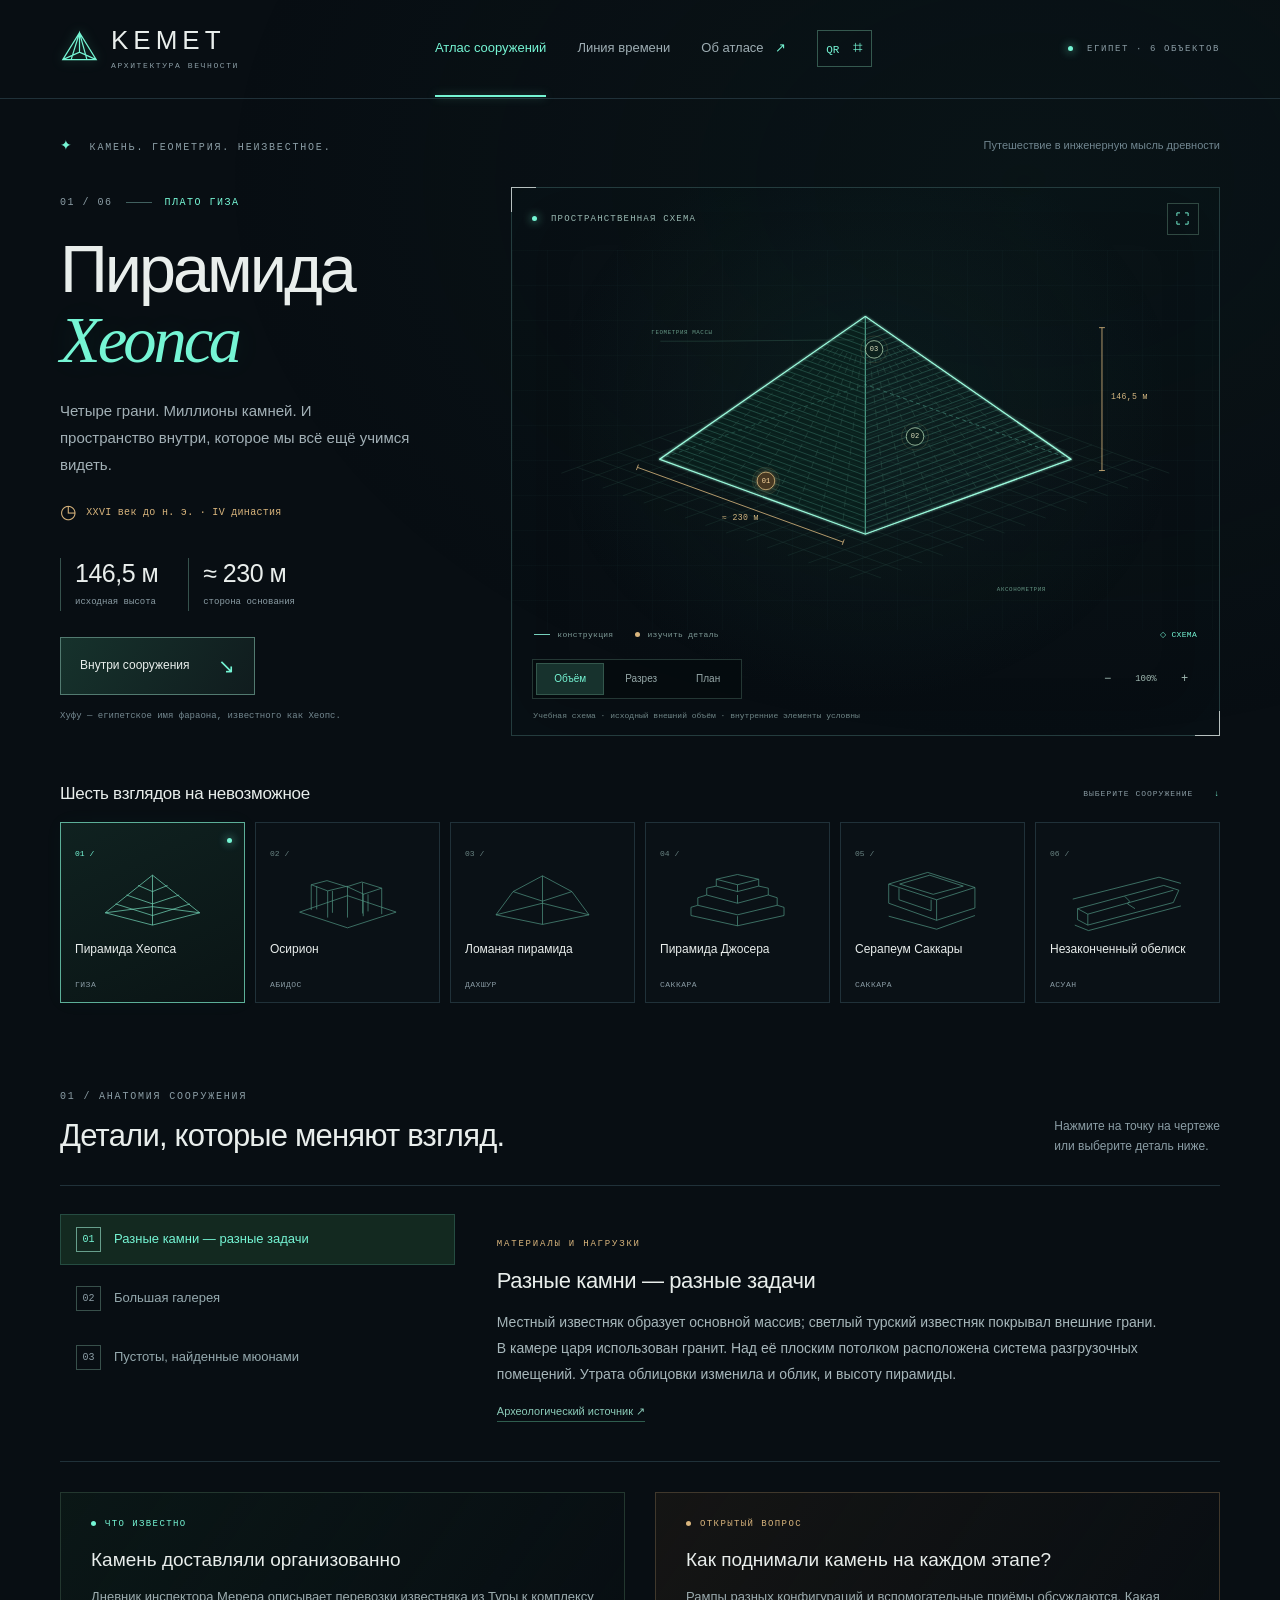
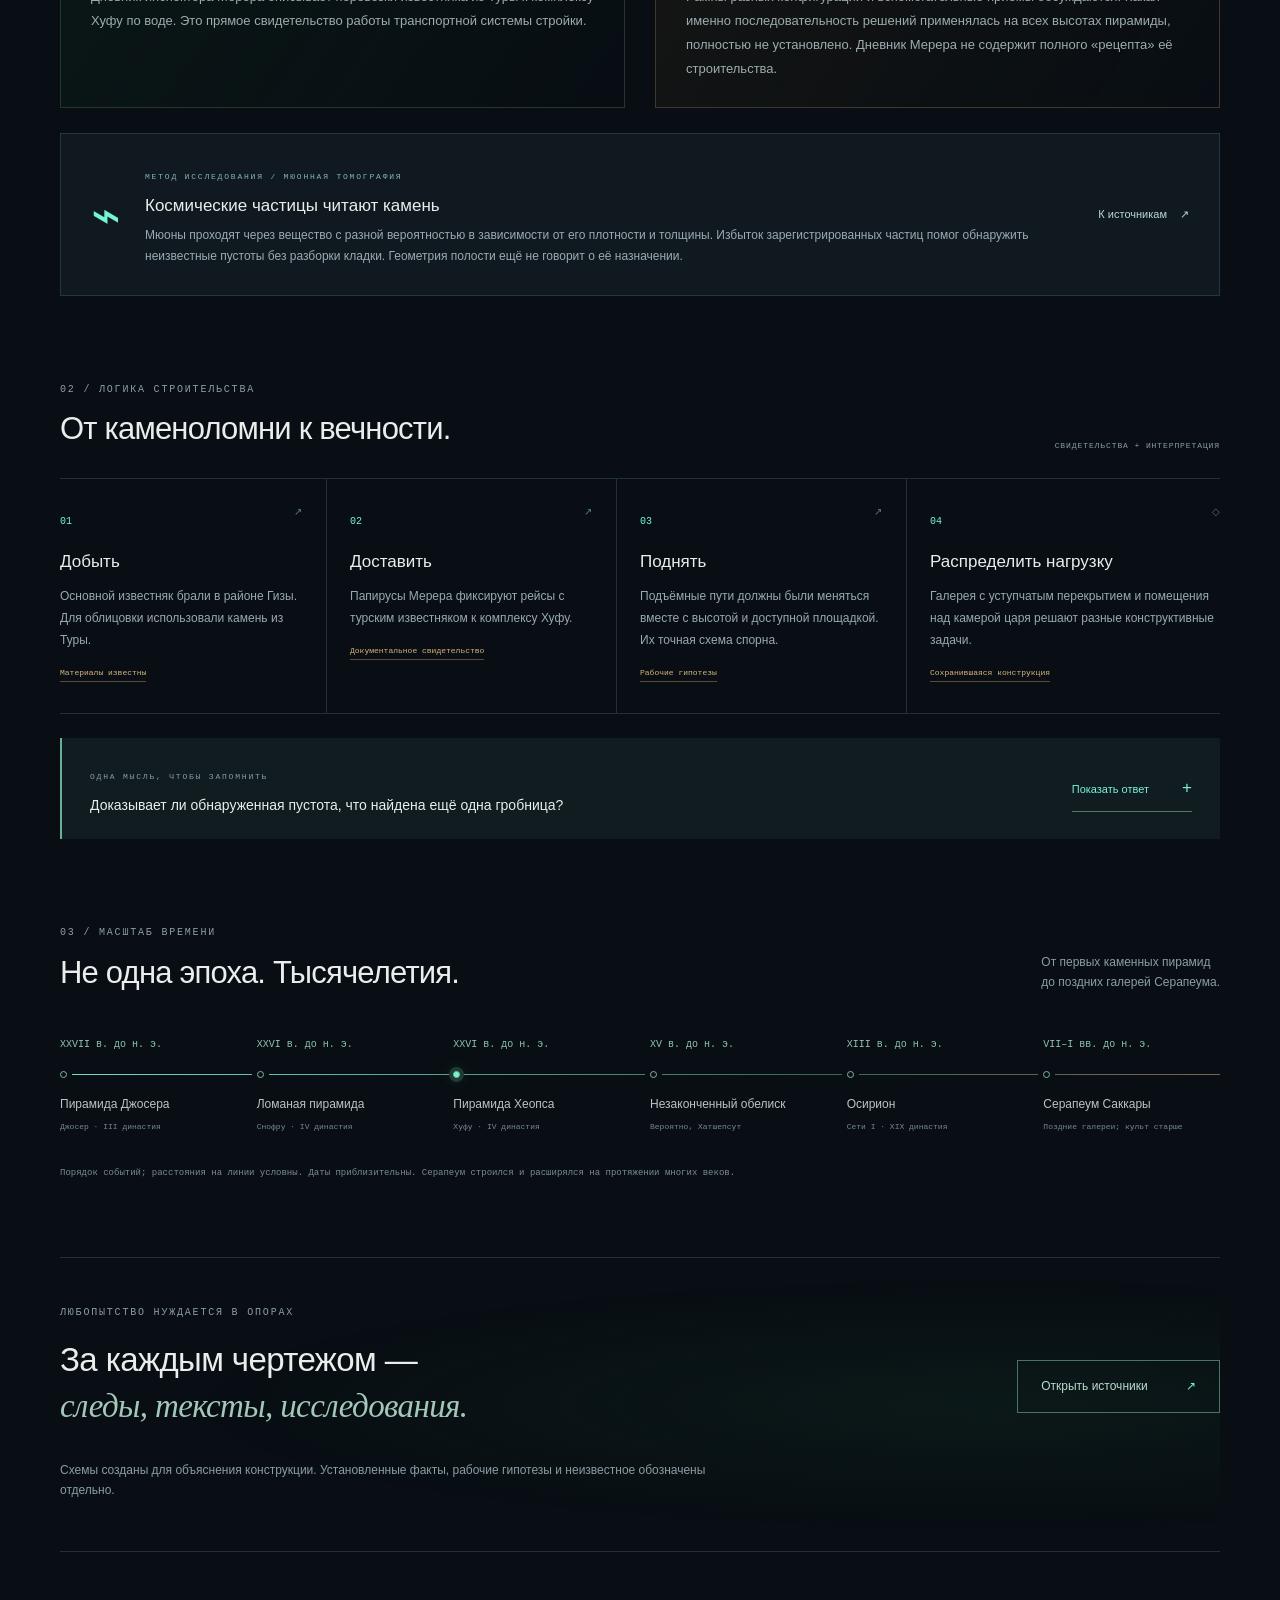
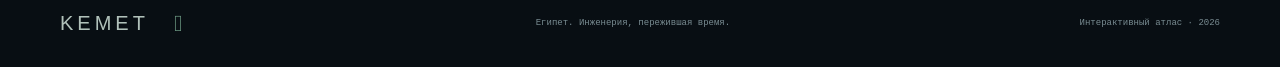
==== index.html @ 66ded692 "Build KEMET interactive Egyptian architecture atlas" ====
<!doctype html>
<html lang="ru">
<head>
  <meta charset="utf-8">
  <meta name="viewport" content="width=device-width, initial-scale=1">
  <meta name="theme-color" content="#080e13">
  <meta name="description" content="Интерактивный архитектурный атлас Древнего Египта. Шесть сооружений, авторские чертежи и археологические свидетельства.">
  <title>KEMET — Архитектура вечности</title>
  <style>@charset "UTF-8";
:root{color-scheme:dark;--bg:#080e13;--panel:#0d171d;--line:#203139;--muted:#8b9da5;--text:#e9eeec;--cyan:#75f5d4;--amber:#d9b57d;--mono:Menlo,Consolas,"Liberation Mono",monospace;--sans:-apple-system,BlinkMacSystemFont,"Segoe UI",Arial,sans-serif;--serif:Georgia,"Times New Roman",serif}
*{box-sizing:border-box}html{scroll-behavior:smooth;scroll-padding-top:100px}body{margin:0;background:var(--bg);color:var(--text);font-family:var(--sans);-webkit-font-smoothing:antialiased;font-size:16px;line-height:1.6}body::before{content:"";position:fixed;inset:0;pointer-events:none;z-index:-1;background:radial-gradient(ellipse at 80% 20%,#0e292637,transparent 55%)}button,a,input{-webkit-tap-highlight-color:transparent}button{font:inherit;color:inherit;cursor:pointer}a{color:inherit;text-decoration:none}button{border:0;background:none}button:focus-visible,a:focus-visible,[tabindex]:focus-visible{outline:2px solid var(--cyan);outline-offset:5px}button:disabled{opacity:.3;cursor:default}svg{display:block}::selection{background:#3e967b;color:#fff}[hidden]{display:none!important}.skip-link{position:fixed;top:-80px;left:20px;padding:12px;background:var(--cyan);color:#071612;z-index:60}.skip-link:focus{top:12px}.site-header{max-width:1560px;padding:27px 60px;margin:auto;display:flex;align-items:center;justify-content:space-between;gap:35px;border-bottom:1px solid var(--line)}.brand{display:flex;gap:12px;align-items:center}.brand svg{width:39px;height:39px;stroke:var(--cyan);stroke-width:1.3;fill:none;filter:drop-shadow(0 0 6px #6affbc40)}.brand>span{font-size:26px;font-weight:500;letter-spacing:5px;line-height:1.05}.brand small{display:block;font-family:var(--mono);font-size:8px;letter-spacing:1.6px;color:var(--muted);margin-top:8px;white-space:nowrap}.top-nav{display:flex;align-items:center;gap:31px;font-size:13px}.top-nav a,.top-nav button{white-space:nowrap;position:relative;padding:10px 0;color:#9eadb3}.top-nav .active{color:var(--cyan)}.top-nav .active:after{content:"";height:2px;background:var(--cyan);box-shadow:0 0 10px #7cf6d45c;position:absolute;bottom:-28px;left:0;right:0}.top-nav button span{margin-left:8px;color:var(--cyan)}.header-mark{font:9px var(--mono);letter-spacing:1.6px;color:var(--muted);white-space:nowrap}.header-mark i,.drawing-top i{display:inline-block;height:5px;width:5px;background:var(--cyan);border-radius:50%;box-shadow:0 0 10px #6dffd6;margin-right:7px;vertical-align:middle}main{max-width:1440px;margin:0 auto;padding:0 60px}.atlas-intro{display:flex;align-items:center;justify-content:space-between;padding-top:36px;margin-bottom:26px}.eyebrow{font:10px/1.6 var(--mono);letter-spacing:1.8px;color:var(--muted)}.tiny-star{color:var(--cyan);font-size:14px;margin-right:8px}.intro-note{font-size:11px;color:#70858f}.hero-grid{display:grid;grid-template-columns:minmax(330px,.84fr) minmax(0,1.38fr);gap:20px;align-items:center;min-height:540px}.hero-copy{padding:14px 0 16px}.location-line{display:flex;align-items:center;gap:13px;color:var(--cyan);font:10px var(--mono);letter-spacing:1.5px;text-transform:uppercase}.location-line>span:first-child{color:var(--muted)}.dash{width:26px;height:1px;background:#41605f}h1{font-size:clamp(48px,5.2vw,76px);font-weight:450;line-height:1.03;letter-spacing:-3px;margin:27px 0 22px}h1 em{display:block;font-family:var(--serif);font-weight:400;color:var(--cyan);line-height:1.07;text-shadow:0 0 30px #52ffbe17}h1 .long-title{font-size:.8em;letter-spacing:-2px}.hero-tagline{font-size:15px;color:#a2b0b6;max-width:350px;line-height:1.8;margin:0 0 19px}.era{display:flex;gap:9px;align-items:center;color:var(--amber);font:10px/1.7 var(--mono);letter-spacing:.3px}.era-icon{font-size:19px}.hero-facts{display:flex;gap:30px;margin:29px 0 26px}.hero-fact{border-left:1px solid #36524d;padding-left:14px;max-width:47%}.hero-fact strong{font-size:25px;line-height:1.25;font-weight:450;letter-spacing:-.5px;display:block}.hero-fact span{font:9px/1.7 var(--mono);color:var(--muted);display:block;margin-top:6px}.explore-button{display:inline-flex;align-items:center;gap:28px;border:1px solid #527a70;padding:12px 19px;font-size:12px;background:linear-gradient(120deg,#16322c,#101c1e);transition:.2s}.explore-button span{font-size:20px;color:var(--cyan)}.explore-button:hover{border-color:var(--cyan);box-shadow:0 0 25px #7bffd21b}.hero-footnote{font:9px/1.7 var(--mono);color:#748890;max-width:350px;margin:14px 0 0}.drawing-card{position:relative;min-width:0;background:radial-gradient(ellipse at 50% 42%,#17413b38,transparent 63%);border:1px solid #243c3e;box-shadow:inset 0 0 70px #0e393714;isolation:isolate}.drawing-card:before,.drawing-card:after{content:"";position:absolute;width:24px;height:24px;border-color:var(--cyan);opacity:.75;pointer-events:none}.drawing-card:before{top:-1px;left:-1px;border-top:1px solid;border-left:1px solid}.drawing-card:after{bottom:-1px;right:-1px;border-bottom:1px solid;border-right:1px solid}.drawing-top{display:flex;justify-content:space-between;align-items:center;padding:15px 20px;font:9px var(--mono);letter-spacing:1.2px;color:#99b9b2}.icon-button{display:grid;place-items:center;width:32px;height:32px;border:1px solid #304942;color:var(--cyan);line-height:1}.icon-button svg{width:15px;fill:none;stroke:currentColor;stroke-width:1.5}.icon-button:hover{background:#16342c}.drawing-stage{height:380px;position:relative;overflow:hidden;background-image:linear-gradient(#58b5ac06 1px,transparent 1px),linear-gradient(90deg,#58b5ac06 1px,transparent 1px);background-size:35px 35px}.drawing-stage svg{width:100%;height:100%;overflow:visible}.drawing-legend{display:flex;padding:0 22px;gap:22px;font:8px var(--mono);letter-spacing:.3px;color:#7e9a97;align-items:center}.drawing-legend>span{display:flex;gap:7px;align-items:center}.legend-line{width:16px;height:1px;background:#76d1bc}.legend-dot{width:5px;height:5px;background:var(--amber);border-radius:50%}.compass{margin-left:auto;color:var(--cyan)}.drawing-bottom{display:flex;justify-content:space-between;align-items:center;gap:15px;padding:20px 20px 10px}.view-switch{display:flex;gap:3px;padding:3px;background:#050b0ebf;border:1px solid #243734}.view-switch button{font-size:10px;padding:7px 17px;color:#97a9a9;white-space:nowrap;border:1px solid transparent}.view-switch .active{color:var(--cyan);background:#17322d;border-color:#33574c}.zoom-control{display:flex;align-items:center;gap:1px}.zoom-control button{font:12px var(--mono);color:#9fb8b1;min-width:29px;height:30px}.zoom-control #zoom-reset{font-size:9px;min-width:46px}.zoom-control button:hover{color:var(--cyan);background:#17312c}.drawing-disclaimer{font:8px/1.7 var(--mono);color:#6f8788;margin:0;padding:0 21px 13px}.drawing-card.is-expanded{position:fixed;inset:20px;z-index:40;background:var(--bg);display:flex;flex-direction:column;box-shadow:0 0 0 30px #020708ed}.is-expanded .drawing-stage{flex:1;height:auto;min-height:0}.is-expanded .drawing-bottom{max-width:750px;width:100%;align-self:center}.is-expanded .drawing-legend{max-width:750px;width:100%;align-self:center}.is-expanded .drawing-disclaimer{text-align:center;margin:8px}.is-expanded .drawing-stage svg{max-height:100%}.collection-heading{display:flex;align-items:center;justify-content:space-between;margin:40px 0 15px;gap:20px}.collection-heading h2{font-size:17px;letter-spacing:-.3px;font-weight:450;margin:0}.collection-heading>span{font:8px var(--mono);color:var(--muted);letter-spacing:1px;white-space:nowrap}.collection-heading>span span{color:var(--cyan);margin-left:15px}.monument-rail{display:grid;grid-template-columns:repeat(6,1fr);gap:10px}.monument-card{position:relative;text-align:left;border:1px solid var(--line);padding:15px 14px 13px;background:#0d161b8a;min-width:0;transition:border-color .25s,background .25s}.monument-card:hover{border-color:#558479;background:#122620}.monument-card.selected{border-color:#5caf98;background:linear-gradient(155deg,#17352e80,#0c1b1880);box-shadow:0 0 20px #47e4ad08}.monument-card.selected:after{content:"";position:absolute;right:12px;top:15px;width:5px;height:5px;border-radius:50%;background:var(--cyan);box-shadow:0 0 10px #7cffe5}.card-index{font:8px var(--mono);color:#6a8583}.monument-card.selected .card-index{color:var(--cyan)}.mini-diagram{width:100%;height:65px;margin:5px auto 7px;opacity:.66}.selected .mini-diagram{opacity:1}.card-name{font-size:12px;font-weight:500;display:block;white-space:normal;line-height:1.4;min-height:34px}.card-place{font:8px var(--mono);color:var(--muted);margin-top:5px;display:block;letter-spacing:.5px}.details-section,.construction-section,.timeline-section{padding-top:78px}.section-heading{display:flex;justify-content:space-between;align-items:flex-end;gap:30px;margin-bottom:28px}.section-heading h2{font-weight:450;font-size:31px;letter-spacing:-.8px;line-height:1.3;margin:10px 0 0}.section-heading>p{font-size:12px;color:var(--muted);line-height:1.7;margin:0}.anatomy-grid{display:grid;grid-template-columns:.7fr 1.3fr;gap:32px;border-top:1px solid var(--line);border-bottom:1px solid var(--line);padding:28px 0}.point-list{display:flex;flex-direction:column;gap:8px}.point-button{display:flex;align-items:center;gap:13px;text-align:left;border:1px solid transparent;padding:12px 15px;font-size:13px;color:#95a9ae;line-height:1.5}.point-button>span{font:10px var(--mono);color:var(--muted);border:1px solid #38504b;width:25px;height:25px;display:grid;place-items:center;flex-shrink:0}.point-button.active{color:var(--cyan);border-color:#254c41;background:#132920}.point-button.active>span{color:var(--cyan);border-color:#679e8c}.point-detail{padding:14px 25px 10px 10px;align-self:center}.point-detail .eyebrow{color:var(--amber);font-size:9px}.point-detail h3{font-size:22px;font-weight:450;margin:10px 0 12px;letter-spacing:-.4px}.point-detail p{font-size:14px;line-height:1.85;color:#a7b7bb;margin:0;max-width:660px}.point-detail .detail-source{display:inline-block;margin-top:15px;color:#8bcab8;font-size:11px;border-bottom:1px solid #2f5d4e}.evidence-grid{display:grid;grid-template-columns:1fr 1fr;gap:30px;padding-top:30px}.evidence{padding:26px 30px;border:1px solid #23372f;background:linear-gradient(125deg,#0d201a80,transparent)}.evidence.unresolved{border-color:#40382c;background:linear-gradient(125deg,#29201666,transparent)}.evidence-label{font:9px var(--mono);color:var(--cyan);letter-spacing:1.4px;display:flex;align-items:center;gap:9px}.evidence-label i{width:5px;height:5px;border-radius:50%;background:var(--cyan)}.unresolved .evidence-label{color:var(--amber)}.unresolved .evidence-label i{background:var(--amber)}.evidence h3{font-size:19px;font-weight:450;line-height:1.45;margin:17px 0 12px}.evidence p{font-size:13px;color:#9cacaf;line-height:1.85;margin:0}.research-strip{display:flex;align-items:center;gap:24px;background:#10191f;padding:27px 30px;margin-top:25px;border:1px solid #243640}.research-icon{color:var(--cyan);font:50px var(--serif);line-height:1}.research-strip>div{flex:1}.research-strip .eyebrow{font-size:8px;color:#83b5b8}.research-strip h3{font-size:17px;font-weight:450;line-height:1.5;margin:6px 0}.research-strip p{font-size:12px;color:#99abb1;line-height:1.8;margin:0}.text-button{font-size:11px;white-space:nowrap;color:#b7d8ce;padding:8px 0}.text-button span{margin-left:10px}.subtle-label{font:8px var(--mono);letter-spacing:.9px;color:var(--muted)}.process-grid{display:grid;grid-template-columns:repeat(4,1fr);border-top:1px solid var(--line);border-bottom:1px solid var(--line)}.process-step{padding:27px 24px 30px 0;margin-right:23px;border-right:1px solid var(--line);position:relative}.process-step:last-child{border:0;margin-right:0;padding-right:0}.process-num{font:10px var(--mono);color:var(--cyan)}.process-num:after{content:"↗";color:#547e73;float:right}.process-step:last-child .process-num:after{content:"◇"}.process-step h3{font-weight:450;font-size:17px;line-height:1.45;margin:19px 0 10px}.process-step p{font-size:12px;color:#97aaae;line-height:1.85;margin:0}.process-step small{display:inline-block;font:8px var(--mono);color:var(--amber);margin-top:17px;border-bottom:1px solid #594b38;padding-bottom:4px}.recall{display:flex;flex-wrap:wrap;align-items:center;justify-content:space-between;column-gap:30px;background:#101c1f;padding:23px 28px;margin-top:24px;border-left:2px solid #68af9b}.recall .eyebrow{font-size:8px}.recall p{font-size:14px;margin:7px 0 0}.recall button{font-size:11px;border-bottom:1px solid #4c7a6b;padding:9px 0;color:var(--cyan);white-space:nowrap}.recall button span{padding-left:30px;font-size:17px}.recall #recall-answer{width:100%;border-top:1px solid #284139;margin:20px 0 0;padding:20px 0 0;color:#abc8be;font-size:13px;line-height:1.8}.timeline-scroll{overflow-x:auto;padding:14px 0 5px;scrollbar-color:#316052 transparent;scrollbar-width:thin}.timeline{display:grid;grid-template-columns:repeat(6,1fr);min-width:880px;position:relative;gap:20px}.timeline:before{content:"";position:absolute;left:0;right:0;top:39px;height:1px;background:linear-gradient(90deg,#70e0c3,#35695a 65%,#796444)}.timeline-item{text-align:left;padding:0 0 15px;position:relative;min-width:0}.timeline-date{font:10px var(--mono);color:#90c3b4;display:block;line-height:20px}.timeline-node{position:relative;display:block;width:7px;height:7px;margin:16px 0 18px;border:1px solid #80b6a6;border-radius:50%;background:var(--bg);box-shadow:0 0 0 5px var(--bg)}.timeline-item.active .timeline-node{background:var(--cyan);box-shadow:0 0 0 4px #1f3c31,0 0 16px #80ffd660}.timeline-name{display:block;font-size:12px;line-height:1.4;color:#b9c4c4}.timeline-era{display:block;font:8px/1.7 var(--mono);color:#748a8b;margin-top:7px}.timeline-note{font:9px/1.9 var(--mono);color:#788d92;margin-top:12px;max-width:860px}.sources-section{margin:75px 0 58px;border-top:1px solid var(--line);border-bottom:1px solid var(--line);padding:39px 0;background:radial-gradient(ellipse at 80% 50%,#16362944,transparent 60%)}.sources-section>div{display:flex;align-items:center;justify-content:space-between;gap:30px}.sources-section h2{font-size:33px;line-height:1.4;letter-spacing:-.6px;font-weight:400;margin:14px 0 20px}.sources-section em{font-family:var(--serif);font-weight:400;color:#a3c7b9}.sources-section>p{font-size:12px;color:var(--muted);max-width:650px}.source-button{border:1px solid #497566;padding:16px 23px;font-size:12px;white-space:nowrap;color:#bbdccf}.source-button span{margin-left:35px;color:var(--cyan)}.source-button:hover{background:#1a3027}footer{max-width:1440px;padding:0 60px 30px;margin:auto;display:flex;justify-content:space-between;align-items:center;gap:25px;color:#788b91;font:9px var(--mono)}.footer-brand{font:20px var(--sans);color:#b1c1ba;letter-spacing:4px;display:flex;align-items:center;gap:25px}.footer-brand span{color:#69947f;font-size:23px}dialog{background:#101a20;color:var(--text);border:1px solid #3a5b50;padding:32px 35px;max-width:740px;width:calc(100% - 32px);max-height:85dvh;box-shadow:0 0 100px #050a0d80}dialog::backdrop{background:#03070be8;backdrop-filter:blur(8px)}.dialog-top{display:flex;justify-content:space-between;align-items:center;gap:20px}dialog h2{font-size:29px;font-weight:450;line-height:1.3;letter-spacing:-.5px;margin:21px 0}dialog>p{color:#a4b8bd;font-size:14px;line-height:1.85}.dialog-intro{font-size:13px}.source-group{border-top:1px solid #2d3f41;margin-top:25px;padding-top:18px}.source-group h3{font-size:18px;font-weight:450;margin:5px 0 14px}.source-link{display:block;border-left:1px solid #386354;padding:2px 0 2px 14px;margin:15px 0}.source-link strong{font-size:12px;line-height:1.7;color:var(--cyan);font-weight:450;display:block}.source-link span{font-size:11px;color:#90a5aa;display:block;margin-top:5px}.source-link:hover strong{text-decoration:underline}.dialog-footnote{font:10px/1.8 var(--mono);color:#7f999b;border-top:1px solid #293f3b;padding-top:20px;margin-top:28px}.toast{position:fixed;bottom:24px;left:50%;transform:translate(-50%,20px);opacity:0;background:#19382e;border:1px solid #629b83;padding:10px 22px;font-size:12px;pointer-events:none;transition:.2s;z-index:100}.toast.show{opacity:1;transform:translate(-50%,0)}
/* Drafting language */
.wire{fill:none;stroke:#6cd5bc;stroke-width:1.35;stroke-linejoin:round;stroke-linecap:round}.wire.soft{stroke:#387769;stroke-width:.8}.wire.dim{stroke:#30594e;stroke-width:.8}.wire.bright{stroke:#a1ffe1;stroke-width:1.8;filter:url(#glow)}.stone-fill{fill:#153a302b;stroke:#65c9ae;stroke-width:1.2}.stone-side{fill:#09271f85;stroke:#469580;stroke-width:1.1}.stone-top{fill:#265b4138;stroke:#7cdbb7;stroke-width:1.2}.amber-line{fill:none;stroke:#d7b67e;stroke-width:1.4}.amber-fill{fill:#c19b5230;stroke:#d5b57c;stroke-width:1.2}.hidden-line{stroke-dasharray:5 7;opacity:.6}.svg-label{fill:#8cbbab;font:13px var(--mono);letter-spacing:1.5px}.svg-small{fill:#669785;font:10px var(--mono);letter-spacing:1px}.svg-dim{fill:#d3b781;font:14px var(--mono);letter-spacing:.6px}.hotspot{cursor:pointer;outline:none}.hotspot .hotspot-hit{fill:transparent;stroke:none}.hotspot .hotspot-ring{fill:#0c201c;stroke:#b7d9b5;stroke-width:1.3}.hotspot text{fill:#dcdfbe;font:12px var(--mono);text-anchor:middle;dominant-baseline:central;pointer-events:none}.hotspot.active .hotspot-ring{stroke:#dbbb80;fill:#473923;filter:url(#gold-glow)}.hotspot.active text{fill:#ffdaa1}.hotspot:hover .hotspot-ring,.hotspot:focus-visible .hotspot-ring{stroke:#fff;stroke-width:2.3}.hotspot-halo{stroke:#c6b17540;fill:none;stroke-width:1;pointer-events:none}.diagram-content{transform-origin:500px 335px;transition:transform .25s ease}.drawing-enter{animation:drawing-in .45s ease}@keyframes drawing-in{from{opacity:.2}to{opacity:1}}
@media(min-width:1500px){.hero-grid{min-height:610px}.drawing-stage{height:425px}.hero-tagline{font-size:16px;max-width:375px}}
@media(max-width:1100px){.site-header{padding:25px 35px}.header-mark{display:none}main{padding:0 35px}.hero-grid{grid-template-columns:.82fr 1.1fr;gap:12px}h1{font-size:56px}.drawing-stage{height:360px}.hero-facts{gap:20px}.hero-fact strong{font-size:22px}.drawing-bottom{padding:18px 13px 9px;gap:7px}.view-switch button{padding:7px 12px}.monument-rail{gap:7px}.monument-card{padding:12px 10px}.card-name{font-size:11px}.mini-diagram{height:60px}.section-heading h2{font-size:27px}.process-step{margin-right:18px;padding-right:18px}footer{padding:0 35px 30px}.intro-note{font-size:10px}}
@media(max-width:820px){html{scroll-padding-top:35px}.site-header{padding:22px 25px;gap:20px}.brand>span{font-size:21px}.brand small{font-size:6px}.brand svg{width:32px}.top-nav{gap:20px;font-size:11px}.top-nav .active:after{bottom:-23px}main{padding:0 25px}.intro-note{display:none}.atlas-intro{padding-top:25px;margin-bottom:15px}.hero-grid{grid-template-columns:1fr 1.15fr;gap:18px}h1{font-size:44px;letter-spacing:-2px}.hero-tagline{font-size:13px;line-height:1.75}.location-line{font-size:8px;gap:9px;letter-spacing:1px}.hero-facts{gap:15px}.hero-fact{padding-left:10px}.hero-fact strong{font-size:20px}.hero-fact span{font-size:8px}.era{font-size:9px}.drawing-stage{height:330px}.drawing-top{padding:10px 13px;font-size:7px}.drawing-legend{padding:0 13px;font-size:7px;gap:10px}.drawing-bottom{flex-wrap:wrap;justify-content:center;padding-top:12px}.drawing-disclaimer{font-size:7px;padding:0 10px 11px;text-align:center}.hero-footnote{font-size:8px}.explore-button{padding:10px 13px;font-size:10px;gap:17px}.monument-rail{grid-template-columns:repeat(3,1fr);gap:10px}.monument-card{display:grid;grid-template-columns:57px 1fr;column-gap:10px;padding:13px}.card-index{grid-column:1/-1}.mini-diagram{grid-row:2/4;width:57px;height:52px;margin:3px 0}.card-name{font-size:12px;align-self:end;min-height:0;grid-column:2;grid-row:2}.card-place{grid-column:2;font-size:7px}.details-section,.construction-section,.timeline-section{padding-top:57px}.section-heading h2{font-size:25px}.section-heading>p{font-size:10px}.anatomy-grid{gap:15px;grid-template-columns:.9fr 1.2fr}.point-button{font-size:11px;padding:10px 8px}.point-detail{padding-right:0}.point-detail h3{font-size:19px}.point-detail p{font-size:12px}.evidence-grid{gap:15px}.evidence{padding:22px}.evidence h3{font-size:17px}.evidence p{font-size:12px}.research-strip{padding:22px;gap:17px;flex-wrap:wrap}.research-strip .text-button{margin-left:42px}.process-grid{grid-template-columns:1fr 1fr}.process-step:nth-child(2){border-right:0;margin-right:0}.process-step:nth-child(-n+2){border-bottom:1px solid var(--line)}.process-step{padding:22px 22px 22px 0;margin-right:22px}.recall{padding:23px}.recall p{font-size:13px;max-width:430px}.recall button{margin-top:8px}.sources-section h2{font-size:27px}.source-button{font-size:11px;padding:14px 17px}.source-button span{margin-left:15px}footer{padding:0 25px 25px;font-size:8px}.footer-brand{font-size:17px;gap:15px}}
@media(max-width:600px){body{font-size:15px}.site-header{padding:18px 20px;align-items:center}.brand{gap:8px}.brand svg{width:28px;height:34px}.brand>span{font-size:20px;letter-spacing:4px}.brand small{font-size:5.5px;letter-spacing:1px}.top-nav{gap:0}.top-nav>a{display:none}.top-nav button{font-size:11px}.top-nav button span{margin-left:4px}main{padding:0 20px}.atlas-intro{margin-bottom:11px;padding-top:23px}.eyebrow{font-size:8px;letter-spacing:1.3px}.hero-grid{display:flex;flex-direction:column;align-items:stretch;gap:23px;min-height:0}.hero-copy{padding:9px 0 0}.location-line{font-size:9px}.hero-copy h1{font-size:57px;line-height:1;letter-spacing:-2px;margin:20px 0 18px}.hero-copy h1 em{display:inline}.hero-copy h1 em:before{content:" ";white-space:pre}h1 .long-title{font-size:.85em}.hero-tagline{font-size:14px;max-width:440px;line-height:1.8;margin:0 0 14px}.era{font-size:10px}.hero-facts{margin:22px 0;gap:33px}.hero-fact strong{font-size:26px}.hero-fact span{font-size:9px}.explore-button{font-size:12px;padding:10px 15px;gap:40px}.hero-footnote{font-size:8px;max-width:none}.drawing-stage{height:310px}.drawing-top{font-size:8px;padding:12px 15px}.drawing-bottom{justify-content:space-between;padding:14px 12px 10px;gap:7px}.view-switch button{font-size:10px;padding:7px 15px}.zoom-control button{min-width:24px}.zoom-control #zoom-reset{min-width:39px}.drawing-legend{font-size:7px;padding:0 15px}.drawing-disclaimer{text-align:left;padding:0 15px 11px}.collection-heading{margin-top:31px;gap:10px}.collection-heading h2{font-size:16px;max-width:210px}.collection-heading>span{font-size:7px;letter-spacing:.4px;white-space:normal;max-width:110px;text-align:right;line-height:1.7}.collection-heading>span span{margin-left:5px}.monument-rail{grid-template-columns:repeat(2,1fr);gap:9px}.monument-card{grid-template-columns:48px 1fr;column-gap:9px;padding:11px}.mini-diagram{width:48px;height:47px}.card-name{font-size:11px}.card-place{font-size:7px}.section-heading{align-items:flex-start;margin-bottom:22px;gap:15px;flex-direction:column}.section-heading h2{font-size:27px;line-height:1.35;margin-top:8px}.section-heading>p{font-size:11px;max-width:330px}.section-heading>p br{display:none}.anatomy-grid{display:flex;flex-direction:column;padding:21px 0;gap:15px}.point-list{flex-direction:row;flex-wrap:wrap;gap:7px}.point-button{flex:1 1 100%;gap:10px;padding:10px;font-size:12px}.point-button>span{width:23px;height:23px}.point-detail{padding:8px 5px 5px}.point-detail h3{font-size:21px}.point-detail p{font-size:13px}.evidence-grid{grid-template-columns:1fr;padding-top:23px;gap:13px}.evidence{padding:24px}.evidence h3{font-size:20px}.evidence p{font-size:13px}.research-strip{padding:22px 20px;gap:15px;margin-top:20px}.research-icon{font-size:33px;align-self:flex-start}.research-strip h3{font-size:17px}.research-strip p{font-size:12px}.research-strip .text-button{margin-left:0;width:100%;text-align:left;padding-top:13px;border-top:1px solid var(--line)}.research-strip>div{min-width:calc(100% - 50px)}.process-step{margin-right:15px;padding-right:15px}.process-step h3{font-size:17px}.process-step p{font-size:12px}.process-step small{font-size:7px;line-height:1.8}.recall{padding:20px}.recall button{margin-top:14px}.recall p{font-size:14px}.timeline-note{font-size:8px}.timeline{min-width:830px}.sources-section{margin:55px 0 34px;padding:29px 0}.sources-section>div{align-items:flex-start;flex-direction:column;gap:0}.sources-section h2{font-size:27px;line-height:1.45;margin:17px 0 22px}.source-button{margin-bottom:13px}.sources-section>p{font-size:11px}footer{padding:0 20px 25px;flex-wrap:wrap;row-gap:16px}footer>span:nth-child(2){width:calc(100% - 145px);text-align:right;font-size:8px}footer>span:last-child{width:100%;text-align:left;font-size:8px}.drawing-card.is-expanded{inset:10px}.is-expanded .drawing-bottom{justify-content:center}.is-expanded .drawing-top{font-size:7px}dialog{padding:24px 22px}dialog h2{font-size:25px}dialog>p{font-size:13px}.dialog-footnote{font-size:9px}}
@media(max-width:350px){main{padding:0 15px}.site-header{padding:17px 15px}.hero-copy h1{font-size:49px}.hero-facts{gap:23px}.hero-fact strong{font-size:23px}.drawing-bottom{justify-content:center}.drawing-stage{height:270px}.card-name{font-size:10px}.monument-card{grid-template-columns:37px 1fr;column-gap:7px;padding:10px}.mini-diagram{width:37px}.collection-heading h2{font-size:15px}.point-button{font-size:11px}.process-step h3{font-size:15px}.sources-section h2{font-size:25px}}
#qr-dialog{max-width:440px;text-align:center}#qr-dialog .dialog-top{text-align:left}#qr-dialog h2{font-size:30px;line-height:1.4;margin:22px 0}.qr-art{background:#fff;padding:0;width:min(260px,100%);margin:0 auto 24px;box-shadow:0 0 40px #73f5b816}.qr-art svg{width:100%;height:auto}#qr-dialog>p{font-size:13px;max-width:300px;margin:0 auto 15px}.qr-url{display:block;color:var(--cyan);font:12px/1.6 var(--mono);overflow-wrap:anywhere;margin:18px 0 23px}#qr-button{border:1px solid #35594f;padding:4px 8px;color:var(--cyan);font-family:var(--mono);font-size:11px}#qr-button span{font-size:17px;margin-left:7px}#copy-link{font-size:11px;padding:12px 17px}#copy-link span{margin-left:15px}@media(max-width:600px){.top-nav{gap:14px}.top-nav #about-button{font-size:10px}.top-nav #qr-button{font-size:9px}.top-nav #qr-button span{font-size:14px;margin-left:3px}}@media(max-width:350px){.top-nav{gap:7px}.top-nav #about-button{font-size:9px}.brand>span{font-size:18px;letter-spacing:3px}.brand small{font-size:5px}}
@media(prefers-reduced-motion:reduce){html{scroll-behavior:auto}*,*:before,*:after{animation:none!important;transition:none!important}}
@media print{body{background:#fff;color:#111}.site-header,.top-nav,.drawing-bottom,.monument-rail,.source-button,.recall button,.sources-trigger,footer{display:none}main{padding:20px}.hero-grid{display:block}.drawing-card{break-inside:avoid}.hero-copy h1{color:#111}.hero-copy h1 em{color:#1d6b55}.details-section,.construction-section,.timeline-section{padding-top:30px}.point-detail p,.evidence p,.process-step p{color:#222}dialog{display:none}}
</style>
</head>
<body>
<a class="skip-link" href="#atlas">Перейти к атласу</a>
<header class="site-header">
  <a class="brand" href="#atlas" aria-label="KEMET — главная"><svg viewBox="0 0 42 40" aria-hidden="true"><path d="M3 32 21 3l18 29H3Zm9 0L21 3l8 29M3 32l18-8 18 8M21 24V3"/></svg><span>KEMET<small>АРХИТЕКТУРА ВЕЧНОСТИ</small></span></a>
  <nav class="top-nav" aria-label="Основная навигация"><a href="#atlas" class="active">Атлас сооружений</a><a href="#timeline">Линия времени</a><button type="button" id="about-button">Об атласе <span>↗</span></button><button type="button" id="qr-button" aria-label="Открыть QR-код приложения">QR <span>⌗</span></button></nav>
  <span class="header-mark"><i></i> ЕГИПЕТ · 6 ОБЪЕКТОВ</span>
</header>
<main>
  <section id="atlas" class="atlas" aria-label="Атлас сооружений">
    <div class="atlas-intro"><span class="eyebrow"><span class="tiny-star">✦</span> КАМЕНЬ. ГЕОМЕТРИЯ. НЕИЗВЕСТНОЕ.</span><span class="intro-note">Путешествие в инженерную мысль древности</span></div>
    <div class="hero-grid">
      <div class="hero-copy">
        <div class="location-line"><span id="object-number">01 / 06</span><span class="dash"></span><span id="object-location"></span></div>
        <h1 id="object-title"></h1>
        <p id="object-tagline" class="hero-tagline"></p>
        <div class="era"><span class="era-icon">◷</span><span id="object-era"></span></div>
        <div class="hero-facts" id="hero-facts"></div>
        <a href="#details" class="explore-button">Внутри сооружения <span>↘</span></a>
        <p class="hero-footnote" id="hero-footnote"></p>
      </div>
      <div class="drawing-card" id="drawing-card">
        <div class="drawing-top"><span><i></i> <span id="drawing-heading">ПРОСТРАНСТВЕННАЯ СХЕМА</span></span><button class="icon-button" id="expand-drawing" type="button" aria-label="Развернуть чертёж" title="Развернуть чертёж"><svg viewBox="0 0 24 24"><path d="M8 3H3v5m13-5h5v5M3 16v5h5m13-5v5h-5"/></svg></button></div>
        <div class="drawing-stage" id="drawing-stage"><svg id="main-drawing" viewBox="0 0 1000 650" role="group" aria-label="Архитектурная схема"></svg></div>
        <div class="drawing-legend"><span><i class="legend-line"></i> конструкция</span><span><i class="legend-dot"></i> изучить деталь</span><span class="compass">◇ СХЕМА</span></div>
        <div class="drawing-bottom"><div class="view-switch" role="group" aria-label="Вид чертежа"><button data-view="volume" class="active" aria-pressed="true">Объём</button><button data-view="section" aria-pressed="false">Разрез</button><button data-view="plan" aria-pressed="false">План</button></div><div class="zoom-control"><button id="zoom-out" type="button" aria-label="Уменьшить чертёж">−</button><button id="zoom-reset" type="button" aria-label="Сбросить масштаб">100%</button><button id="zoom-in" type="button" aria-label="Увеличить чертёж">+</button></div></div>
        <p class="drawing-disclaimer" id="drawing-disclaimer">Учебная схема · не обмерный чертёж</p>
      </div>
    </div>
    <div class="collection-heading"><h2>Шесть взглядов на невозможное</h2><span>ВЫБЕРИТЕ СООРУЖЕНИЕ <span>↓</span></span></div>
    <div class="monument-rail" id="monument-rail" role="group" aria-label="Выбор сооружения"></div>
  </section>
  <section id="details" class="details-section">
    <div class="section-heading"><div><span class="eyebrow">01 / АНАТОМИЯ СООРУЖЕНИЯ</span><h2>Детали, которые меняют взгляд.</h2></div><p>Нажмите на точку на чертеже<br>или выберите деталь ниже.</p></div>
    <div class="anatomy-grid"><div class="point-list" id="point-list" role="group" aria-label="Детали сооружения"></div><article class="point-detail" id="point-detail" aria-live="polite"></article></div>
    <div class="evidence-grid"><article class="evidence established"><span class="evidence-label"><i></i> ЧТО ИЗВЕСТНО</span><h3 id="known-title"></h3><p id="known-text"></p></article><article class="evidence unresolved"><span class="evidence-label"><i></i> ОТКРЫТЫЙ ВОПРОС</span><h3 id="unknown-title"></h3><p id="unknown-text"></p></article></div>
    <div class="research-strip"><span class="research-icon">⌁</span><div><span class="eyebrow" id="research-label"></span><h3 id="research-title"></h3><p id="research-text"></p></div><button class="text-button sources-trigger" type="button">К источникам <span>↗</span></button></div>
  </section>
  <section class="construction-section" id="construction"><div class="section-heading"><div><span class="eyebrow">02 / ЛОГИКА СТРОИТЕЛЬСТВА</span><h2 id="process-heading">От каменоломни к вечности.</h2></div><span class="subtle-label">СВИДЕТЕЛЬСТВА + ИНТЕРПРЕТАЦИЯ</span></div><div class="process-grid" id="process-grid"></div><div class="recall"><div><span class="eyebrow">ОДНА МЫСЛЬ, ЧТОБЫ ЗАПОМНИТЬ</span><p id="recall-question"></p></div><button id="recall-button" type="button" aria-expanded="false" aria-controls="recall-answer">Показать ответ <span>+</span></button><p id="recall-answer" hidden></p></div></section>
  <section class="timeline-section" id="timeline"><div class="section-heading"><div><span class="eyebrow">03 / МАСШТАБ ВРЕМЕНИ</span><h2>Не одна эпоха. Тысячелетия.</h2></div><p>От первых каменных пирамид<br>до поздних галерей Серапеума.</p></div><div class="timeline-scroll"><div class="timeline" id="timeline-items"></div></div><p class="timeline-note">Порядок событий; расстояния на линии условны. Даты приблизительны. Серапеум строился и расширялся на протяжении многих веков.</p></section>
  <section class="sources-section"><span class="eyebrow">ЛЮБОПЫТСТВО НУЖДАЕТСЯ В ОПОРАХ</span><div><h2>За каждым чертежом —<br><em>следы, тексты, исследования.</em></h2><button class="sources-trigger source-button" type="button">Открыть источники <span>↗</span></button></div><p>Схемы созданы для объяснения конструкции. Установленные факты, рабочие гипотезы и неизвестное обозначены отдельно.</p></section>
</main>
<footer><a class="footer-brand" href="#atlas">KEMET<span>𓂀</span></a><span>Египет. Инженерия, пережившая время.</span><span>Интерактивный атлас · 2026</span></footer>
<dialog id="sources-dialog" aria-labelledby="sources-title"><div class="dialog-top"><span class="eyebrow">БИБЛИОТЕКА АТЛАСА</span><button class="icon-button close-dialog" aria-label="Закрыть источники">✕</button></div><h2 id="sources-title">На чём основаны пояснения</h2><p class="dialog-intro">Официальные описания памятников, археологические материалы и научные публикации. Ссылки открываются в новой вкладке и требуют интернета.</p><div id="sources-list"></div><p class="dialog-footnote">Проверка источников: 9 октября 2026. Приблизительные размеры и датировки округлены. Иллюстрации авторские, схематические; пропорции отдельных внутренних элементов упрощены для читаемости.</p></dialog>
<dialog id="about-dialog" aria-labelledby="about-title"><div class="dialog-top"><span class="eyebrow">О ПРОЕКТЕ</span><button class="icon-button close-dialog" aria-label="Закрыть информацию">✕</button></div><h2 id="about-title">Архитектура вечности</h2><p>«Кемет» — древнеегипетское название страны, обычно переводимое как «чёрная земля». Этот атлас посвящён тому, как люди превращали камень в сооружения невероятного масштаба.</p><p>Выберите памятник, переключайте объём, разрез и план. Пронумерованные точки связывают чертёж с объяснением. Бирюзовый цвет выделяет конструкцию и подтверждённые данные, янтарный — вопросы и интерпретации.</p><p>Все иллюстрации — учебные схемы, а не точные реконструкции. Общепринятая датировка и назначение отделены от нерешённых инженерных вопросов.</p><p>Сохранённый HTML-файл работает офлайн. Внешние источники доступны при подключении к интернету.</p></dialog>
<dialog id="qr-dialog" aria-labelledby="qr-title"><div class="dialog-top"><span class="eyebrow">ВОЗЬМИТЕ АТЛАС С СОБОЙ</span><button class="icon-button close-dialog" aria-label="Закрыть QR-код">✕</button></div><h2 id="qr-title">Древний Египет.<br>В вашем телефоне.</h2><div class="qr-art"><svg xmlns="http://www.w3.org/2000/svg" viewBox="0 0 37 37" role="img" aria-label="QR-код: https://evgk724.github.io/kemet-atlas/" shape-rendering="crispEdges"><title>KEMET — https://evgk724.github.io/kemet-atlas/</title><rect width="37" height="37" fill="#ffffff"/><path d="M4 4h1v1h-1zM5 4h1v1h-1zM6 4h1v1h-1zM7 4h1v1h-1zM8 4h1v1h-1zM9 4h1v1h-1zM10 4h1v1h-1zM12 4h1v1h-1zM14 4h1v1h-1zM17 4h1v1h-1zM22 4h1v1h-1zM24 4h1v1h-1zM26 4h1v1h-1zM27 4h1v1h-1zM28 4h1v1h-1zM29 4h1v1h-1zM30 4h1v1h-1zM31 4h1v1h-1zM32 4h1v1h-1zM4 5h1v1h-1zM10 5h1v1h-1zM12 5h1v1h-1zM13 5h1v1h-1zM14 5h1v1h-1zM15 5h1v1h-1zM16 5h1v1h-1zM18 5h1v1h-1zM20 5h1v1h-1zM21 5h1v1h-1zM23 5h1v1h-1zM24 5h1v1h-1zM26 5h1v1h-1zM32 5h1v1h-1zM4 6h1v1h-1zM6 6h1v1h-1zM7 6h1v1h-1zM8 6h1v1h-1zM10 6h1v1h-1zM12 6h1v1h-1zM13 6h1v1h-1zM16 6h1v1h-1zM17 6h1v1h-1zM18 6h1v1h-1zM19 6h1v1h-1zM20 6h1v1h-1zM22 6h1v1h-1zM26 6h1v1h-1zM28 6h1v1h-1zM29 6h1v1h-1zM30 6h1v1h-1zM32 6h1v1h-1zM4 7h1v1h-1zM6 7h1v1h-1zM7 7h1v1h-1zM8 7h1v1h-1zM10 7h1v1h-1zM14 7h1v1h-1zM16 7h1v1h-1zM17 7h1v1h-1zM18 7h1v1h-1zM20 7h1v1h-1zM21 7h1v1h-1zM24 7h1v1h-1zM26 7h1v1h-1zM28 7h1v1h-1zM29 7h1v1h-1zM30 7h1v1h-1zM32 7h1v1h-1zM4 8h1v1h-1zM6 8h1v1h-1zM7 8h1v1h-1zM8 8h1v1h-1zM10 8h1v1h-1zM12 8h1v1h-1zM13 8h1v1h-1zM14 8h1v1h-1zM15 8h1v1h-1zM16 8h1v1h-1zM17 8h1v1h-1zM18 8h1v1h-1zM20 8h1v1h-1zM22 8h1v1h-1zM23 8h1v1h-1zM26 8h1v1h-1zM28 8h1v1h-1zM29 8h1v1h-1zM30 8h1v1h-1zM32 8h1v1h-1zM4 9h1v1h-1zM10 9h1v1h-1zM17 9h1v1h-1zM18 9h1v1h-1zM20 9h1v1h-1zM21 9h1v1h-1zM22 9h1v1h-1zM24 9h1v1h-1zM26 9h1v1h-1zM32 9h1v1h-1zM4 10h1v1h-1zM5 10h1v1h-1zM6 10h1v1h-1zM7 10h1v1h-1zM8 10h1v1h-1zM9 10h1v1h-1zM10 10h1v1h-1zM12 10h1v1h-1zM14 10h1v1h-1zM16 10h1v1h-1zM18 10h1v1h-1zM20 10h1v1h-1zM22 10h1v1h-1zM24 10h1v1h-1zM26 10h1v1h-1zM27 10h1v1h-1zM28 10h1v1h-1zM29 10h1v1h-1zM30 10h1v1h-1zM31 10h1v1h-1zM32 10h1v1h-1zM13 11h1v1h-1zM14 11h1v1h-1zM16 11h1v1h-1zM17 11h1v1h-1zM20 11h1v1h-1zM23 11h1v1h-1zM4 12h1v1h-1zM7 12h1v1h-1zM8 12h1v1h-1zM9 12h1v1h-1zM10 12h1v1h-1zM11 12h1v1h-1zM12 12h1v1h-1zM14 12h1v1h-1zM15 12h1v1h-1zM17 12h1v1h-1zM20 12h1v1h-1zM21 12h1v1h-1zM23 12h1v1h-1zM24 12h1v1h-1zM25 12h1v1h-1zM28 12h1v1h-1zM30 12h1v1h-1zM31 12h1v1h-1zM32 12h1v1h-1zM4 13h1v1h-1zM5 13h1v1h-1zM6 13h1v1h-1zM8 13h1v1h-1zM9 13h1v1h-1zM11 13h1v1h-1zM14 13h1v1h-1zM16 13h1v1h-1zM17 13h1v1h-1zM18 13h1v1h-1zM19 13h1v1h-1zM21 13h1v1h-1zM22 13h1v1h-1zM23 13h1v1h-1zM25 13h1v1h-1zM28 13h1v1h-1zM30 13h1v1h-1zM31 13h1v1h-1zM8 14h1v1h-1zM9 14h1v1h-1zM10 14h1v1h-1zM12 14h1v1h-1zM13 14h1v1h-1zM14 14h1v1h-1zM17 14h1v1h-1zM19 14h1v1h-1zM24 14h1v1h-1zM30 14h1v1h-1zM4 15h1v1h-1zM7 15h1v1h-1zM9 15h1v1h-1zM11 15h1v1h-1zM14 15h1v1h-1zM15 15h1v1h-1zM17 15h1v1h-1zM21 15h1v1h-1zM25 15h1v1h-1zM27 15h1v1h-1zM29 15h1v1h-1zM32 15h1v1h-1zM4 16h1v1h-1zM5 16h1v1h-1zM6 16h1v1h-1zM7 16h1v1h-1zM8 16h1v1h-1zM10 16h1v1h-1zM12 16h1v1h-1zM14 16h1v1h-1zM17 16h1v1h-1zM19 16h1v1h-1zM22 16h1v1h-1zM24 16h1v1h-1zM25 16h1v1h-1zM26 16h1v1h-1zM27 16h1v1h-1zM32 16h1v1h-1zM4 17h1v1h-1zM5 17h1v1h-1zM11 17h1v1h-1zM12 17h1v1h-1zM14 17h1v1h-1zM15 17h1v1h-1zM17 17h1v1h-1zM18 17h1v1h-1zM19 17h1v1h-1zM20 17h1v1h-1zM21 17h1v1h-1zM22 17h1v1h-1zM25 17h1v1h-1zM26 17h1v1h-1zM27 17h1v1h-1zM28 17h1v1h-1zM29 17h1v1h-1zM30 17h1v1h-1zM31 17h1v1h-1zM32 17h1v1h-1zM5 18h1v1h-1zM6 18h1v1h-1zM7 18h1v1h-1zM8 18h1v1h-1zM10 18h1v1h-1zM13 18h1v1h-1zM15 18h1v1h-1zM17 18h1v1h-1zM19 18h1v1h-1zM21 18h1v1h-1zM23 18h1v1h-1zM25 18h1v1h-1zM26 18h1v1h-1zM27 18h1v1h-1zM30 18h1v1h-1zM32 18h1v1h-1zM4 19h1v1h-1zM6 19h1v1h-1zM8 19h1v1h-1zM9 19h1v1h-1zM13 19h1v1h-1zM14 19h1v1h-1zM15 19h1v1h-1zM20 19h1v1h-1zM27 19h1v1h-1zM28 19h1v1h-1zM30 19h1v1h-1zM32 19h1v1h-1zM4 20h1v1h-1zM5 20h1v1h-1zM7 20h1v1h-1zM8 20h1v1h-1zM9 20h1v1h-1zM10 20h1v1h-1zM11 20h1v1h-1zM12 20h1v1h-1zM16 20h1v1h-1zM18 20h1v1h-1zM19 20h1v1h-1zM25 20h1v1h-1zM27 20h1v1h-1zM29 20h1v1h-1zM4 21h1v1h-1zM5 21h1v1h-1zM6 21h1v1h-1zM8 21h1v1h-1zM9 21h1v1h-1zM14 21h1v1h-1zM15 21h1v1h-1zM17 21h1v1h-1zM18 21h1v1h-1zM19 21h1v1h-1zM22 21h1v1h-1zM23 21h1v1h-1zM24 21h1v1h-1zM25 21h1v1h-1zM28 21h1v1h-1zM30 21h1v1h-1zM31 21h1v1h-1zM4 22h1v1h-1zM5 22h1v1h-1zM6 22h1v1h-1zM7 22h1v1h-1zM8 22h1v1h-1zM9 22h1v1h-1zM10 22h1v1h-1zM12 22h1v1h-1zM13 22h1v1h-1zM19 22h1v1h-1zM22 22h1v1h-1zM23 22h1v1h-1zM26 22h1v1h-1zM27 22h1v1h-1zM29 22h1v1h-1zM32 22h1v1h-1zM4 23h1v1h-1zM5 23h1v1h-1zM8 23h1v1h-1zM11 23h1v1h-1zM12 23h1v1h-1zM16 23h1v1h-1zM18 23h1v1h-1zM20 23h1v1h-1zM23 23h1v1h-1zM24 23h1v1h-1zM27 23h1v1h-1zM28 23h1v1h-1zM29 23h1v1h-1zM30 23h1v1h-1zM4 24h1v1h-1zM5 24h1v1h-1zM7 24h1v1h-1zM10 24h1v1h-1zM11 24h1v1h-1zM15 24h1v1h-1zM17 24h1v1h-1zM18 24h1v1h-1zM20 24h1v1h-1zM21 24h1v1h-1zM24 24h1v1h-1zM25 24h1v1h-1zM26 24h1v1h-1zM27 24h1v1h-1zM28 24h1v1h-1zM29 24h1v1h-1zM30 24h1v1h-1zM31 24h1v1h-1zM12 25h1v1h-1zM13 25h1v1h-1zM14 25h1v1h-1zM15 25h1v1h-1zM16 25h1v1h-1zM18 25h1v1h-1zM19 25h1v1h-1zM20 25h1v1h-1zM22 25h1v1h-1zM24 25h1v1h-1zM28 25h1v1h-1zM29 25h1v1h-1zM4 26h1v1h-1zM5 26h1v1h-1zM6 26h1v1h-1zM7 26h1v1h-1zM8 26h1v1h-1zM9 26h1v1h-1zM10 26h1v1h-1zM12 26h1v1h-1zM16 26h1v1h-1zM18 26h1v1h-1zM19 26h1v1h-1zM21 26h1v1h-1zM23 26h1v1h-1zM24 26h1v1h-1zM26 26h1v1h-1zM28 26h1v1h-1zM29 26h1v1h-1zM4 27h1v1h-1zM10 27h1v1h-1zM12 27h1v1h-1zM13 27h1v1h-1zM14 27h1v1h-1zM18 27h1v1h-1zM21 27h1v1h-1zM23 27h1v1h-1zM24 27h1v1h-1zM28 27h1v1h-1zM4 28h1v1h-1zM6 28h1v1h-1zM7 28h1v1h-1zM8 28h1v1h-1zM10 28h1v1h-1zM12 28h1v1h-1zM14 28h1v1h-1zM17 28h1v1h-1zM18 28h1v1h-1zM19 28h1v1h-1zM23 28h1v1h-1zM24 28h1v1h-1zM25 28h1v1h-1zM26 28h1v1h-1zM27 28h1v1h-1zM28 28h1v1h-1zM29 28h1v1h-1zM32 28h1v1h-1zM4 29h1v1h-1zM6 29h1v1h-1zM7 29h1v1h-1zM8 29h1v1h-1zM10 29h1v1h-1zM12 29h1v1h-1zM15 29h1v1h-1zM19 29h1v1h-1zM20 29h1v1h-1zM21 29h1v1h-1zM22 29h1v1h-1zM27 29h1v1h-1zM32 29h1v1h-1zM4 30h1v1h-1zM6 30h1v1h-1zM7 30h1v1h-1zM8 30h1v1h-1zM10 30h1v1h-1zM13 30h1v1h-1zM14 30h1v1h-1zM15 30h1v1h-1zM19 30h1v1h-1zM25 30h1v1h-1zM27 30h1v1h-1zM28 30h1v1h-1zM30 30h1v1h-1zM31 30h1v1h-1zM32 30h1v1h-1zM4 31h1v1h-1zM10 31h1v1h-1zM14 31h1v1h-1zM15 31h1v1h-1zM16 31h1v1h-1zM25 31h1v1h-1zM27 31h1v1h-1zM28 31h1v1h-1zM29 31h1v1h-1zM30 31h1v1h-1zM32 31h1v1h-1zM4 32h1v1h-1zM5 32h1v1h-1zM6 32h1v1h-1zM7 32h1v1h-1zM8 32h1v1h-1zM9 32h1v1h-1zM10 32h1v1h-1zM12 32h1v1h-1zM15 32h1v1h-1zM19 32h1v1h-1zM23 32h1v1h-1zM24 32h1v1h-1zM25 32h1v1h-1zM26 32h1v1h-1zM28 32h1v1h-1z" fill="#07130f"/></svg></div><p>Наведите камеру телефона на QR-код, чтобы открыть приложение.</p><a class="qr-url" href="https://evgk724.github.io/kemet-atlas/" target="_blank" rel="noopener noreferrer">evgk724.github.io/kemet-atlas ↗</a><button id="copy-link" class="source-button" type="button">Скопировать ссылку <span>↗</span></button></dialog>
<div id="toast" class="toast" role="status"></div>
<script>const MONUMENTS = [
  {
    "id": "khufu",
    "name": "Пирамида Хеопса",
    "subtitle": "Геометрия, логистика и пустоты внутри камня",
    "location": "Плато Гиза",
    "date": "XXVI век до н. э. · IV династия",
    "dateNote": "Министерство приводит правление Хуфу около 2589–2566 до н. э.; в других научных хронологиях годы отличаются. Не обозначать точный год постройки.",
    "highlights": [
      {
        "value": "146,5 м",
        "label": "исходная высота",
        "context": "Высота с утраченными верхушкой и облицовкой, не сегодняшняя высота памятника.",
        "source": "khufu-ministry"
      },
      {
        "value": "≈230 м",
        "label": "сторона основания",
        "context": "Округлённый размер стороны квадратного основания; не длина наклонного ребра.",
        "source": "scanpyramids-pack"
      },
      {
        "value": "3",
        "label": "известные основные камеры",
        "context": "Подземная камера, так называемая камера царицы и камера царя. Эти названия не доказывают назначение каждой комнаты.",
        "source": "khufu-ministry"
      }
    ],
    "engineering": [
      {
        "title": "Разные камни для разных задач",
        "text": "Основной массив сложен из местного известняка. Белый известняк для внешней облицовки доставляли из Туры по воде.",
        "source": "khufu-ministry"
      },
      {
        "title": "Коридор как конструкция",
        "text": "В Большой галерее ряды камня нависают друг над другом: ступенчатое перекрытие сужает пролёт кверху.",
        "source": "khufu-ministry"
      },
      {
        "title": "Стройка как система перевозок",
        "text": "Дневник инспектора Мерера описывает рейсы с турским известняком к комплексу Хуфу. Он раскрывает часть логистики, но не всю технологию возведения пирамиды.",
        "source": "merer-ifao"
      }
    ],
    "discoveries": [
      {
        "year": "2017",
        "title": "Big Void",
        "text": "Мюонная съёмка выявила большую область пониженной плотности над Большой галереей: длина не менее 30 м. Её существование подтвердили три технологии регистрации мюонов. Назначение и точная архитектурная форма не установлены.",
        "source": "bigvoid-2017"
      },
      {
        "year": "2023",
        "title": "Северный коридор",
        "text": "Отдельное пространство за шевронами северной грани: примерно 9 м в длину и около 2 × 2 м в поперечнике. Работа 2023 года уточнила геометрию ранее обнаруженной аномалии. Это не Big Void; функцию измерения сами по себе не объясняют.",
        "source": "northcorridor-2023"
      }
    ],
    "established": "Пирамида относится к царскому погребальному комплексу Хуфу. Известны внутренние помещения, материалы и документальные свидетельства водной доставки камня.",
    "unresolved": "Какие конфигурации подъёмных путей применялись на разных высотах и как именно использовались вновь обнаруженные пустоты? Единой подтверждённой последовательности всех строительных операций пока нет.",
    "diagram": {
      "preferred": "Осевой разрез с отдельным режимом наружной геометрии",
      "labels": [
        "Камера царя",
        "Камера царицы — условное название",
        "Большая галерея",
        "Подземная камера",
        "Северный коридор ≈9 м",
        "Big Void ≥30 м"
      ],
      "caveats": [
        "Big Void рисовать полупрозрачной областью с пунктирным краем, без конкретной двери или содержимого.",
        "Северный коридор располагать у северной грани за шевронами, отдельно от большой полости над галереей.",
        "Разгрузочные помещения над камерой царя — известная система, их нельзя подменять Big Void.",
        "Если показана строительная рампа, подписать конкретную гипотезу и дать переключатель; не выдавать за археологически установленную форму."
      ]
    },
    "sources": [
      {
        "id": "khufu-ministry",
        "title": "Министерство туризма и древностей Египта — The Great Pyramid",
        "url": "https://egymonuments.gov.eg/monuments/the-great-pyramid/",
        "supports": "Датировка, исходная высота, материалы, камеры, Большая галерея."
      },
      {
        "id": "merer-ifao",
        "title": "IFAO — Les papyrus de la mer Rouge I: Le journal de Merer",
        "url": "https://www.ifao.egnet.net/publications/catalogue/9782724707069/",
        "supports": "Публикация первичных папирусов и перевозка известняка из Туры."
      },
      {
        "id": "bigvoid-2017",
        "title": "Morishima et al., Nature, 2017 — Discovery of a big void",
        "url": "https://doi.org/10.1038/nature24647",
        "accessUrl": "https://arxiv.org/abs/1711.01576",
        "supports": "Big Void, не менее 30 м, три метода, неизвестная функция."
      },
      {
        "id": "northcorridor-2023",
        "title": "Procureur et al., Nature Communications, 2023 — North Face Corridor",
        "url": "https://doi.org/10.1038/s41467-023-36351-0",
        "supports": "Уточнение геометрии отдельного северного коридора ≈9 × 2 × 2 м."
      }
    ],
    "title": "Пирамида <em>Хеопса</em>",
    "short": "Хеопс",
    "place": "ГИЗА",
    "tagline": "Четыре грани. Миллионы камней. И пространство внутри, которое мы всё ещё учимся видеть.",
    "footnote": "Хуфу — египетское имя фараона, известного как Хеопс.",
    "facts": [
      [
        "146,5 м",
        "исходная высота"
      ],
      [
        "≈ 230 м",
        "сторона основания"
      ]
    ],
    "points": [
      {
        "title": "Разные камни — разные задачи",
        "kicker": "МАТЕРИАЛЫ И НАГРУЗКИ",
        "text": "Местный известняк образует основной массив; светлый турский известняк покрывал внешние грани. В камере царя использован гранит. Над её плоским потолком расположена система разгрузочных помещений. Утрата облицовки изменила и облик, и высоту пирамиды.",
        "source": 0
      },
      {
        "title": "Большая галерея",
        "kicker": "ГЕОМЕТРИЯ ПЕРЕКРЫТИЯ",
        "text": "Стены высокой наклонной галереи сходятся кверху уступами: каждый следующий ряд камня немного нависает над предыдущим. Так уменьшается пролёт между стенами. Галерея соединена с системой внутренних ходов; названия «камера царя» и «камера царицы» сами по себе не объясняют все функции помещений.",
        "source": 0
      },
      {
        "title": "Пустоты, найденные мюонами",
        "kicker": "ДВА РАЗНЫХ ОТКРЫТИЯ · 2017 / 2023",
        "text": "В 2017 году над Большой галереей выявили Big Void — область пониженной плотности длиной не менее 30 м. В 2023 году уточнили геометрию отдельного северного коридора: около 9 × 2 × 2 м. Функции обоих пространств остаются открытым вопросом. Пунктир на разрезе обозначает схематичную область Big Void, а не известную форму комнаты.",
        "source": 2
      }
    ],
    "knownTitle": "Камень доставляли организованно",
    "knownText": "Дневник инспектора Мерера описывает перевозки известняка из Туры к комплексу Хуфу по воде. Это прямое свидетельство работы транспортной системы стройки.",
    "unknownTitle": "Как поднимали камень на каждом этапе?",
    "unknownText": "Рампы разных конфигураций и вспомогательные приёмы обсуждаются. Какая именно последовательность решений применялась на всех высотах пирамиды, полностью не установлено. Дневник Мерера не содержит полного «рецепта» её строительства.",
    "researchLabel": "МЕТОД ИССЛЕДОВАНИЯ / МЮОННАЯ ТОМОГРАФИЯ",
    "researchTitle": "Космические частицы читают камень",
    "researchText": "Мюоны проходят через вещество с разной вероятностью в зависимости от его плотности и толщины. Избыток зарегистрированных частиц помог обнаружить неизвестные пустоты без разборки кладки. Геометрия полости ещё не говорит о её назначении.",
    "process": [
      [
        "Добыть",
        "Основной известняк брали в районе Гизы. Для облицовки использовали камень из Туры.",
        "Материалы известны"
      ],
      [
        "Доставить",
        "Папирусы Мерера фиксируют рейсы с турским известняком к комплексу Хуфу.",
        "Документальное свидетельство"
      ],
      [
        "Поднять",
        "Подъёмные пути должны были меняться вместе с высотой и доступной площадкой. Их точная схема спорна.",
        "Рабочие гипотезы"
      ],
      [
        "Распределить нагрузку",
        "Галерея с уступчатым перекрытием и помещения над камерой царя решают разные конструктивные задачи.",
        "Сохранившаяся конструкция"
      ]
    ],
    "recallQ": "Доказывает ли обнаруженная пустота, что найдена ещё одна гробница?",
    "recallA": "Нет. Измерение показывает область пониженной плотности и позволяет оценить её геометрию. Для вывода о назначении нужны дополнительные данные: доступ, архитектурный контекст, надписи или находки.",
    "time": "XXVI в. до н. э.",
    "timeEra": "Хуфу · IV династия",
    "timeOrder": 2,
    "disclaimer": "Учебная схема · исходный внешний объём · внутренние элементы условны"
  },
  {
    "id": "osireion",
    "name": "Осирион",
    "alternateName": "Осирейон / Оссиреон",
    "subtitle": "Каменный остров в подземном зале",
    "location": "Абидос, позади храма Сети I",
    "date": "Около XIII века до н. э. · XIX династия",
    "dateNote": "Основное строительство и оформление относят к Сети I; часть рельефов добавлена при Мернептахе. Это не установленный памятник додинастической эпохи.",
    "highlights": [
      {
        "value": "10",
        "label": "гранитных опор",
        "context": "Опоры центрального острова; не утверждать, что все десять — цельные монолиты.",
        "source": "osireion-report"
      },
      {
        "value": "3",
        "label": "основных вида камня",
        "context": "Гранит, песчаник и известняк в разных частях сооружения.",
        "source": "osireion-report"
      },
      {
        "value": "XIX",
        "label": "династия",
        "context": "Связь с комплексом Сети I; точные годы зависят от хронологии.",
        "source": "osireion-report"
      }
    ],
    "engineering": [
      {
        "title": "Строительство в котловане",
        "text": "Подземное сооружение возводили внутри заранее вырытого большого котлована.",
        "source": "osireion-report"
      },
      {
        "title": "Стоечно-балочный зал",
        "text": "Опоры несли гранитные архитравы и перекрытие над центральной платформой.",
        "source": "osireion-report"
      },
      {
        "title": "Камень и вода",
        "text": "Платформу окружает канал. Различия материалов связаны с нагрузкой, влажностью и возможностью вырезать рельефы.",
        "source": "osireion-report"
      }
    ],
    "established": "Планировка, канал и опоры документированы раскопками. Связь сооружения с Сети I опирается на археологический и эпиграфический контекст.",
    "unresolved": "Детали ритуального использования и исходного водного режима восстанавливаются неполно. Символический «остров творения» — интерпретация архитектуры.",
    "diagram": {
      "preferred": "План центрального зала и аксонометрия со снятой крышей",
      "labels": [
        "Центральная платформа",
        "Два ряда по пять опор",
        "Окружающий канал",
        "Архитравы",
        "Боковые помещения"
      ],
      "caveats": [
        "Реконструированное перекрытие показывать пунктиром либо отдельным слоем.",
        "Уровень воды рисовать условно: современное затопление не тождественно древнему режиму.",
        "Не рисовать подтверждённый канал к Нилу или насосную систему: это не установленная геометрия.",
        "У отчёта 1992 года проектный запад соответствует приблизительно истинному юго-западу; для упрощённой схемы не добавлять точную стрелку севера без геопривязки."
      ]
    },
    "sources": [
      {
        "id": "osireion-report",
        "title": "University Museum, University of Pennsylvania — Seti I / Osireion Project: season 1992",
        "url": "https://isida-project.org/jameswesterman/10499/1992_Report_002.pdf",
        "supports": "Первичный полевой отчёт; датировка, котлован, 10 опор, камни, канал, функции и гидрогеология. Архивная копия на стороннем сайте; авторы и учреждение проверены на титуле."
      },
      {
        "id": "osireion-ees",
        "title": "Egypt Exploration Society — The cemeteries and temples of Abydos",
        "url": "https://www.ees.ac.uk/resource/the-cemeteries-and-temples-of-abydos.html",
        "supports": "История раскопок и ссылка на базовый отчёт Frankfort 1933."
      },
      {
        "id": "osireion-frankfort",
        "title": "Frankfort, de Buck, Gunn — The Cenotaph of Seti I at Abydos, 1933",
        "url": "https://archive.org/details/MEEF39.1",
        "supports": "Базовая публикация раскопок. Библиографически проверена через EES; исходные планы во втором томе MEEF39.2."
      }
    ],
    "title": "<span class=\"long-title\">Каменный</span> <em>Осирион</em>",
    "short": "Осирион",
    "place": "АБИДОС",
    "tagline": "Массивные опоры, остров и окружающий его канал. Подземная архитектура на границе инженерии и ритуала.",
    "footnote": "Встречаются написания Осирейон и Оссиреон.",
    "facts": [
      [
        "10",
        "гранитных опор"
      ],
      [
        "XIX",
        "династия"
      ]
    ],
    "points": [
      {
        "title": "Два ряда гранитных опор",
        "kicker": "СТОЕЧНО-БАЛОЧНАЯ СИСТЕМА",
        "text": "На центральной платформе стоят два ряда по пять массивных гранитных опор. Они несли архитравы и перекрытие. Не все опоры выполнены из одного монолита. Сам масштаб камня впечатляет, но без обмеров нельзя приписывать каждой опоре одинаковую массу.",
        "source": 0
      },
      {
        "title": "Платформа и канал",
        "kicker": "АРХИТЕКТУРА ВОКРУГ ОСТРОВА",
        "text": "Центральную платформу окружает канал. Образ первозданного острова — археологическая интерпретация композиции. Начальный водный режим восстанавливается неполно: современную воду нельзя просто переносить в реконструкцию древнего сооружения. Уровень воды на схемах условный.",
        "source": 0
      },
      {
        "title": "Что скрывала крыша",
        "kicker": "РЕКОНСТРУКЦИЯ ПЕРЕКРЫТИЯ",
        "text": "В аксонометрии крыша снята, чтобы открыть конструкцию зала. Пунктир показывает условный принцип перекрытия, а не полностью сохранившийся верх. Планировка, материалы и надписи связывают сооружение с комплексом Сети I; позднее часть декора добавили при Мернептахе.",
        "source": 0
      }
    ],
    "knownTitle": "Сооружение связано с Сети I",
    "knownText": "Археологический и эпиграфический контекст относят Осирион к Новому царству. Раскопки документируют котлован, центральную платформу, канал и опоры.",
    "unknownTitle": "Как работала вода и проходил ритуал?",
    "unknownText": "Исходный водный режим и детали церемоний известны неполно. Символическое прочтение плана убедительно объясняет отдельные элементы, но не заменяет сведений об их реальном использовании.",
    "researchLabel": "КЛЮЧ К ПОНИМАНИЮ / КОНТЕКСТ РАСКОПОК",
    "researchTitle": "Массивная кладка сама по себе не датирует памятник",
    "researchText": "Датировка опирается на совокупность стратиграфии, надписей и связей с храмовым комплексом. Необычная техника и сходство с более ранними формами не доказывают додинастическое происхождение.",
    "process": [
      [
        "Вырыть котлован",
        "Подземный объём строили внутри большого открытого котлована.",
        "Полевые исследования"
      ],
      [
        "Собрать опоры",
        "Гранит, песчаник и известняк применяли в разных частях сооружения.",
        "Материалы известны"
      ],
      [
        "Перекрыть зал",
        "Стоечно-балочная система передавала нагрузку от перекрытия на опоры.",
        "Архитектурная схема"
      ],
      [
        "Оформить пространство",
        "Платформа, канал и тексты включены в погребально-ритуальный замысел.",
        "Функция интерпретируется"
      ]
    ],
    "recallQ": "Можно ли считать сегодняшнее затопление точной картиной древнего зала?",
    "recallA": "Нет. Современный уровень грунтовых вод и древний режим не тождественны. Существование канала установлено; его первоначальное заполнение и использование требуют отдельной реконструкции.",
    "time": "XIII в. до н. э.",
    "timeEra": "Сети I · XIX династия",
    "timeOrder": 4,
    "disclaimer": "Учебная схема · крыша реконструирована условно · вода не в масштабе"
  },
  {
    "id": "bent",
    "name": "Ломаная пирамида",
    "subtitle": "Решение, изменившее силуэт",
    "location": "Дахшур",
    "date": "XXVI век до н. э. · Снофру, IV династия",
    "dateNote": "Начало IV династии; приблизительный век. Хронологии правления Снофру расходятся.",
    "highlights": [
      {
        "value": "≈54° → ≈43°",
        "label": "изменение уклона",
        "context": "Угол грани к горизонтали: нижний и верхний участки, не угол наклонного ребра.",
        "source": "scanpyramids-pack"
      },
      {
        "value": "≈105 м",
        "label": "высота",
        "context": "Округлённое значение для сравнения; не точность современного обмера.",
        "source": "scanpyramids-pack"
      },
      {
        "value": "2",
        "label": "входа",
        "context": "На северной и западной сторонах; ведут к разным внутренним системам.",
        "source": "scanpyramids-pack"
      }
    ],
    "engineering": [
      {
        "title": "Пологая верхняя часть",
        "text": "Излом уменьшает наклон граней и объём верхнего массива. Геометрию можно сравнить с продолжением нижнего уклона.",
        "source": "scanpyramids-pack"
      },
      {
        "title": "Два пути внутрь",
        "text": "Входы с разных сторон связаны с камерами, расположенными на разных уровнях.",
        "source": "scanpyramids-pack"
      },
      {
        "title": "Причину нельзя прочитать по силуэту",
        "text": "Структурные трудности — одна из обсуждаемых причин смены уклона. Сам факт изменения известен лучше, чем мотив решения.",
        "source": "bent-ucl"
      }
    ],
    "established": "Изменение уклона и два входа — наблюдаемые особенности сооружения Снофру.",
    "unresolved": "Почему проект изменили: из-за строительных рисков, ритуального замысла или сочетания причин? Документ с объяснением не известен.",
    "diagram": {
      "preferred": "Профиль с дугами углов и пунктирным продолжением нижней грани",
      "labels": [
        "Нижняя грань ≈54°",
        "Верхняя грань ≈43°",
        "Изменение уклона",
        "Северный вход",
        "Западный вход"
      ],
      "caveats": [
        "Углы измеряются к горизонтали.",
        "Пунктирное продолжение до вершины — геометрическое сравнение, а не подтверждённый исходный проект.",
        "В одном плоском разрезе северный и западный коридоры нельзя изображать как лежащие в общей плоскости без оговорки."
      ]
    },
    "sources": [
      {
        "id": "scanpyramids-pack",
        "title": "ScanPyramids / Cairo University / HIP Institute — материалы проекта, 2015, с. 8",
        "url": "https://www.altaplana.be/_media/blog/2015-11-01/about_scanpyramids-en.pdf",
        "supports": "Первичный пресс-пакет проекта: высота, углы, два входа; копия на стороннем сайте."
      },
      {
        "id": "bent-ucl",
        "title": "UCL Digital Egypt — Dahshur, the Bent Pyramid",
        "url": "https://www.ucl.ac.uk/museums-static/digitalegypt/dahshur/bentpyramid.html",
        "supports": "Принадлежность Снофру; причины смены уклона не документированы; исторический план и библиография раскопок."
      },
      {
        "id": "bent-dai",
        "title": "German Archaeological Institute — Dahshur, fieldwork 2019",
        "url": "https://publications.dainst.org/journals/efb/article/view/2239",
        "supports": "Контекст археологического исследования некрополя и строительной инфраструктуры."
      }
    ],
    "title": "Ломаная <em>пирамида</em>",
    "short": "Ломаная",
    "place": "ДАХШУР",
    "tagline": "Пирамида, которая меняет угол на полпути к небу. Решение строителей сохранилось в самом силуэте.",
    "footnote": "Сооружение Снофру, отца Хуфу. Углы указаны к горизонтали.",
    "facts": [
      [
        "54° → 43°",
        "изменение уклона"
      ],
      [
        "2",
        "входа с разных сторон"
      ]
    ],
    "points": [
      {
        "title": "Излом — след изменения решения",
        "kicker": "ГЕОМЕТРИЯ ГРАНЕЙ",
        "text": "Нижняя часть поднимается под углом около 54° к горизонтали, верхняя — около 43°. Более пологая вершина уменьшает объём верхнего массива относительно продолжения нижнего уклона. Геометрия видна непосредственно, а мотив изменения проекта приходится восстанавливать.",
        "source": 1
      },
      {
        "title": "Две системы помещений",
        "kicker": "СЛОЖНОСТЬ ВНУТРИ",
        "text": "Северный и западный входы ведут к внутренним системам на разных уровнях. В нашем разрезе ходы разных направлений сведены в одну плоскость для объяснения; это не точный срез по одной оси.",
        "source": 0
      },
      {
        "title": "Облицовка и внешний контур",
        "kicker": "СОХРАНИВШАЯСЯ ПОВЕРХНОСТЬ",
        "text": "Значительная часть гладкой известняковой облицовки сохранилась. Благодаря ей проще увидеть, что первоначальный облик пирамиды был геометрически строгим, а привычная ступенчатая фактура других пирамид часто отражает утрату внешнего слоя.",
        "source": 1
      }
    ],
    "knownTitle": "Наклон действительно изменён",
    "knownText": "Излом граней и два входа — наблюдаемые особенности памятника. Это часть сохранившейся архитектуры Снофру, а не умозрительная модель.",
    "unknownTitle": "Почему строители изменили уклон?",
    "unknownText": "Обсуждают конструктивные трудности, изменение замысла и сочетание причин. Объясняющего решение строительного документа нет. Уверенность в форме выше, чем уверенность в мотивах.",
    "researchLabel": "ПОДХОД / СРАВНЕНИЕ КОНСТРУКЦИЙ",
    "researchTitle": "Архитектура оставляет следы выбора",
    "researchText": "Сравнение кладки, камер и формы с другими пирамидами Снофру помогает реконструировать развитие технологии. Но современный расчёт устойчивости сам по себе не доказывает историческую причину решения.",
    "process": [
      [
        "Начать круто",
        "Нижняя часть получила уклон грани около 54° к горизонтали.",
        "Наблюдаемая геометрия"
      ],
      [
        "Изменить угол",
        "Верхняя часть стала заметно более пологой — около 43°.",
        "Наблюдаемая геометрия"
      ],
      [
        "Соединить помещения",
        "Две внутренние системы делают простой осевой разрез недостаточным.",
        "Известная планировка"
      ],
      [
        "Восстановить мотив",
        "Конструктивные причины обсуждаются наряду с другими объяснениями.",
        "Открытый вопрос"
      ]
    ],
    "recallQ": "Что установлено надёжнее: смена угла или причина этой смены?",
    "recallA": "Смена угла. Её можно измерить на памятнике. Причину приходится выводить из косвенных свидетельств; это отдельный уровень уверенности.",
    "time": "XXVI в. до н. э.",
    "timeEra": "Снофру · IV династия",
    "timeOrder": 1,
    "disclaimer": "Учебная схема · внутренние ходы разных направлений совмещены"
  },
  {
    "id": "djoser",
    "name": "Пирамида Джосера",
    "subtitle": "Когда архитектура стала каменной",
    "location": "Саккара",
    "date": "XXVII век до н. э. · III династия",
    "dateNote": "Министерство приводит правление Нетчерихета (Джосера) около 2667–2648 до н. э.; в литературе встречаются другие хронологии.",
    "highlights": [
      {
        "value": "6",
        "label": "ступеней",
        "context": "Шесть уменьшающихся ярусов окончательной формы; это не шесть подтверждённых независимых построек.",
        "source": "djoser-ministry"
      },
      {
        "value": "≈60 м",
        "label": "высота",
        "context": "Округление для учебного сравнения; в справочниках встречаются значения около 60–62 м.",
        "source": "djoser-memphis"
      },
      {
        "value": "III",
        "label": "династия",
        "context": "Первый египетский пирамидальный царский комплекс такого масштаба.",
        "source": "djoser-ministry"
      }
    ],
    "engineering": [
      {
        "title": "От мастабы к ступеням",
        "text": "Первоначальная форма низкой прямоугольной гробницы была расширена до многоярусного памятника.",
        "source": "djoser-memphis"
      },
      {
        "title": "Камень повторяет лёгкие материалы",
        "text": "В комплексе каменная архитектура воспроизводит формы более ранних сооружений из недолговечных материалов.",
        "source": "djoser-gem"
      },
      {
        "title": "Две архитектуры",
        "text": "Над землёй — ступенчатый массив и ритуальные дворы; под ним — шахты, коридоры и погребальные помещения.",
        "source": "djoser-gem"
      }
    ],
    "established": "Шестиступенчатая пирамида принадлежит комплексу Джосера. Имхотеп традиционно связывается с её архитектурным замыслом.",
    "unresolved": "Как была организована точная последовательность расширений и подъёма камня? Назначение отдельных частей комплекса, например Южной гробницы, также интерпретируется.",
    "diagram": {
      "preferred": "Шесть ступеней с подсветкой этапов расширения и отдельной подземной схемой",
      "labels": [
        "Шесть ярусов",
        "Раннее ядро — схема",
        "Подземные помещения",
        "Ритуальный комплекс"
      ],
      "caveats": [
        "Анимация появления шести ступеней не должна называться точной последовательностью строительства.",
        "Подземная система намного сложнее учебного разреза; подписать, что показаны только основные элементы.",
        "Гидравлический подъёмник не показывать как установленную технологию.",
        "Не называть сооружение первым применением камня вообще: камень использовался и раньше."
      ]
    },
    "sources": [
      {
        "id": "djoser-ministry",
        "title": "Министерство туризма и древностей Египта — Step Pyramid Complex of Djoser",
        "url": "https://egymonuments.gov.eg/en/monuments/the-step-pyramid-complex-of-djoser",
        "supports": "Датировка, шесть ступеней, Имхотеп, Южная гробница и ритуальные дворы."
      },
      {
        "id": "djoser-memphis",
        "title": "University of Memphis, Institute of Egyptian Art and Archaeology — Saqqara",
        "url": "https://www.memphis.edu/egypt/resources/colortour/saqqara2.php",
        "supports": "Около 60 м, шесть ярусов, развитие мастабы, Имхотеп."
      },
      {
        "id": "djoser-gem",
        "title": "Global Egyptian Museum — Step Pyramid",
        "url": "https://www.globalegyptianmuseum.org/glossary.aspx?id=362",
        "supports": "Поэтапное расширение, подземные помещения, каменная имитация лёгких конструкций, частичная неопределённость функций."
      }
    ],
    "title": "Пирамида <em>Джосера</em>",
    "short": "Джосер",
    "place": "САККАРА",
    "tagline": "Шесть ступеней к новой архитектуре. Каменный эксперимент, с которого начинается история египетских пирамид.",
    "footnote": "Замысел комплекса традиционно связывают с Имхотепом.",
    "facts": [
      [
        "6",
        "ступеней"
      ],
      [
        "≈ 60 м",
        "высота"
      ]
    ],
    "points": [
      {
        "title": "От мастабы к пирамиде",
        "kicker": "РАСШИРЕНИЕ ЗАМЫСЛА",
        "text": "Первоначальное ядро имело форму мастабы — низкой прямоугольной гробницы. В ходе расширений возник шестиступенчатый массив. Шесть видимых ярусов нельзя автоматически считать шестью независимыми этапами строительства.",
        "source": 1
      },
      {
        "title": "Второе сооружение — под землёй",
        "kicker": "ШАХТЫ И ГАЛЕРЕИ",
        "text": "Под пирамидой находится сложная система шахт, коридоров и погребальных помещений. На чертеже показаны лишь главные элементы: центральный ствол и камера. Полная подземная сеть значительно сложнее этой учебной схемы.",
        "source": 2
      },
      {
        "title": "Рождение каменного комплекса",
        "kicker": "ПИРАМИДА И ЕЁ ОКРУЖЕНИЕ",
        "text": "Пирамида — часть большого царского ритуального комплекса с дворами, оградой и другими сооружениями. Каменная архитектура воспроизводит формы более ранних конструкций из недолговечных материалов. Это новый масштаб применения камня, а не первое использование камня человеком.",
        "source": 2
      }
    ],
    "knownTitle": "Шесть ступеней, целый ритуальный мир",
    "knownText": "Принадлежность комплекса Джосеру и шестиступенчатая форма хорошо установлены. За силуэтом стоят неоднократные расширения первоначального ядра.",
    "unknownTitle": "Как развивалась стройка шаг за шагом?",
    "unknownText": "Точная организация подъёма камня и последовательность всех операций восстанавливаются не полностью. Назначение некоторых частей комплекса, включая Южную гробницу, также обсуждается.",
    "researchLabel": "КЛЮЧ К ПОНИМАНИЮ / АРХИТЕКТУРНАЯ ЭВОЛЮЦИЯ",
    "researchTitle": "Камень помнит более ранние материалы",
    "researchText": "Столбы, стены и другие элементы комплекса передают в долговечном камне знакомые формы лёгкой архитектуры. Инновация заключается и в материале, и в объединении целого ритуального ландшафта.",
    "process": [
      [
        "Начать с мастабы",
        "Низкое ядро предшествовало окончательной ступенчатой форме.",
        "Археологическая реконструкция"
      ],
      [
        "Расширить объём",
        "Несколько изменений проекта увеличили площадь и высоту массива.",
        "Археологическая реконструкция"
      ],
      [
        "Создать подземелье",
        "Погребальные помещения и ходы образуют отдельную сложную систему.",
        "Сохранившаяся планировка"
      ],
      [
        "Объединить комплекс",
        "Пирамида работает вместе с дворами, храмами и оградой.",
        "Контекст памятника"
      ]
    ],
    "recallQ": "Почему шесть ступеней не равны шести точно известным этапам стройки?",
    "recallA": "Видимая форма — результат нескольких расширений и изменений. Археологические стадии определяют по кладке и взаимному положению частей, а не простым подсчётом ярусов.",
    "time": "XXVII в. до н. э.",
    "timeEra": "Джосер · III династия",
    "timeOrder": 0,
    "disclaimer": "Учебная схема · 6 ярусов · показана только часть подземной системы"
  },
  {
    "id": "serapeum",
    "name": "Серапеум Саккары",
    "subtitle": "Большие саркофаги в тесном подземелье",
    "location": "Саккара, некрополь Мемфиса",
    "date": "Новое царство — эпоха Птолемеев",
    "dateNote": "Комплекс использовался начиная со времени Аменхотепа III и расширялся в разные эпохи. Не приписывать все ныне видимые каменные саркофаги одной дате XIV века до н. э.",
    "highlights": [
      {
        "value": "Апис",
        "label": "священный бык",
        "context": "Погребальный комплекс быков Аписа, связанных с культом Птаха в Мемфисе.",
        "source": "serapeum-ministry"
      },
      {
        "value": "2",
        "label": "главные галереи",
        "context": "Упрощённое описание двух протяжённых подземных систем; весь памятник включает разные этапы и помещения.",
        "source": "serapeum-ministry"
      },
      {
        "value": "Стелы",
        "label": "исторические свидетельства",
        "context": "Надписи и посвящения из комплекса помогают связать погребения и царские правления.",
        "source": "serapeum-louvre"
      }
    ],
    "engineering": [
      {
        "title": "Галереи и боковые камеры",
        "text": "Подземный план организует путь движения и отдельные помещения для погребений.",
        "source": "serapeum-mariette"
      },
      {
        "title": "Каменный сосуд с крышкой",
        "text": "Саркофаг — полый каменный корпус и отдельная тяжёлая крышка. Массу следует оценивать для конкретного экземпляра, различая обе части.",
        "source": "serapeum-mariette"
      },
      {
        "title": "Маршрут важен не меньше веса",
        "text": "Для доставки нужно учитывать ширину прохода, повороты, уклон и место для установки. В интерактивной схеме это инженерный разбор, а не восстановленная во всех деталях древняя операция.",
        "source": "author-inference"
      }
    ],
    "established": "Погребальная функция комплекса связана с Аписом и подтверждается археологическими находками и надписями.",
    "unresolved": "Для каждого большого саркофага полная последовательность транспортировки и установки известна не одинаково хорошо. Форма и обработка камня сами по себе не доказывают применение неизвестных машин.",
    "diagram": {
      "preferred": "Фрагмент галереи с боковой камерой и отдельная аксонометрия саркофага",
      "labels": [
        "Галерея",
        "Погребальная камера",
        "Каменный корпус",
        "Отдельная крышка",
        "Предполагаемый путь перемещения"
      ],
      "caveats": [
        "Не указывать универсальные 70, 100 или 120 тонн без обмера и определения, учитывается ли крышка.",
        "Показать условный фрагмент, не выдавая симметричную сетку одинаковых камер за точный план всего комплекса.",
        "Салазки, рычаги или подсыпку маркировать как реконструкцию конкретной операции.",
        "Не подписывать саркофаги как 'резонаторы' или 'аккумуляторы': такая функция археологически не установлена."
      ]
    },
    "sources": [
      {
        "id": "serapeum-ministry",
        "title": "Министерство туризма и древностей Египта — Serapeum",
        "url": "https://egymonuments.gov.eg/monuments/serapeum",
        "supports": "Апис, две галереи, длительная история использования, мумии и саркофаги."
      },
      {
        "id": "serapeum-louvre",
        "title": "Louvre Collections — стела из Больших подземелий Серапеума",
        "url": "https://collections.louvre.fr/en/ark:/53355/cl010020350",
        "supports": "Первичный музейный объект: находка из галереи Серапеума, царская датировка и археологический контекст."
      },
      {
        "id": "serapeum-mariette",
        "title": "Mariette / Maspero — Le Sérapeum de Memphis, Atlas, 1882",
        "url": "https://digi.ub.uni-heidelberg.de/diglit/mariette1882atlas",
        "supports": "Первичная археологическая публикация и планы. Использовать для дальнейшей детализации схем; универсальная масса ящиков отсюда не извлекалась."
      }
    ],
    "title": "Подземный <em>Серапеум</em>",
    "short": "Серапеум",
    "place": "САККАРА",
    "tagline": "Массивные каменные саркофаги в глубине скалы. Здесь главный инженерный вопрос — не только вес, но и путь.",
    "footnote": "Комплекс расширялся столетиями; отдельные галереи и саркофаги разновременны.",
    "facts": [
      [
        "Апис",
        "священный бык"
      ],
      [
        "2",
        "главные галереи"
      ]
    ],
    "points": [
      {
        "title": "Корпус из одного блока",
        "kicker": "КАМЕНЬ, ИЗ КОТОРОГО УБРАЛИ ЛИШНЕЕ",
        "text": "Каменный саркофаг — это полый корпус с отдельной крышкой. Чтобы оценивать массу, нужны размеры конкретного экземпляра, объём полости и порода камня. Одно эффектное число не описывает все саркофаги Серапеума.",
        "source": 2
      },
      {
        "title": "Отдельная тяжёлая крышка",
        "kicker": "УСТАНОВКА В ОГРАНИЧЕННОМ ПРОСТРАНСТВЕ",
        "text": "Обработка корпуса и крышки — разные операции; их перемещение и соединение также требуют отдельных решений. В аксонометрии крышки приподняты для читаемости. Это способ показать устройство, а не реконструкция подъёмного механизма.",
        "source": 2
      },
      {
        "title": "Галерея задаёт условия",
        "kicker": "МАРШРУТ ВАЖЕН НЕ МЕНЬШЕ ВЕСА",
        "text": "Путь к боковой погребальной камере ограничен шириной проходов, поворотами и доступным местом. Наш план показывает принцип галерейного комплекса. Число и расположение помещений упрощены; предполагаемая линия движения служит инженерным объяснением.",
        "source": 2
      }
    ],
    "knownTitle": "Здесь хоронили быков Аписа",
    "knownText": "Погребальная функция подтверждается находками и надписями. Стелы из комплекса связывают культы, погребения и царские правления.",
    "unknownTitle": "Как установили каждый саркофаг?",
    "unknownText": "Сведения о последовательности доставки и установки для разных экземпляров неодинаковы. Размер и качество обработки ставят инженерные вопросы, но сами по себе не доказывают применение неизвестных машин.",
    "researchLabel": "МЕТОД / АРХЕОЛОГИЯ И ЭПИГРАФИКА",
    "researchTitle": "Надписи возвращают камню контекст",
    "researchText": "Первичные планы раскопок и музейные стелы позволяют обсуждать назначение комплекса на основе свидетельств. Саркофаги нельзя датировать одной общей датой: история памятника продолжается от Нового царства до Птолемеев.",
    "process": [
      [
        "Вырубить камеру",
        "Боковые помещения открываются в протяжённые подземные галереи.",
        "Сохранившаяся планировка"
      ],
      [
        "Обработать камень",
        "Для корпуса вынимают внутренний объём; крышку делают отдельно.",
        "Устройство саркофага"
      ],
      [
        "Доставить внутрь",
        "Ширина, уклон и повороты маршрута ограничивают возможные операции.",
        "Инженерный разбор"
      ],
      [
        "Установить и закрыть",
        "Каждое погребение относится к своему этапу истории комплекса.",
        "Контекст и надписи"
      ]
    ],
    "recallQ": "Почему нельзя указать одну точную массу для всех саркофагов?",
    "recallA": "Они различаются размерами, породой и толщиной стенок. Нужно уточнить, измеряется ли только корпус или корпус вместе с крышкой, и опираться на конкретный обмер.",
    "time": "VII–I вв. до н. э.",
    "timeEra": "Поздние галереи; культ старше",
    "timeOrder": 5,
    "disclaimer": "Условный фрагмент галереи · крышки приподняты · план не обмерный"
  },
  {
    "id": "obelisk",
    "name": "Незаконченный обелиск",
    "subtitle": "Монолит, который остался частью скалы",
    "location": "Гранитные каменоломни Асуана",
    "date": "XV век до н. э. · вероятно, время Хатшепсут",
    "dateNote": "Новое царство; заказ Хатшепсут — вероятная атрибуция, не установленная подпись заказчика на завершённом памятнике.",
    "highlights": [
      {
        "value": "≈42 м",
        "label": "проектная высота",
        "context": "Длина незавершённого монолита / предполагаемая высота после установки. Обелиск никогда не был поднят.",
        "source": "obelisk-ministry"
      },
      {
        "value": "≈1168 т",
        "label": "расчётная масса",
        "context": "Оценка Министерства для объекта, если бы его завершили. Это не масса реально перевезённого обелиска.",
        "source": "obelisk-ministry"
      },
      {
        "value": "Гранит",
        "label": "единая заготовка",
        "context": "Оставшийся в каменоломне незавершённый монолит.",
        "source": "obelisk-ministry"
      }
    ],
    "engineering": [
      {
        "title": "Сначала контур, затем отделение",
        "text": "Окружающие выработки позволяют увидеть извлечение заготовки непосредственно из массива породы.",
        "source": "obelisk-ngu"
      },
      {
        "title": "Ударная обработка",
        "text": "В каменоломнях найдены многочисленные долеритовые ударники. Следы угля, золы и обожжённого кирпича также указывают на роль нагрева на отдельных этапах добычи.",
        "source": "obelisk-ngu"
      },
      {
        "title": "Предел задаёт сам камень",
        "text": "Трещины и дефекты породы привели к прекращению работ. Неудачный проект сохранил следы процесса, исчезающие на готовом монументе.",
        "source": "obelisk-ministry"
      }
    ],
    "established": "Заготовка осталась в скале. Добыча гранита и следы обработки доступны непосредственному изучению; проект остановили из-за дефектов камня.",
    "unresolved": "Как распределялись разные приёмы обработки и трудозатраты? Опыт 2023 года измерял конкретную работу ударником; его скорость нельзя автоматически переносить на целую древнюю бригаду. Полный подъём именно этого обелиска — контрфактическая реконструкция.",
    "diagram": {
      "preferred": "План заготовки в каменоломне плюс поперечный разрез траншеи",
      "labels": [
        "Гранитный массив",
        "Заготовка обелиска",
        "Выработки по контуру",
        "Трещина",
        "Связь с материнской породой"
      ],
      "caveats": [
        "Обелиск лежит горизонтально; вертикальное изображение допустимо только с подписью 'если бы был завершён'.",
        "Не показывать, что его действительно транспортировали или установили.",
        "Рисунок трещины условный, если он не основан на обмерной схеме.",
        "Не утверждать, что доказано применение только долеритовых ударников или только нагрева."
      ]
    },
    "sources": [
      {
        "id": "obelisk-ministry",
        "title": "Министерство туризма и древностей Египта — The Unfinished Obelisk",
        "url": "https://egymonuments.gov.eg/monuments/the-unfinished-obelisk/",
        "supports": "Вероятная атрибуция Хатшепсут, трещины, около 42 м и расчётные 1168 т."
      },
      {
        "id": "obelisk-ngu",
        "title": "Kelany et al., Geological Survey of Norway, 2009 — Granite quarry survey in the Aswan region",
        "url": "https://static.ngu.no/upload/Publikasjoner/Special%20publication/SP12_s87-98.pdf",
        "supports": "Первичные обследования каменоломен, ударники, выработки, признаки применения огня."
      },
      {
        "id": "obelisk-experiment",
        "title": "The problems of the obelisk revisited, 2023",
        "url": "https://doi.org/10.1016/j.daach.2023.e00284",
        "supports": "Эксперимент с фотограмметрией: скорость конкретной ударной обработки, ограничения переноса результатов на древнюю стройку."
      }
    ],
    "title": "<span class=\"long-title\">Незаконченный</span> <em>обелиск</em>",
    "short": "Обелиск",
    "place": "АСУАН",
    "tagline": "Гигант, который так и не поднялся. Неудача каменотёсов сохранила редкий взгляд на сам процесс строительства.",
    "footnote": "Вероятно, заказ времени Хатшепсут. Монолит остался в каменоломне.",
    "facts": [
      [
        "≈ 42 м",
        "длина заготовки"
      ],
      [
        "≈ 1168 т",
        "расчётная масса при завершении"
      ]
    ],
    "points": [
      {
        "title": "Трещина меняет всё",
        "kicker": "ПРЕДЕЛЫ МАТЕРИАЛА",
        "text": "Работы прекратили из-за дефектов породы. Даже при огромных затратах труда камень нельзя считать однородным идеальным материалом. На нашем рисунке трещина обозначена условно, без претензии на точный обмер её конфигурации.",
        "source": 0
      },
      {
        "title": "Траншеи вокруг заготовки",
        "kicker": "СЛЕДЫ КАМЕНОЛОМНИ",
        "text": "Боковые выработки показывают, как заготовку выделяли из массива. В Асуанских каменоломнях найдены долеритовые ударники и свидетельства применения нагрева на отдельных этапах добычи. Разные техники могли сочетаться.",
        "source": 1
      },
      {
        "title": "Низ ещё связан со скалой",
        "kicker": "НЕЗАВЕРШЁННОЕ ОТДЕЛЕНИЕ",
        "text": "Обелиск не был полностью отделён, перевезён или установлен. Около 42 м — длина заготовки, а около 1168 т — оценка массы при завершении. Эти числа описывают незавершённый проект, а не документированный подъём такого груза.",
        "source": 0
      }
    ],
    "knownTitle": "Следы обработки остались на месте",
    "knownText": "Заготовка лежит в материнском граните. Окружающие выработки и дефекты камня позволяют изучать процесс, следы которого обычно исчезают на готовом памятнике.",
    "unknownTitle": "Как распределялись приёмы и труд?",
    "unknownText": "Эксперименты помогают оценивать отдельные операции ударной обработки. Переносить скорость одного опыта на всю древнюю бригаду или реконструировать подъём именно этого обелиска без допущений нельзя.",
    "researchLabel": "ЭКСПЕРИМЕНТАЛЬНАЯ АРХЕОЛОГИЯ / 2023",
    "researchTitle": "Измерять работу, а не угадывать трудозатраты",
    "researchText": "В исследовании обработки камня ударником применяли фотограмметрию, чтобы оценить снятый объём. Это измерение конкретной операции; полный древний технологический процесс остаётся более сложным.",
    "process": [
      [
        "Разметить контур",
        "Будущий монолит намечают непосредственно в гранитном массиве.",
        "Следы добычи"
      ],
      [
        "Углубить траншеи",
        "Ударная обработка формирует пространство вдоль заготовки.",
        "Следы и инструменты"
      ],
      [
        "Проверить камень",
        "Трещины ставят под угрозу целостность и дальнейшие операции.",
        "Сохранившиеся дефекты"
      ],
      [
        "Остановить проект",
        "Заготовка остаётся соединённой со скалой; транспортировки не было.",
        "Состояние памятника"
      ]
    ],
    "recallQ": "Был ли груз массой около 1168 тонн здесь действительно поднят?",
    "recallA": "Нет. Это расчётная масса обелиска при завершении. Заготовка осталась в каменоломне, не была полностью отделена и никогда не стояла вертикально.",
    "time": "XV в. до н. э.",
    "timeEra": "Вероятно, Хатшепсут",
    "timeOrder": 3,
    "disclaimer": "Учебная схема · обелиск лежит в скале · трещина показана условно"
  }
];
</script><script>const svgDefs = `<defs><filter id="glow" x="-30%" y="-30%" width="160%" height="160%"><feGaussianBlur stdDeviation="2" result="blur"/><feMerge><feMergeNode in="blur"/><feMergeNode in="SourceGraphic"/></feMerge></filter><filter id="gold-glow" x="-70%" y="-70%" width="240%" height="240%"><feGaussianBlur stdDeviation="5" result="blur"/><feMerge><feMergeNode in="blur"/><feMergeNode in="SourceGraphic"/></feMerge></filter><linearGradient id="pyramid-face" x1="0" y1="0" x2="1" y2="1"><stop stop-color="#36764a" stop-opacity=".18"/><stop offset="1" stop-color="#14342d" stop-opacity=".06"/></linearGradient><pattern id="cut-hatch" width="11" height="11" patternUnits="userSpaceOnUse" patternTransform="rotate(35)"><line x1="0" y1="0" x2="0" y2="11" stroke="#315a4a" stroke-width=".7"/></pattern><pattern id="water" width="35" height="15" patternUnits="userSpaceOnUse"><path d="M2 8q7-5 14 0t14 0" fill="none" stroke="#539ba9" stroke-width=".6"/></pattern></defs>`;
const pt=p=>p.map(n=>Number(n).toFixed(1)).join(',');
const poly=(ps,cls='wire',extra='')=>`<polygon points="${ps.map(pt).join(' ')}" class="${cls}" ${extra}/>`;
const path=(ps,cls='wire',extra='')=>`<polyline points="${ps.map(pt).join(' ')}" class="${cls}" ${extra}/>`;
const line=(a,b,cls='wire',extra='')=>`<line x1="${a[0]}" y1="${a[1]}" x2="${b[0]}" y2="${b[1]}" class="${cls}" ${extra}/>`;
const rect=(x,y,w,h,cls='stone-fill',extra='')=>`<rect x="${x}" y="${y}" width="${w}" height="${h}" class="${cls}" ${extra}/>`;
const txt=(x,y,s,cls='svg-label',extra='')=>`<text x="${x}" y="${y}" class="${cls}" ${extra}>${s}</text>`;
function dim(a,b,label,offset=[0,-13]){const dx=b[0]-a[0],dy=b[1]-a[1],len=Math.hypot(dx,dy);const nx=-dy/len*5,ny=dx/len*5;return line(a,b,'amber-line')+line([a[0]-nx,a[1]-ny],[a[0]+nx,a[1]+ny],'amber-line')+line([b[0]-nx,b[1]-ny],[b[0]+nx,b[1]+ny],'amber-line')+txt((a[0]+b[0])/2+offset[0],(a[1]+b[1])/2+offset[1],label,'svg-dim','text-anchor="middle"');}
const iso=(x,y,z=0)=>[500+(x-y)*.88,230+(x+y)*.32-z*.94];
function box(x,y,z,w,d,h,classes=['stone-side','stone-fill','stone-top']){let a=iso(x,y,z),b=iso(x+w,y,z),c=iso(x+w,y+d,z),e=iso(x,y+d,z),A=iso(x,y,z+h),B=iso(x+w,y,z+h),C=iso(x+w,y+d,z+h),E=iso(x,y+d,z+h);return poly([e,c,C,E],classes[0])+poly([b,c,C,B],classes[1])+poly([A,B,C,E],classes[2]);}
function floorGrid(){let s='';for(let v=-70;v<=520;v+=40){s+=line(iso(-70,v,-8),iso(520,v,-8),'wire dim');s+=line(iso(v,-70,-8),iso(v,520,-8),'wire dim');}return `<g opacity=".5">${s}</g>`;}
function pyramidVolume(kind){const h=kind==='bent'?243:kind==='djoser'?215:260;let s=floorGrid();if(kind==='djoser'){for(let i=0;i<6;i++){const m=i*27;s+=box(m,m,i*35,400-m*2,400-m*2,35);for(let j=1;j<4;j++){let z=i*35+j*8;s+=path([iso(m,400-m,z),iso(400-m,400-m,z),iso(400-m,m,z)],'wire soft');}}s+=dim(iso(430,20,0),iso(430,20,h),'≈ 60 м',[45,0]);return s;}
const apex=iso(200,200,h),l=iso(0,400),f=iso(400,400),r=iso(400,0),back=iso(0,0);s+=path([l,back,r],'wire hidden-line');
function slice(t,z){return [iso(200*(1-t),200+200*t,z),iso(200+200*t,200+200*t,z),iso(200+200*t,200*(1-t),z)];}
if(kind==='bent'){const k=.58,z=123,sl=slice(k,z);s+=poly([apex,sl[0],l,f,sl[1]],'stone-side');s+=poly([apex,sl[1],f,r,sl[2]],'stone-fill');s+=path([l,sl[0],apex,sl[2],r,f,l],'wire bright');s+=path([apex,sl[1],f],'wire');for(let z1=10;z1<243;z1+=9){let t=z1<123?1-(1-k)*z1/123:k*(1-(z1-123)/120);s+=path(slice(t,z1),'wire soft');}s+=path(sl,'amber-line');s+=txt(128,305,'54° → 43°','svg-dim');s+=line([232,309],sl[0],'amber-line hidden-line');s+=dim(iso(443,0,0),iso(443,0,h),'≈ 105 м',[42,0]);}
else{s+=poly([apex,l,f],'stone-side');s+=poly([apex,f,r],'stone-fill','fill="url(#pyramid-face)"');for(let z=7;z<h;z+=7){s+=path(slice(1-z/h,z),'wire soft');}for(let course=1;course<27;course+=2){let z=course*8,t=1-z/h,t2=1-(z+8)/h;for(let j=1;j<9;j++){let u=j/9;let x=200*(1-t)+400*t*u,x2=200*(1-t2)+400*t2*u;s+=line(iso(x,200+200*t,z),iso(x2,200+200*t2,z+8),'wire dim');let y=200*(1-t)+400*t*u,y2=200*(1-t2)+400*t2*u;s+=line(iso(200+200*t,y,z),iso(200+200*t2,y2,z+8),'wire dim');}}s+=path([l,apex,r,f,l],'wire bright');s+=line(apex,f,'wire bright');s+=dim(iso(460,0,0),iso(460,0,h),'146,5 м',[47,0]);s+=dim(iso(0,443,0),iso(400,443,0),'≈ 230 м',[0,26]);s+=txt(134,144,'ГЕОМЕТРИЯ МАССЫ','svg-small');s+=path([[150,156],[230,156],[apex[0]-20,apex[1]+40]],'wire dim');}
s+=txt(725,584,'АКСОНОМЕТРИЯ','svg-small');return s;}
function pyramidSection(kind){let s='';if(kind==='djoser'){const base=540;let shape=[[140,base],[140,484],[197,484],[197,428],[254,428],[254,372],[311,372],[311,316],[368,316],[368,260],[632,260],[632,316],[689,316],[689,372],[746,372],[746,428],[803,428],[803,484],[860,484],[860,base]];s+=poly(shape,'stone-fill');s+=poly(shape,'wire','fill="url(#cut-hatch)"');s+=line([100,base],[900,base],'wire bright');s+=rect(464,540,72,72,'amber-fill')+rect(493,435,14,105,'amber-fill');s+=path([[390,546],[390,584],[465,584]],'amber-line');s+=path([[536,584],[670,584],[670,553],[805,553]],'amber-line');s+=txt(80,105,'СТУПЕНЧАТАЯ ПИРАМИДА','svg-label')+txt(80,128,'ПОДЗЕМНАЯ ЧАСТЬ ПОКАЗАНА УСЛОВНО','svg-small');s+=dim([922,260],[922,540],'≈ 60 м',[-46,0]);return s;}
let a=[500,94],l=[110,526],r=[890,526];if(kind==='bent'){let outline=[[130,526],[280,283],[500,130],[720,283],[870,526]];s+=poly(outline,'stone-fill')+poly(outline,'wire','fill="url(#cut-hatch)"');s+=path([[255,325],[385,532],[460,532],[460,480],[490,457],[520,480],[520,532],[570,532],[610,491],[630,478],[650,491],[650,519],[742,383]],'amber-line','stroke-width="4"');s+=line([280,283],[720,283],'wire hidden-line');s+=txt(160,250,'СМЕНА УГЛА','svg-dim');s+=txt(640,590,'2 СИСТЕМЫ ПОМЕЩЕНИЙ','svg-small');s+=txt(80,90,'СОВМЕЩЁННАЯ СХЕМА','svg-label');s+=txt(80,113,'ХОДЫ РАЗНЫХ ОРИЕНТАЦИЙ СВЕДЕНЫ В ОДНУ ПЛОСКОСТЬ','svg-small');return s;}
s+=poly([a,l,r],'stone-fill');s+=poly([a,l,r],'wire','fill="url(#cut-hatch)"');for(let y=114;y<526;y+=13){let t=(y-94)/432;s+=line([500-390*t,y],[500+390*t,y],'wire dim');}
s+=rect(90,526,810,63,'stone-side');s+=line([90,526],[910,526],'wire bright');s+=path([[170,464],[463,574],[557,574]],'amber-line','stroke-width="5"');s+=path([[258,503],[374,450]],'amber-line','stroke-width="4"');s+=path([[374,450],[516,386],[574,386]],'amber-line','stroke-width="8"');s+=path([[374,450],[492,460]],'amber-line','stroke-width="4"');s+=rect(490,448,36,23,'amber-fill');s+=rect(574,382,65,27,'amber-fill');for(let i=0;i<5;i++){s+=rect(565,370-i*10,82,6,'stone-top');}s+=path([[556,322],[606,299],[657,322]],'wire bright');s+=rect(550,565,55,26,'amber-fill');s+=path([[575,395],[266,354]],'wire');s+=path([[638,395],[787,412]],'wire');s+=path([[491,456],[298,435]],'wire soft');s+=path([[526,456],[712,479]],'wire soft');
s+=poly([[389,383],[404,363],[518,314],[533,332]],'amber-fill','stroke-dasharray="5 5"');s+=rect(182,457,31,11,'amber-fill');s+=txt(100,83,'СЕВЕР — ЮГ','svg-label');s+=txt(100,107,'ВНУТРЕННИЕ ПУТИ УПРОЩЕНЫ','svg-small');s+=txt(644,241,'BIG VOID · ≥ 30 м','svg-dim');s+=path([[641,253],[581,253],[508,324]],'amber-line hidden-line');s+=txt(685,323,'РАЗГРУЗОЧНЫЕ КАМЕРЫ','svg-small');s+=path([[679,329],[637,352]],'wire soft');s+=txt(30,416,'КОРИДОР 2023','svg-small');s+=path([[126,425],[158,448],[190,461]],'wire soft');s+=txt(688,561,'МАТЕРИКОВАЯ СКАЛА','svg-small');s+=txt(100,621,'ПОЛОСТЬ: ЕЁ НАЛИЧИЕ УСТАНОВЛЕНО, НАЗНАЧЕНИЕ НЕИЗВЕСТНО','svg-small');return s;}
function pyramidPlan(kind){let s=rect(270,106,460,460,'stone-fill')+rect(286,122,428,428,'wire soft');if(kind==='djoser'){for(let i=1;i<=5;i++)s+=rect(270+i*29,106+i*29,460-i*58,460-i*58,'wire');s+=rect(474,310,52,52,'amber-fill');s+=path([[500,130],[500,310]],'amber-line hidden-line');s+=txt(765,185,'6 ЯРУСОВ','svg-dim');s+=line([734,190],[700,209],'amber-line');}
else{s+=path([[270,106],[730,566]],'wire soft')+path([[730,106],[270,566]],'wire soft');s+=rect(430,266,140,140,'wire hidden-line');s+=path([[532,106],[532,262],[528,324],[565,375]],'amber-line','stroke-width="3"');s+=rect(550,366,54,29,'amber-fill')+rect(500,318,43,27,'amber-fill');if(kind==='bent'){s+=rect(373,209,254,254,'amber-line');s+=path([[270,355],[443,355],[497,372]],'amber-line');}s+=dim([270,604],[730,604],kind==='bent'?'≈ 188 м':'≈ 230 м',[0,23]);}
s+=line([175,225],[175,145],'wire bright')+path([[165,160],[175,144],[185,160]],'wire bright')+txt(175,127,'N','svg-label','text-anchor="middle"');s+=txt(70,58,'ПЛАН / ПРОЕКЦИЯ','svg-label');s+=txt(70,82,kind==='djoser'?'ЯРУСЫ И ОСНОВНОЙ ПОДЗЕМНЫЙ СТВОЛ':'ХОДЫ РАЗНОЙ ВЫСОТЫ ПОКАЗАНЫ СОВМЕСТНО','svg-small');return s;}
function osireionVolume(){let s=floorGrid();s+=box(-30,0,-28,460,360,20);s+=box(0,0,0,400,28,100);s+=box(0,0,0,25,290,100);s+=box(360,0,0,25,290,35);s+=box(70,70,0,270,230,17);s+=poly([iso(30,30,1),iso(359,30,1),iso(359,322,1),iso(30,322,1)],'wire soft','fill="#29536b19"');for(let y of [75,170])for(let x=92;x<=300;x+=51){s+=box(x,y,17,32,42,105);}for(let y of [74,170])s+=box(88,y,122,250,46,21);s+=path([iso(90,68,173),iso(215,68,210),iso(340,68,173)],'wire hidden-line');s+=txt(88,125,'ОСИРИОН / ЦЕНТРАЛЬНЫЙ ЗАЛ','svg-label');s+=txt(88,151,'КРЫША УСЛОВНО СНЯТА','svg-small');s+=txt(685,492,'ГРАНИТНЫЕ ПИЛОНЫ','svg-small');s+=path([[676,481],[621,411],[600,382]],'wire soft');return s;}
function osireionPlan(){let s=rect(190,115,620,425,'stone-fill')+rect(220,145,560,365,'wire');s+=rect(242,169,516,317,'stone-side','fill="url(#water)"');s+=rect(296,220,408,214,'stone-top');for(let x=325;x<=645;x+=80){s+=rect(x,237,38,54,'amber-fill')+rect(x,362,38,54,'amber-fill');}for(let y=173;y<454;y+=65){s+=rect(167,y,55,35,'stone-fill')+rect(780,y,55,35,'stone-fill');}s+=rect(462,83,76,62,'stone-fill')+rect(462,510,76,69,'stone-fill');s+=path([[493,82],[493,33],[106,33],[106,343],[165,343]],'wire');s+=txt(63,610,'КАНАЛ ВОКРУГ ЦЕНТРАЛЬНОЙ ПЛАТФОРМЫ','svg-label');s+=txt(710,88,'10 ПИЛОНОВ','svg-dim');return s;}
function osireionSection(){let s=rect(85,530,830,60,'stone-side');s+=rect(120,262,60,268)+rect(820,262,60,268);s+=rect(239,480,520,50,'stone-top');s+=rect(180,518,59,37,'wire','fill="url(#water)"')+rect(759,518,61,37,'wire','fill="url(#water)"');s+=rect(300,305,87,175)+rect(613,305,87,175);s+=rect(282,272,123,33,'stone-top')+rect(595,272,123,33,'stone-top');s+=path([[150,262],[500,132],[850,262]],'wire hidden-line');s+=path([[150,284],[500,153],[850,284]],'wire hidden-line');s+=txt(92,81,'ПОПЕРЕЧНЫЙ РАЗРЕЗ / ПРИНЦИП','svg-label');s+=txt(92,106,'ВЕРХНЕЕ ПЕРЕКРЫТИЕ ПОКАЗАНО УСЛОВНО','svg-small');s+=txt(392,603,'ОСТРОВ И ОКРУЖАЮЩИЙ КАНАЛ','svg-small');return s;}
function serapeumVolume(){let s=floorGrid();s+=box(-25,-40,-20,460,420,18);s+=box(0,0,0,380,36,82);s+=box(0,0,0,38,300,82);for(let x of [55,220]){s+=box(x,100,0,130,120,15);s+=box(x+7,110,15,115,97,66);s+=poly([iso(x+18,122,83),iso(x+108,122,83),iso(x+108,195,83),iso(x+18,195,83)],'stone-side');s+=box(x+2,102,113,125,112,20);s+=path([iso(x+2,102,93),iso(x+2,102,112)],'amber-line hidden-line');}s+=txt(89,103,'ПОДЗЕМНЫЕ ГАЛЕРЕИ','svg-label');s+=txt(89,129,'КАМЕРЫ УСЛОВНО ОТКРЫТЫ. КРЫШКИ ПРИПОДНЯТЫ','svg-small');s+=txt(713,520,'КАМЕННЫЕ САРКОФАГИ','svg-small');return s;}
function serapeumPlan(){let s=rect(120,291,770,68,'stone-side');for(let x=190;x<820;x+=138){s+=rect(x,175,100,116);s+=rect(x+22,202,58,62,'amber-fill');s+=rect(x,359,100,116);s+=rect(x+22,386,58,62,'amber-fill');s+=rect(x+38,277,24,28,'stone-side');s+=rect(x+38,347,24,28,'stone-side');}s+=path([[110,324],[858,324]],'amber-line hidden-line');s+=txt(100,94,'ПРИНЦИП ГАЛЕРЕЙНОЙ ПЛАНИРОВКИ','svg-label');s+=txt(100,123,'ЧИСЛО И РАСПОЛОЖЕНИЕ КАМЕР УСЛОВНЫ','svg-small');s+=txt(325,546,'ОСЬ ДОСТАВКИ И БОКОВЫЕ КАМЕРЫ','svg-dim');return s;}
function serapeumSection(){let s=rect(120,154,760,400,'stone-side','fill="url(#cut-hatch)"');s+=path([[173,490],[173,299],[222,229],[778,229],[829,299],[829,490]],'wire bright');s+=rect(245,462,510,28,'stone-top');s+=poly([[296,447],[296,320],[352,320],[352,397],[648,397],[648,320],[704,320],[704,447]],'stone-fill');s+=rect(281,266,438,39,'amber-fill');s+=line([298,305],[298,320],'amber-line hidden-line');s+=txt(100,91,'МОНОЛИТНЫЙ КАМЕННЫЙ ЯЩИК','svg-label');s+=txt(100,118,'КРЫШКА ПОКАЗАНА ОТДЕЛЬНО ДЛЯ ЧИТАЕМОСТИ','svg-small');s+=txt(349,599,'ВЫСЕЧЕННАЯ В СКАЛЕ КАМЕРА','svg-small');return s;}
function obeliskVolume(){let s=floorGrid();s+=box(-70,0,-35,560,330,28);s+=box(-50,30,-8,475,36,22);s+=box(-50,170,-8,475,65,22);s+=box(-60,50,-8,45,140,30);s+=box(30,83,-6,327,74,57);s+=poly([iso(357,83,51),iso(410,120,43),iso(357,157,51)],'stone-top');s+=poly([iso(357,157,51),iso(410,120,43),iso(410,120,-6),iso(357,157,-6)],'stone-side');s+=path([iso(180,85,52),iso(205,103,52),iso(199,120,52),iso(231,141,52),iso(221,157,52)],'amber-line');s+=dim(iso(30,270,10),iso(411,270,10),'≈ 42 м',[0,28]);s+=txt(78,90,'НЕЗАКОНЧЕННЫЙ ОБЕЛИСК','svg-label');s+=txt(78,115,'ЛЕЖИТ В МАТЕРИНСКОЙ ПОРОДЕ','svg-small');return s;}
function obeliskPlan(){let s=rect(98,190,802,276,'stone-side','fill="url(#cut-hatch)"');s+=poly([[157,233],[776,249],[856,328],[776,407],[157,423]],'stone-top');s+=poly([[183,259],[769,278],[820,328],[769,378],[183,397]],'stone-fill');s+=path([[477,269],[493,294],[488,329],[510,358],[505,386]],'amber-line','stroke-width="2"');s+=dim([182,494],[820,494],'≈ 42 м',[0,25]);s+=txt(100,106,'ВИД СВЕРХУ / КАМЕНОЛОМНЯ АСУАНА','svg-label');s+=txt(100,135,'БОКОВЫЕ ТРАНШЕИ И ТРЕЩИНА ПОКАЗАНЫ СХЕМАТИЧНО','svg-small');return s;}
function obeliskSection(){let s=rect(100,185,800,362,'stone-side','fill="url(#cut-hatch)"');s+=poly([[110,265],[307,265],[307,425],[365,425],[365,275],[635,275],[635,425],[693,425],[693,265],[890,265],[890,548],[110,548]],'stone-fill');s+=rect(365,275,270,210,'stone-top');s+=line([365,485],[635,485],'amber-line hidden-line');s+=txt(101,85,'ПОПЕРЕЧНЫЙ РАЗРЕЗ / ПРИНЦИП','svg-label');s+=txt(101,113,'НИЖНЯЯ ПОВЕРХНОСТЬ НЕ ОТДЕЛЕНА ОТ СКАЛЫ','svg-small');s+=txt(373,598,'МАТЕРИНСКИЙ ГРАНИТ','svg-dim');s+=path([[500,582],[500,530]],'amber-line');return s;}
function drawMonument(id,view){if(['khufu','bent','djoser'].includes(id)){return view==='volume'?pyramidVolume(id):view==='section'?pyramidSection(id):pyramidPlan(id);}if(id==='osireion')return view==='volume'?osireionVolume():view==='section'?osireionSection():osireionPlan();if(id==='serapeum')return view==='volume'?serapeumVolume():view==='section'?serapeumSection():serapeumPlan();return view==='volume'?obeliskVolume():view==='section'?obeliskSection():obeliskPlan();}
const hotspotPositions={khufu:{volume:[[330,395],[585,319],[515,170]],section:[[605,396],[450,414],[474,346]],plan:[[585,380],[534,285],[510,220]]},osireion:{volume:[[566,286],[408,387],[431,182]],section:[[342,380],[213,527],[500,157]],plan:[[505,265],[268,332],[495,112]]},bent:{volume:[[397,302],[595,363],[419,434]],section:[[720,283],[503,516],[262,336]],plan:[[627,330],[574,380],[282,355]]},djoser:{volume:[[503,244],[507,428],[340,396]],section:[[640,328],[500,578],[500,454]],plan:[[632,234],[500,338],[500,192]]},serapeum:{volume:[[537,296],[405,355],[659,357]],section:[[489,419],[505,284],[209,247]],plan:[[380,234],[521,412],[729,328]]},obelisk:{volume:[[577,294],[592,400],[434,321]],section:[[500,345],[669,386],[500,490]],plan:[[499,327],[265,245],[796,351]]}};
function miniDiagram(id){let shape='';if(id==='khufu')shape='<path d="M13 64 82 9l69 55-69 18L13 64Zm69-55v73M13 64l69-9 69 9M28 51l54 17 55-17M44 38l38 13 39-13M61 24l21 9 22-9"/>';else if(id==='bent')shape='<path d="m14 67 25-34L82 10l43 23 25 34-68 14L14 67Zm68-57v71M39 33l43 14 43-14M14 67l68-17 68 17"/>';else if(id==='djoser')shape='<path d="m14 68 68 15 68-15V56l-10-3V42l-13-4V28l-14-3V15L82 8 51 15v10l-14 3v10l-13 4v11l-10 3v12Zm68 15V69m-58-16 58 14 58-14M37 38l45 12 45-12M51 25l31 8 31-8M51 15l31 8 31-8M82 23v10m0 17V38"/>';else if(id==='osireion')shape='<path d="m12 63 70 23 71-23-71-24-70 24Zm17-3V23l23-6 29 9 22-7 29 9v38M29 23l24 9v39M53 32l29-7v46m22-51v45m28-37-27 9v32M82 26l24 11M37 25v34m23-27v32m52-27v25"/>';else if(id==='serapeum')shape='<path d="m18 50 70 25 56-18v-30L75 5 18 22v28Zm0-28 70 23 56-18M88 45v30M33 28v17l47 16V45M34 22 83 37l44-12-49-16-44 13Zm-16 47 70 19 56-20"/>';else shape='<path d="m9 58 126-34 22 7-8 18L24 82 9 74V58Zm0 0 15 8 125-35M24 66v16M78 40l7 7-3 4 11 7M5 82l20 8 135-36M2 44 128 12l32 9"/>';return `<svg class="mini-diagram" viewBox="0 0 164 95" aria-hidden="true"><g fill="none" stroke="currentColor" stroke-width="1.05" stroke-linejoin="round" color="#73d7b8">${shape}</g></svg>`;}
</script><script>(() => {
  'use strict';
  const $=s=>document.querySelector(s), $$=s=>[...document.querySelectorAll(s)];
  const state={id:'khufu',view:'volume',point:0,zoom:1,expanded:false};
  const views={volume:'ПРОСТРАНСТВЕННАЯ СХЕМА',section:'АРХИТЕКТУРНЫЙ РАЗРЕЗ',plan:'ПЛАН И ПРОЕКЦИИ'};
  let previousFocus=null;
  const current=()=>MONUMENTS.find(m=>m.id===state.id);
  const setText=(id,t)=>{$(id).textContent=t;};
  function syncURL(){const url=new URL(location.href);url.searchParams.set('object',state.id);url.searchParams.set('view',state.view);try{history.replaceState(null,'',url);}catch{}}
  function draw(){const m=current();const spots=hotspotPositions[state.id][state.view].map((p,i)=>`<g class="hotspot ${state.point===i?'active':''}" data-point="${i}" role="button" tabindex="0" aria-label="${i+1}. ${m.points[i].title}" aria-pressed="${state.point===i}"><circle cx="${p[0]}" cy="${p[1]}" r="30" class="hotspot-hit"/><circle cx="${p[0]}" cy="${p[1]}" r="23" class="hotspot-halo"/><circle cx="${p[0]}" cy="${p[1]}" r="15" class="hotspot-ring"/><text x="${p[0]}" y="${p[1]}">${String(i+1).padStart(2,'0')}</text></g>`).join('');
    $('#main-drawing').innerHTML=`<title>${m.name}: ${views[state.view].toLowerCase()}</title><desc>${m.disclaimer}. Три интерактивные точки открывают пояснения под чертежом.</desc>${svgDefs}<g class="diagram-content" style="transform:scale(${state.zoom})">${drawMonument(state.id,state.view)}${spots}</g>`;
    $('#main-drawing').setAttribute('aria-label',`${m.name} — ${views[state.view].toLowerCase()}`);
    setText('#drawing-heading',views[state.view]);setText('#drawing-disclaimer',m.disclaimer);setText('#zoom-reset',`${Math.round(state.zoom*100)}%`);
    $('#zoom-out').disabled=state.zoom<=.8;$('#zoom-in').disabled=state.zoom>=1.6;
    $$('.view-switch button').forEach(b=>{const a=b.dataset.view===state.view;b.classList.toggle('active',a);b.setAttribute('aria-pressed',a);});
    $$('.hotspot').forEach(el=>{el.addEventListener('click',()=>selectPoint(+el.dataset.point,true));el.addEventListener('keydown',e=>{if(e.key==='Enter'||e.key===' '){e.preventDefault();selectPoint(+el.dataset.point,true);}});});
  }
  function selectPoint(n,fromDrawing=false){state.point=n;const m=current(),p=m.points[n];$$('.point-button').forEach((b,i)=>{b.classList.toggle('active',i===n);b.setAttribute('aria-pressed',i===n);});$$('.hotspot').forEach((b,i)=>{b.classList.toggle('active',i===n);b.setAttribute('aria-pressed',i===n);});
    $('#point-detail').innerHTML=`<span class="eyebrow">${p.kicker}</span><h3>${p.title}</h3><p>${p.text}</p><a class="detail-source" href="${m.sources[p.source].url}" target="_blank" rel="noopener noreferrer">Археологический источник ↗</a>`;
    if(fromDrawing){if(state.expanded)toggleExpand(false);$('#details').scrollIntoView({behavior:matchMedia('(prefers-reduced-motion: reduce)').matches?'instant':'smooth',block:'start'});}
  }
  function renderRail(){const rail=$('#monument-rail');rail.innerHTML=MONUMENTS.map((m,i)=>`<button class="monument-card ${m.id===state.id?'selected':''}" data-id="${m.id}" aria-label="${m.name}" aria-pressed="${m.id===state.id}"><span class="card-index">${String(i+1).padStart(2,'0')} /</span>${miniDiagram(m.id)}<span class="card-name">${m.name}</span><span class="card-place">${m.place}</span></button>`).join('');$$('.monument-card').forEach(b=>b.addEventListener('click',()=>selectMonument(b.dataset.id)));}
  function renderTimeline(){$('#timeline-items').innerHTML=[...MONUMENTS].sort((a,b)=>a.timeOrder-b.timeOrder).map(m=>`<button class="timeline-item ${m.id===state.id?'active':''}" data-id="${m.id}" aria-label="${m.name}: ${m.time}"><span class="timeline-date">${m.time}</span><span class="timeline-node"></span><span class="timeline-name">${m.name}</span><span class="timeline-era">${m.timeEra}</span></button>`).join('');$$('.timeline-item').forEach(b=>b.addEventListener('click',()=>selectMonument(b.dataset.id,true)));}
  function selectMonument(id,scroll=false){if(!MONUMENTS.some(m=>m.id===id))return;state.id=id;state.point=0;state.zoom=1;const m=current();
    setText('#object-number',`${String(MONUMENTS.indexOf(m)+1).padStart(2,'0')} / 06`);setText('#object-location',m.location);$('#object-title').innerHTML=m.title;setText('#object-tagline',m.tagline);setText('#object-era',m.date);setText('#hero-footnote',m.footnote);
    $('#hero-facts').innerHTML=m.facts.map(f=>`<div class="hero-fact"><strong>${f[0]}</strong><span>${f[1]}</span></div>`).join('');
    $('#point-list').innerHTML=m.points.map((p,i)=>`<button class="point-button ${i===0?'active':''}" data-point="${i}" aria-pressed="${i===0}"><span>${String(i+1).padStart(2,'0')}</span>${p.title}</button>`).join('');
    $$('.point-button').forEach(b=>b.addEventListener('click',()=>selectPoint(+b.dataset.point)));
    ['known-title','known-text','unknown-title','unknown-text','research-label','research-title','research-text'].forEach(key=>setText('#'+key,m[key.replace(/-([a-z])/g,(_,l)=>l.toUpperCase())]));
    $('#process-grid').innerHTML=m.process.map((p,i)=>`<article class="process-step"><span class="process-num">0${i+1}</span><h3>${p[0]}</h3><p>${p[1]}</p><small>${p[2]}</small></article>`).join('');
    setText('#recall-question',m.recallQ);setText('#recall-answer',m.recallA);$('#recall-answer').hidden=true;$('#recall-button').setAttribute('aria-expanded','false');$('#recall-button').innerHTML='Показать ответ <span>+</span>';
    draw();selectPoint(0);renderRail();renderTimeline();syncURL();document.title=`${m.name} · KEMET — Архитектура вечности`;
    if(scroll||matchMedia('(max-width: 600px)').matches){$('#atlas').scrollIntoView({behavior:matchMedia('(prefers-reduced-motion: reduce)').matches?'instant':'smooth'});}else{$('#main-drawing').classList.remove('drawing-enter');requestAnimationFrame(()=>$('#main-drawing').classList.add('drawing-enter'));}
  }
  function openDialog(dialog){if(state.expanded)toggleExpand(false);previousFocus=document.activeElement;dialog.showModal();document.body.style.overflow='hidden';}
  function closeDialog(dialog){dialog.close();document.body.style.overflow='';previousFocus?.focus();}
  function sources(){const ordered=[current(),...MONUMENTS.filter(m=>m.id!==state.id)];$('#sources-list').innerHTML=ordered.map(m=>`<section class="source-group"><h3>${m.name}</h3>${m.sources.map(s=>`<a class="source-link" href="${s.url}" target="_blank" rel="noopener noreferrer"><strong>${s.title} ↗</strong><span>${s.supports}</span></a>`).join('')}</section>`).join('');openDialog($('#sources-dialog'));}
  function toggleExpand(force){state.expanded=typeof force==='boolean'?force:!state.expanded;$('#drawing-card').classList.toggle('is-expanded',state.expanded);$('#expand-drawing').setAttribute('aria-label',state.expanded?'Свернуть чертёж':'Развернуть чертёж');$('#expand-drawing').setAttribute('aria-expanded',state.expanded);document.body.style.overflow=state.expanded?'hidden':'';if(state.expanded){previousFocus=document.activeElement;$('#drawing-card').setAttribute('role','dialog');$('#drawing-card').setAttribute('aria-modal','true');$('#drawing-card').setAttribute('aria-label','Развёрнутый чертёж');$('.site-header').inert=true;$$('main>section:not(.atlas),footer,.atlas-intro,.hero-copy,.collection-heading,.monument-rail').forEach(el=>el.inert=true);$('#expand-drawing').focus();}else{$('#drawing-card').removeAttribute('role');$('#drawing-card').removeAttribute('aria-modal');$('.site-header').inert=false;$$('main>section:not(.atlas),footer,.atlas-intro,.hero-copy,.collection-heading,.monument-rail').forEach(el=>el.inert=false);previousFocus?.focus();}}
  $$('.view-switch button').forEach(b=>b.addEventListener('click',()=>{state.view=b.dataset.view;state.zoom=1;draw();syncURL();}));
  $('#zoom-in').addEventListener('click',()=>{state.zoom=Math.min(1.6,+(state.zoom+.2).toFixed(1));draw();});$('#zoom-out').addEventListener('click',()=>{state.zoom=Math.max(.8,+(state.zoom-.2).toFixed(1));draw();});$('#zoom-reset').addEventListener('click',()=>{state.zoom=1;draw();});
  $('#expand-drawing').addEventListener('click',()=>toggleExpand());document.addEventListener('keydown',e=>{if(e.key==='Escape'&&state.expanded){toggleExpand(false);}if(e.key==='Tab'&&state.expanded){const focusable=[...$('#drawing-card').querySelectorAll('button:not(:disabled),[tabindex="0"]')],first=focusable[0],last=focusable.at(-1);if(e.shiftKey&&document.activeElement===first){e.preventDefault();last.focus();}else if(!e.shiftKey&&document.activeElement===last){e.preventDefault();first.focus();}}});
  $('#recall-button').addEventListener('click',()=>{const expanded=$('#recall-button').getAttribute('aria-expanded')==='true';$('#recall-button').setAttribute('aria-expanded',!expanded);$('#recall-answer').hidden=expanded;$('#recall-button').innerHTML=expanded?'Показать ответ <span>+</span>':'Скрыть ответ <span>−</span>';});
  $$('.sources-trigger').forEach(b=>b.addEventListener('click',sources));$('#about-button').addEventListener('click',()=>openDialog($('#about-dialog')));
  $$('dialog').forEach(dialog=>{dialog.querySelector('.close-dialog').addEventListener('click',()=>closeDialog(dialog));dialog.addEventListener('click',e=>{if(e.target===dialog){const r=dialog.getBoundingClientRect();if(e.clientX<r.left||e.clientX>r.right||e.clientY<r.top||e.clientY>r.bottom)closeDialog(dialog);}});dialog.addEventListener('cancel',()=>{document.body.style.overflow='';});});
  if($('#qr-button'))$('#qr-button').addEventListener('click',()=>openDialog($('#qr-dialog')));
  if($('#copy-link'))$('#copy-link').addEventListener('click',async()=>{try{await navigator.clipboard.writeText('https://evgk724.github.io/kemet-atlas/');$('#toast').textContent='Ссылка скопирована';}catch{$('#toast').textContent='Ссылка указана под QR-кодом';}$('#toast').classList.add('show');setTimeout(()=>$('#toast').classList.remove('show'),2500);});
  const params=new URLSearchParams(location.search);if(['volume','section','plan'].includes(params.get('view')))state.view=params.get('view');const initial=params.get('object');selectMonument(MONUMENTS.some(m=>m.id===initial)?initial:'khufu');
})();
</script>
</body>
</html>
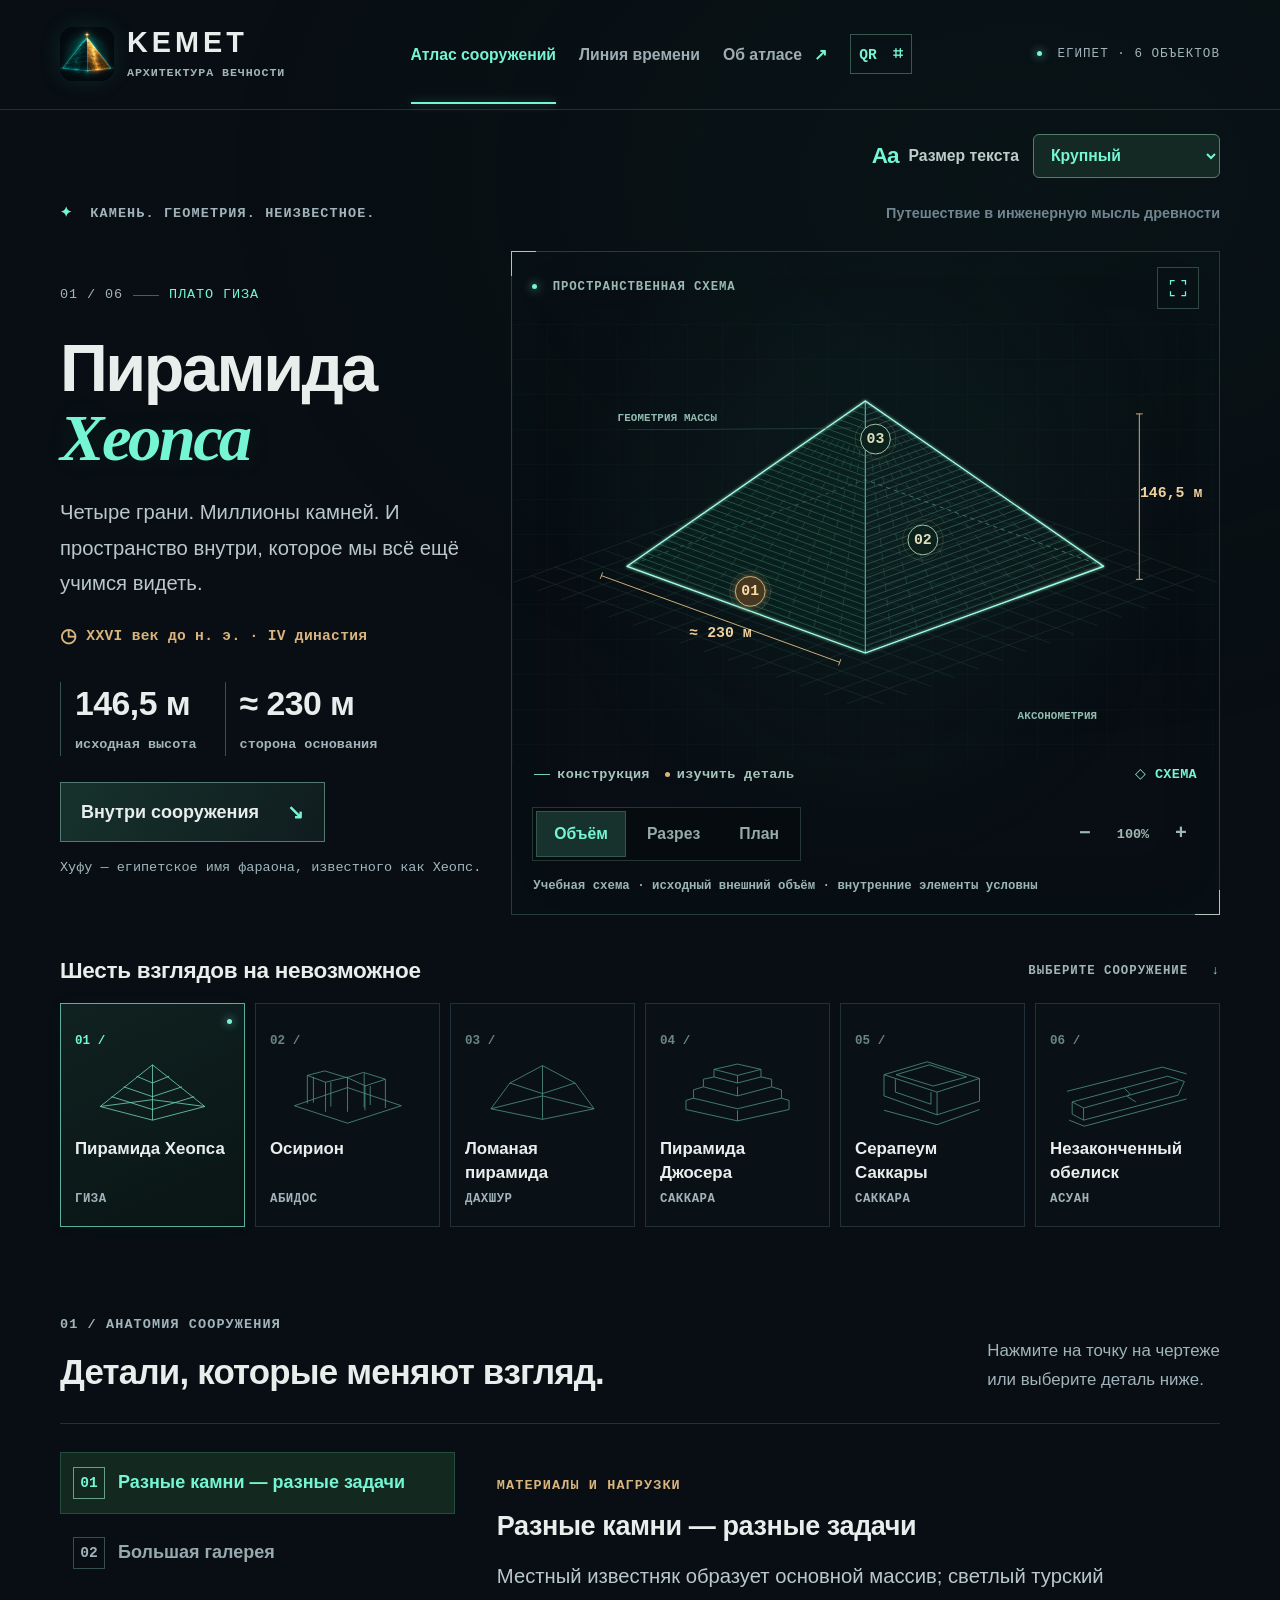
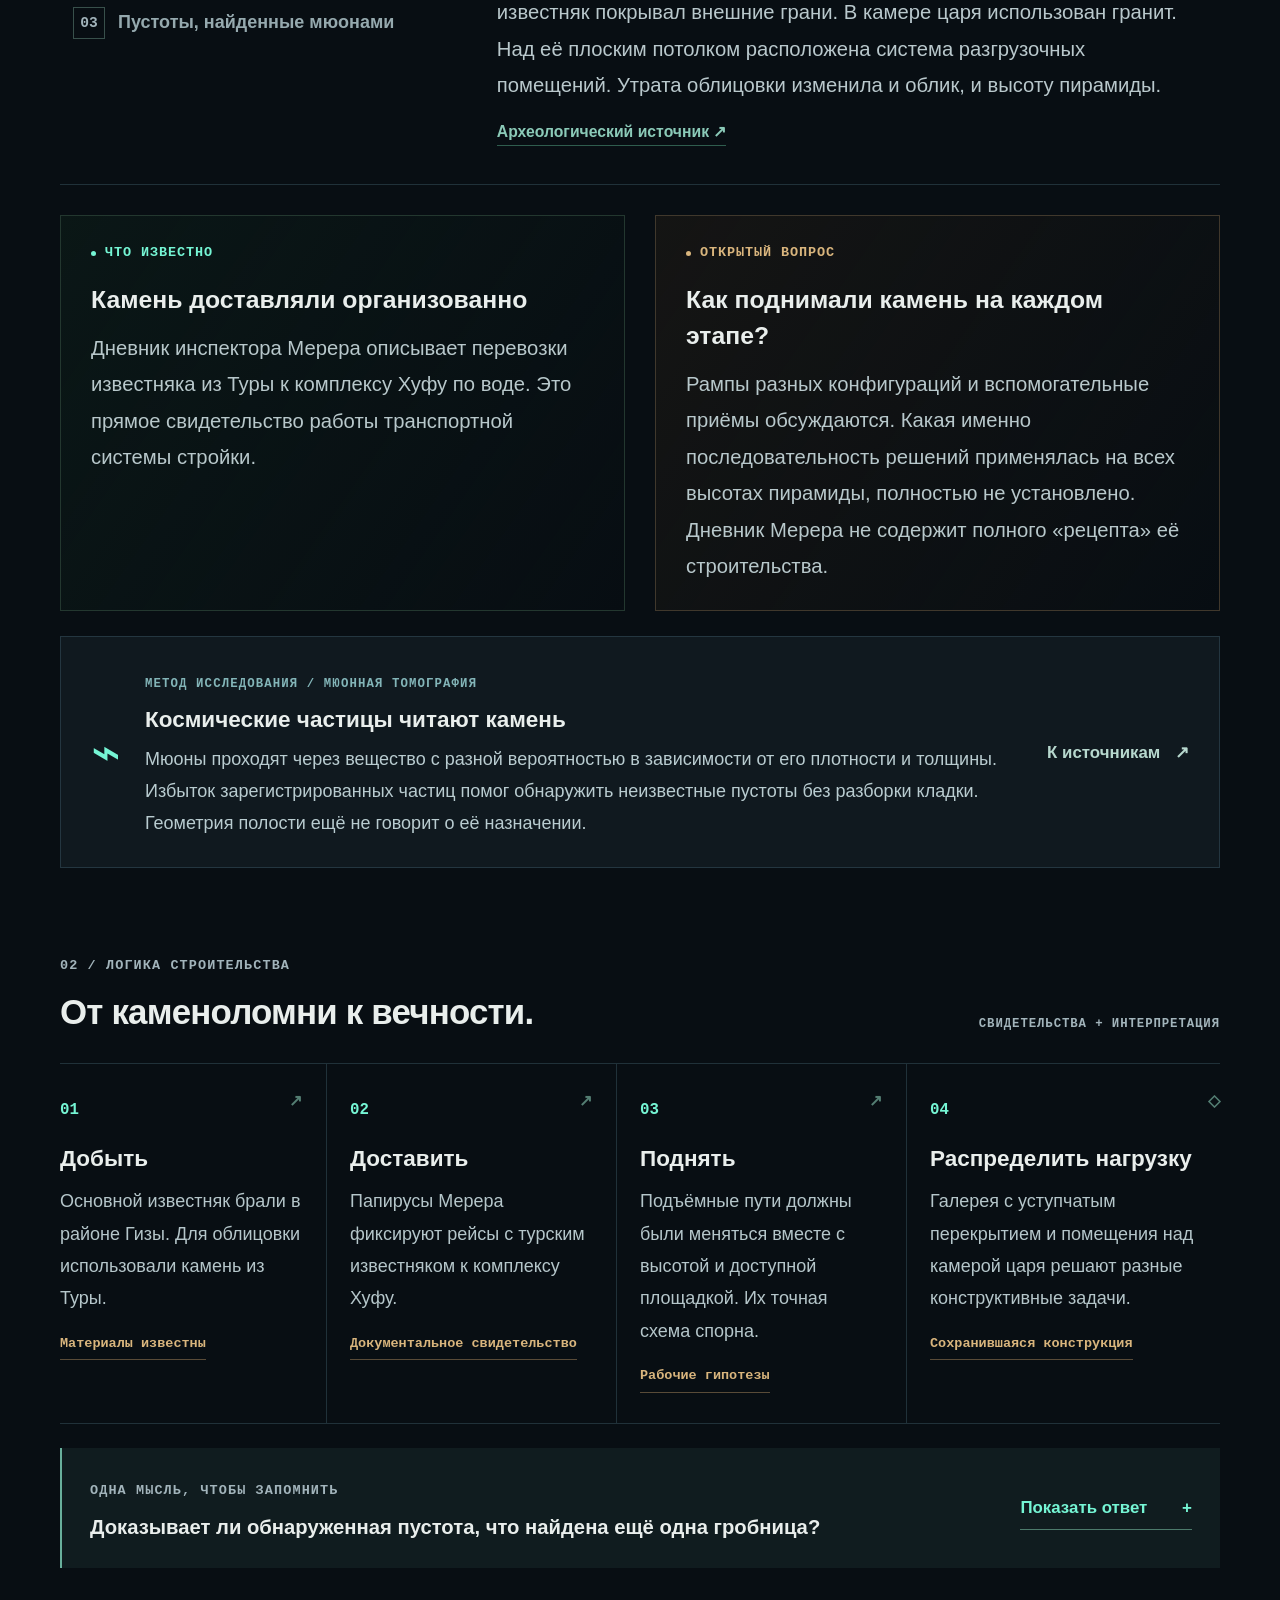
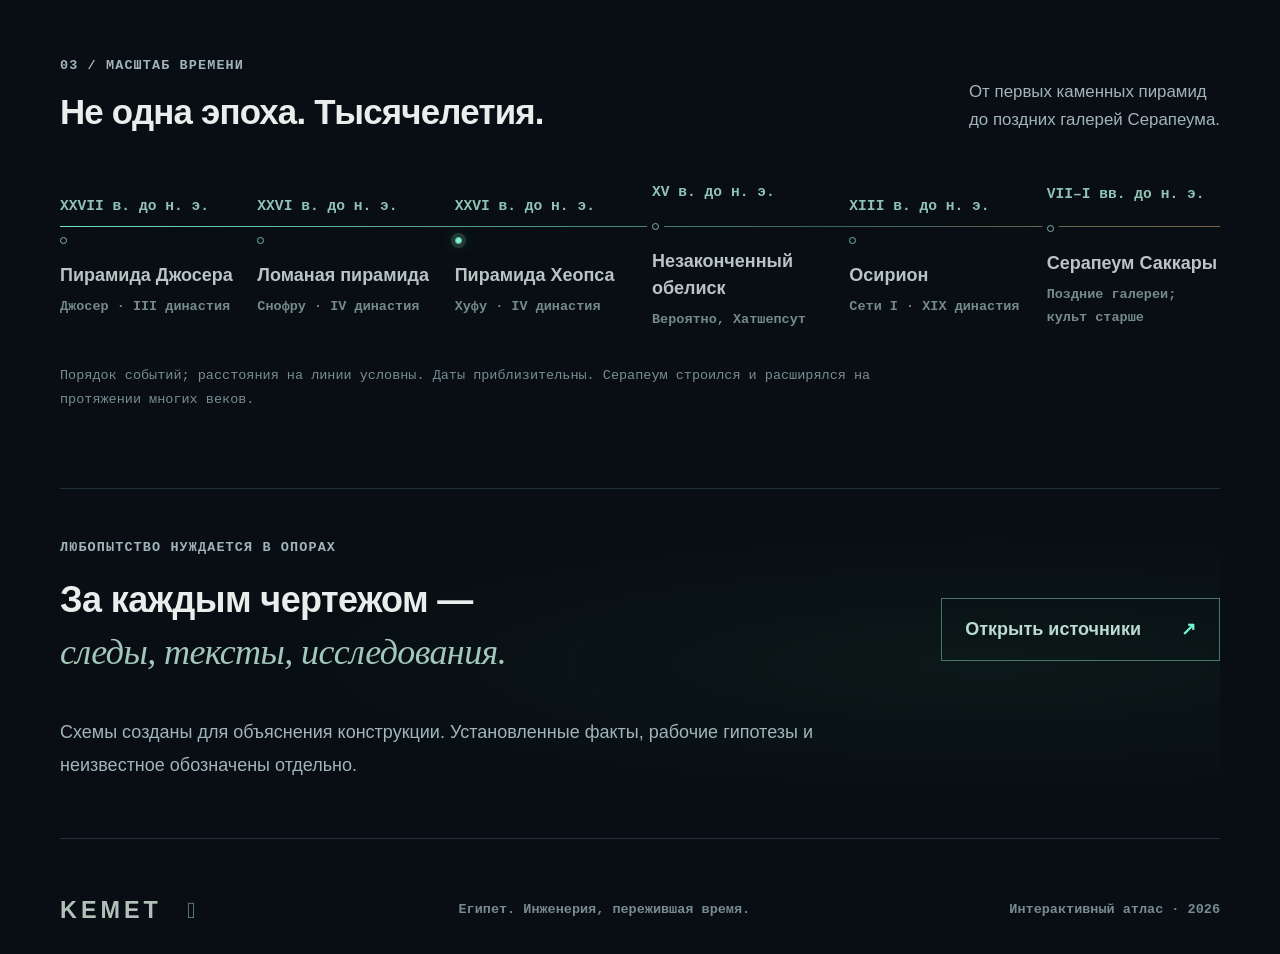
==== commit 248361a0: "Add original KEMET icon and adjustable readable typography for phones and tablets" ====
--- a/index.html
+++ b/index.html
@@ -4,8 +4,17 @@
   <meta charset="utf-8">
   <meta name="viewport" content="width=device-width, initial-scale=1">
   <meta name="theme-color" content="#080e13">
+  <meta name="application-name" content="KEMET">
+  <meta name="apple-mobile-web-app-title" content="KEMET">
+  <meta name="apple-mobile-web-app-capable" content="yes">
+  <meta name="mobile-web-app-capable" content="yes">
+  <link rel="icon" type="image/png" sizes="32x32" href="assets/favicon-32-v2.png">
+  <link rel="icon" type="image/png" sizes="192x192" href="assets/kemet-icon-192-v2.png">
+  <link rel="apple-touch-icon" sizes="180x180" href="assets/apple-touch-icon-v2.png">
+  <link rel="manifest" href="site.webmanifest?v=2">
   <meta name="description" content="Интерактивный архитектурный атлас Древнего Египта. Шесть сооружений, авторские чертежи и археологические свидетельства.">
   <title>KEMET — Архитектура вечности</title>
+  <script>document.documentElement.dataset.textSize='large';try{const s=localStorage.getItem('kemet-text-size');if(['normal','large','xlarge'].includes(s))document.documentElement.dataset.textSize=s;}catch{}</script>
   <style>@charset "UTF-8";
 :root{color-scheme:dark;--bg:#080e13;--panel:#0d171d;--line:#203139;--muted:#8b9da5;--text:#e9eeec;--cyan:#75f5d4;--amber:#d9b57d;--mono:Menlo,Consolas,"Liberation Mono",monospace;--sans:-apple-system,BlinkMacSystemFont,"Segoe UI",Arial,sans-serif;--serif:Georgia,"Times New Roman",serif}
 *{box-sizing:border-box}html{scroll-behavior:smooth;scroll-padding-top:100px}body{margin:0;background:var(--bg);color:var(--text);font-family:var(--sans);-webkit-font-smoothing:antialiased;font-size:16px;line-height:1.6}body::before{content:"";position:fixed;inset:0;pointer-events:none;z-index:-1;background:radial-gradient(ellipse at 80% 20%,#0e292637,transparent 55%)}button,a,input{-webkit-tap-highlight-color:transparent}button{font:inherit;color:inherit;cursor:pointer}a{color:inherit;text-decoration:none}button{border:0;background:none}button:focus-visible,a:focus-visible,[tabindex]:focus-visible{outline:2px solid var(--cyan);outline-offset:5px}button:disabled{opacity:.3;cursor:default}svg{display:block}::selection{background:#3e967b;color:#fff}[hidden]{display:none!important}.skip-link{position:fixed;top:-80px;left:20px;padding:12px;background:var(--cyan);color:#071612;z-index:60}.skip-link:focus{top:12px}.site-header{max-width:1560px;padding:27px 60px;margin:auto;display:flex;align-items:center;justify-content:space-between;gap:35px;border-bottom:1px solid var(--line)}.brand{display:flex;gap:12px;align-items:center}.brand svg{width:39px;height:39px;stroke:var(--cyan);stroke-width:1.3;fill:none;filter:drop-shadow(0 0 6px #6affbc40)}.brand>span{font-size:26px;font-weight:500;letter-spacing:5px;line-height:1.05}.brand small{display:block;font-family:var(--mono);font-size:8px;letter-spacing:1.6px;color:var(--muted);margin-top:8px;white-space:nowrap}.top-nav{display:flex;align-items:center;gap:31px;font-size:13px}.top-nav a,.top-nav button{white-space:nowrap;position:relative;padding:10px 0;color:#9eadb3}.top-nav .active{color:var(--cyan)}.top-nav .active:after{content:"";height:2px;background:var(--cyan);box-shadow:0 0 10px #7cf6d45c;position:absolute;bottom:-28px;left:0;right:0}.top-nav button span{margin-left:8px;color:var(--cyan)}.header-mark{font:9px var(--mono);letter-spacing:1.6px;color:var(--muted);white-space:nowrap}.header-mark i,.drawing-top i{display:inline-block;height:5px;width:5px;background:var(--cyan);border-radius:50%;box-shadow:0 0 10px #6dffd6;margin-right:7px;vertical-align:middle}main{max-width:1440px;margin:0 auto;padding:0 60px}.atlas-intro{display:flex;align-items:center;justify-content:space-between;padding-top:36px;margin-bottom:26px}.eyebrow{font:10px/1.6 var(--mono);letter-spacing:1.8px;color:var(--muted)}.tiny-star{color:var(--cyan);font-size:14px;margin-right:8px}.intro-note{font-size:11px;color:#70858f}.hero-grid{display:grid;grid-template-columns:minmax(330px,.84fr) minmax(0,1.38fr);gap:20px;align-items:center;min-height:540px}.hero-copy{padding:14px 0 16px}.location-line{display:flex;align-items:center;gap:13px;color:var(--cyan);font:10px var(--mono);letter-spacing:1.5px;text-transform:uppercase}.location-line>span:first-child{color:var(--muted)}.dash{width:26px;height:1px;background:#41605f}h1{font-size:clamp(48px,5.2vw,76px);font-weight:450;line-height:1.03;letter-spacing:-3px;margin:27px 0 22px}h1 em{display:block;font-family:var(--serif);font-weight:400;color:var(--cyan);line-height:1.07;text-shadow:0 0 30px #52ffbe17}h1 .long-title{font-size:.8em;letter-spacing:-2px}.hero-tagline{font-size:15px;color:#a2b0b6;max-width:350px;line-height:1.8;margin:0 0 19px}.era{display:flex;gap:9px;align-items:center;color:var(--amber);font:10px/1.7 var(--mono);letter-spacing:.3px}.era-icon{font-size:19px}.hero-facts{display:flex;gap:30px;margin:29px 0 26px}.hero-fact{border-left:1px solid #36524d;padding-left:14px;max-width:47%}.hero-fact strong{font-size:25px;line-height:1.25;font-weight:450;letter-spacing:-.5px;display:block}.hero-fact span{font:9px/1.7 var(--mono);color:var(--muted);display:block;margin-top:6px}.explore-button{display:inline-flex;align-items:center;gap:28px;border:1px solid #527a70;padding:12px 19px;font-size:12px;background:linear-gradient(120deg,#16322c,#101c1e);transition:.2s}.explore-button span{font-size:20px;color:var(--cyan)}.explore-button:hover{border-color:var(--cyan);box-shadow:0 0 25px #7bffd21b}.hero-footnote{font:9px/1.7 var(--mono);color:#748890;max-width:350px;margin:14px 0 0}.drawing-card{position:relative;min-width:0;background:radial-gradient(ellipse at 50% 42%,#17413b38,transparent 63%);border:1px solid #243c3e;box-shadow:inset 0 0 70px #0e393714;isolation:isolate}.drawing-card:before,.drawing-card:after{content:"";position:absolute;width:24px;height:24px;border-color:var(--cyan);opacity:.75;pointer-events:none}.drawing-card:before{top:-1px;left:-1px;border-top:1px solid;border-left:1px solid}.drawing-card:after{bottom:-1px;right:-1px;border-bottom:1px solid;border-right:1px solid}.drawing-top{display:flex;justify-content:space-between;align-items:center;padding:15px 20px;font:9px var(--mono);letter-spacing:1.2px;color:#99b9b2}.icon-button{display:grid;place-items:center;width:32px;height:32px;border:1px solid #304942;color:var(--cyan);line-height:1}.icon-button svg{width:15px;fill:none;stroke:currentColor;stroke-width:1.5}.icon-button:hover{background:#16342c}.drawing-stage{height:380px;position:relative;overflow:hidden;background-image:linear-gradient(#58b5ac06 1px,transparent 1px),linear-gradient(90deg,#58b5ac06 1px,transparent 1px);background-size:35px 35px}.drawing-stage svg{width:100%;height:100%;overflow:visible}.drawing-legend{display:flex;padding:0 22px;gap:22px;font:8px var(--mono);letter-spacing:.3px;color:#7e9a97;align-items:center}.drawing-legend>span{display:flex;gap:7px;align-items:center}.legend-line{width:16px;height:1px;background:#76d1bc}.legend-dot{width:5px;height:5px;background:var(--amber);border-radius:50%}.compass{margin-left:auto;color:var(--cyan)}.drawing-bottom{display:flex;justify-content:space-between;align-items:center;gap:15px;padding:20px 20px 10px}.view-switch{display:flex;gap:3px;padding:3px;background:#050b0ebf;border:1px solid #243734}.view-switch button{font-size:10px;padding:7px 17px;color:#97a9a9;white-space:nowrap;border:1px solid transparent}.view-switch .active{color:var(--cyan);background:#17322d;border-color:#33574c}.zoom-control{display:flex;align-items:center;gap:1px}.zoom-control button{font:12px var(--mono);color:#9fb8b1;min-width:29px;height:30px}.zoom-control #zoom-reset{font-size:9px;min-width:46px}.zoom-control button:hover{color:var(--cyan);background:#17312c}.drawing-disclaimer{font:8px/1.7 var(--mono);color:#6f8788;margin:0;padding:0 21px 13px}.drawing-card.is-expanded{position:fixed;inset:20px;z-index:40;background:var(--bg);display:flex;flex-direction:column;box-shadow:0 0 0 30px #020708ed}.is-expanded .drawing-stage{flex:1;height:auto;min-height:0}.is-expanded .drawing-bottom{max-width:750px;width:100%;align-self:center}.is-expanded .drawing-legend{max-width:750px;width:100%;align-self:center}.is-expanded .drawing-disclaimer{text-align:center;margin:8px}.is-expanded .drawing-stage svg{max-height:100%}.collection-heading{display:flex;align-items:center;justify-content:space-between;margin:40px 0 15px;gap:20px}.collection-heading h2{font-size:17px;letter-spacing:-.3px;font-weight:450;margin:0}.collection-heading>span{font:8px var(--mono);color:var(--muted);letter-spacing:1px;white-space:nowrap}.collection-heading>span span{color:var(--cyan);margin-left:15px}.monument-rail{display:grid;grid-template-columns:repeat(6,1fr);gap:10px}.monument-card{position:relative;text-align:left;border:1px solid var(--line);padding:15px 14px 13px;background:#0d161b8a;min-width:0;transition:border-color .25s,background .25s}.monument-card:hover{border-color:#558479;background:#122620}.monument-card.selected{border-color:#5caf98;background:linear-gradient(155deg,#17352e80,#0c1b1880);box-shadow:0 0 20px #47e4ad08}.monument-card.selected:after{content:"";position:absolute;right:12px;top:15px;width:5px;height:5px;border-radius:50%;background:var(--cyan);box-shadow:0 0 10px #7cffe5}.card-index{font:8px var(--mono);color:#6a8583}.monument-card.selected .card-index{color:var(--cyan)}.mini-diagram{width:100%;height:65px;margin:5px auto 7px;opacity:.66}.selected .mini-diagram{opacity:1}.card-name{font-size:12px;font-weight:500;display:block;white-space:normal;line-height:1.4;min-height:34px}.card-place{font:8px var(--mono);color:var(--muted);margin-top:5px;display:block;letter-spacing:.5px}.details-section,.construction-section,.timeline-section{padding-top:78px}.section-heading{display:flex;justify-content:space-between;align-items:flex-end;gap:30px;margin-bottom:28px}.section-heading h2{font-weight:450;font-size:31px;letter-spacing:-.8px;line-height:1.3;margin:10px 0 0}.section-heading>p{font-size:12px;color:var(--muted);line-height:1.7;margin:0}.anatomy-grid{display:grid;grid-template-columns:.7fr 1.3fr;gap:32px;border-top:1px solid var(--line);border-bottom:1px solid var(--line);padding:28px 0}.point-list{display:flex;flex-direction:column;gap:8px}.point-button{display:flex;align-items:center;gap:13px;text-align:left;border:1px solid transparent;padding:12px 15px;font-size:13px;color:#95a9ae;line-height:1.5}.point-button>span{font:10px var(--mono);color:var(--muted);border:1px solid #38504b;width:25px;height:25px;display:grid;place-items:center;flex-shrink:0}.point-button.active{color:var(--cyan);border-color:#254c41;background:#132920}.point-button.active>span{color:var(--cyan);border-color:#679e8c}.point-detail{padding:14px 25px 10px 10px;align-self:center}.point-detail .eyebrow{color:var(--amber);font-size:9px}.point-detail h3{font-size:22px;font-weight:450;margin:10px 0 12px;letter-spacing:-.4px}.point-detail p{font-size:14px;line-height:1.85;color:#a7b7bb;margin:0;max-width:660px}.point-detail .detail-source{display:inline-block;margin-top:15px;color:#8bcab8;font-size:11px;border-bottom:1px solid #2f5d4e}.evidence-grid{display:grid;grid-template-columns:1fr 1fr;gap:30px;padding-top:30px}.evidence{padding:26px 30px;border:1px solid #23372f;background:linear-gradient(125deg,#0d201a80,transparent)}.evidence.unresolved{border-color:#40382c;background:linear-gradient(125deg,#29201666,transparent)}.evidence-label{font:9px var(--mono);color:var(--cyan);letter-spacing:1.4px;display:flex;align-items:center;gap:9px}.evidence-label i{width:5px;height:5px;border-radius:50%;background:var(--cyan)}.unresolved .evidence-label{color:var(--amber)}.unresolved .evidence-label i{background:var(--amber)}.evidence h3{font-size:19px;font-weight:450;line-height:1.45;margin:17px 0 12px}.evidence p{font-size:13px;color:#9cacaf;line-height:1.85;margin:0}.research-strip{display:flex;align-items:center;gap:24px;background:#10191f;padding:27px 30px;margin-top:25px;border:1px solid #243640}.research-icon{color:var(--cyan);font:50px var(--serif);line-height:1}.research-strip>div{flex:1}.research-strip .eyebrow{font-size:8px;color:#83b5b8}.research-strip h3{font-size:17px;font-weight:450;line-height:1.5;margin:6px 0}.research-strip p{font-size:12px;color:#99abb1;line-height:1.8;margin:0}.text-button{font-size:11px;white-space:nowrap;color:#b7d8ce;padding:8px 0}.text-button span{margin-left:10px}.subtle-label{font:8px var(--mono);letter-spacing:.9px;color:var(--muted)}.process-grid{display:grid;grid-template-columns:repeat(4,1fr);border-top:1px solid var(--line);border-bottom:1px solid var(--line)}.process-step{padding:27px 24px 30px 0;margin-right:23px;border-right:1px solid var(--line);position:relative}.process-step:last-child{border:0;margin-right:0;padding-right:0}.process-num{font:10px var(--mono);color:var(--cyan)}.process-num:after{content:"↗";color:#547e73;float:right}.process-step:last-child .process-num:after{content:"◇"}.process-step h3{font-weight:450;font-size:17px;line-height:1.45;margin:19px 0 10px}.process-step p{font-size:12px;color:#97aaae;line-height:1.85;margin:0}.process-step small{display:inline-block;font:8px var(--mono);color:var(--amber);margin-top:17px;border-bottom:1px solid #594b38;padding-bottom:4px}.recall{display:flex;flex-wrap:wrap;align-items:center;justify-content:space-between;column-gap:30px;background:#101c1f;padding:23px 28px;margin-top:24px;border-left:2px solid #68af9b}.recall .eyebrow{font-size:8px}.recall p{font-size:14px;margin:7px 0 0}.recall button{font-size:11px;border-bottom:1px solid #4c7a6b;padding:9px 0;color:var(--cyan);white-space:nowrap}.recall button span{padding-left:30px;font-size:17px}.recall #recall-answer{width:100%;border-top:1px solid #284139;margin:20px 0 0;padding:20px 0 0;color:#abc8be;font-size:13px;line-height:1.8}.timeline-scroll{overflow-x:auto;padding:14px 0 5px;scrollbar-color:#316052 transparent;scrollbar-width:thin}.timeline{display:grid;grid-template-columns:repeat(6,1fr);min-width:880px;position:relative;gap:20px}.timeline:before{content:"";position:absolute;left:0;right:0;top:39px;height:1px;background:linear-gradient(90deg,#70e0c3,#35695a 65%,#796444)}.timeline-item{text-align:left;padding:0 0 15px;position:relative;min-width:0}.timeline-date{font:10px var(--mono);color:#90c3b4;display:block;line-height:20px}.timeline-node{position:relative;display:block;width:7px;height:7px;margin:16px 0 18px;border:1px solid #80b6a6;border-radius:50%;background:var(--bg);box-shadow:0 0 0 5px var(--bg)}.timeline-item.active .timeline-node{background:var(--cyan);box-shadow:0 0 0 4px #1f3c31,0 0 16px #80ffd660}.timeline-name{display:block;font-size:12px;line-height:1.4;color:#b9c4c4}.timeline-era{display:block;font:8px/1.7 var(--mono);color:#748a8b;margin-top:7px}.timeline-note{font:9px/1.9 var(--mono);color:#788d92;margin-top:12px;max-width:860px}.sources-section{margin:75px 0 58px;border-top:1px solid var(--line);border-bottom:1px solid var(--line);padding:39px 0;background:radial-gradient(ellipse at 80% 50%,#16362944,transparent 60%)}.sources-section>div{display:flex;align-items:center;justify-content:space-between;gap:30px}.sources-section h2{font-size:33px;line-height:1.4;letter-spacing:-.6px;font-weight:400;margin:14px 0 20px}.sources-section em{font-family:var(--serif);font-weight:400;color:#a3c7b9}.sources-section>p{font-size:12px;color:var(--muted);max-width:650px}.source-button{border:1px solid #497566;padding:16px 23px;font-size:12px;white-space:nowrap;color:#bbdccf}.source-button span{margin-left:35px;color:var(--cyan)}.source-button:hover{background:#1a3027}footer{max-width:1440px;padding:0 60px 30px;margin:auto;display:flex;justify-content:space-between;align-items:center;gap:25px;color:#788b91;font:9px var(--mono)}.footer-brand{font:20px var(--sans);color:#b1c1ba;letter-spacing:4px;display:flex;align-items:center;gap:25px}.footer-brand span{color:#69947f;font-size:23px}dialog{background:#101a20;color:var(--text);border:1px solid #3a5b50;padding:32px 35px;max-width:740px;width:calc(100% - 32px);max-height:85dvh;box-shadow:0 0 100px #050a0d80}dialog::backdrop{background:#03070be8;backdrop-filter:blur(8px)}.dialog-top{display:flex;justify-content:space-between;align-items:center;gap:20px}dialog h2{font-size:29px;font-weight:450;line-height:1.3;letter-spacing:-.5px;margin:21px 0}dialog>p{color:#a4b8bd;font-size:14px;line-height:1.85}.dialog-intro{font-size:13px}.source-group{border-top:1px solid #2d3f41;margin-top:25px;padding-top:18px}.source-group h3{font-size:18px;font-weight:450;margin:5px 0 14px}.source-link{display:block;border-left:1px solid #386354;padding:2px 0 2px 14px;margin:15px 0}.source-link strong{font-size:12px;line-height:1.7;color:var(--cyan);font-weight:450;display:block}.source-link span{font-size:11px;color:#90a5aa;display:block;margin-top:5px}.source-link:hover strong{text-decoration:underline}.dialog-footnote{font:10px/1.8 var(--mono);color:#7f999b;border-top:1px solid #293f3b;padding-top:20px;margin-top:28px}.toast{position:fixed;bottom:24px;left:50%;transform:translate(-50%,20px);opacity:0;background:#19382e;border:1px solid #629b83;padding:10px 22px;font-size:12px;pointer-events:none;transition:.2s;z-index:100}.toast.show{opacity:1;transform:translate(-50%,0)}
@@ -19,16 +28,117 @@
 #qr-dialog{max-width:440px;text-align:center}#qr-dialog .dialog-top{text-align:left}#qr-dialog h2{font-size:30px;line-height:1.4;margin:22px 0}.qr-art{background:#fff;padding:0;width:min(260px,100%);margin:0 auto 24px;box-shadow:0 0 40px #73f5b816}.qr-art svg{width:100%;height:auto}#qr-dialog>p{font-size:13px;max-width:300px;margin:0 auto 15px}.qr-url{display:block;color:var(--cyan);font:12px/1.6 var(--mono);overflow-wrap:anywhere;margin:18px 0 23px}#qr-button{border:1px solid #35594f;padding:4px 8px;color:var(--cyan);font-family:var(--mono);font-size:11px}#qr-button span{font-size:17px;margin-left:7px}#copy-link{font-size:11px;padding:12px 17px}#copy-link span{margin-left:15px}@media(max-width:600px){.top-nav{gap:14px}.top-nav #about-button{font-size:10px}.top-nav #qr-button{font-size:9px}.top-nav #qr-button span{font-size:14px;margin-left:3px}}@media(max-width:350px){.top-nav{gap:7px}.top-nav #about-button{font-size:9px}.brand>span{font-size:18px;letter-spacing:3px}.brand small{font-size:5px}}
 @media(prefers-reduced-motion:reduce){html{scroll-behavior:auto}*,*:before,*:after{animation:none!important;transition:none!important}}
 @media print{body{background:#fff;color:#111}.site-header,.top-nav,.drawing-bottom,.monument-rail,.source-button,.recall button,.sources-trigger,footer{display:none}main{padding:20px}.hero-grid{display:block}.drawing-card{break-inside:avoid}.hero-copy h1{color:#111}.hero-copy h1 em{color:#1d6b55}.details-section,.construction-section,.timeline-section{padding-top:30px}.point-detail p,.evidence p,.process-step p{color:#222}dialog{display:none}}
+
+/* Comfortable reading on phones and tablets. rem sizes follow the reader's choice. */
+html{font-size:16px;-webkit-text-size-adjust:100%;text-size-adjust:100%}
+html[data-text-size="large"]{font-size:18px}
+html[data-text-size="xlarge"]{font-size:20px}
+body{font-size:1.125rem;font-weight:500}
+:root{--muted:#a2b4bb}
+.reading-controls{display:flex;align-items:center;justify-content:flex-end;gap:14px;padding-top:24px}
+.reading-controls label{font-size:.875rem;font-weight:650;display:flex;align-items:center;gap:10px;color:#bdcec9}
+.reading-controls label b{font-size:1.25rem;color:var(--cyan);letter-spacing:-1px}
+.reading-controls select{font:600 .875rem/1.4 var(--sans);color:var(--cyan);background:#142923;border:1px solid #50806d;border-radius:6px;padding:10px 30px 10px 13px;min-height:44px;max-width:100%;cursor:pointer}
+.reading-controls select:focus-visible{outline:2px solid var(--cyan);outline-offset:4px}
+.atlas-intro{padding-top:24px}
+.brand{gap:13px}.brand .app-icon{width:54px;height:54px;border-radius:13px;flex-shrink:0;box-shadow:0 0 24px #56e3bf1c}
+.brand>span{font-size:1.6rem;font-weight:650;letter-spacing:4px}
+.brand small{font-size:.65rem;font-weight:600;letter-spacing:.9px;line-height:1.4}
+.top-nav{font-size:.875rem;gap:23px;font-weight:600}
+.top-nav button{font-weight:600}.header-mark{font-size:.7rem;letter-spacing:1px}
+.top-nav .active:after{bottom:-27px}
+.eyebrow{font-size:.75rem;line-height:1.65;letter-spacing:1.1px;font-weight:650}
+.intro-note{font-size:.8rem;font-weight:550}.location-line{font-size:.75rem;letter-spacing:.9px;line-height:1.65;flex-wrap:wrap;gap:10px}
+h1{font-weight:650;font-size:clamp(3rem,5.2vw,4.8rem);letter-spacing:-2.5px}h1 em{font-weight:600}
+.hero-tagline{font-size:1.125rem;font-weight:500;line-height:1.75;color:#bac7cc;max-width:450px}
+.era{font-size:.8125rem;font-weight:600;line-height:1.7}
+.hero-facts{gap:28px;flex-wrap:wrap}.hero-fact strong{font-size:1.875rem;font-weight:650;line-height:1.3;white-space:nowrap}
+.hero-fact span{font-size:.75rem;line-height:1.65;font-weight:550;margin-top:8px}
+.explore-button{font-size:1rem;font-weight:650;padding:13px 20px;min-height:50px}
+.hero-footnote{font-size:.75rem;line-height:1.75;font-weight:500;color:#a1b6bd;max-width:440px}
+.drawing-top{font-size:.6875rem;letter-spacing:.9px;gap:12px;line-height:1.6;font-weight:650}.drawing-top>span{flex:1}
+.icon-button{width:42px;height:42px;flex-shrink:0}.icon-button svg{width:20px}
+.drawing-stage{height:440px}.drawing-legend{font-size:.75rem;line-height:1.6;gap:15px;flex-wrap:wrap;font-weight:550;color:#a6c5ba}
+.drawing-bottom{flex-wrap:wrap;gap:12px;padding-top:22px}
+.view-switch button{font-size:.875rem;padding:9px 17px;font-weight:650;min-height:44px}
+.zoom-control button{font-size:1.1rem;min-width:36px;height:44px;font-weight:650}
+.zoom-control #zoom-reset{font-size:.75rem;min-width:58px}
+.drawing-disclaimer{font-size:.6875rem;line-height:1.75;font-weight:550;color:#9bb6b2;padding-top:5px;padding-bottom:17px}
+.drawing-notes{display:none}
+.is-expanded .drawing-top{font-size:.75rem;line-height:1.65}
+.collection-heading h2{font-size:1.25rem;font-weight:650;line-height:1.45}
+.collection-heading>span{font-size:.6875rem;line-height:1.65;font-weight:600;white-space:normal;text-align:right;max-width:250px}
+.monument-card{padding:17px 14px}.card-index{font-size:.7rem;font-weight:650}
+.mini-diagram{height:72px}.card-name{font-size:.9375rem;font-weight:650;line-height:1.4;min-height:2.8em}
+.card-place{font-size:.6875rem;font-weight:600;line-height:1.6;letter-spacing:.5px}
+.section-heading h2{font-size:1.9375rem;font-weight:650;line-height:1.35}
+.section-heading>p{font-size:.9375rem;font-weight:500;line-height:1.7}
+.point-button{font-size:1rem;line-height:1.55;font-weight:600;padding:14px 12px}
+.point-button>span{font-size:.8125rem;width:32px;height:32px;font-weight:650}
+.point-detail .eyebrow{font-size:.75rem;line-height:1.65}
+.point-detail h3{font-size:1.5rem;line-height:1.4;font-weight:650}
+.point-detail p{font-size:1.125rem;line-height:1.8;font-weight:500;color:#b9c8cc;max-width:740px}
+.point-detail .detail-source{font-size:.875rem;font-weight:600;line-height:1.65}
+.evidence-label{font-size:.75rem;line-height:1.7;font-weight:650;letter-spacing:.9px}
+.evidence h3{font-size:1.375rem;line-height:1.45;font-weight:650}
+.evidence p{font-size:1.125rem;font-weight:500;line-height:1.8;color:#b8c8cb}
+.research-strip .eyebrow{font-size:.6875rem;line-height:1.7}
+.research-strip h3{font-size:1.25rem;line-height:1.5;font-weight:650}
+.research-strip p{font-size:1rem;line-height:1.8;color:#b9ccd0;font-weight:500}
+.text-button{font-size:.9375rem;font-weight:650;line-height:1.6}
+.research-strip{flex-wrap:wrap}.research-strip>div{min-width:220px}
+.subtle-label{font-size:.6875rem;font-weight:600;line-height:1.7}
+.process-num{font-size:.875rem;font-weight:650}
+.process-step h3{font-size:1.25rem;line-height:1.45;font-weight:650}
+.process-step p{font-size:1rem;line-height:1.8;font-weight:500;color:#b5c6ca}
+.process-step small{font-size:.75rem;line-height:1.75;font-weight:550}
+.recall .eyebrow{font-size:.75rem}.recall p{font-size:1.125rem;line-height:1.7;font-weight:600}
+.recall button{font-size:.9375rem;font-weight:650;line-height:1.5;min-height:44px}
+.recall #recall-answer{font-size:1.125rem;line-height:1.8;font-weight:500}
+.timeline{min-width:1100px;gap:24px}.timeline:before{top:49px}
+.timeline-date{font-size:.8125rem;font-weight:600;line-height:30px}
+.timeline-name{font-size:1rem;font-weight:600;line-height:1.5}
+.timeline-era{font-size:.75rem;font-weight:550;line-height:1.7}
+.timeline-note{font-size:.75rem;font-weight:500;line-height:1.8}
+.sources-section h2{font-size:2rem;font-weight:600;line-height:1.45}.sources-section em{font-weight:500}
+.sources-section>p{font-size:1rem;font-weight:500;line-height:1.8;max-width:800px}
+.source-button{font-size:1rem;font-weight:650;line-height:1.6;white-space:normal}
+footer{font-size:.75rem;font-weight:550;line-height:1.7;flex-wrap:wrap}
+.footer-brand{font-size:1.3rem;font-weight:650}
+dialog{max-width:860px}dialog h2{font-size:1.875rem;font-weight:650;line-height:1.4}
+dialog>p{font-size:1.125rem;line-height:1.8;font-weight:500}
+.dialog-intro{font-size:1rem}.source-group h3{font-size:1.375rem;font-weight:650}
+.source-link strong{font-size:1rem;font-weight:650;line-height:1.7}.source-link span{font-size:.9375rem;font-weight:500;line-height:1.75}
+.dialog-footnote{font-size:.75rem;line-height:1.85;font-weight:500}
+.toast{font-size:1rem;font-weight:600;max-width:calc(100% - 32px);text-align:center}
+#qr-dialog{max-width:480px}#qr-dialog h2{font-size:1.75rem;font-weight:650}
+#qr-dialog>p{font-size:1rem;line-height:1.75}.qr-url{font-size:.875rem;font-weight:600}
+#qr-button{font-size:.8125rem;font-weight:650;min-height:40px}#copy-link{font-size:1rem;font-weight:650}
+.svg-label{font-size:20px;font-weight:650;letter-spacing:.5px;fill:#b6dbcc}
+.svg-small{font-size:16px;font-weight:550;letter-spacing:.2px;fill:#91bdb0}
+.svg-dim{font-size:22px;font-weight:650;letter-spacing:0;fill:#efd19d}
+.hotspot text{font-size:22px;font-weight:650}.hotspot .hotspot-ring{r:22px}.hotspot .hotspot-halo{r:30px}.hotspot .hotspot-hit{r:36px}
+@media(min-width:1500px){.drawing-stage{height:480px}}
+@media(max-width:1200px){.header-mark{display:none}.top-nav{gap:20px}.site-header{gap:24px}.hero-grid{grid-template-columns:minmax(310px,.85fr) minmax(0,1.15fr)}.drawing-stage{height:400px}.hero-facts{gap:20px}.drawing-bottom{padding:17px 14px 10px}.hero-fact strong{font-size:1.65rem}.monument-rail{grid-template-columns:repeat(3,1fr)}.monument-card{display:grid;grid-template-columns:75px 1fr;column-gap:13px}.mini-diagram{grid-row:2/4;width:75px;height:70px;margin:5px 0}.card-index{grid-column:1/-1}.card-name{grid-column:2;grid-row:2;min-height:0;align-self:end}.card-place{grid-column:2}.collection-heading>span{max-width:220px}.anatomy-grid{grid-template-columns:.85fr 1.15fr;gap:22px}.point-detail{padding-right:0}}
+@media(max-width:1000px){.site-header{flex-wrap:wrap;row-gap:18px}.top-nav{flex:1;justify-content:flex-end;gap:19px}.top-nav>a{display:none}.top-nav .active:after{display:none}.hero-grid{grid-template-columns:minmax(280px,.9fr) minmax(0,1.1fr)}.hero-facts{gap:20px}.hero-fact{max-width:100%}.hero-fact strong{font-size:1.55rem}.drawing-stage{height:340px}.drawing-top{font-size:.625rem}.compass{display:none}.drawing-legend{font-size:.6875rem}.drawing-bottom{justify-content:center}.hero-copy h1{font-size:clamp(2.8rem,5.7vw,4rem)}.process-grid{grid-template-columns:repeat(2,1fr)}.process-step:nth-child(2){border-right:0;margin-right:0}.process-step:nth-child(-n+2){border-bottom:1px solid var(--line)}.section-heading{flex-wrap:wrap}.section-heading>p{max-width:430px}.sources-section>div{flex-wrap:wrap}.source-button{flex-shrink:0}.drawing-notes{display:flex;flex-wrap:wrap;gap:8px 12px;padding:18px 16px 5px}.drawing-notes span{display:block;font-size:.75rem;font-weight:600;line-height:1.6;color:#b3ccc3}.drawing-notes span:not(:last-child):after{content:' ·';color:#5d9682;margin-left:10px}.drawing-stage .svg-small,.drawing-stage .svg-label,.drawing-stage .svg-dim{display:none}.hotspot text{font-size:32px}.hotspot .hotspot-ring{r:29px}.hotspot .hotspot-halo{r:37px}.hotspot .hotspot-hit{r:45px}}
+@media(max-width:820px){.hero-grid{grid-template-columns:1fr;gap:26px}.hero-copy{max-width:100%}.hero-copy h1{font-size:clamp(3rem,8vw,4.1rem);max-width:100%;overflow-wrap:normal}.hero-copy h1 em{display:inline}.hero-copy h1 em:before{content:' '}.hero-tagline{max-width:650px}.hero-facts{gap:40px}.hero-fact strong{font-size:1.875rem}.hero-fact{max-width:46%}.hero-footnote{max-width:650px}.drawing-stage{height:420px}.drawing-bottom{justify-content:space-between}.drawing-legend{font-size:.75rem}.drawing-top{font-size:.75rem}.anatomy-grid{grid-template-columns:1fr}.point-list{flex-direction:row;flex-wrap:wrap;gap:8px}.point-button{flex:1 1 100%;min-width:0}.point-detail{padding:8px 8px 12px}.evidence-grid{gap:20px}.evidence{padding:24px}.research-strip{padding:24px}.research-strip .text-button{margin-left:0}.recall p{max-width:100%}.recall button{margin-top:14px}.sources-section h2{font-size:1.875rem}.timeline{min-width:1200px}}
+@media(max-width:600px){.site-header{padding:18px 20px;gap:12px}.brand{gap:10px}.brand .app-icon{width:44px;height:44px;border-radius:11px}.brand>span{font-size:24px;letter-spacing:3px}.brand small{display:none}.top-nav{gap:12px;font-size:.8125rem;min-width:0}.top-nav #about-button{font-size:.8125rem}.top-nav #qr-button{font-size:.8125rem}.top-nav #qr-button span{font-size:1.0625rem}.reading-controls{justify-content:space-between;gap:10px;flex-wrap:wrap;padding-top:20px}.reading-controls label{font-size:.875rem}.reading-controls select{font-size:.8755rem;max-width:100%}.atlas-intro{padding-top:22px}.atlas-intro .eyebrow{font-size:.6875rem;letter-spacing:.6px}.location-line{font-size:.75rem;gap:8px}.location-line .dash{width:18px}.hero-copy h1{font-size:clamp(2.625rem,12.3vw,3.55rem);letter-spacing:-1.5px;line-height:1.1;max-width:100%}.hero-copy h1 .long-title{font-size:.8em;letter-spacing:-1.2px}.hero-tagline{font-size:1.125rem}.era{font-size:.75rem}.hero-facts{gap:25px;margin:24px 0}.hero-fact{padding-left:12px;max-width:calc(50% - 13px)}.hero-fact strong{font-size:1.625rem}.hero-fact span{font-size:.75rem}.hero-footnote{font-size:.75rem;line-height:1.8}.explore-button{font-size:1rem;padding:12px 16px;gap:24px}.drawing-stage{height:300px}.drawing-top{font-size:.625rem;letter-spacing:.5px;padding:13px}.drawing-legend{font-size:.75rem;padding:0 14px;gap:12px}.drawing-bottom{padding:15px 12px 10px;justify-content:center;gap:10px}.view-switch{flex:1;justify-content:center}.view-switch button{font-size:.875rem;padding:8px 13px;flex:1}.zoom-control button{height:40px}.drawing-disclaimer{font-size:.6875rem;padding:5px 15px 17px;line-height:1.8}.drawing-notes{padding:14px 15px 2px;gap:7px 9px}.drawing-notes span{font-size:.75rem}.hotspot text{font-size:39px}.hotspot .hotspot-ring{r:34px}.hotspot .hotspot-halo{r:43px}.hotspot .hotspot-hit{r:52px}.collection-heading{align-items:flex-start;flex-direction:column;gap:9px}.collection-heading h2{font-size:1.25rem;max-width:100%}.collection-heading>span{font-size:.6875rem;text-align:left;max-width:100%}.monument-rail{grid-template-columns:repeat(2,minmax(0,1fr));gap:12px}.monument-card{display:block;padding:14px 11px}.card-index{font-size:.7rem}.mini-diagram{width:90px;max-width:100%;height:63px;margin:7px auto 12px}.card-name{font-size:.875rem;line-height:1.45;min-height:2.9em;font-weight:650}.card-place{font-size:.6875rem;line-height:1.7;margin-top:8px}.section-heading h2{font-size:1.65rem;letter-spacing:-.7px}.section-heading>p{font-size:.9375rem}.section-heading .eyebrow{font-size:.75rem}.point-button{font-size:1rem;padding:13px 10px;gap:11px}.point-detail h3{font-size:1.45rem}.point-detail p{font-size:1.125rem}.point-detail .eyebrow{font-size:.6875rem}.point-detail .detail-source{font-size:.875rem}.evidence-grid{grid-template-columns:1fr}.evidence-label{font-size:.75rem}.evidence h3{font-size:1.375rem}.evidence p{font-size:1.125rem}.research-strip{gap:14px;padding:22px 19px}.research-strip>div{min-width:0;flex-basis:100%}.research-icon{display:none}.research-strip .eyebrow{font-size:.6875rem}.research-strip h3{font-size:1.25rem}.research-strip p{font-size:1rem}.research-strip .text-button{font-size:.9375rem}.process-grid{grid-template-columns:1fr}.process-step,.process-step:nth-child(2){border-right:0;border-bottom:1px solid var(--line);margin:0;padding:26px 0}.process-step:last-child{border-bottom:0}.process-step h3{font-size:1.3rem}.process-step p{font-size:1.125rem}.process-step small{font-size:.75rem}.recall{padding:24px 20px}.recall .eyebrow{font-size:.6875rem}.recall p{font-size:1.125rem}.recall button{font-size:.9375rem;white-space:normal}.recall #recall-answer{font-size:1.125rem}.timeline-note{font-size:.75rem;line-height:1.8}.sources-section h2{font-size:1.65rem;line-height:1.5}.sources-section>p{font-size:1rem}.source-button{font-size:1rem}.source-button span{margin-left:12px}footer{font-size:.75rem;gap:15px}footer>span:nth-child(2),footer>span:last-child{font-size:.75rem;width:100%;text-align:left}.footer-brand{font-size:1.2rem}dialog{padding:24px 21px}dialog h2{font-size:1.625rem}dialog>p{font-size:1.125rem}.dialog-footnote{font-size:.75rem}#qr-dialog h2{font-size:1.5rem}#qr-dialog>p{font-size:1rem}.qr-url{font-size:.75rem}#copy-link{font-size:.9375rem}.is-expanded{overflow:auto}.is-expanded .drawing-stage{min-height:240px;flex:1 0 240px}.is-expanded .drawing-notes{flex-shrink:0}.is-expanded .drawing-disclaimer{flex-shrink:0}}
+@media(max-width:370px){.site-header{padding:17px 15px}.brand .app-icon{width:40px;height:40px}.brand{gap:8px}.brand>span{font-size:22px;letter-spacing:2px}.top-nav{gap:9px}.top-nav #about-button{font-size:.75rem}.top-nav #qr-button{font-size:.75rem}.top-nav #about-button span{display:none}.hero-facts{gap:16px}.hero-fact{max-width:calc(50% - 8px);padding-left:9px}.hero-fact strong{font-size:1.4rem}.drawing-stage{height:270px}.card-name{font-size:.875rem}.monument-rail{gap:10px}.monument-card{padding:12px 10px}.drawing-legend{font-size:.6875rem}}
+@media(min-width:601px){html[data-text-size="xlarge"] .monument-rail{grid-template-columns:repeat(3,minmax(0,1fr))}html[data-text-size="xlarge"] .process-grid{grid-template-columns:repeat(2,1fr)}html[data-text-size="xlarge"] .process-step:nth-child(2){border-right:0;margin-right:0}html[data-text-size="xlarge"] .process-step:nth-child(-n+2){border-bottom:1px solid var(--line)}}
+@media(min-width:821px) and (max-width:1100px){html[data-text-size="xlarge"] .hero-grid{grid-template-columns:1fr}html[data-text-size="xlarge"] .hero-tagline{max-width:700px}html[data-text-size="xlarge"] .drawing-stage{height:480px}html[data-text-size="xlarge"] .anatomy-grid{grid-template-columns:1fr}html[data-text-size="xlarge"] .point-list{flex-direction:row;flex-wrap:wrap}}
+@media(max-width:370px){.monument-rail{grid-template-columns:1fr}.monument-card{display:grid;grid-template-columns:75px minmax(0,1fr);column-gap:14px;padding:14px}.monument-card .mini-diagram{grid-row:2/4;width:75px;height:62px;margin:5px 0}.card-index{grid-column:1/-1}.card-name{grid-column:2;grid-row:2;align-self:end;min-height:0}.card-place{grid-column:2;grid-row:3}.hero-fact{max-width:100%}.hero-copy h1{font-size:clamp(2.2rem,12.3vw,3rem)}}
+@media print{.reading-controls{display:none}}
 </style>
 </head>
 <body>
 <a class="skip-link" href="#atlas">Перейти к атласу</a>
 <header class="site-header">
-  <a class="brand" href="#atlas" aria-label="KEMET — главная"><svg viewBox="0 0 42 40" aria-hidden="true"><path d="M3 32 21 3l18 29H3Zm9 0L21 3l8 29M3 32l18-8 18 8M21 24V3"/></svg><span>KEMET<small>АРХИТЕКТУРА ВЕЧНОСТИ</small></span></a>
+  <a class="brand" href="#atlas" aria-label="KEMET — главная"><img class="app-icon" src="[data-uri]" width="54" height="54" alt=""><span>KEMET<small>АРХИТЕКТУРА ВЕЧНОСТИ</small></span></a>
   <nav class="top-nav" aria-label="Основная навигация"><a href="#atlas" class="active">Атлас сооружений</a><a href="#timeline">Линия времени</a><button type="button" id="about-button">Об атласе <span>↗</span></button><button type="button" id="qr-button" aria-label="Открыть QR-код приложения">QR <span>⌗</span></button></nav>
   <span class="header-mark"><i></i> ЕГИПЕТ · 6 ОБЪЕКТОВ</span>
 </header>
 <main>
+  <div class="reading-controls"><label for="text-size"><b aria-hidden="true">Aa</b> Размер текста</label><select id="text-size"><option value="normal">Обычный</option><option value="large" selected>Крупный</option><option value="xlarge">Очень крупный</option></select></div>
   <section id="atlas" class="atlas" aria-label="Атлас сооружений">
     <div class="atlas-intro"><span class="eyebrow"><span class="tiny-star">✦</span> КАМЕНЬ. ГЕОМЕТРИЯ. НЕИЗВЕСТНОЕ.</span><span class="intro-note">Путешествие в инженерную мысль древности</span></div>
     <div class="hero-grid">
@@ -44,6 +154,7 @@
       <div class="drawing-card" id="drawing-card">
         <div class="drawing-top"><span><i></i> <span id="drawing-heading">ПРОСТРАНСТВЕННАЯ СХЕМА</span></span><button class="icon-button" id="expand-drawing" type="button" aria-label="Развернуть чертёж" title="Развернуть чертёж"><svg viewBox="0 0 24 24"><path d="M8 3H3v5m13-5h5v5M3 16v5h5m13-5v5h-5"/></svg></button></div>
         <div class="drawing-stage" id="drawing-stage"><svg id="main-drawing" viewBox="0 0 1000 650" role="group" aria-label="Архитектурная схема"></svg></div>
+        <div class="drawing-notes" id="drawing-notes" aria-label="Подписи к чертежу"></div>
         <div class="drawing-legend"><span><i class="legend-line"></i> конструкция</span><span><i class="legend-dot"></i> изучить деталь</span><span class="compass">◇ СХЕМА</span></div>
         <div class="drawing-bottom"><div class="view-switch" role="group" aria-label="Вид чертежа"><button data-view="volume" class="active" aria-pressed="true">Объём</button><button data-view="section" aria-pressed="false">Разрез</button><button data-view="plan" aria-pressed="false">План</button></div><div class="zoom-control"><button id="zoom-out" type="button" aria-label="Уменьшить чертёж">−</button><button id="zoom-reset" type="button" aria-label="Сбросить масштаб">100%</button><button id="zoom-in" type="button" aria-label="Увеличить чертёж">+</button></div></div>
         <p class="drawing-disclaimer" id="drawing-disclaimer">Учебная схема · не обмерный чертёж</p>
@@ -1057,6 +1168,8 @@
   function draw(){const m=current();const spots=hotspotPositions[state.id][state.view].map((p,i)=>`<g class="hotspot ${state.point===i?'active':''}" data-point="${i}" role="button" tabindex="0" aria-label="${i+1}. ${m.points[i].title}" aria-pressed="${state.point===i}"><circle cx="${p[0]}" cy="${p[1]}" r="30" class="hotspot-hit"/><circle cx="${p[0]}" cy="${p[1]}" r="23" class="hotspot-halo"/><circle cx="${p[0]}" cy="${p[1]}" r="15" class="hotspot-ring"/><text x="${p[0]}" y="${p[1]}">${String(i+1).padStart(2,'0')}</text></g>`).join('');
     $('#main-drawing').innerHTML=`<title>${m.name}: ${views[state.view].toLowerCase()}</title><desc>${m.disclaimer}. Три интерактивные точки открывают пояснения под чертежом.</desc>${svgDefs}<g class="diagram-content" style="transform:scale(${state.zoom})">${drawMonument(state.id,state.view)}${spots}</g>`;
     $('#main-drawing').setAttribute('aria-label',`${m.name} — ${views[state.view].toLowerCase()}`);
+    const notes=[...$('#main-drawing').querySelectorAll('.svg-label,.svg-small,.svg-dim')].map(el=>el.textContent).filter(t=>t!=='N');
+    $('#drawing-notes').replaceChildren(...notes.map(t=>{const span=document.createElement('span');span.textContent=t;return span;}));
     setText('#drawing-heading',views[state.view]);setText('#drawing-disclaimer',m.disclaimer);setText('#zoom-reset',`${Math.round(state.zoom*100)}%`);
     $('#zoom-out').disabled=state.zoom<=.8;$('#zoom-in').disabled=state.zoom>=1.6;
     $$('.view-switch button').forEach(b=>{const a=b.dataset.view===state.view;b.classList.toggle('active',a);b.setAttribute('aria-pressed',a);});
@@ -1068,7 +1181,7 @@
   }
   function renderRail(){const rail=$('#monument-rail');rail.innerHTML=MONUMENTS.map((m,i)=>`<button class="monument-card ${m.id===state.id?'selected':''}" data-id="${m.id}" aria-label="${m.name}" aria-pressed="${m.id===state.id}"><span class="card-index">${String(i+1).padStart(2,'0')} /</span>${miniDiagram(m.id)}<span class="card-name">${m.name}</span><span class="card-place">${m.place}</span></button>`).join('');$$('.monument-card').forEach(b=>b.addEventListener('click',()=>selectMonument(b.dataset.id)));}
   function renderTimeline(){$('#timeline-items').innerHTML=[...MONUMENTS].sort((a,b)=>a.timeOrder-b.timeOrder).map(m=>`<button class="timeline-item ${m.id===state.id?'active':''}" data-id="${m.id}" aria-label="${m.name}: ${m.time}"><span class="timeline-date">${m.time}</span><span class="timeline-node"></span><span class="timeline-name">${m.name}</span><span class="timeline-era">${m.timeEra}</span></button>`).join('');$$('.timeline-item').forEach(b=>b.addEventListener('click',()=>selectMonument(b.dataset.id,true)));}
-  function selectMonument(id,scroll=false){if(!MONUMENTS.some(m=>m.id===id))return;state.id=id;state.point=0;state.zoom=1;const m=current();
+  function selectMonument(id,scroll=false,initial=false){if(!MONUMENTS.some(m=>m.id===id))return;state.id=id;state.point=0;state.zoom=1;const m=current();
     setText('#object-number',`${String(MONUMENTS.indexOf(m)+1).padStart(2,'0')} / 06`);setText('#object-location',m.location);$('#object-title').innerHTML=m.title;setText('#object-tagline',m.tagline);setText('#object-era',m.date);setText('#hero-footnote',m.footnote);
     $('#hero-facts').innerHTML=m.facts.map(f=>`<div class="hero-fact"><strong>${f[0]}</strong><span>${f[1]}</span></div>`).join('');
     $('#point-list').innerHTML=m.points.map((p,i)=>`<button class="point-button ${i===0?'active':''}" data-point="${i}" aria-pressed="${i===0}"><span>${String(i+1).padStart(2,'0')}</span>${p.title}</button>`).join('');
@@ -1077,7 +1190,7 @@
     $('#process-grid').innerHTML=m.process.map((p,i)=>`<article class="process-step"><span class="process-num">0${i+1}</span><h3>${p[0]}</h3><p>${p[1]}</p><small>${p[2]}</small></article>`).join('');
     setText('#recall-question',m.recallQ);setText('#recall-answer',m.recallA);$('#recall-answer').hidden=true;$('#recall-button').setAttribute('aria-expanded','false');$('#recall-button').innerHTML='Показать ответ <span>+</span>';
     draw();selectPoint(0);renderRail();renderTimeline();syncURL();document.title=`${m.name} · KEMET — Архитектура вечности`;
-    if(scroll||matchMedia('(max-width: 600px)').matches){$('#atlas').scrollIntoView({behavior:matchMedia('(prefers-reduced-motion: reduce)').matches?'instant':'smooth'});}else{$('#main-drawing').classList.remove('drawing-enter');requestAnimationFrame(()=>$('#main-drawing').classList.add('drawing-enter'));}
+    if(!initial&&(scroll||matchMedia('(max-width: 600px)').matches)){$('#atlas').scrollIntoView({behavior:matchMedia('(prefers-reduced-motion: reduce)').matches?'instant':'smooth'});}else{$('#main-drawing').classList.remove('drawing-enter');requestAnimationFrame(()=>$('#main-drawing').classList.add('drawing-enter'));}
   }
   function openDialog(dialog){if(state.expanded)toggleExpand(false);previousFocus=document.activeElement;dialog.showModal();document.body.style.overflow='hidden';}
   function closeDialog(dialog){dialog.close();document.body.style.overflow='';previousFocus?.focus();}
@@ -1091,7 +1204,9 @@
   $$('dialog').forEach(dialog=>{dialog.querySelector('.close-dialog').addEventListener('click',()=>closeDialog(dialog));dialog.addEventListener('click',e=>{if(e.target===dialog){const r=dialog.getBoundingClientRect();if(e.clientX<r.left||e.clientX>r.right||e.clientY<r.top||e.clientY>r.bottom)closeDialog(dialog);}});dialog.addEventListener('cancel',()=>{document.body.style.overflow='';});});
   if($('#qr-button'))$('#qr-button').addEventListener('click',()=>openDialog($('#qr-dialog')));
   if($('#copy-link'))$('#copy-link').addEventListener('click',async()=>{try{await navigator.clipboard.writeText('https://evgk724.github.io/kemet-atlas/');$('#toast').textContent='Ссылка скопирована';}catch{$('#toast').textContent='Ссылка указана под QR-кодом';}$('#toast').classList.add('show');setTimeout(()=>$('#toast').classList.remove('show'),2500);});
-  const params=new URLSearchParams(location.search);if(['volume','section','plan'].includes(params.get('view')))state.view=params.get('view');const initial=params.get('object');selectMonument(MONUMENTS.some(m=>m.id===initial)?initial:'khufu');
+  const sizeSelector=$('#text-size');sizeSelector.value=document.documentElement.dataset.textSize||'large';
+  sizeSelector.addEventListener('change',()=>{document.documentElement.dataset.textSize=sizeSelector.value;try{localStorage.setItem('kemet-text-size',sizeSelector.value);}catch{}});
+  const params=new URLSearchParams(location.search);if(['volume','section','plan'].includes(params.get('view')))state.view=params.get('view');const initial=params.get('object');selectMonument(MONUMENTS.some(m=>m.id===initial)?initial:'khufu',false,true);
 })();
 </script>
 </body>
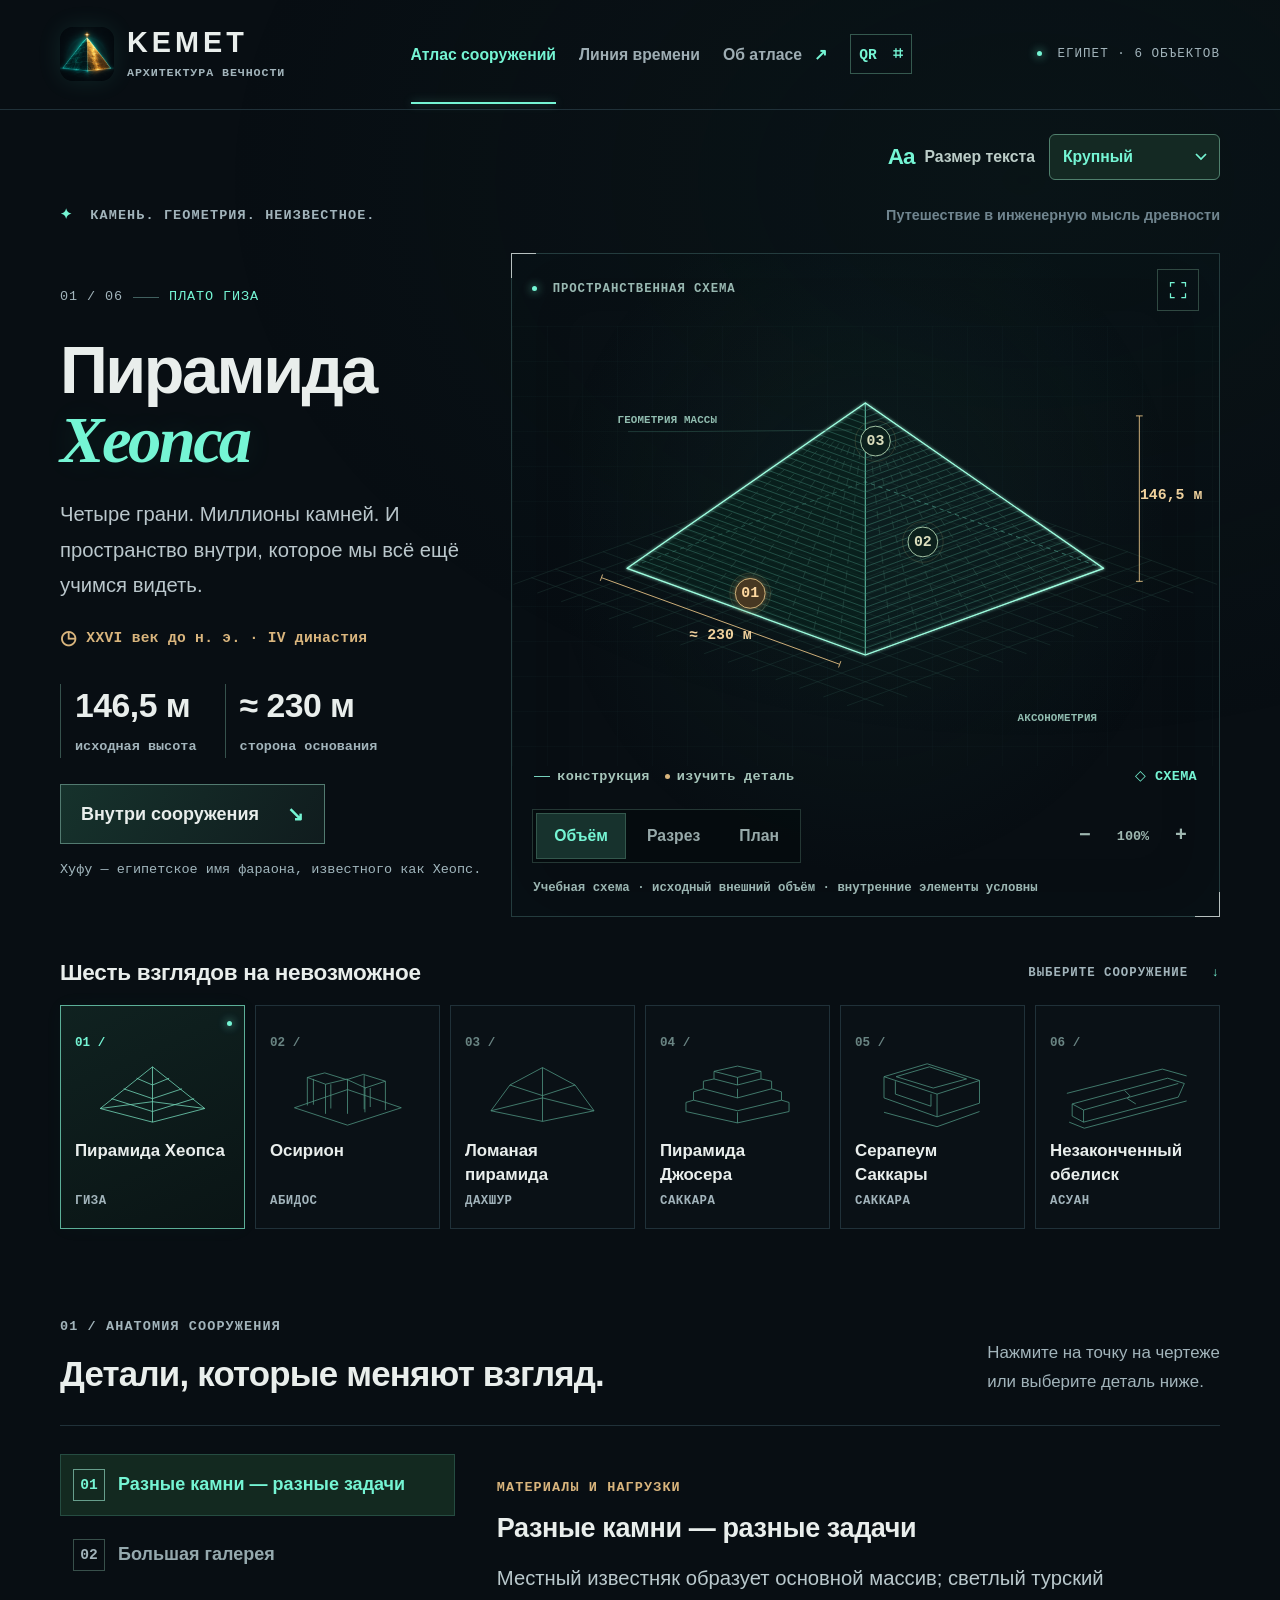
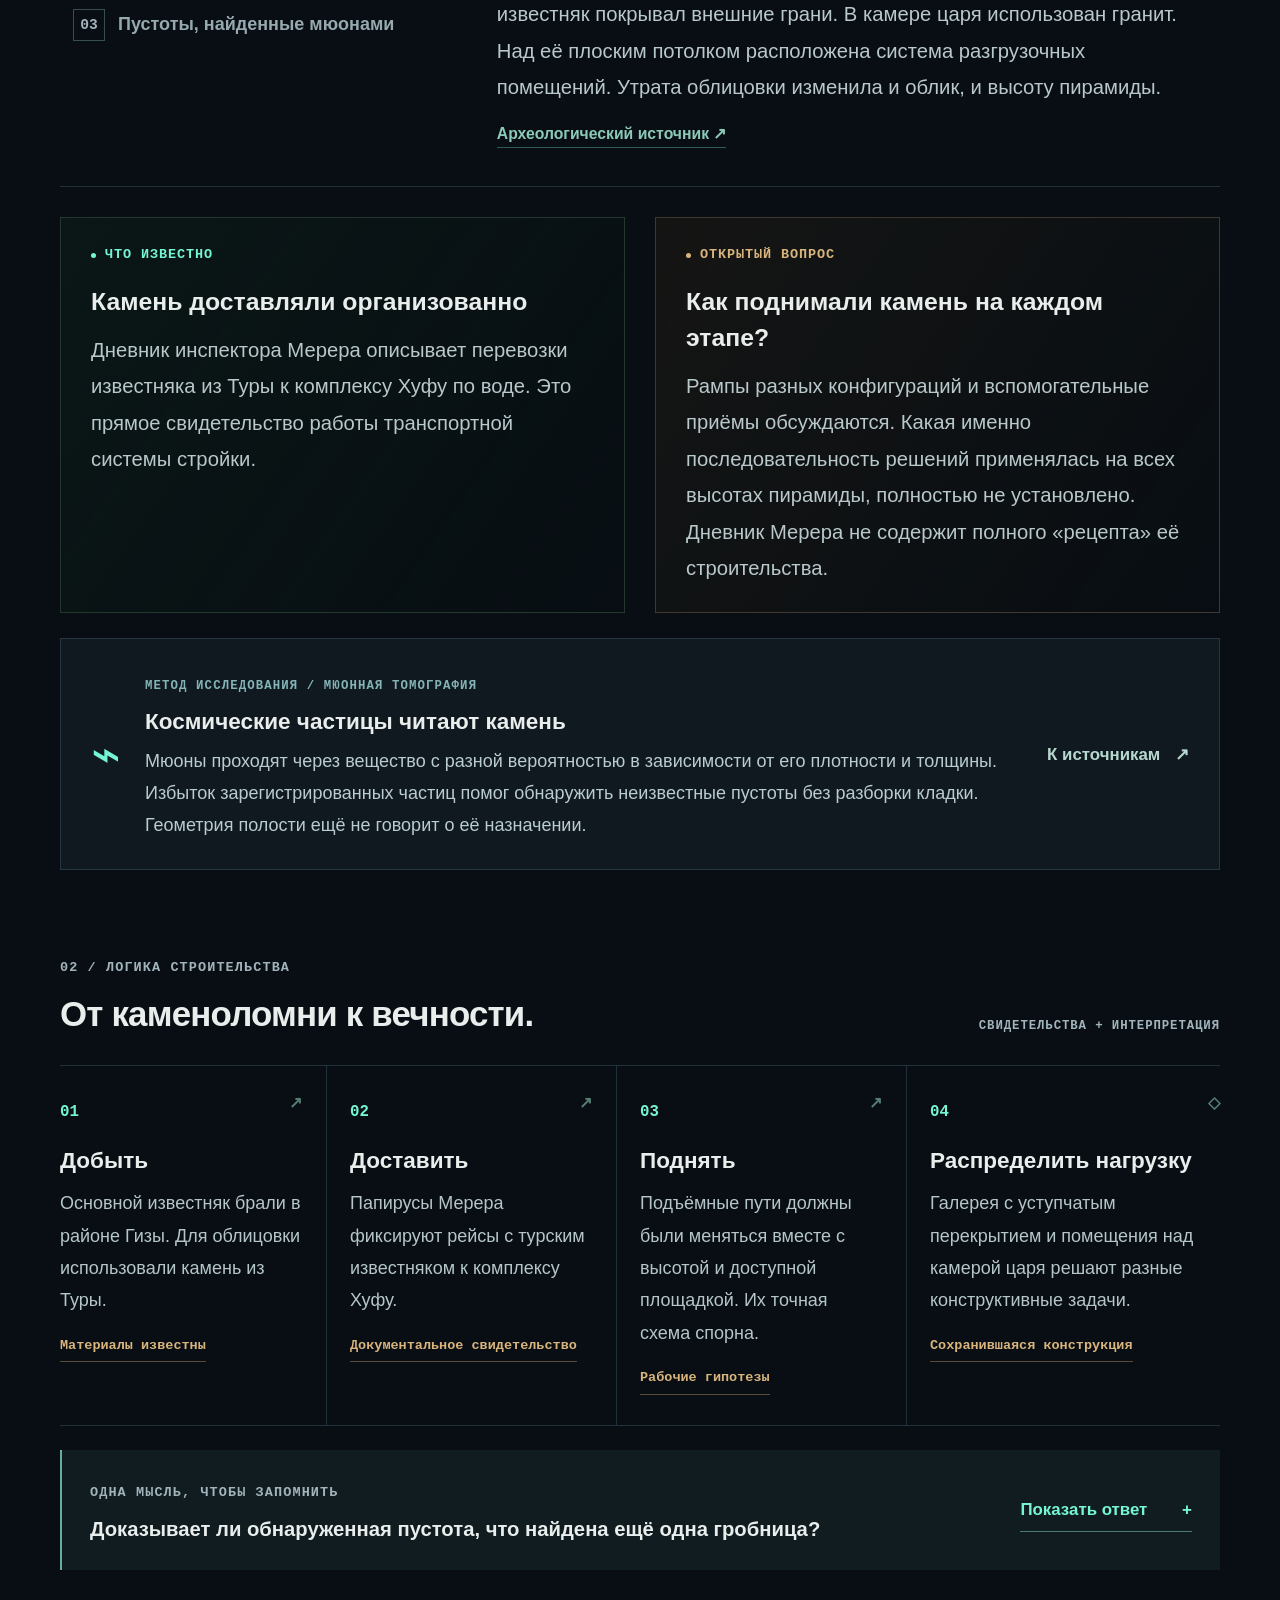
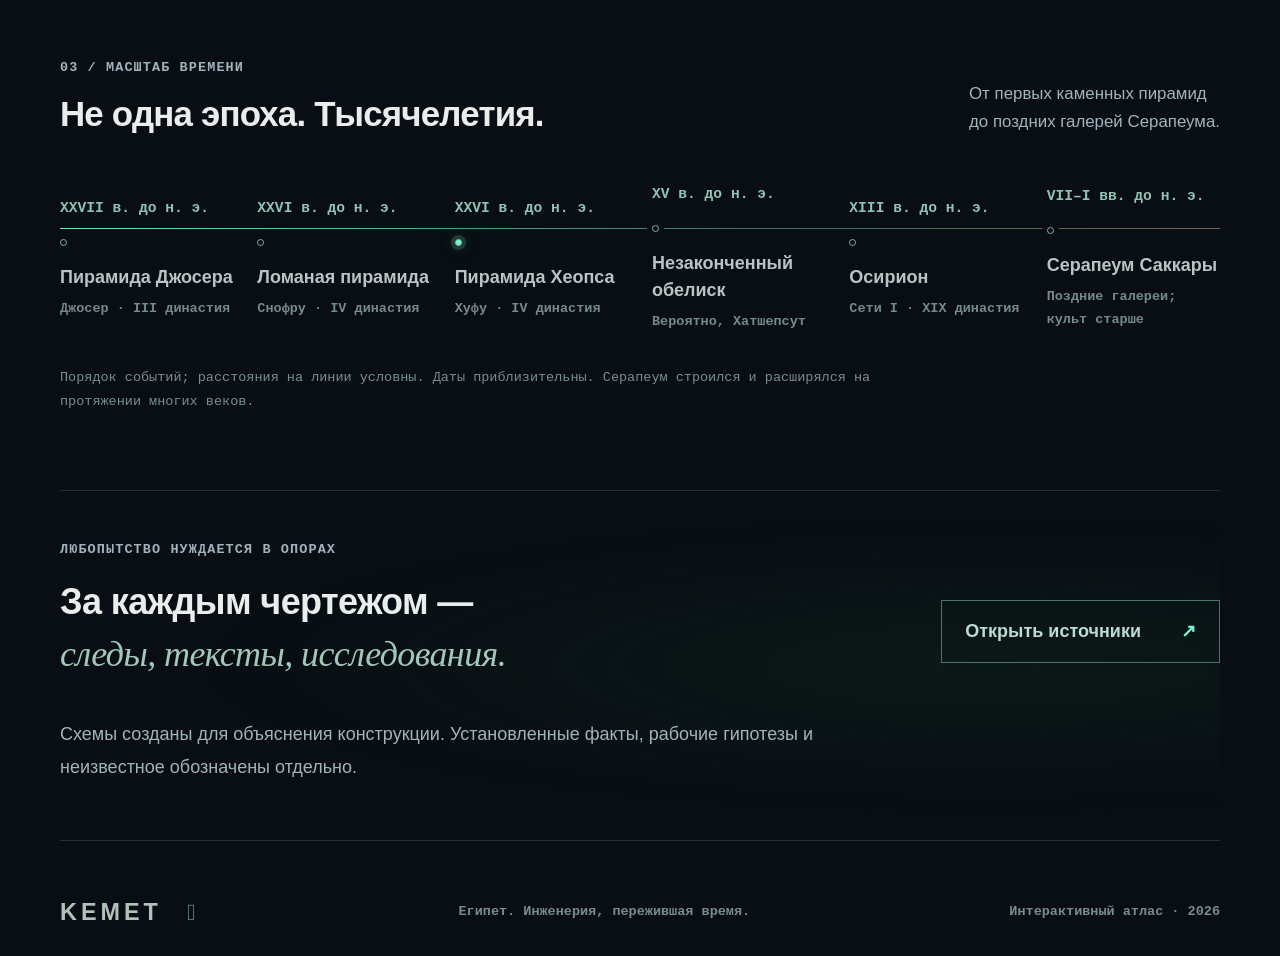
==== commit ed802af2: "Keep the text size selector comfortably sized in Safari" ====
--- a/index.html
+++ b/index.html
@@ -38,7 +38,7 @@
 .reading-controls{display:flex;align-items:center;justify-content:flex-end;gap:14px;padding-top:24px}
 .reading-controls label{font-size:.875rem;font-weight:650;display:flex;align-items:center;gap:10px;color:#bdcec9}
 .reading-controls label b{font-size:1.25rem;color:var(--cyan);letter-spacing:-1px}
-.reading-controls select{font:600 .875rem/1.4 var(--sans);color:var(--cyan);background:#142923;border:1px solid #50806d;border-radius:6px;padding:10px 30px 10px 13px;min-height:44px;max-width:100%;cursor:pointer}
+.reading-controls select{font:600 .875rem/1.4 var(--sans);color:var(--cyan);background:#142923;border:1px solid #50806d;border-radius:6px;padding:10px 34px 10px 13px;min-height:46px;max-width:100%;cursor:pointer;appearance:none;-webkit-appearance:none;background-image:url("data:image/svg+xml,%3Csvg xmlns='http://www.w3.org/2000/svg' width='12' height='8' viewBox='0 0 12 8'%3E%3Cpath d='m1 1 5 5 5-5' fill='none' stroke='%2375f5d4' stroke-width='1.7'/%3E%3C/svg%3E");background-repeat:no-repeat;background-position:right 12px center;background-size:12px 8px}
 .reading-controls select:focus-visible{outline:2px solid var(--cyan);outline-offset:4px}
 .atlas-intro{padding-top:24px}
 .brand{gap:13px}.brand .app-icon{width:54px;height:54px;border-radius:13px;flex-shrink:0;box-shadow:0 0 24px #56e3bf1c}
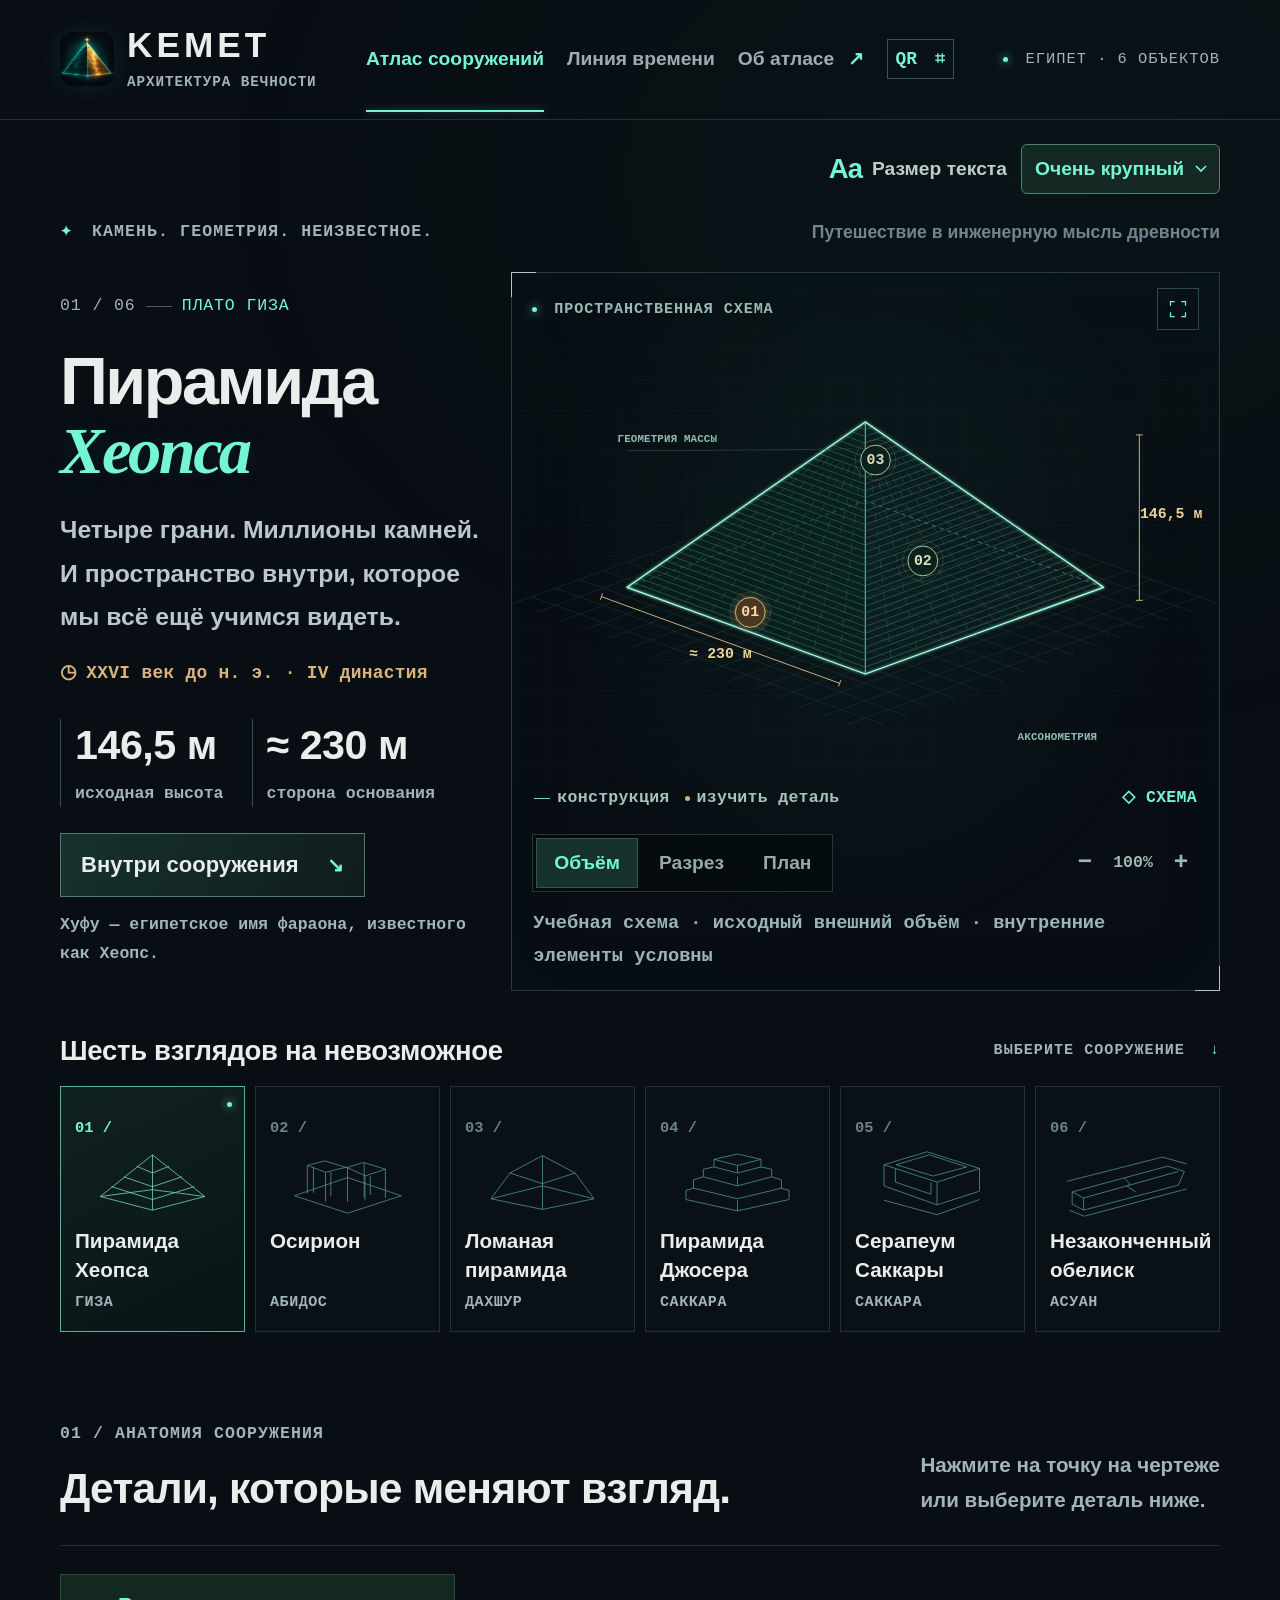
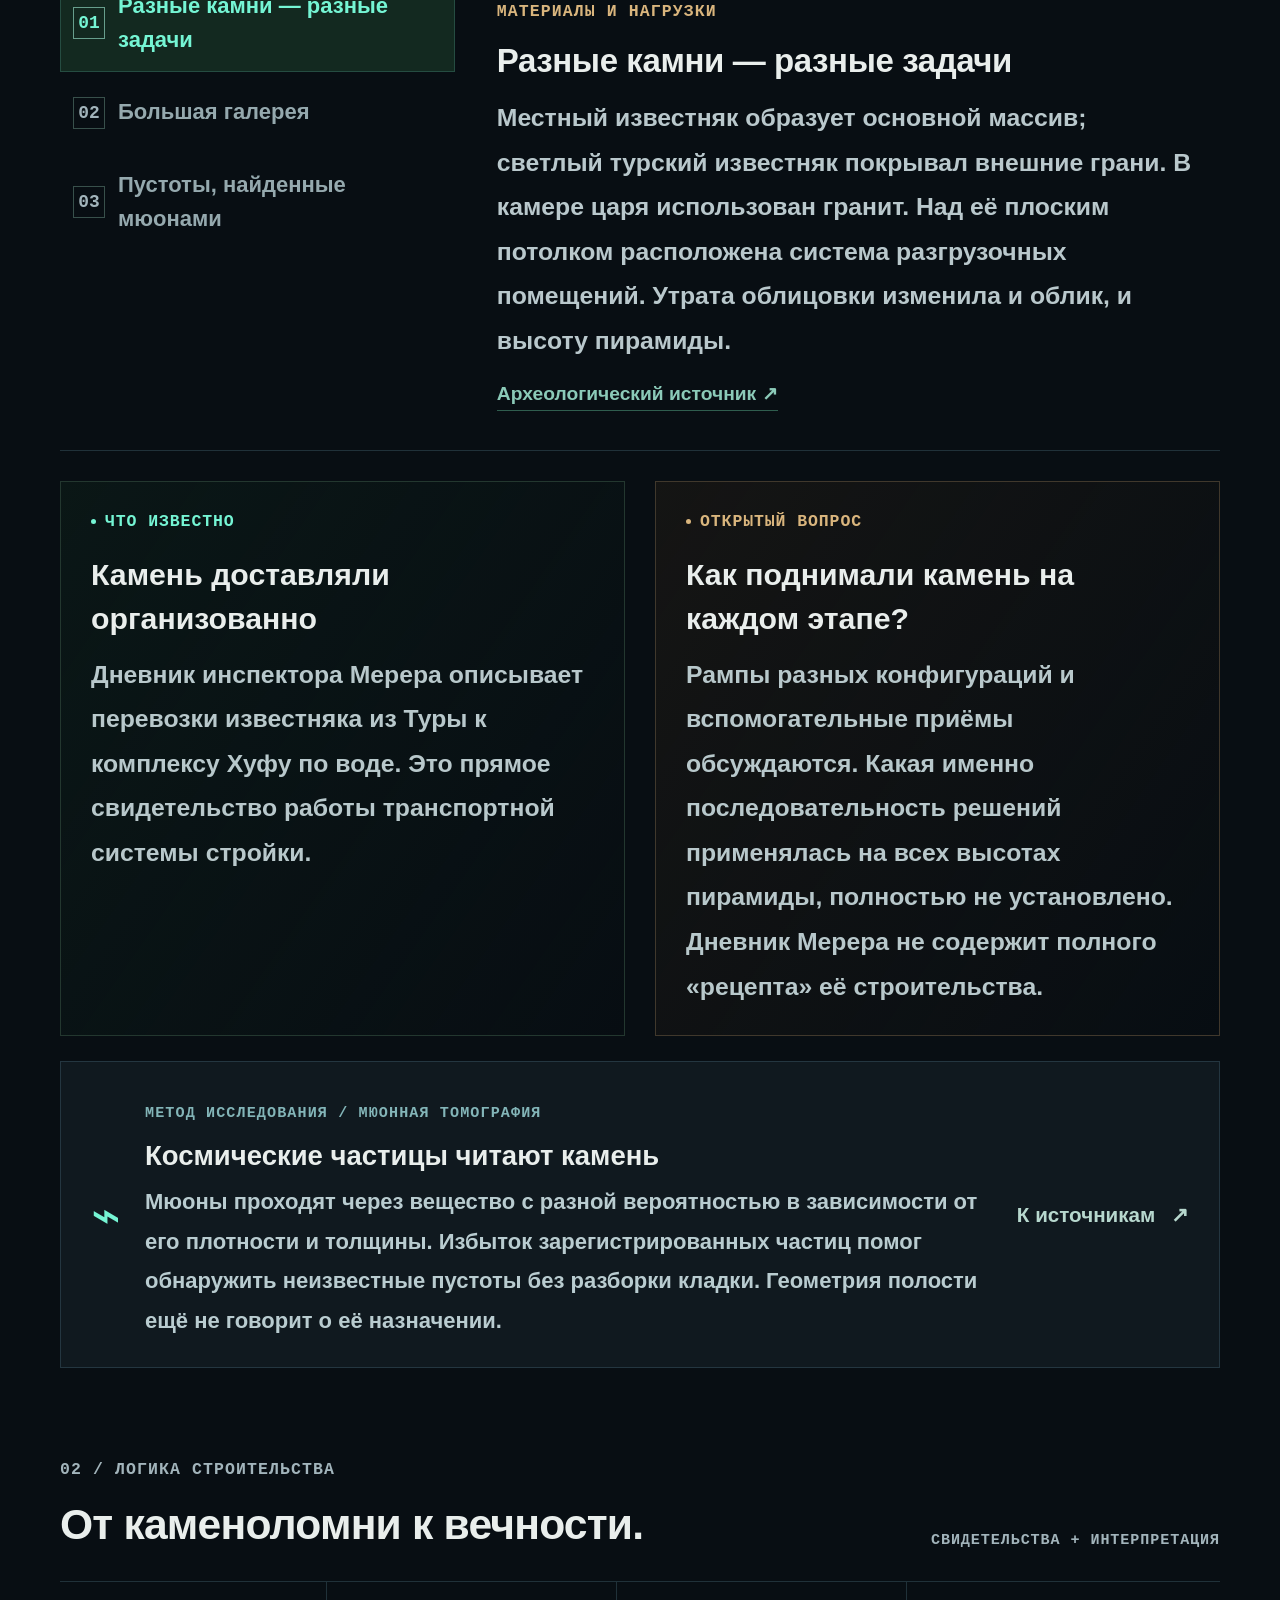
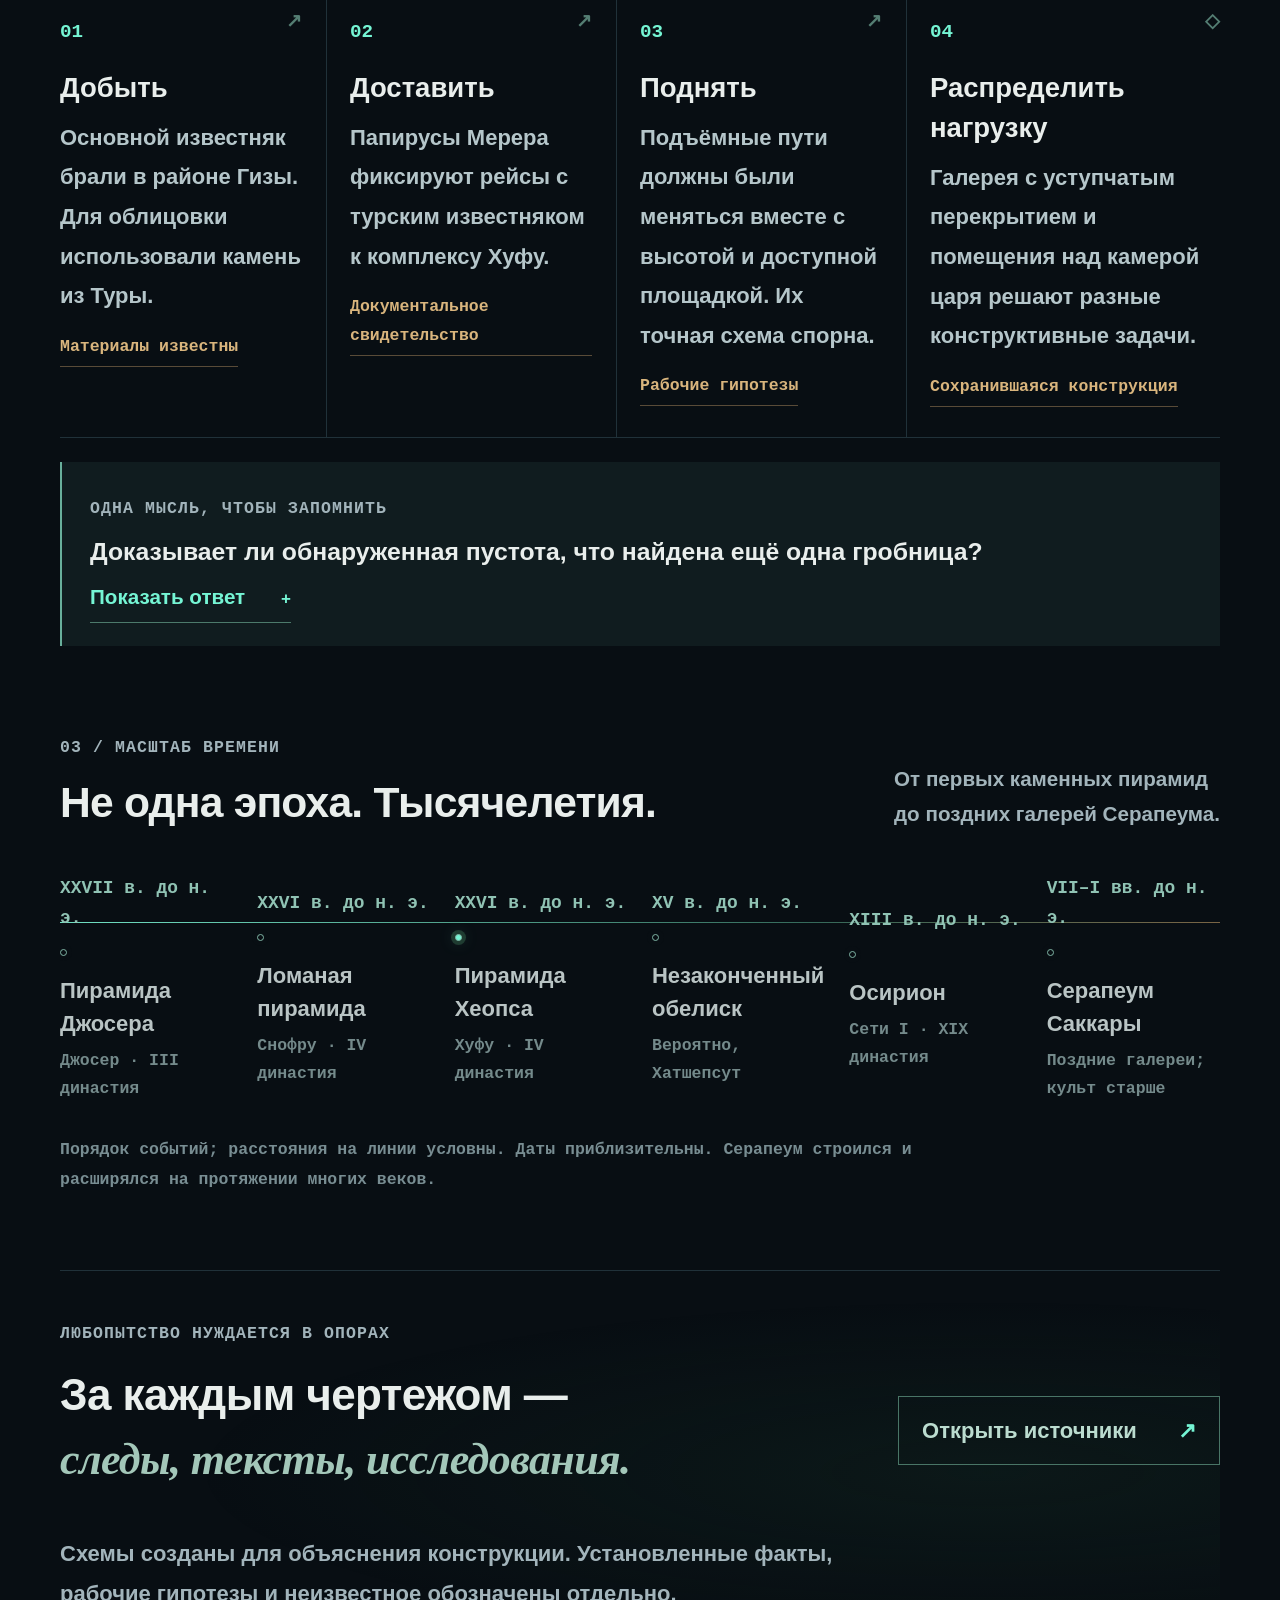
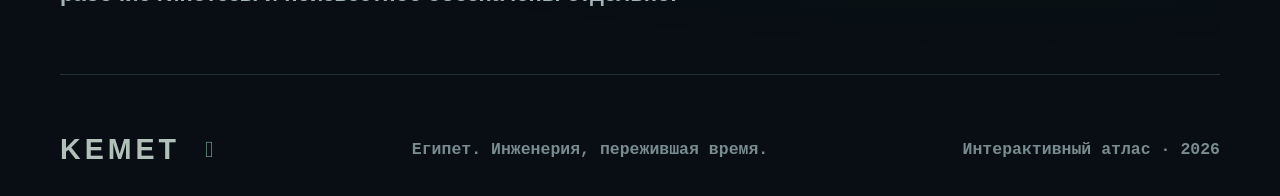
==== commit 8e3bbf49: "Add safe automatic updates and larger, heavier reading sizes" ====
--- a/index.html
+++ b/index.html
@@ -1,6 +1,7 @@
 <!doctype html>
 <html lang="ru">
 <head>
+  <meta name="atlas-app" content="kemet"><meta name="atlas-version" content="r-254d8e3eab4c4f8f185b"><meta name="atlas-built" content="2026-10-10T07:00:52+00:00">
   <meta charset="utf-8">
   <meta name="viewport" content="width=device-width, initial-scale=1">
   <meta name="theme-color" content="#080e13">
@@ -17,7 +18,7 @@
   <script>document.documentElement.dataset.textSize='large';try{const s=localStorage.getItem('kemet-text-size');if(['normal','large','xlarge'].includes(s))document.documentElement.dataset.textSize=s;}catch{}</script>
   <style>@charset "UTF-8";
 :root{color-scheme:dark;--bg:#080e13;--panel:#0d171d;--line:#203139;--muted:#8b9da5;--text:#e9eeec;--cyan:#75f5d4;--amber:#d9b57d;--mono:Menlo,Consolas,"Liberation Mono",monospace;--sans:-apple-system,BlinkMacSystemFont,"Segoe UI",Arial,sans-serif;--serif:Georgia,"Times New Roman",serif}
-*{box-sizing:border-box}html{scroll-behavior:smooth;scroll-padding-top:100px}body{margin:0;background:var(--bg);color:var(--text);font-family:var(--sans);-webkit-font-smoothing:antialiased;font-size:16px;line-height:1.6}body::before{content:"";position:fixed;inset:0;pointer-events:none;z-index:-1;background:radial-gradient(ellipse at 80% 20%,#0e292637,transparent 55%)}button,a,input{-webkit-tap-highlight-color:transparent}button{font:inherit;color:inherit;cursor:pointer}a{color:inherit;text-decoration:none}button{border:0;background:none}button:focus-visible,a:focus-visible,[tabindex]:focus-visible{outline:2px solid var(--cyan);outline-offset:5px}button:disabled{opacity:.3;cursor:default}svg{display:block}::selection{background:#3e967b;color:#fff}[hidden]{display:none!important}.skip-link{position:fixed;top:-80px;left:20px;padding:12px;background:var(--cyan);color:#071612;z-index:60}.skip-link:focus{top:12px}.site-header{max-width:1560px;padding:27px 60px;margin:auto;display:flex;align-items:center;justify-content:space-between;gap:35px;border-bottom:1px solid var(--line)}.brand{display:flex;gap:12px;align-items:center}.brand svg{width:39px;height:39px;stroke:var(--cyan);stroke-width:1.3;fill:none;filter:drop-shadow(0 0 6px #6affbc40)}.brand>span{font-size:26px;font-weight:500;letter-spacing:5px;line-height:1.05}.brand small{display:block;font-family:var(--mono);font-size:8px;letter-spacing:1.6px;color:var(--muted);margin-top:8px;white-space:nowrap}.top-nav{display:flex;align-items:center;gap:31px;font-size:13px}.top-nav a,.top-nav button{white-space:nowrap;position:relative;padding:10px 0;color:#9eadb3}.top-nav .active{color:var(--cyan)}.top-nav .active:after{content:"";height:2px;background:var(--cyan);box-shadow:0 0 10px #7cf6d45c;position:absolute;bottom:-28px;left:0;right:0}.top-nav button span{margin-left:8px;color:var(--cyan)}.header-mark{font:9px var(--mono);letter-spacing:1.6px;color:var(--muted);white-space:nowrap}.header-mark i,.drawing-top i{display:inline-block;height:5px;width:5px;background:var(--cyan);border-radius:50%;box-shadow:0 0 10px #6dffd6;margin-right:7px;vertical-align:middle}main{max-width:1440px;margin:0 auto;padding:0 60px}.atlas-intro{display:flex;align-items:center;justify-content:space-between;padding-top:36px;margin-bottom:26px}.eyebrow{font:10px/1.6 var(--mono);letter-spacing:1.8px;color:var(--muted)}.tiny-star{color:var(--cyan);font-size:14px;margin-right:8px}.intro-note{font-size:11px;color:#70858f}.hero-grid{display:grid;grid-template-columns:minmax(330px,.84fr) minmax(0,1.38fr);gap:20px;align-items:center;min-height:540px}.hero-copy{padding:14px 0 16px}.location-line{display:flex;align-items:center;gap:13px;color:var(--cyan);font:10px var(--mono);letter-spacing:1.5px;text-transform:uppercase}.location-line>span:first-child{color:var(--muted)}.dash{width:26px;height:1px;background:#41605f}h1{font-size:clamp(48px,5.2vw,76px);font-weight:450;line-height:1.03;letter-spacing:-3px;margin:27px 0 22px}h1 em{display:block;font-family:var(--serif);font-weight:400;color:var(--cyan);line-height:1.07;text-shadow:0 0 30px #52ffbe17}h1 .long-title{font-size:.8em;letter-spacing:-2px}.hero-tagline{font-size:15px;color:#a2b0b6;max-width:350px;line-height:1.8;margin:0 0 19px}.era{display:flex;gap:9px;align-items:center;color:var(--amber);font:10px/1.7 var(--mono);letter-spacing:.3px}.era-icon{font-size:19px}.hero-facts{display:flex;gap:30px;margin:29px 0 26px}.hero-fact{border-left:1px solid #36524d;padding-left:14px;max-width:47%}.hero-fact strong{font-size:25px;line-height:1.25;font-weight:450;letter-spacing:-.5px;display:block}.hero-fact span{font:9px/1.7 var(--mono);color:var(--muted);display:block;margin-top:6px}.explore-button{display:inline-flex;align-items:center;gap:28px;border:1px solid #527a70;padding:12px 19px;font-size:12px;background:linear-gradient(120deg,#16322c,#101c1e);transition:.2s}.explore-button span{font-size:20px;color:var(--cyan)}.explore-button:hover{border-color:var(--cyan);box-shadow:0 0 25px #7bffd21b}.hero-footnote{font:9px/1.7 var(--mono);color:#748890;max-width:350px;margin:14px 0 0}.drawing-card{position:relative;min-width:0;background:radial-gradient(ellipse at 50% 42%,#17413b38,transparent 63%);border:1px solid #243c3e;box-shadow:inset 0 0 70px #0e393714;isolation:isolate}.drawing-card:before,.drawing-card:after{content:"";position:absolute;width:24px;height:24px;border-color:var(--cyan);opacity:.75;pointer-events:none}.drawing-card:before{top:-1px;left:-1px;border-top:1px solid;border-left:1px solid}.drawing-card:after{bottom:-1px;right:-1px;border-bottom:1px solid;border-right:1px solid}.drawing-top{display:flex;justify-content:space-between;align-items:center;padding:15px 20px;font:9px var(--mono);letter-spacing:1.2px;color:#99b9b2}.icon-button{display:grid;place-items:center;width:32px;height:32px;border:1px solid #304942;color:var(--cyan);line-height:1}.icon-button svg{width:15px;fill:none;stroke:currentColor;stroke-width:1.5}.icon-button:hover{background:#16342c}.drawing-stage{height:380px;position:relative;overflow:hidden;background-image:linear-gradient(#58b5ac06 1px,transparent 1px),linear-gradient(90deg,#58b5ac06 1px,transparent 1px);background-size:35px 35px}.drawing-stage svg{width:100%;height:100%;overflow:visible}.drawing-legend{display:flex;padding:0 22px;gap:22px;font:8px var(--mono);letter-spacing:.3px;color:#7e9a97;align-items:center}.drawing-legend>span{display:flex;gap:7px;align-items:center}.legend-line{width:16px;height:1px;background:#76d1bc}.legend-dot{width:5px;height:5px;background:var(--amber);border-radius:50%}.compass{margin-left:auto;color:var(--cyan)}.drawing-bottom{display:flex;justify-content:space-between;align-items:center;gap:15px;padding:20px 20px 10px}.view-switch{display:flex;gap:3px;padding:3px;background:#050b0ebf;border:1px solid #243734}.view-switch button{font-size:10px;padding:7px 17px;color:#97a9a9;white-space:nowrap;border:1px solid transparent}.view-switch .active{color:var(--cyan);background:#17322d;border-color:#33574c}.zoom-control{display:flex;align-items:center;gap:1px}.zoom-control button{font:12px var(--mono);color:#9fb8b1;min-width:29px;height:30px}.zoom-control #zoom-reset{font-size:9px;min-width:46px}.zoom-control button:hover{color:var(--cyan);background:#17312c}.drawing-disclaimer{font:8px/1.7 var(--mono);color:#6f8788;margin:0;padding:0 21px 13px}.drawing-card.is-expanded{position:fixed;inset:20px;z-index:40;background:var(--bg);display:flex;flex-direction:column;box-shadow:0 0 0 30px #020708ed}.is-expanded .drawing-stage{flex:1;height:auto;min-height:0}.is-expanded .drawing-bottom{max-width:750px;width:100%;align-self:center}.is-expanded .drawing-legend{max-width:750px;width:100%;align-self:center}.is-expanded .drawing-disclaimer{text-align:center;margin:8px}.is-expanded .drawing-stage svg{max-height:100%}.collection-heading{display:flex;align-items:center;justify-content:space-between;margin:40px 0 15px;gap:20px}.collection-heading h2{font-size:17px;letter-spacing:-.3px;font-weight:450;margin:0}.collection-heading>span{font:8px var(--mono);color:var(--muted);letter-spacing:1px;white-space:nowrap}.collection-heading>span span{color:var(--cyan);margin-left:15px}.monument-rail{display:grid;grid-template-columns:repeat(6,1fr);gap:10px}.monument-card{position:relative;text-align:left;border:1px solid var(--line);padding:15px 14px 13px;background:#0d161b8a;min-width:0;transition:border-color .25s,background .25s}.monument-card:hover{border-color:#558479;background:#122620}.monument-card.selected{border-color:#5caf98;background:linear-gradient(155deg,#17352e80,#0c1b1880);box-shadow:0 0 20px #47e4ad08}.monument-card.selected:after{content:"";position:absolute;right:12px;top:15px;width:5px;height:5px;border-radius:50%;background:var(--cyan);box-shadow:0 0 10px #7cffe5}.card-index{font:8px var(--mono);color:#6a8583}.monument-card.selected .card-index{color:var(--cyan)}.mini-diagram{width:100%;height:65px;margin:5px auto 7px;opacity:.66}.selected .mini-diagram{opacity:1}.card-name{font-size:12px;font-weight:500;display:block;white-space:normal;line-height:1.4;min-height:34px}.card-place{font:8px var(--mono);color:var(--muted);margin-top:5px;display:block;letter-spacing:.5px}.details-section,.construction-section,.timeline-section{padding-top:78px}.section-heading{display:flex;justify-content:space-between;align-items:flex-end;gap:30px;margin-bottom:28px}.section-heading h2{font-weight:450;font-size:31px;letter-spacing:-.8px;line-height:1.3;margin:10px 0 0}.section-heading>p{font-size:12px;color:var(--muted);line-height:1.7;margin:0}.anatomy-grid{display:grid;grid-template-columns:.7fr 1.3fr;gap:32px;border-top:1px solid var(--line);border-bottom:1px solid var(--line);padding:28px 0}.point-list{display:flex;flex-direction:column;gap:8px}.point-button{display:flex;align-items:center;gap:13px;text-align:left;border:1px solid transparent;padding:12px 15px;font-size:13px;color:#95a9ae;line-height:1.5}.point-button>span{font:10px var(--mono);color:var(--muted);border:1px solid #38504b;width:25px;height:25px;display:grid;place-items:center;flex-shrink:0}.point-button.active{color:var(--cyan);border-color:#254c41;background:#132920}.point-button.active>span{color:var(--cyan);border-color:#679e8c}.point-detail{padding:14px 25px 10px 10px;align-self:center}.point-detail .eyebrow{color:var(--amber);font-size:9px}.point-detail h3{font-size:22px;font-weight:450;margin:10px 0 12px;letter-spacing:-.4px}.point-detail p{font-size:14px;line-height:1.85;color:#a7b7bb;margin:0;max-width:660px}.point-detail .detail-source{display:inline-block;margin-top:15px;color:#8bcab8;font-size:11px;border-bottom:1px solid #2f5d4e}.evidence-grid{display:grid;grid-template-columns:1fr 1fr;gap:30px;padding-top:30px}.evidence{padding:26px 30px;border:1px solid #23372f;background:linear-gradient(125deg,#0d201a80,transparent)}.evidence.unresolved{border-color:#40382c;background:linear-gradient(125deg,#29201666,transparent)}.evidence-label{font:9px var(--mono);color:var(--cyan);letter-spacing:1.4px;display:flex;align-items:center;gap:9px}.evidence-label i{width:5px;height:5px;border-radius:50%;background:var(--cyan)}.unresolved .evidence-label{color:var(--amber)}.unresolved .evidence-label i{background:var(--amber)}.evidence h3{font-size:19px;font-weight:450;line-height:1.45;margin:17px 0 12px}.evidence p{font-size:13px;color:#9cacaf;line-height:1.85;margin:0}.research-strip{display:flex;align-items:center;gap:24px;background:#10191f;padding:27px 30px;margin-top:25px;border:1px solid #243640}.research-icon{color:var(--cyan);font:50px var(--serif);line-height:1}.research-strip>div{flex:1}.research-strip .eyebrow{font-size:8px;color:#83b5b8}.research-strip h3{font-size:17px;font-weight:450;line-height:1.5;margin:6px 0}.research-strip p{font-size:12px;color:#99abb1;line-height:1.8;margin:0}.text-button{font-size:11px;white-space:nowrap;color:#b7d8ce;padding:8px 0}.text-button span{margin-left:10px}.subtle-label{font:8px var(--mono);letter-spacing:.9px;color:var(--muted)}.process-grid{display:grid;grid-template-columns:repeat(4,1fr);border-top:1px solid var(--line);border-bottom:1px solid var(--line)}.process-step{padding:27px 24px 30px 0;margin-right:23px;border-right:1px solid var(--line);position:relative}.process-step:last-child{border:0;margin-right:0;padding-right:0}.process-num{font:10px var(--mono);color:var(--cyan)}.process-num:after{content:"↗";color:#547e73;float:right}.process-step:last-child .process-num:after{content:"◇"}.process-step h3{font-weight:450;font-size:17px;line-height:1.45;margin:19px 0 10px}.process-step p{font-size:12px;color:#97aaae;line-height:1.85;margin:0}.process-step small{display:inline-block;font:8px var(--mono);color:var(--amber);margin-top:17px;border-bottom:1px solid #594b38;padding-bottom:4px}.recall{display:flex;flex-wrap:wrap;align-items:center;justify-content:space-between;column-gap:30px;background:#101c1f;padding:23px 28px;margin-top:24px;border-left:2px solid #68af9b}.recall .eyebrow{font-size:8px}.recall p{font-size:14px;margin:7px 0 0}.recall button{font-size:11px;border-bottom:1px solid #4c7a6b;padding:9px 0;color:var(--cyan);white-space:nowrap}.recall button span{padding-left:30px;font-size:17px}.recall #recall-answer{width:100%;border-top:1px solid #284139;margin:20px 0 0;padding:20px 0 0;color:#abc8be;font-size:13px;line-height:1.8}.timeline-scroll{overflow-x:auto;padding:14px 0 5px;scrollbar-color:#316052 transparent;scrollbar-width:thin}.timeline{display:grid;grid-template-columns:repeat(6,1fr);min-width:880px;position:relative;gap:20px}.timeline:before{content:"";position:absolute;left:0;right:0;top:39px;height:1px;background:linear-gradient(90deg,#70e0c3,#35695a 65%,#796444)}.timeline-item{text-align:left;padding:0 0 15px;position:relative;min-width:0}.timeline-date{font:10px var(--mono);color:#90c3b4;display:block;line-height:20px}.timeline-node{position:relative;display:block;width:7px;height:7px;margin:16px 0 18px;border:1px solid #80b6a6;border-radius:50%;background:var(--bg);box-shadow:0 0 0 5px var(--bg)}.timeline-item.active .timeline-node{background:var(--cyan);box-shadow:0 0 0 4px #1f3c31,0 0 16px #80ffd660}.timeline-name{display:block;font-size:12px;line-height:1.4;color:#b9c4c4}.timeline-era{display:block;font:8px/1.7 var(--mono);color:#748a8b;margin-top:7px}.timeline-note{font:9px/1.9 var(--mono);color:#788d92;margin-top:12px;max-width:860px}.sources-section{margin:75px 0 58px;border-top:1px solid var(--line);border-bottom:1px solid var(--line);padding:39px 0;background:radial-gradient(ellipse at 80% 50%,#16362944,transparent 60%)}.sources-section>div{display:flex;align-items:center;justify-content:space-between;gap:30px}.sources-section h2{font-size:33px;line-height:1.4;letter-spacing:-.6px;font-weight:400;margin:14px 0 20px}.sources-section em{font-family:var(--serif);font-weight:400;color:#a3c7b9}.sources-section>p{font-size:12px;color:var(--muted);max-width:650px}.source-button{border:1px solid #497566;padding:16px 23px;font-size:12px;white-space:nowrap;color:#bbdccf}.source-button span{margin-left:35px;color:var(--cyan)}.source-button:hover{background:#1a3027}footer{max-width:1440px;padding:0 60px 30px;margin:auto;display:flex;justify-content:space-between;align-items:center;gap:25px;color:#788b91;font:9px var(--mono)}.footer-brand{font:20px var(--sans);color:#b1c1ba;letter-spacing:4px;display:flex;align-items:center;gap:25px}.footer-brand span{color:#69947f;font-size:23px}dialog{background:#101a20;color:var(--text);border:1px solid #3a5b50;padding:32px 35px;max-width:740px;width:calc(100% - 32px);max-height:85dvh;box-shadow:0 0 100px #050a0d80}dialog::backdrop{background:#03070be8;backdrop-filter:blur(8px)}.dialog-top{display:flex;justify-content:space-between;align-items:center;gap:20px}dialog h2{font-size:29px;font-weight:450;line-height:1.3;letter-spacing:-.5px;margin:21px 0}dialog>p{color:#a4b8bd;font-size:14px;line-height:1.85}.dialog-intro{font-size:13px}.source-group{border-top:1px solid #2d3f41;margin-top:25px;padding-top:18px}.source-group h3{font-size:18px;font-weight:450;margin:5px 0 14px}.source-link{display:block;border-left:1px solid #386354;padding:2px 0 2px 14px;margin:15px 0}.source-link strong{font-size:12px;line-height:1.7;color:var(--cyan);font-weight:450;display:block}.source-link span{font-size:11px;color:#90a5aa;display:block;margin-top:5px}.source-link:hover strong{text-decoration:underline}.dialog-footnote{font:10px/1.8 var(--mono);color:#7f999b;border-top:1px solid #293f3b;padding-top:20px;margin-top:28px}.toast{position:fixed;bottom:24px;left:50%;transform:translate(-50%,20px);opacity:0;background:#19382e;border:1px solid #629b83;padding:10px 22px;font-size:12px;pointer-events:none;transition:.2s;z-index:100}.toast.show{opacity:1;transform:translate(-50%,0)}
+*{box-sizing:border-box}html{scroll-behavior:smooth;scroll-padding-top:100px}body{margin:0;background:var(--bg);color:var(--text);font-family:var(--sans);-webkit-font-smoothing:antialiased;font-size:16px;line-height:1.6}body::before{content:"";position:fixed;inset:0;pointer-events:none;z-index:-1;background:radial-gradient(ellipse at 80% 20%,#0e292637,transparent 55%)}button,a,input{-webkit-tap-highlight-color:transparent}button{font:inherit;color:inherit;cursor:pointer}a{color:inherit;text-decoration:none}button{border:0;background:none}button:focus-visible,a:focus-visible,[tabindex]:focus-visible{outline:2px solid var(--cyan);outline-offset:5px}button:disabled{opacity:.3;cursor:default}svg{display:block}::selection{background:#3e967b;color:#fff}[hidden]{display:none!important}.skip-link{position:fixed;top:-80px;left:20px;padding:12px;background:var(--cyan);color:#071612;z-index:60}.skip-link:focus{top:12px}.site-header{max-width:1560px;padding:27px 60px;margin:auto;display:flex;align-items:center;justify-content:space-between;gap:35px;border-bottom:1px solid var(--line)}.brand{display:flex;gap:12px;align-items:center}.brand svg{width:39px;height:39px;stroke:var(--cyan);stroke-width:1.3;fill:none;filter:drop-shadow(0 0 6px #6affbc40)}.brand>span{font-size:26px;font-weight:600;letter-spacing:5px;line-height:1.05}.brand small{display:block;font-family:var(--mono);font-size:8px;letter-spacing:1.6px;color:var(--muted);margin-top:8px;white-space:nowrap}.top-nav{display:flex;align-items:center;gap:31px;font-size:13px}.top-nav a,.top-nav button{white-space:nowrap;position:relative;padding:10px 0;color:#9eadb3}.top-nav .active{color:var(--cyan)}.top-nav .active:after{content:"";height:2px;background:var(--cyan);box-shadow:0 0 10px #7cf6d45c;position:absolute;bottom:-28px;left:0;right:0}.top-nav button span{margin-left:8px;color:var(--cyan)}.header-mark{font:9px var(--mono);letter-spacing:1.6px;color:var(--muted);white-space:nowrap}.header-mark i,.drawing-top i{display:inline-block;height:5px;width:5px;background:var(--cyan);border-radius:50%;box-shadow:0 0 10px #6dffd6;margin-right:7px;vertical-align:middle}main{max-width:1440px;margin:0 auto;padding:0 60px}.atlas-intro{display:flex;align-items:center;justify-content:space-between;padding-top:36px;margin-bottom:26px}.eyebrow{font:10px/1.6 var(--mono);letter-spacing:1.8px;color:var(--muted)}.tiny-star{color:var(--cyan);font-size:14px;margin-right:8px}.intro-note{font-size:11px;color:#70858f}.hero-grid{display:grid;grid-template-columns:minmax(330px,.84fr) minmax(0,1.38fr);gap:20px;align-items:center;min-height:540px}.hero-copy{padding:14px 0 16px}.location-line{display:flex;align-items:center;gap:13px;color:var(--cyan);font:10px var(--mono);letter-spacing:1.5px;text-transform:uppercase}.location-line>span:first-child{color:var(--muted)}.dash{width:26px;height:1px;background:#41605f}h1{font-size:clamp(48px,5.2vw,76px);font-weight:450;line-height:1.03;letter-spacing:-3px;margin:27px 0 22px}h1 em{display:block;font-family:var(--serif);font-weight:500;color:var(--cyan);line-height:1.07;text-shadow:0 0 30px #52ffbe17}h1 .long-title{font-size:.8em;letter-spacing:-2px}.hero-tagline{font-size:15px;color:#a2b0b6;max-width:350px;line-height:1.8;margin:0 0 19px}.era{display:flex;gap:9px;align-items:center;color:var(--amber);font:10px/1.7 var(--mono);letter-spacing:.3px}.era-icon{font-size:19px}.hero-facts{display:flex;gap:30px;margin:29px 0 26px}.hero-fact{border-left:1px solid #36524d;padding-left:14px;max-width:47%}.hero-fact strong{font-size:25px;line-height:1.25;font-weight:450;letter-spacing:-.5px;display:block}.hero-fact span{font:9px/1.7 var(--mono);color:var(--muted);display:block;margin-top:6px}.explore-button{display:inline-flex;align-items:center;gap:28px;border:1px solid #527a70;padding:12px 19px;font-size:12px;background:linear-gradient(120deg,#16322c,#101c1e);transition:.2s}.explore-button span{font-size:20px;color:var(--cyan)}.explore-button:hover{border-color:var(--cyan);box-shadow:0 0 25px #7bffd21b}.hero-footnote{font:9px/1.7 var(--mono);color:#748890;max-width:350px;margin:14px 0 0}.drawing-card{position:relative;min-width:0;background:radial-gradient(ellipse at 50% 42%,#17413b38,transparent 63%);border:1px solid #243c3e;box-shadow:inset 0 0 70px #0e393714;isolation:isolate}.drawing-card:before,.drawing-card:after{content:"";position:absolute;width:24px;height:24px;border-color:var(--cyan);opacity:.75;pointer-events:none}.drawing-card:before{top:-1px;left:-1px;border-top:1px solid;border-left:1px solid}.drawing-card:after{bottom:-1px;right:-1px;border-bottom:1px solid;border-right:1px solid}.drawing-top{display:flex;justify-content:space-between;align-items:center;padding:15px 20px;font:9px var(--mono);letter-spacing:1.2px;color:#99b9b2}.icon-button{display:grid;place-items:center;width:32px;height:32px;border:1px solid #304942;color:var(--cyan);line-height:1}.icon-button svg{width:15px;fill:none;stroke:currentColor;stroke-width:1.5}.icon-button:hover{background:#16342c}.drawing-stage{height:380px;position:relative;overflow:hidden;background-image:linear-gradient(#58b5ac06 1px,transparent 1px),linear-gradient(90deg,#58b5ac06 1px,transparent 1px);background-size:35px 35px}.drawing-stage svg{width:100%;height:100%;overflow:visible}.drawing-legend{display:flex;padding:0 22px;gap:22px;font:8px var(--mono);letter-spacing:.3px;color:#7e9a97;align-items:center}.drawing-legend>span{display:flex;gap:7px;align-items:center}.legend-line{width:16px;height:1px;background:#76d1bc}.legend-dot{width:5px;height:5px;background:var(--amber);border-radius:50%}.compass{margin-left:auto;color:var(--cyan)}.drawing-bottom{display:flex;justify-content:space-between;align-items:center;gap:15px;padding:20px 20px 10px}.view-switch{display:flex;gap:3px;padding:3px;background:#050b0ebf;border:1px solid #243734}.view-switch button{font-size:10px;padding:7px 17px;color:#97a9a9;white-space:nowrap;border:1px solid transparent}.view-switch .active{color:var(--cyan);background:#17322d;border-color:#33574c}.zoom-control{display:flex;align-items:center;gap:1px}.zoom-control button{font:12px var(--mono);color:#9fb8b1;min-width:29px;height:30px}.zoom-control #zoom-reset{font-size:9px;min-width:46px}.zoom-control button:hover{color:var(--cyan);background:#17312c}.drawing-disclaimer{font:8px/1.7 var(--mono);color:#6f8788;margin:0;padding:0 21px 13px}.drawing-card.is-expanded{position:fixed;inset:20px;z-index:40;background:var(--bg);display:flex;flex-direction:column;box-shadow:0 0 0 30px #020708ed}.is-expanded .drawing-stage{flex:1;height:auto;min-height:0}.is-expanded .drawing-bottom{max-width:750px;width:100%;align-self:center}.is-expanded .drawing-legend{max-width:750px;width:100%;align-self:center}.is-expanded .drawing-disclaimer{text-align:center;margin:8px}.is-expanded .drawing-stage svg{max-height:100%}.collection-heading{display:flex;align-items:center;justify-content:space-between;margin:40px 0 15px;gap:20px}.collection-heading h2{font-size:17px;letter-spacing:-.3px;font-weight:450;margin:0}.collection-heading>span{font:8px var(--mono);color:var(--muted);letter-spacing:1px;white-space:nowrap}.collection-heading>span span{color:var(--cyan);margin-left:15px}.monument-rail{display:grid;grid-template-columns:repeat(6,1fr);gap:10px}.monument-card{position:relative;text-align:left;border:1px solid var(--line);padding:15px 14px 13px;background:#0d161b8a;min-width:0;transition:border-color .25s,background .25s}.monument-card:hover{border-color:#558479;background:#122620}.monument-card.selected{border-color:#5caf98;background:linear-gradient(155deg,#17352e80,#0c1b1880);box-shadow:0 0 20px #47e4ad08}.monument-card.selected:after{content:"";position:absolute;right:12px;top:15px;width:5px;height:5px;border-radius:50%;background:var(--cyan);box-shadow:0 0 10px #7cffe5}.card-index{font:8px var(--mono);color:#6a8583}.monument-card.selected .card-index{color:var(--cyan)}.mini-diagram{width:100%;height:65px;margin:5px auto 7px;opacity:.66}.selected .mini-diagram{opacity:1}.card-name{font-size:12px;font-weight:600;display:block;white-space:normal;line-height:1.4;min-height:34px}.card-place{font:8px var(--mono);color:var(--muted);margin-top:5px;display:block;letter-spacing:.5px}.details-section,.construction-section,.timeline-section{padding-top:78px}.section-heading{display:flex;justify-content:space-between;align-items:flex-end;gap:30px;margin-bottom:28px}.section-heading h2{font-weight:450;font-size:31px;letter-spacing:-.8px;line-height:1.3;margin:10px 0 0}.section-heading>p{font-size:12px;color:var(--muted);line-height:1.7;margin:0}.anatomy-grid{display:grid;grid-template-columns:.7fr 1.3fr;gap:32px;border-top:1px solid var(--line);border-bottom:1px solid var(--line);padding:28px 0}.point-list{display:flex;flex-direction:column;gap:8px}.point-button{display:flex;align-items:center;gap:13px;text-align:left;border:1px solid transparent;padding:12px 15px;font-size:13px;color:#95a9ae;line-height:1.5}.point-button>span{font:10px var(--mono);color:var(--muted);border:1px solid #38504b;width:25px;height:25px;display:grid;place-items:center;flex-shrink:0}.point-button.active{color:var(--cyan);border-color:#254c41;background:#132920}.point-button.active>span{color:var(--cyan);border-color:#679e8c}.point-detail{padding:14px 25px 10px 10px;align-self:center}.point-detail .eyebrow{color:var(--amber);font-size:9px}.point-detail h3{font-size:22px;font-weight:450;margin:10px 0 12px;letter-spacing:-.4px}.point-detail p{font-size:14px;line-height:1.85;color:#a7b7bb;margin:0;max-width:660px}.point-detail .detail-source{display:inline-block;margin-top:15px;color:#8bcab8;font-size:11px;border-bottom:1px solid #2f5d4e}.evidence-grid{display:grid;grid-template-columns:1fr 1fr;gap:30px;padding-top:30px}.evidence{padding:26px 30px;border:1px solid #23372f;background:linear-gradient(125deg,#0d201a80,transparent)}.evidence.unresolved{border-color:#40382c;background:linear-gradient(125deg,#29201666,transparent)}.evidence-label{font:9px var(--mono);color:var(--cyan);letter-spacing:1.4px;display:flex;align-items:center;gap:9px}.evidence-label i{width:5px;height:5px;border-radius:50%;background:var(--cyan)}.unresolved .evidence-label{color:var(--amber)}.unresolved .evidence-label i{background:var(--amber)}.evidence h3{font-size:19px;font-weight:450;line-height:1.45;margin:17px 0 12px}.evidence p{font-size:13px;color:#9cacaf;line-height:1.85;margin:0}.research-strip{display:flex;align-items:center;gap:24px;background:#10191f;padding:27px 30px;margin-top:25px;border:1px solid #243640}.research-icon{color:var(--cyan);font:50px var(--serif);line-height:1}.research-strip>div{flex:1}.research-strip .eyebrow{font-size:8px;color:#83b5b8}.research-strip h3{font-size:17px;font-weight:450;line-height:1.5;margin:6px 0}.research-strip p{font-size:12px;color:#99abb1;line-height:1.8;margin:0}.text-button{font-size:11px;white-space:nowrap;color:#b7d8ce;padding:8px 0}.text-button span{margin-left:10px}.subtle-label{font:8px var(--mono);letter-spacing:.9px;color:var(--muted)}.process-grid{display:grid;grid-template-columns:repeat(4,1fr);border-top:1px solid var(--line);border-bottom:1px solid var(--line)}.process-step{padding:27px 24px 30px 0;margin-right:23px;border-right:1px solid var(--line);position:relative}.process-step:last-child{border:0;margin-right:0;padding-right:0}.process-num{font:10px var(--mono);color:var(--cyan)}.process-num:after{content:"↗";color:#547e73;float:right}.process-step:last-child .process-num:after{content:"◇"}.process-step h3{font-weight:450;font-size:17px;line-height:1.45;margin:19px 0 10px}.process-step p{font-size:12px;color:#97aaae;line-height:1.85;margin:0}.process-step small{display:inline-block;font:8px var(--mono);color:var(--amber);margin-top:17px;border-bottom:1px solid #594b38;padding-bottom:4px}.recall{display:flex;flex-wrap:wrap;align-items:center;justify-content:space-between;column-gap:30px;background:#101c1f;padding:23px 28px;margin-top:24px;border-left:2px solid #68af9b}.recall .eyebrow{font-size:8px}.recall p{font-size:14px;margin:7px 0 0}.recall button{font-size:11px;border-bottom:1px solid #4c7a6b;padding:9px 0;color:var(--cyan);white-space:nowrap}.recall button span{padding-left:30px;font-size:17px}.recall #recall-answer{width:100%;border-top:1px solid #284139;margin:20px 0 0;padding:20px 0 0;color:#abc8be;font-size:13px;line-height:1.8}.timeline-scroll{overflow-x:auto;padding:14px 0 5px;scrollbar-color:#316052 transparent;scrollbar-width:thin}.timeline{display:grid;grid-template-columns:repeat(6,1fr);min-width:880px;position:relative;gap:20px}.timeline:before{content:"";position:absolute;left:0;right:0;top:39px;height:1px;background:linear-gradient(90deg,#70e0c3,#35695a 65%,#796444)}.timeline-item{text-align:left;padding:0 0 15px;position:relative;min-width:0}.timeline-date{font:10px var(--mono);color:#90c3b4;display:block;line-height:20px}.timeline-node{position:relative;display:block;width:7px;height:7px;margin:16px 0 18px;border:1px solid #80b6a6;border-radius:50%;background:var(--bg);box-shadow:0 0 0 5px var(--bg)}.timeline-item.active .timeline-node{background:var(--cyan);box-shadow:0 0 0 4px #1f3c31,0 0 16px #80ffd660}.timeline-name{display:block;font-size:12px;line-height:1.4;color:#b9c4c4}.timeline-era{display:block;font:8px/1.7 var(--mono);color:#748a8b;margin-top:7px}.timeline-note{font:9px/1.9 var(--mono);color:#788d92;margin-top:12px;max-width:860px}.sources-section{margin:75px 0 58px;border-top:1px solid var(--line);border-bottom:1px solid var(--line);padding:39px 0;background:radial-gradient(ellipse at 80% 50%,#16362944,transparent 60%)}.sources-section>div{display:flex;align-items:center;justify-content:space-between;gap:30px}.sources-section h2{font-size:33px;line-height:1.4;letter-spacing:-.6px;font-weight:500;margin:14px 0 20px}.sources-section em{font-family:var(--serif);font-weight:500;color:#a3c7b9}.sources-section>p{font-size:12px;color:var(--muted);max-width:650px}.source-button{border:1px solid #497566;padding:16px 23px;font-size:12px;white-space:nowrap;color:#bbdccf}.source-button span{margin-left:35px;color:var(--cyan)}.source-button:hover{background:#1a3027}footer{max-width:1440px;padding:0 60px 30px;margin:auto;display:flex;justify-content:space-between;align-items:center;gap:25px;color:#788b91;font:9px var(--mono)}.footer-brand{font:20px var(--sans);color:#b1c1ba;letter-spacing:4px;display:flex;align-items:center;gap:25px}.footer-brand span{color:#69947f;font-size:23px}dialog{background:#101a20;color:var(--text);border:1px solid #3a5b50;padding:32px 35px;max-width:740px;width:calc(100% - 32px);max-height:85dvh;box-shadow:0 0 100px #050a0d80}dialog::backdrop{background:#03070be8;backdrop-filter:blur(8px)}.dialog-top{display:flex;justify-content:space-between;align-items:center;gap:20px}dialog h2{font-size:29px;font-weight:450;line-height:1.3;letter-spacing:-.5px;margin:21px 0}dialog>p{color:#a4b8bd;font-size:14px;line-height:1.85}.dialog-intro{font-size:13px}.source-group{border-top:1px solid #2d3f41;margin-top:25px;padding-top:18px}.source-group h3{font-size:18px;font-weight:450;margin:5px 0 14px}.source-link{display:block;border-left:1px solid #386354;padding:2px 0 2px 14px;margin:15px 0}.source-link strong{font-size:12px;line-height:1.7;color:var(--cyan);font-weight:450;display:block}.source-link span{font-size:11px;color:#90a5aa;display:block;margin-top:5px}.source-link:hover strong{text-decoration:underline}.dialog-footnote{font:10px/1.8 var(--mono);color:#7f999b;border-top:1px solid #293f3b;padding-top:20px;margin-top:28px}.toast{position:fixed;bottom:24px;left:50%;transform:translate(-50%,20px);opacity:0;background:#19382e;border:1px solid #629b83;padding:10px 22px;font-size:12px;pointer-events:none;transition:.2s;z-index:100}.toast.show{opacity:1;transform:translate(-50%,0)}
 /* Drafting language */
 .wire{fill:none;stroke:#6cd5bc;stroke-width:1.35;stroke-linejoin:round;stroke-linecap:round}.wire.soft{stroke:#387769;stroke-width:.8}.wire.dim{stroke:#30594e;stroke-width:.8}.wire.bright{stroke:#a1ffe1;stroke-width:1.8;filter:url(#glow)}.stone-fill{fill:#153a302b;stroke:#65c9ae;stroke-width:1.2}.stone-side{fill:#09271f85;stroke:#469580;stroke-width:1.1}.stone-top{fill:#265b4138;stroke:#7cdbb7;stroke-width:1.2}.amber-line{fill:none;stroke:#d7b67e;stroke-width:1.4}.amber-fill{fill:#c19b5230;stroke:#d5b57c;stroke-width:1.2}.hidden-line{stroke-dasharray:5 7;opacity:.6}.svg-label{fill:#8cbbab;font:13px var(--mono);letter-spacing:1.5px}.svg-small{fill:#669785;font:10px var(--mono);letter-spacing:1px}.svg-dim{fill:#d3b781;font:14px var(--mono);letter-spacing:.6px}.hotspot{cursor:pointer;outline:none}.hotspot .hotspot-hit{fill:transparent;stroke:none}.hotspot .hotspot-ring{fill:#0c201c;stroke:#b7d9b5;stroke-width:1.3}.hotspot text{fill:#dcdfbe;font:12px var(--mono);text-anchor:middle;dominant-baseline:central;pointer-events:none}.hotspot.active .hotspot-ring{stroke:#dbbb80;fill:#473923;filter:url(#gold-glow)}.hotspot.active text{fill:#ffdaa1}.hotspot:hover .hotspot-ring,.hotspot:focus-visible .hotspot-ring{stroke:#fff;stroke-width:2.3}.hotspot-halo{stroke:#c6b17540;fill:none;stroke-width:1;pointer-events:none}.diagram-content{transform-origin:500px 335px;transition:transform .25s ease}.drawing-enter{animation:drawing-in .45s ease}@keyframes drawing-in{from{opacity:.2}to{opacity:1}}
 @media(min-width:1500px){.hero-grid{min-height:610px}.drawing-stage{height:425px}.hero-tagline{font-size:16px;max-width:375px}}
@@ -33,101 +34,133 @@
 html{font-size:16px;-webkit-text-size-adjust:100%;text-size-adjust:100%}
 html[data-text-size="large"]{font-size:18px}
 html[data-text-size="xlarge"]{font-size:20px}
-body{font-size:1.125rem;font-weight:500}
+body{font-size:1.125rem;font-weight:600}
 :root{--muted:#a2b4bb}
 .reading-controls{display:flex;align-items:center;justify-content:flex-end;gap:14px;padding-top:24px}
-.reading-controls label{font-size:.875rem;font-weight:650;display:flex;align-items:center;gap:10px;color:#bdcec9}
+.reading-controls label{font-size:.875rem;font-weight:750;display:flex;align-items:center;gap:10px;color:#bdcec9}
 .reading-controls label b{font-size:1.25rem;color:var(--cyan);letter-spacing:-1px}
-.reading-controls select{font:600 .875rem/1.4 var(--sans);color:var(--cyan);background:#142923;border:1px solid #50806d;border-radius:6px;padding:10px 34px 10px 13px;min-height:46px;max-width:100%;cursor:pointer;appearance:none;-webkit-appearance:none;background-image:url("data:image/svg+xml,%3Csvg xmlns='http://www.w3.org/2000/svg' width='12' height='8' viewBox='0 0 12 8'%3E%3Cpath d='m1 1 5 5 5-5' fill='none' stroke='%2375f5d4' stroke-width='1.7'/%3E%3C/svg%3E");background-repeat:no-repeat;background-position:right 12px center;background-size:12px 8px}
+.reading-controls select{font:700 .875rem/1.4 var(--sans);color:var(--cyan);background:#142923;border:1px solid #50806d;border-radius:6px;padding:10px 34px 10px 13px;min-height:46px;max-width:100%;cursor:pointer;appearance:none;-webkit-appearance:none;background-image:url("data:image/svg+xml,%3Csvg xmlns='http://www.w3.org/2000/svg' width='12' height='8' viewBox='0 0 12 8'%3E%3Cpath d='m1 1 5 5 5-5' fill='none' stroke='%2375f5d4' stroke-width='1.7'/%3E%3C/svg%3E");background-repeat:no-repeat;background-position:right 12px center;background-size:12px 8px}
 .reading-controls select:focus-visible{outline:2px solid var(--cyan);outline-offset:4px}
 .atlas-intro{padding-top:24px}
 .brand{gap:13px}.brand .app-icon{width:54px;height:54px;border-radius:13px;flex-shrink:0;box-shadow:0 0 24px #56e3bf1c}
-.brand>span{font-size:1.6rem;font-weight:650;letter-spacing:4px}
-.brand small{font-size:.65rem;font-weight:600;letter-spacing:.9px;line-height:1.4}
-.top-nav{font-size:.875rem;gap:23px;font-weight:600}
-.top-nav button{font-weight:600}.header-mark{font-size:.7rem;letter-spacing:1px}
+.brand>span{font-size:1.6rem;font-weight:750;letter-spacing:4px}
+.brand small{font-size:.65rem;font-weight:700;letter-spacing:.9px;line-height:1.4}
+.top-nav{font-size:.875rem;gap:23px;font-weight:700}
+.top-nav button{font-weight:700}.header-mark{font-size:.7rem;letter-spacing:1px}
 .top-nav .active:after{bottom:-27px}
-.eyebrow{font-size:.75rem;line-height:1.65;letter-spacing:1.1px;font-weight:650}
-.intro-note{font-size:.8rem;font-weight:550}.location-line{font-size:.75rem;letter-spacing:.9px;line-height:1.65;flex-wrap:wrap;gap:10px}
-h1{font-weight:650;font-size:clamp(3rem,5.2vw,4.8rem);letter-spacing:-2.5px}h1 em{font-weight:600}
-.hero-tagline{font-size:1.125rem;font-weight:500;line-height:1.75;color:#bac7cc;max-width:450px}
-.era{font-size:.8125rem;font-weight:600;line-height:1.7}
-.hero-facts{gap:28px;flex-wrap:wrap}.hero-fact strong{font-size:1.875rem;font-weight:650;line-height:1.3;white-space:nowrap}
-.hero-fact span{font-size:.75rem;line-height:1.65;font-weight:550;margin-top:8px}
-.explore-button{font-size:1rem;font-weight:650;padding:13px 20px;min-height:50px}
-.hero-footnote{font-size:.75rem;line-height:1.75;font-weight:500;color:#a1b6bd;max-width:440px}
-.drawing-top{font-size:.6875rem;letter-spacing:.9px;gap:12px;line-height:1.6;font-weight:650}.drawing-top>span{flex:1}
+.eyebrow{font-size:.75rem;line-height:1.65;letter-spacing:1.1px;font-weight:750}
+.intro-note{font-size:.8rem;font-weight:650}.location-line{font-size:.75rem;letter-spacing:.9px;line-height:1.65;flex-wrap:wrap;gap:10px}
+h1{font-weight:750;font-size:clamp(3rem,5.2vw,4.8rem);letter-spacing:-2.5px}h1 em{font-weight:700}
+.hero-tagline{font-size:1.125rem;font-weight:600;line-height:1.75;color:#bac7cc;max-width:450px}
+.era{font-size:.8125rem;font-weight:700;line-height:1.7}
+.hero-facts{gap:28px;flex-wrap:wrap}.hero-fact strong{font-size:1.875rem;font-weight:750;line-height:1.3;white-space:nowrap}
+.hero-fact span{font-size:.75rem;line-height:1.65;font-weight:650;margin-top:8px}
+.explore-button{font-size:1rem;font-weight:750;padding:13px 20px;min-height:50px}
+.hero-footnote{font-size:.75rem;line-height:1.75;font-weight:600;color:#a1b6bd;max-width:440px}
+.drawing-top{font-size:.6875rem;letter-spacing:.9px;gap:12px;line-height:1.6;font-weight:750}.drawing-top>span{flex:1}
 .icon-button{width:42px;height:42px;flex-shrink:0}.icon-button svg{width:20px}
-.drawing-stage{height:440px}.drawing-legend{font-size:.75rem;line-height:1.6;gap:15px;flex-wrap:wrap;font-weight:550;color:#a6c5ba}
+.drawing-stage{height:440px}.drawing-legend{font-size:.75rem;line-height:1.6;gap:15px;flex-wrap:wrap;font-weight:650;color:#a6c5ba}
 .drawing-bottom{flex-wrap:wrap;gap:12px;padding-top:22px}
-.view-switch button{font-size:.875rem;padding:9px 17px;font-weight:650;min-height:44px}
-.zoom-control button{font-size:1.1rem;min-width:36px;height:44px;font-weight:650}
+.view-switch button{font-size:.875rem;padding:9px 17px;font-weight:750;min-height:44px}
+.zoom-control button{font-size:1.1rem;min-width:36px;height:44px;font-weight:750}
 .zoom-control #zoom-reset{font-size:.75rem;min-width:58px}
-.drawing-disclaimer{font-size:.6875rem;line-height:1.75;font-weight:550;color:#9bb6b2;padding-top:5px;padding-bottom:17px}
+.drawing-disclaimer{font-size:.6875rem;line-height:1.75;font-weight:650;color:#9bb6b2;padding-top:5px;padding-bottom:17px}
 .drawing-notes{display:none}
 .is-expanded .drawing-top{font-size:.75rem;line-height:1.65}
-.collection-heading h2{font-size:1.25rem;font-weight:650;line-height:1.45}
-.collection-heading>span{font-size:.6875rem;line-height:1.65;font-weight:600;white-space:normal;text-align:right;max-width:250px}
-.monument-card{padding:17px 14px}.card-index{font-size:.7rem;font-weight:650}
-.mini-diagram{height:72px}.card-name{font-size:.9375rem;font-weight:650;line-height:1.4;min-height:2.8em}
-.card-place{font-size:.6875rem;font-weight:600;line-height:1.6;letter-spacing:.5px}
-.section-heading h2{font-size:1.9375rem;font-weight:650;line-height:1.35}
-.section-heading>p{font-size:.9375rem;font-weight:500;line-height:1.7}
-.point-button{font-size:1rem;line-height:1.55;font-weight:600;padding:14px 12px}
-.point-button>span{font-size:.8125rem;width:32px;height:32px;font-weight:650}
+.collection-heading h2{font-size:1.25rem;font-weight:750;line-height:1.45}
+.collection-heading>span{font-size:.6875rem;line-height:1.65;font-weight:700;white-space:normal;text-align:right;max-width:250px}
+.monument-card{padding:17px 14px}.card-index{font-size:.7rem;font-weight:750}
+.mini-diagram{height:72px}.card-name{font-size:.9375rem;font-weight:750;line-height:1.4;min-height:2.8em}
+.card-place{font-size:.6875rem;font-weight:700;line-height:1.6;letter-spacing:.5px}
+.section-heading h2{font-size:1.9375rem;font-weight:750;line-height:1.35}
+.section-heading>p{font-size:.9375rem;font-weight:600;line-height:1.7}
+.point-button{font-size:1rem;line-height:1.55;font-weight:700;padding:14px 12px}
+.point-button>span{font-size:.8125rem;width:32px;height:32px;font-weight:750}
 .point-detail .eyebrow{font-size:.75rem;line-height:1.65}
-.point-detail h3{font-size:1.5rem;line-height:1.4;font-weight:650}
-.point-detail p{font-size:1.125rem;line-height:1.8;font-weight:500;color:#b9c8cc;max-width:740px}
-.point-detail .detail-source{font-size:.875rem;font-weight:600;line-height:1.65}
-.evidence-label{font-size:.75rem;line-height:1.7;font-weight:650;letter-spacing:.9px}
-.evidence h3{font-size:1.375rem;line-height:1.45;font-weight:650}
-.evidence p{font-size:1.125rem;font-weight:500;line-height:1.8;color:#b8c8cb}
+.point-detail h3{font-size:1.5rem;line-height:1.4;font-weight:750}
+.point-detail p{font-size:1.125rem;line-height:1.8;font-weight:600;color:#b9c8cc;max-width:740px}
+.point-detail .detail-source{font-size:.875rem;font-weight:700;line-height:1.65}
+.evidence-label{font-size:.75rem;line-height:1.7;font-weight:750;letter-spacing:.9px}
+.evidence h3{font-size:1.375rem;line-height:1.45;font-weight:750}
+.evidence p{font-size:1.125rem;font-weight:600;line-height:1.8;color:#b8c8cb}
 .research-strip .eyebrow{font-size:.6875rem;line-height:1.7}
-.research-strip h3{font-size:1.25rem;line-height:1.5;font-weight:650}
-.research-strip p{font-size:1rem;line-height:1.8;color:#b9ccd0;font-weight:500}
-.text-button{font-size:.9375rem;font-weight:650;line-height:1.6}
+.research-strip h3{font-size:1.25rem;line-height:1.5;font-weight:750}
+.research-strip p{font-size:1rem;line-height:1.8;color:#b9ccd0;font-weight:600}
+.text-button{font-size:.9375rem;font-weight:750;line-height:1.6}
 .research-strip{flex-wrap:wrap}.research-strip>div{min-width:220px}
-.subtle-label{font-size:.6875rem;font-weight:600;line-height:1.7}
-.process-num{font-size:.875rem;font-weight:650}
-.process-step h3{font-size:1.25rem;line-height:1.45;font-weight:650}
-.process-step p{font-size:1rem;line-height:1.8;font-weight:500;color:#b5c6ca}
-.process-step small{font-size:.75rem;line-height:1.75;font-weight:550}
-.recall .eyebrow{font-size:.75rem}.recall p{font-size:1.125rem;line-height:1.7;font-weight:600}
-.recall button{font-size:.9375rem;font-weight:650;line-height:1.5;min-height:44px}
-.recall #recall-answer{font-size:1.125rem;line-height:1.8;font-weight:500}
+.subtle-label{font-size:.6875rem;font-weight:700;line-height:1.7}
+.process-num{font-size:.875rem;font-weight:750}
+.process-step h3{font-size:1.25rem;line-height:1.45;font-weight:750}
+.process-step p{font-size:1rem;line-height:1.8;font-weight:600;color:#b5c6ca}
+.process-step small{font-size:.75rem;line-height:1.75;font-weight:650}
+.recall .eyebrow{font-size:.75rem}.recall p{font-size:1.125rem;line-height:1.7;font-weight:700}
+.recall button{font-size:.9375rem;font-weight:750;line-height:1.5;min-height:44px}
+.recall #recall-answer{font-size:1.125rem;line-height:1.8;font-weight:600}
 .timeline{min-width:1100px;gap:24px}.timeline:before{top:49px}
-.timeline-date{font-size:.8125rem;font-weight:600;line-height:30px}
-.timeline-name{font-size:1rem;font-weight:600;line-height:1.5}
-.timeline-era{font-size:.75rem;font-weight:550;line-height:1.7}
-.timeline-note{font-size:.75rem;font-weight:500;line-height:1.8}
-.sources-section h2{font-size:2rem;font-weight:600;line-height:1.45}.sources-section em{font-weight:500}
-.sources-section>p{font-size:1rem;font-weight:500;line-height:1.8;max-width:800px}
-.source-button{font-size:1rem;font-weight:650;line-height:1.6;white-space:normal}
-footer{font-size:.75rem;font-weight:550;line-height:1.7;flex-wrap:wrap}
-.footer-brand{font-size:1.3rem;font-weight:650}
-dialog{max-width:860px}dialog h2{font-size:1.875rem;font-weight:650;line-height:1.4}
-dialog>p{font-size:1.125rem;line-height:1.8;font-weight:500}
-.dialog-intro{font-size:1rem}.source-group h3{font-size:1.375rem;font-weight:650}
-.source-link strong{font-size:1rem;font-weight:650;line-height:1.7}.source-link span{font-size:.9375rem;font-weight:500;line-height:1.75}
-.dialog-footnote{font-size:.75rem;line-height:1.85;font-weight:500}
-.toast{font-size:1rem;font-weight:600;max-width:calc(100% - 32px);text-align:center}
-#qr-dialog{max-width:480px}#qr-dialog h2{font-size:1.75rem;font-weight:650}
-#qr-dialog>p{font-size:1rem;line-height:1.75}.qr-url{font-size:.875rem;font-weight:600}
-#qr-button{font-size:.8125rem;font-weight:650;min-height:40px}#copy-link{font-size:1rem;font-weight:650}
-.svg-label{font-size:20px;font-weight:650;letter-spacing:.5px;fill:#b6dbcc}
-.svg-small{font-size:16px;font-weight:550;letter-spacing:.2px;fill:#91bdb0}
-.svg-dim{font-size:22px;font-weight:650;letter-spacing:0;fill:#efd19d}
-.hotspot text{font-size:22px;font-weight:650}.hotspot .hotspot-ring{r:22px}.hotspot .hotspot-halo{r:30px}.hotspot .hotspot-hit{r:36px}
+.timeline-date{font-size:.8125rem;font-weight:700;line-height:30px}
+.timeline-name{font-size:1rem;font-weight:700;line-height:1.5}
+.timeline-era{font-size:.75rem;font-weight:650;line-height:1.7}
+.timeline-note{font-size:.75rem;font-weight:600;line-height:1.8}
+.sources-section h2{font-size:2rem;font-weight:700;line-height:1.45}.sources-section em{font-weight:600}
+.sources-section>p{font-size:1rem;font-weight:600;line-height:1.8;max-width:800px}
+.source-button{font-size:1rem;font-weight:750;line-height:1.6;white-space:normal}
+footer{font-size:.75rem;font-weight:650;line-height:1.7;flex-wrap:wrap}
+.footer-brand{font-size:1.3rem;font-weight:750}
+dialog{max-width:860px}dialog h2{font-size:1.875rem;font-weight:750;line-height:1.4}
+dialog>p{font-size:1.125rem;line-height:1.8;font-weight:600}
+.dialog-intro{font-size:1rem}.source-group h3{font-size:1.375rem;font-weight:750}
+.source-link strong{font-size:1rem;font-weight:750;line-height:1.7}.source-link span{font-size:.9375rem;font-weight:600;line-height:1.75}
+.dialog-footnote{font-size:.75rem;line-height:1.85;font-weight:600}
+.toast{font-size:1rem;font-weight:700;max-width:calc(100% - 32px);text-align:center}
+#qr-dialog{max-width:480px}#qr-dialog h2{font-size:1.75rem;font-weight:750}
+#qr-dialog>p{font-size:1rem;line-height:1.75}.qr-url{font-size:.875rem;font-weight:700}
+#qr-button{font-size:.8125rem;font-weight:750;min-height:40px}#copy-link{font-size:1rem;font-weight:750}
+.svg-label{font-size:20px;font-weight:750;letter-spacing:.5px;fill:#b6dbcc}
+.svg-small{font-size:16px;font-weight:650;letter-spacing:.2px;fill:#91bdb0}
+.svg-dim{font-size:22px;font-weight:750;letter-spacing:0;fill:#efd19d}
+.hotspot text{font-size:22px;font-weight:750}.hotspot .hotspot-ring{r:22px}.hotspot .hotspot-halo{r:30px}.hotspot .hotspot-hit{r:36px}
 @media(min-width:1500px){.drawing-stage{height:480px}}
 @media(max-width:1200px){.header-mark{display:none}.top-nav{gap:20px}.site-header{gap:24px}.hero-grid{grid-template-columns:minmax(310px,.85fr) minmax(0,1.15fr)}.drawing-stage{height:400px}.hero-facts{gap:20px}.drawing-bottom{padding:17px 14px 10px}.hero-fact strong{font-size:1.65rem}.monument-rail{grid-template-columns:repeat(3,1fr)}.monument-card{display:grid;grid-template-columns:75px 1fr;column-gap:13px}.mini-diagram{grid-row:2/4;width:75px;height:70px;margin:5px 0}.card-index{grid-column:1/-1}.card-name{grid-column:2;grid-row:2;min-height:0;align-self:end}.card-place{grid-column:2}.collection-heading>span{max-width:220px}.anatomy-grid{grid-template-columns:.85fr 1.15fr;gap:22px}.point-detail{padding-right:0}}
-@media(max-width:1000px){.site-header{flex-wrap:wrap;row-gap:18px}.top-nav{flex:1;justify-content:flex-end;gap:19px}.top-nav>a{display:none}.top-nav .active:after{display:none}.hero-grid{grid-template-columns:minmax(280px,.9fr) minmax(0,1.1fr)}.hero-facts{gap:20px}.hero-fact{max-width:100%}.hero-fact strong{font-size:1.55rem}.drawing-stage{height:340px}.drawing-top{font-size:.625rem}.compass{display:none}.drawing-legend{font-size:.6875rem}.drawing-bottom{justify-content:center}.hero-copy h1{font-size:clamp(2.8rem,5.7vw,4rem)}.process-grid{grid-template-columns:repeat(2,1fr)}.process-step:nth-child(2){border-right:0;margin-right:0}.process-step:nth-child(-n+2){border-bottom:1px solid var(--line)}.section-heading{flex-wrap:wrap}.section-heading>p{max-width:430px}.sources-section>div{flex-wrap:wrap}.source-button{flex-shrink:0}.drawing-notes{display:flex;flex-wrap:wrap;gap:8px 12px;padding:18px 16px 5px}.drawing-notes span{display:block;font-size:.75rem;font-weight:600;line-height:1.6;color:#b3ccc3}.drawing-notes span:not(:last-child):after{content:' ·';color:#5d9682;margin-left:10px}.drawing-stage .svg-small,.drawing-stage .svg-label,.drawing-stage .svg-dim{display:none}.hotspot text{font-size:32px}.hotspot .hotspot-ring{r:29px}.hotspot .hotspot-halo{r:37px}.hotspot .hotspot-hit{r:45px}}
+@media(max-width:1000px){.site-header{flex-wrap:wrap;row-gap:18px}.top-nav{flex:1;justify-content:flex-end;gap:19px}.top-nav>a{display:none}.top-nav .active:after{display:none}.hero-grid{grid-template-columns:minmax(280px,.9fr) minmax(0,1.1fr)}.hero-facts{gap:20px}.hero-fact{max-width:100%}.hero-fact strong{font-size:1.55rem}.drawing-stage{height:340px}.drawing-top{font-size:.625rem}.compass{display:none}.drawing-legend{font-size:.6875rem}.drawing-bottom{justify-content:center}.hero-copy h1{font-size:clamp(2.8rem,5.7vw,4rem)}.process-grid{grid-template-columns:repeat(2,1fr)}.process-step:nth-child(2){border-right:0;margin-right:0}.process-step:nth-child(-n+2){border-bottom:1px solid var(--line)}.section-heading{flex-wrap:wrap}.section-heading>p{max-width:430px}.sources-section>div{flex-wrap:wrap}.source-button{flex-shrink:0}.drawing-notes{display:flex;flex-wrap:wrap;gap:8px 12px;padding:18px 16px 5px}.drawing-notes span{display:block;font-size:.75rem;font-weight:700;line-height:1.6;color:#b3ccc3}.drawing-notes span:not(:last-child):after{content:' ·';color:#5d9682;margin-left:10px}.drawing-stage .svg-small,.drawing-stage .svg-label,.drawing-stage .svg-dim{display:none}.hotspot text{font-size:32px}.hotspot .hotspot-ring{r:29px}.hotspot .hotspot-halo{r:37px}.hotspot .hotspot-hit{r:45px}}
 @media(max-width:820px){.hero-grid{grid-template-columns:1fr;gap:26px}.hero-copy{max-width:100%}.hero-copy h1{font-size:clamp(3rem,8vw,4.1rem);max-width:100%;overflow-wrap:normal}.hero-copy h1 em{display:inline}.hero-copy h1 em:before{content:' '}.hero-tagline{max-width:650px}.hero-facts{gap:40px}.hero-fact strong{font-size:1.875rem}.hero-fact{max-width:46%}.hero-footnote{max-width:650px}.drawing-stage{height:420px}.drawing-bottom{justify-content:space-between}.drawing-legend{font-size:.75rem}.drawing-top{font-size:.75rem}.anatomy-grid{grid-template-columns:1fr}.point-list{flex-direction:row;flex-wrap:wrap;gap:8px}.point-button{flex:1 1 100%;min-width:0}.point-detail{padding:8px 8px 12px}.evidence-grid{gap:20px}.evidence{padding:24px}.research-strip{padding:24px}.research-strip .text-button{margin-left:0}.recall p{max-width:100%}.recall button{margin-top:14px}.sources-section h2{font-size:1.875rem}.timeline{min-width:1200px}}
-@media(max-width:600px){.site-header{padding:18px 20px;gap:12px}.brand{gap:10px}.brand .app-icon{width:44px;height:44px;border-radius:11px}.brand>span{font-size:24px;letter-spacing:3px}.brand small{display:none}.top-nav{gap:12px;font-size:.8125rem;min-width:0}.top-nav #about-button{font-size:.8125rem}.top-nav #qr-button{font-size:.8125rem}.top-nav #qr-button span{font-size:1.0625rem}.reading-controls{justify-content:space-between;gap:10px;flex-wrap:wrap;padding-top:20px}.reading-controls label{font-size:.875rem}.reading-controls select{font-size:.8755rem;max-width:100%}.atlas-intro{padding-top:22px}.atlas-intro .eyebrow{font-size:.6875rem;letter-spacing:.6px}.location-line{font-size:.75rem;gap:8px}.location-line .dash{width:18px}.hero-copy h1{font-size:clamp(2.625rem,12.3vw,3.55rem);letter-spacing:-1.5px;line-height:1.1;max-width:100%}.hero-copy h1 .long-title{font-size:.8em;letter-spacing:-1.2px}.hero-tagline{font-size:1.125rem}.era{font-size:.75rem}.hero-facts{gap:25px;margin:24px 0}.hero-fact{padding-left:12px;max-width:calc(50% - 13px)}.hero-fact strong{font-size:1.625rem}.hero-fact span{font-size:.75rem}.hero-footnote{font-size:.75rem;line-height:1.8}.explore-button{font-size:1rem;padding:12px 16px;gap:24px}.drawing-stage{height:300px}.drawing-top{font-size:.625rem;letter-spacing:.5px;padding:13px}.drawing-legend{font-size:.75rem;padding:0 14px;gap:12px}.drawing-bottom{padding:15px 12px 10px;justify-content:center;gap:10px}.view-switch{flex:1;justify-content:center}.view-switch button{font-size:.875rem;padding:8px 13px;flex:1}.zoom-control button{height:40px}.drawing-disclaimer{font-size:.6875rem;padding:5px 15px 17px;line-height:1.8}.drawing-notes{padding:14px 15px 2px;gap:7px 9px}.drawing-notes span{font-size:.75rem}.hotspot text{font-size:39px}.hotspot .hotspot-ring{r:34px}.hotspot .hotspot-halo{r:43px}.hotspot .hotspot-hit{r:52px}.collection-heading{align-items:flex-start;flex-direction:column;gap:9px}.collection-heading h2{font-size:1.25rem;max-width:100%}.collection-heading>span{font-size:.6875rem;text-align:left;max-width:100%}.monument-rail{grid-template-columns:repeat(2,minmax(0,1fr));gap:12px}.monument-card{display:block;padding:14px 11px}.card-index{font-size:.7rem}.mini-diagram{width:90px;max-width:100%;height:63px;margin:7px auto 12px}.card-name{font-size:.875rem;line-height:1.45;min-height:2.9em;font-weight:650}.card-place{font-size:.6875rem;line-height:1.7;margin-top:8px}.section-heading h2{font-size:1.65rem;letter-spacing:-.7px}.section-heading>p{font-size:.9375rem}.section-heading .eyebrow{font-size:.75rem}.point-button{font-size:1rem;padding:13px 10px;gap:11px}.point-detail h3{font-size:1.45rem}.point-detail p{font-size:1.125rem}.point-detail .eyebrow{font-size:.6875rem}.point-detail .detail-source{font-size:.875rem}.evidence-grid{grid-template-columns:1fr}.evidence-label{font-size:.75rem}.evidence h3{font-size:1.375rem}.evidence p{font-size:1.125rem}.research-strip{gap:14px;padding:22px 19px}.research-strip>div{min-width:0;flex-basis:100%}.research-icon{display:none}.research-strip .eyebrow{font-size:.6875rem}.research-strip h3{font-size:1.25rem}.research-strip p{font-size:1rem}.research-strip .text-button{font-size:.9375rem}.process-grid{grid-template-columns:1fr}.process-step,.process-step:nth-child(2){border-right:0;border-bottom:1px solid var(--line);margin:0;padding:26px 0}.process-step:last-child{border-bottom:0}.process-step h3{font-size:1.3rem}.process-step p{font-size:1.125rem}.process-step small{font-size:.75rem}.recall{padding:24px 20px}.recall .eyebrow{font-size:.6875rem}.recall p{font-size:1.125rem}.recall button{font-size:.9375rem;white-space:normal}.recall #recall-answer{font-size:1.125rem}.timeline-note{font-size:.75rem;line-height:1.8}.sources-section h2{font-size:1.65rem;line-height:1.5}.sources-section>p{font-size:1rem}.source-button{font-size:1rem}.source-button span{margin-left:12px}footer{font-size:.75rem;gap:15px}footer>span:nth-child(2),footer>span:last-child{font-size:.75rem;width:100%;text-align:left}.footer-brand{font-size:1.2rem}dialog{padding:24px 21px}dialog h2{font-size:1.625rem}dialog>p{font-size:1.125rem}.dialog-footnote{font-size:.75rem}#qr-dialog h2{font-size:1.5rem}#qr-dialog>p{font-size:1rem}.qr-url{font-size:.75rem}#copy-link{font-size:.9375rem}.is-expanded{overflow:auto}.is-expanded .drawing-stage{min-height:240px;flex:1 0 240px}.is-expanded .drawing-notes{flex-shrink:0}.is-expanded .drawing-disclaimer{flex-shrink:0}}
+@media(max-width:600px){.site-header{padding:18px 20px;gap:12px}.brand{gap:10px}.brand .app-icon{width:44px;height:44px;border-radius:11px}.brand>span{font-size:24px;letter-spacing:3px}.brand small{display:none}.top-nav{gap:12px;font-size:.8125rem;min-width:0}.top-nav #about-button{font-size:.8125rem}.top-nav #qr-button{font-size:.8125rem}.top-nav #qr-button span{font-size:1.0625rem}.reading-controls{justify-content:space-between;gap:10px;flex-wrap:wrap;padding-top:20px}.reading-controls label{font-size:.875rem}.reading-controls select{font-size:.8755rem;max-width:100%}.atlas-intro{padding-top:22px}.atlas-intro .eyebrow{font-size:.6875rem;letter-spacing:.6px}.location-line{font-size:.75rem;gap:8px}.location-line .dash{width:18px}.hero-copy h1{font-size:clamp(2.625rem,12.3vw,3.55rem);letter-spacing:-1.5px;line-height:1.1;max-width:100%}.hero-copy h1 .long-title{font-size:.8em;letter-spacing:-1.2px}.hero-tagline{font-size:1.125rem}.era{font-size:.75rem}.hero-facts{gap:25px;margin:24px 0}.hero-fact{padding-left:12px;max-width:calc(50% - 13px)}.hero-fact strong{font-size:1.625rem}.hero-fact span{font-size:.75rem}.hero-footnote{font-size:.75rem;line-height:1.8}.explore-button{font-size:1rem;padding:12px 16px;gap:24px}.drawing-stage{height:300px}.drawing-top{font-size:.625rem;letter-spacing:.5px;padding:13px}.drawing-legend{font-size:.75rem;padding:0 14px;gap:12px}.drawing-bottom{padding:15px 12px 10px;justify-content:center;gap:10px}.view-switch{flex:1;justify-content:center}.view-switch button{font-size:.875rem;padding:8px 13px;flex:1}.zoom-control button{height:40px}.drawing-disclaimer{font-size:.6875rem;padding:5px 15px 17px;line-height:1.8}.drawing-notes{padding:14px 15px 2px;gap:7px 9px}.drawing-notes span{font-size:.75rem}.hotspot text{font-size:39px}.hotspot .hotspot-ring{r:34px}.hotspot .hotspot-halo{r:43px}.hotspot .hotspot-hit{r:52px}.collection-heading{align-items:flex-start;flex-direction:column;gap:9px}.collection-heading h2{font-size:1.25rem;max-width:100%}.collection-heading>span{font-size:.6875rem;text-align:left;max-width:100%}.monument-rail{grid-template-columns:repeat(2,minmax(0,1fr));gap:12px}.monument-card{display:block;padding:14px 11px}.card-index{font-size:.7rem}.mini-diagram{width:90px;max-width:100%;height:63px;margin:7px auto 12px}.card-name{font-size:.875rem;line-height:1.45;min-height:2.9em;font-weight:750}.card-place{font-size:.6875rem;line-height:1.7;margin-top:8px}.section-heading h2{font-size:1.65rem;letter-spacing:-.7px}.section-heading>p{font-size:.9375rem}.section-heading .eyebrow{font-size:.75rem}.point-button{font-size:1rem;padding:13px 10px;gap:11px}.point-detail h3{font-size:1.45rem}.point-detail p{font-size:1.125rem}.point-detail .eyebrow{font-size:.6875rem}.point-detail .detail-source{font-size:.875rem}.evidence-grid{grid-template-columns:1fr}.evidence-label{font-size:.75rem}.evidence h3{font-size:1.375rem}.evidence p{font-size:1.125rem}.research-strip{gap:14px;padding:22px 19px}.research-strip>div{min-width:0;flex-basis:100%}.research-icon{display:none}.research-strip .eyebrow{font-size:.6875rem}.research-strip h3{font-size:1.25rem}.research-strip p{font-size:1rem}.research-strip .text-button{font-size:.9375rem}.process-grid{grid-template-columns:1fr}.process-step,.process-step:nth-child(2){border-right:0;border-bottom:1px solid var(--line);margin:0;padding:26px 0}.process-step:last-child{border-bottom:0}.process-step h3{font-size:1.3rem}.process-step p{font-size:1.125rem}.process-step small{font-size:.75rem}.recall{padding:24px 20px}.recall .eyebrow{font-size:.6875rem}.recall p{font-size:1.125rem}.recall button{font-size:.9375rem;white-space:normal}.recall #recall-answer{font-size:1.125rem}.timeline-note{font-size:.75rem;line-height:1.8}.sources-section h2{font-size:1.65rem;line-height:1.5}.sources-section>p{font-size:1rem}.source-button{font-size:1rem}.source-button span{margin-left:12px}footer{font-size:.75rem;gap:15px}footer>span:nth-child(2),footer>span:last-child{font-size:.75rem;width:100%;text-align:left}.footer-brand{font-size:1.2rem}dialog{padding:24px 21px}dialog h2{font-size:1.625rem}dialog>p{font-size:1.125rem}.dialog-footnote{font-size:.75rem}#qr-dialog h2{font-size:1.5rem}#qr-dialog>p{font-size:1rem}.qr-url{font-size:.75rem}#copy-link{font-size:.9375rem}.is-expanded{overflow:auto}.is-expanded .drawing-stage{min-height:240px;flex:1 0 240px}.is-expanded .drawing-notes{flex-shrink:0}.is-expanded .drawing-disclaimer{flex-shrink:0}}
 @media(max-width:370px){.site-header{padding:17px 15px}.brand .app-icon{width:40px;height:40px}.brand{gap:8px}.brand>span{font-size:22px;letter-spacing:2px}.top-nav{gap:9px}.top-nav #about-button{font-size:.75rem}.top-nav #qr-button{font-size:.75rem}.top-nav #about-button span{display:none}.hero-facts{gap:16px}.hero-fact{max-width:calc(50% - 8px);padding-left:9px}.hero-fact strong{font-size:1.4rem}.drawing-stage{height:270px}.card-name{font-size:.875rem}.monument-rail{gap:10px}.monument-card{padding:12px 10px}.drawing-legend{font-size:.6875rem}}
 @media(min-width:601px){html[data-text-size="xlarge"] .monument-rail{grid-template-columns:repeat(3,minmax(0,1fr))}html[data-text-size="xlarge"] .process-grid{grid-template-columns:repeat(2,1fr)}html[data-text-size="xlarge"] .process-step:nth-child(2){border-right:0;margin-right:0}html[data-text-size="xlarge"] .process-step:nth-child(-n+2){border-bottom:1px solid var(--line)}}
 @media(min-width:821px) and (max-width:1100px){html[data-text-size="xlarge"] .hero-grid{grid-template-columns:1fr}html[data-text-size="xlarge"] .hero-tagline{max-width:700px}html[data-text-size="xlarge"] .drawing-stage{height:480px}html[data-text-size="xlarge"] .anatomy-grid{grid-template-columns:1fr}html[data-text-size="xlarge"] .point-list{flex-direction:row;flex-wrap:wrap}}
 @media(max-width:370px){.monument-rail{grid-template-columns:1fr}.monument-card{display:grid;grid-template-columns:75px minmax(0,1fr);column-gap:14px;padding:14px}.monument-card .mini-diagram{grid-row:2/4;width:75px;height:62px;margin:5px 0}.card-index{grid-column:1/-1}.card-name{grid-column:2;grid-row:2;align-self:end;min-height:0}.card-place{grid-column:2;grid-row:3}.hero-fact{max-width:100%}.hero-copy h1{font-size:clamp(2.2rem,12.3vw,3rem)}}
 @media print{.reading-controls{display:none}}
+
+/* Larger reading choices; keep the saved keys and user's selected level. */
+@media(min-width:601px) and (max-width:1000px){.monument-rail,html[data-text-size="xlarge"] .monument-rail{grid-template-columns:repeat(2,minmax(0,1fr))}}
+#object-title{hyphens:auto}
+@media(max-width:370px){.hero-copy #object-title{font-size:2rem}.hero-copy #object-title .long-title{font-size:.76em}}
+html,html[data-text-size="normal"]{font-size:20px}
+html[data-text-size="large"]{font-size:22px}
+html[data-text-size="xlarge"]{font-size:24px}
+body{font-size:1.125rem;font-weight:600}
+button,select,input{font-weight:700}
+h1,h2,h3,strong{font-weight:750}
+.reading-controls select{min-height:50px}.reading-controls{flex-wrap:wrap}
+.range-filters{flex-wrap:wrap}.range-filters button,.view-tabs button{min-height:46px}
+.hero,.hero-grid,.hero-copy,.flashcard,.review-setup,.source-group,.source-link,.section-heading>div{min-width:0}
+body p{hyphens:auto}
+.flashcard #card-answer.long-answer{font-size:1.125rem;line-height:1.7}
+.viewer-note,.drawing-disclaimer,.collection-note{font-size:.85rem;line-height:1.75}
+.diagram-key,.drawing-notes span{font-size:.875rem;line-height:1.6;font-weight:650}
+.wonder-card-name,.peak-card-name,.card-name{font-weight:750}
+.hero-stats>div{max-width:100%}.hero-stats strong{white-space:normal}
+@media(max-width:1100px){.collection-toolbar,.site-header{flex-wrap:wrap}.hero,.hero-grid{grid-template-columns:1fr}.hero-summary,.hero-tagline{max-width:850px}.evidence-grid{grid-template-columns:1fr}.hero-stats strong{font-size:1.5rem}}
+@media(max-width:760px){.rating-buttons{grid-template-columns:1fr}.rating-buttons button{display:flex;justify-content:space-between;align-items:center;gap:15px;text-align:left;padding:15px 18px}.rating-buttons strong{font-size:1rem}.rating-buttons span{font-size:.8rem;margin:0}.site-header .main-nav{flex-basis:100%}.hero h1.long-title{font-size:clamp(1.7rem,8.4vw,2.7rem)}.section-heading h2{font-size:1.6rem}.flashcard{padding:27px 20px}.flashcard h2{font-size:1.25rem}.flashcard #card-answer{font-size:1.45rem}.flashcard #card-answer.long-answer{font-size:1.125rem}.review-setup{padding:24px 20px}.pair-panel{padding:24px 20px}}
+@media(max-width:500px){.reading-controls select{max-width:100%}.range-filters{gap:9px}.range-filters button{font-size:.8rem}.view-tabs button{font-size:.95rem}.hero h1:not(.long-title){font-size:clamp(1.85rem,10vw,2.6rem)}.hero-stats{gap:22px}.hero-stats strong{font-size:1.3rem}.hero .wonder-english,.hero .peak-alt{font-size:.75rem}.diagram-key{padding:0 12px}.diagram-key li{padding:6px 8px}.learn-heading h1{font-size:2rem}.main-nav button{padding:12px 0}.flashcard #card-question{hyphens:auto}.flashcard #card-answer{hyphens:auto}}
+@media(max-width:370px){.wonder-grid,.peak-grid{grid-template-columns:1fr!important}.hero h1.long-title{font-size:1.55rem}.main-nav{gap:8px}.main-nav button{font-size:.8rem}.nav-count{margin-left:4px;min-width:20px}.reading-controls{gap:12px}.hero .hero-stats{gap:18px}.hero-stats strong{font-size:1.2rem}.viewer-top{padding:12px 10px}.flashcard,.memory-anchor,.historical-context,.evidence-card,.engineering-panel{padding-left:18px;padding-right:18px}}
+
+h1,h2,h3{hyphens:auto}
+
+@media(max-width:370px){.view-tabs button{font-size:.875rem;padding-left:3px;padding-right:3px}}
+
+@media(max-width:370px){.view-switch button{padding-left:10px;padding-right:10px}}
+
+.app-updates{margin:28px 0 4px;padding:24px 0 0;border-top:1px solid var(--border,var(--line,#385248));min-width:0}.app-updates h3{font-size:1.2rem;font-weight:750;line-height:1.5;margin:0 0 16px}.update-toggle{display:flex;align-items:center;gap:13px;min-height:48px;font-size:1rem;font-weight:700;cursor:pointer}.update-toggle input{width:25px;height:25px;flex:none;accent-color:var(--cyan,#67f2cd);margin:0}.app-updates .update-status{font-size:1rem;line-height:1.7;font-weight:650;margin:16px 0;color:var(--text,#e7eef2)}.app-updates .update-help{font-size:.85rem;line-height:1.7;color:var(--muted,#b0c6bd);margin:0 0 18px}.update-actions{display:flex;gap:12px;flex-wrap:wrap}.update-actions button{font-size:.9rem;min-height:48px;padding:12px 16px;white-space:normal}.update-version{display:block;font-size:.75rem;color:var(--muted,#b0c6bd);margin-top:16px}.update-banner{position:fixed;left:max(15px,env(safe-area-inset-left));right:max(15px,env(safe-area-inset-right));bottom:max(15px,env(safe-area-inset-bottom));margin:0 auto;max-width:860px;padding:20px 23px;z-index:110;background:#102922;border:1px solid #67aa95;box-shadow:0 10px 60px #0009;display:flex;gap:22px;align-items:center;color:#e9fff3}.update-banner p{font-size:.85rem;font-weight:650;line-height:1.6;margin:0;flex:1;min-width:0}.update-banner>div{display:flex;gap:10px;flex-wrap:wrap;flex-shrink:0}.update-banner button{font-size:.85rem;line-height:1.5;font-weight:700;padding:10px 13px;border:1px solid #77bea6;min-height:46px;color:#d2ffeb}.update-banner button:disabled{opacity:.5;cursor:default}.update-banner[hidden]{display:none!important}@media(max-width:700px){.update-banner{flex-direction:column;align-items:stretch;gap:15px;padding:17px 19px}.update-banner>div{justify-content:flex-end}.update-banner p{font-size:.875rem}.update-actions{flex-direction:column}.update-actions button{width:100%;justify-content:center}}
 </style>
 </head>
 <body>
@@ -138,7 +171,7 @@
   <span class="header-mark"><i></i> ЕГИПЕТ · 6 ОБЪЕКТОВ</span>
 </header>
 <main>
-  <div class="reading-controls"><label for="text-size"><b aria-hidden="true">Aa</b> Размер текста</label><select id="text-size"><option value="normal">Обычный</option><option value="large" selected>Крупный</option><option value="xlarge">Очень крупный</option></select></div>
+  <div class="reading-controls"><label for="text-size"><b aria-hidden="true">Aa</b> Размер текста</label><select id="text-size"><option value="normal">Крупный</option><option value="large" selected>Очень крупный</option><option value="xlarge">Максимальный</option></select></div>
   <section id="atlas" class="atlas" aria-label="Атлас сооружений">
     <div class="atlas-intro"><span class="eyebrow"><span class="tiny-star">✦</span> КАМЕНЬ. ГЕОМЕТРИЯ. НЕИЗВЕСТНОЕ.</span><span class="intro-note">Путешествие в инженерную мысль древности</span></div>
     <div class="hero-grid">
@@ -1209,5 +1242,123 @@
   const params=new URLSearchParams(location.search);if(['volume','section','plan'].includes(params.get('view')))state.view=params.get('view');const initial=params.get('object');selectMonument(MONUMENTS.some(m=>m.id===initial)?initial:'khufu',false,true);
 })();
 </script>
+<script>/* Shared static-atlas updater. Each app owns its preference and handoff keys. */
+(() => {
+ 'use strict';
+ const meta=name=>document.querySelector(`meta[name="${name}"]`)?.content;
+ const app=meta('atlas-app'),current=meta('atlas-version'),built=meta('atlas-built');
+ if(!app||!current)return;
+ const online=/^https?:$/.test(location.protocol),base=new URL('.',location.href);
+ const prefKey=`${app}-auto-update`,handoffKey=`${app}-update-handoff`,guardKey=`${app}-update-guard`;
+ let enabled=true,pending=null,checking=null,applying=false,lastCheck=0,lastInput=Date.now(),snoozeUntil=0,retryAt=0,handoffUnavailable=false;
+ const read=(store,key)=>{try{return JSON.parse(window[store].getItem(key));}catch{return null;}};
+ const write=(store,key,value)=>{try{window[store].setItem(key,JSON.stringify(value));return true;}catch{return false;}};
+ try{enabled=localStorage.getItem(prefKey)!=='off';}catch{}
+ const about=document.querySelector('#about-dialog');
+ const controls=document.createElement('section');controls.className='app-updates';controls.id='app-updates';
+ controls.innerHTML=`<h3>Обновления приложения</h3><label class="update-toggle"><input id="auto-update" type="checkbox"><span>Автообновление</span></label><p class="update-status" id="update-status" role="status"></p><p class="update-help">Проверка при открытии, возвращении в приложение и раз в минуту, пока оно открыто. Текущее повторение не прерывается.</p><div class="update-actions"><button type="button" id="check-update" class="secondary-button">Проверить сейчас</button><button type="button" id="apply-update" class="secondary-button" hidden>Обновить</button></div><small class="update-version"></small>`;
+ about?.append(controls);
+ const banner=document.createElement('aside');banner.id='update-banner';banner.className='update-banner';banner.hidden=true;
+ banner.setAttribute('aria-label','Обновление приложения');
+ banner.innerHTML='<p id="update-banner-text" role="status"></p><div><button type="button" id="update-now">Обновить</button><button type="button" id="update-later">Позже</button></div>';
+ document.body.append(banner);
+ const toggle=controls.querySelector('#auto-update'),status=controls.querySelector('#update-status'),checkButton=controls.querySelector('#check-update'),applyButton=controls.querySelector('#apply-update');
+ toggle.checked=enabled;toggle.disabled=!online;checkButton.disabled=!online;
+ const versionDate=new Date(built);
+ controls.querySelector('.update-version').textContent=Number.isNaN(versionDate.getTime())?'':`Версия от ${versionDate.toLocaleDateString('ru-RU',{day:'numeric',month:'long',year:'numeric'})}`;
+ const setStatus=text=>{status.textContent=text;};
+ function reviewBusy(){
+  const session=document.querySelector('#review-session'),answer=document.querySelector('#recall-answer');
+  return Boolean(session&&!session.hidden||answer&&!answer.hidden);
+ }
+ function pageBusy(){
+  return reviewBusy()||Boolean(document.querySelector('dialog[open],.viewer.expanded,.drawing-card.is-expanded'))||['INPUT','SELECT','TEXTAREA'].includes(document.activeElement?.tagName);
+ }
+ function showPending(){
+  if(!pending)return;
+  const unsaved=Boolean(window.atlasHasUnsavedProgress),busy=reviewBusy()||unsaved;
+  const message=unsaved?'Обновление отложено: браузер не сохранил прогресс. Оставьте приложение открытым, чтобы не потерять повторения.':handoffUnavailable?'Автообновление отложено: браузер запретил временное сохранение. Можно обновить вручную.':Date.now()<retryAt?'Новая версия пока недоступна целиком. Повторим попытку позже.':busy?'Новая версия готова. Обновление подождёт завершения повторения.':enabled?'Новая версия готова. Приложение обновится автоматически; настройки и прогресс сохранятся.':'Доступна новая версия приложения.';
+  setStatus(message);document.querySelector('#update-banner-text').textContent=message;
+  banner.hidden=document.hidden||Date.now()<snoozeUntil;
+  applyButton.hidden=false;applyButton.disabled=busy;document.querySelector('#update-now').disabled=busy;
+ }
+ async function request(url,type='json'){
+  const controller=new AbortController(),timeout=setTimeout(()=>controller.abort(),12000);
+  try{
+   const response=await fetch(url,{cache:'no-store',credentials:'same-origin',signal:controller.signal});
+   if(!response.ok)throw new Error('HTTP '+response.status);
+   return await response[type]();
+  }finally{clearTimeout(timeout);}
+ }
+ async function check(force=false){
+  if(!online||document.hidden||applying||checking)return checking;
+  if(!force&&(!enabled||Date.now()-lastCheck<25000))return;
+  lastCheck=Date.now();checkButton.disabled=true;if(force)setStatus('Проверяем новую версию…');
+  checking=(async()=>{
+   try{
+    const url=new URL('version.json',base);url.searchParams.set('check',String(Date.now()));
+    const release=await request(url);
+    if(release.app!==app||!/^r-[a-f0-9]{20}$/.test(release.version)||!Number.isFinite(Date.parse(release.builtAt)))throw new Error('Invalid release');
+    if(release.version===current){pending=null;banner.hidden=true;applyButton.hidden=true;setStatus('Установлена актуальная версия.');return;}
+    if(pending?.version!==release.version){pending=release;snoozeUntil=0;retryAt=0;}
+    showPending();
+   }catch{setStatus('Не удалось проверить обновление. Попробуем при следующем подключении.');}
+   finally{checking=null;checkButton.disabled=false;}
+  })();
+  return checking;
+ }
+ function rememberPosition(){
+  const fields={};for(const id of ['text-size','peak-search','wonder-search','study-topic','study-peak','study-wonder']){const e=document.getElementById(id);if(e)fields[id]=e.value;}
+  return write('sessionStorage',handoffKey,{time:Date.now(),version:pending.version,scroll:scrollY,fields,range:document.querySelector('[data-range].active')?.dataset.range,point:document.querySelector('.point-button.active')?.dataset.point});
+ }
+ async function apply(manual=false){
+  if(!pending||applying||document.hidden||reviewBusy()||window.atlasHasUnsavedProgress||!online)return;
+  if(!manual&&(!enabled||handoffUnavailable||pageBusy()||Date.now()-lastInput<8000||Date.now()<snoozeUntil||Date.now()<retryAt))return;
+  const guard=read('sessionStorage',guardKey);
+  if(guard?.version===pending.version&&!manual){setStatus('Автообновление не завершилось. Повторите установку кнопкой «Обновить».');return;}
+  applying=true;applyButton.disabled=true;document.querySelector('#update-now').disabled=true;
+  const candidate=pending.version;
+  const target=new URL('index.html',base);target.search=location.search;target.hash=location.hash;target.searchParams.set('__atlas_release',candidate);target.searchParams.set('__atlas_check',String(Date.now()));
+  try{
+   {
+    const html=await request(target,'text'),doc=new DOMParser().parseFromString(html,'text/html');
+    if(doc.querySelector('meta[name="atlas-app"]')?.content!==app||doc.querySelector('meta[name="atlas-version"]')?.content!==candidate)throw new Error('Release not ready');
+   }
+   // A user can start a card or open a dialog while the network request is in flight.
+   if(reviewBusy()||window.atlasHasUnsavedProgress||document.hidden||!manual&&(pageBusy()||!enabled||Date.now()-lastInput<8000||Date.now()<snoozeUntil)){applying=false;showPending();return;}
+   rememberPosition();
+   if(!write('sessionStorage',guardKey,{version:candidate,time:Date.now()})){
+    if(!manual){applying=false;handoffUnavailable=true;showPending();return;}
+   }
+   location.replace(target.href);
+  }catch{applying=false;retryAt=Date.now()+60000;showPending();}
+ }
+ function restore(){
+  const clean=new URL(location.href);clean.searchParams.delete('__atlas_release');clean.searchParams.delete('__atlas_check');try{history.replaceState(null,'',clean.href);}catch{}
+  const saved=read('sessionStorage',handoffKey),guard=read('sessionStorage',guardKey);
+  if(guard?.version===current){try{sessionStorage.removeItem(guardKey);}catch{}}
+  if(!saved||saved.version!==current||Date.now()-saved.time>600000)return;
+  try{sessionStorage.removeItem(handoffKey);}catch{}
+  for(const [id,value] of Object.entries(saved.fields||{})){
+   const e=document.getElementById(id);if(!e)continue;e.value=value;e.dispatchEvent(new Event(e.tagName==='INPUT'?'input':'change',{bubbles:true}));
+  }
+  if(saved.range)document.querySelector(`[data-range="${CSS.escape(saved.range)}"]`)?.click();
+  if(saved.point)document.querySelector(`.point-button[data-point="${CSS.escape(saved.point)}"]`)?.click();
+  requestAnimationFrame(()=>requestAnimationFrame(()=>scrollTo({top:saved.scroll,left:0,behavior:'instant'})));
+ }
+ toggle.addEventListener('change',()=>{enabled=toggle.checked;try{localStorage.setItem(prefKey,enabled?'on':'off');}catch{}if(enabled)check(true);else{setStatus('Автообновление выключено. Можно проверить версию вручную.');if(pending)showPending();}});
+ checkButton.addEventListener('click',()=>check(true));applyButton.addEventListener('click',()=>apply(true));document.querySelector('#update-now').addEventListener('click',()=>apply(true));
+ document.querySelector('#update-later').addEventListener('click',()=>{snoozeUntil=Date.now()+300000;banner.hidden=true;});
+ ['pointerdown','keydown','input','wheel','touchmove'].forEach(event=>addEventListener(event,()=>{lastInput=Date.now();},{passive:true}));
+ addEventListener('storage',e=>{if(e.key===prefKey){enabled=e.newValue!=='off';toggle.checked=enabled;if(enabled)check();}});
+ const wake=()=>{if(!document.hidden){check();if(pending)showPending();}};
+ addEventListener('online',()=>{lastCheck=0;check();});addEventListener('pageshow',wake);addEventListener('focus',wake);document.addEventListener('visibilitychange',wake);
+ if(online){setStatus(enabled?'Автообновление включено.':'Автообновление выключено.');restore();setTimeout(()=>check(),1200);setInterval(()=>check(),60000);setInterval(()=>{if(pending&&!document.hidden){showPending();apply();}},2000);}
+ else{
+  setStatus('Это автономный файл. Для обновлений откройте онлайн-версию.');controls.querySelector('.update-help').textContent='Сохранённый HTML остаётся самостоятельной копией приложения.';
+  const link=document.createElement('a');link.href=`https://evgk724.github.io/${app}-atlas/`;link.textContent='Открыть онлайн-версию ↗';link.className='text-button';controls.append(link);
+ }
+})();
+</script>
 </body>
 </html>
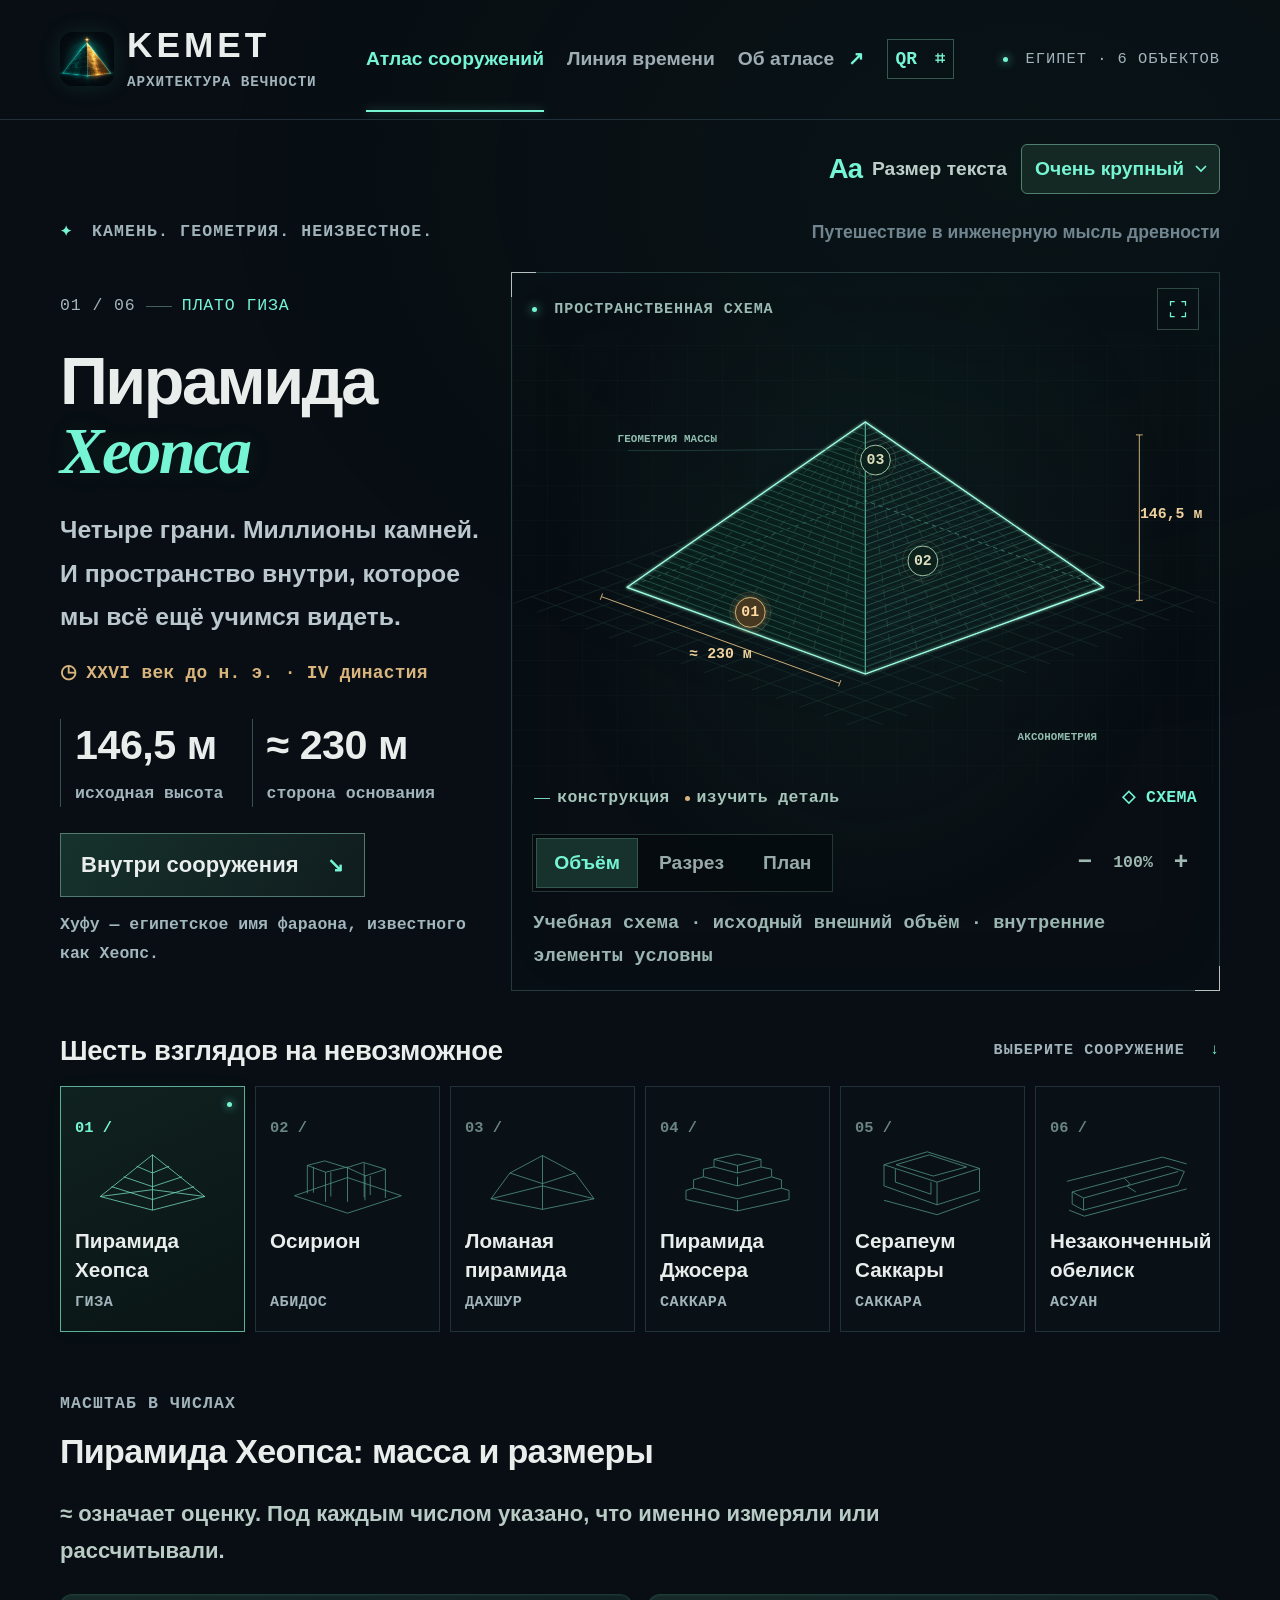
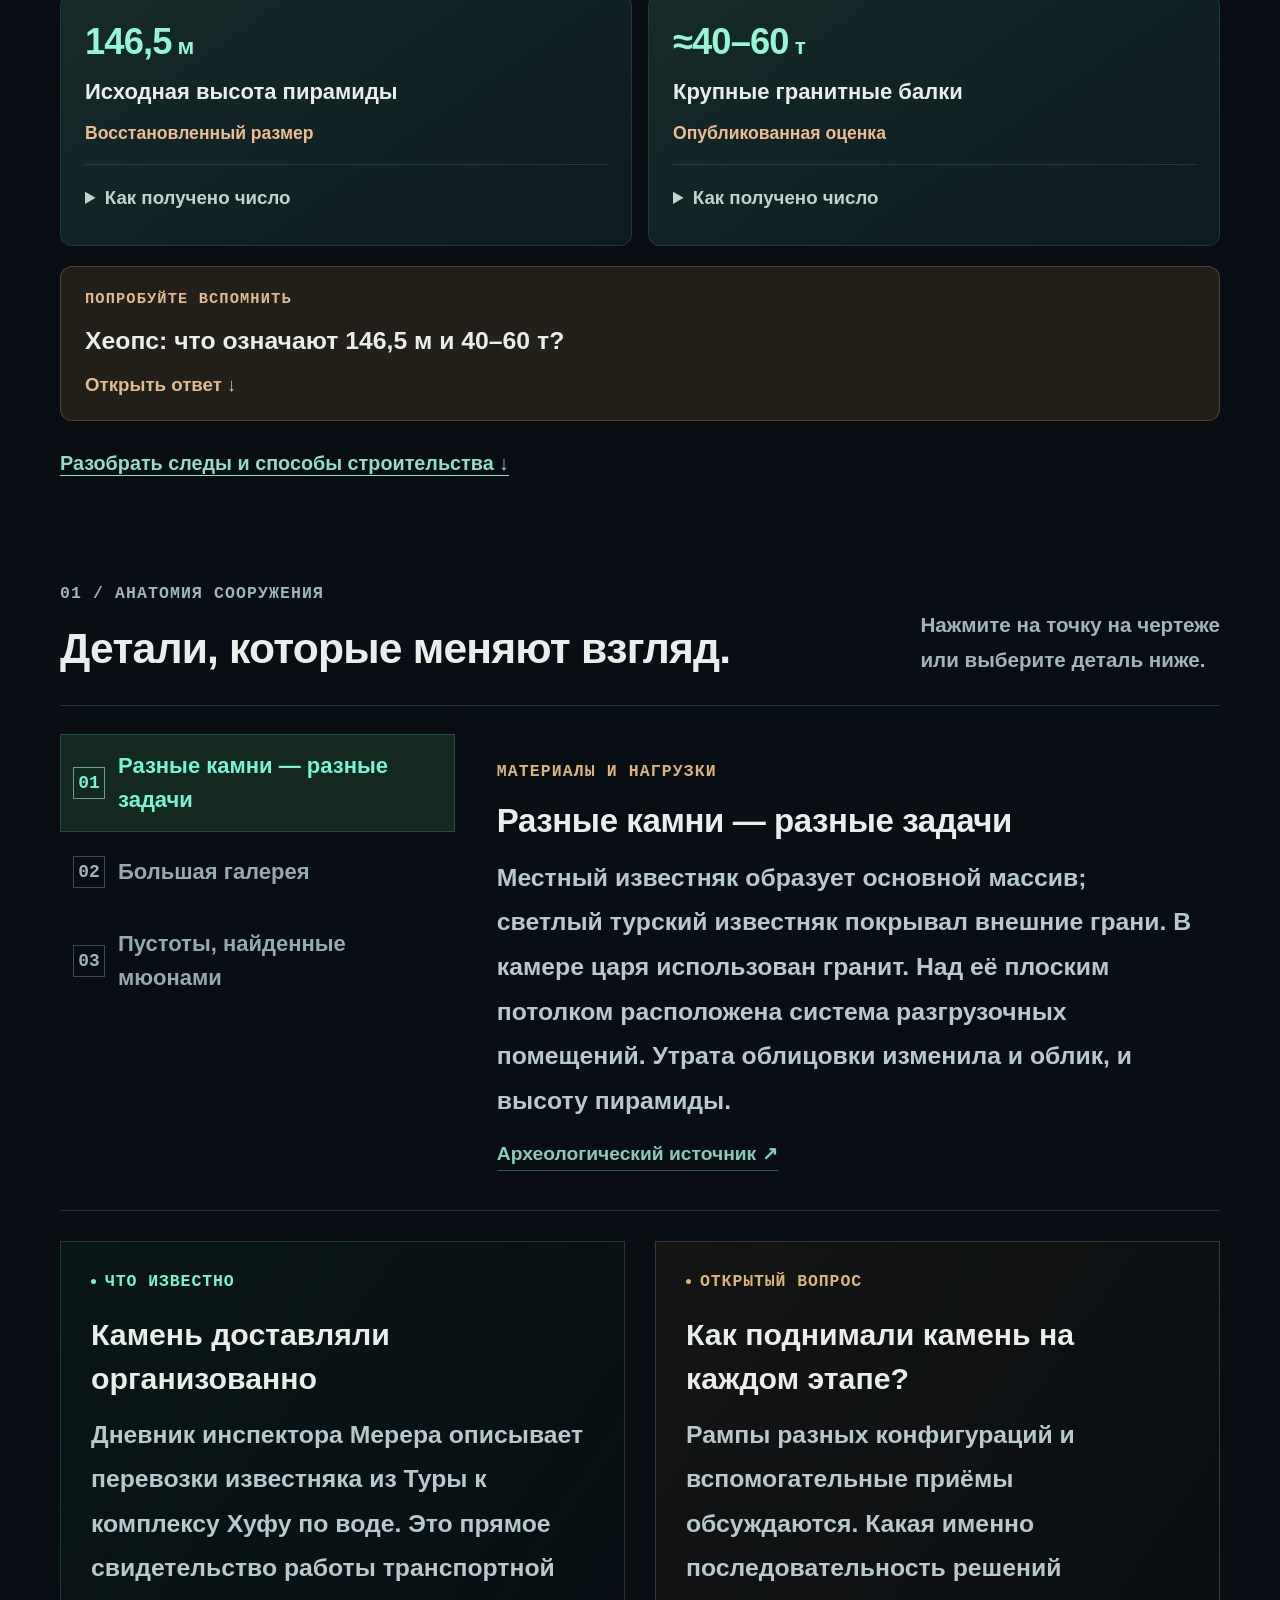
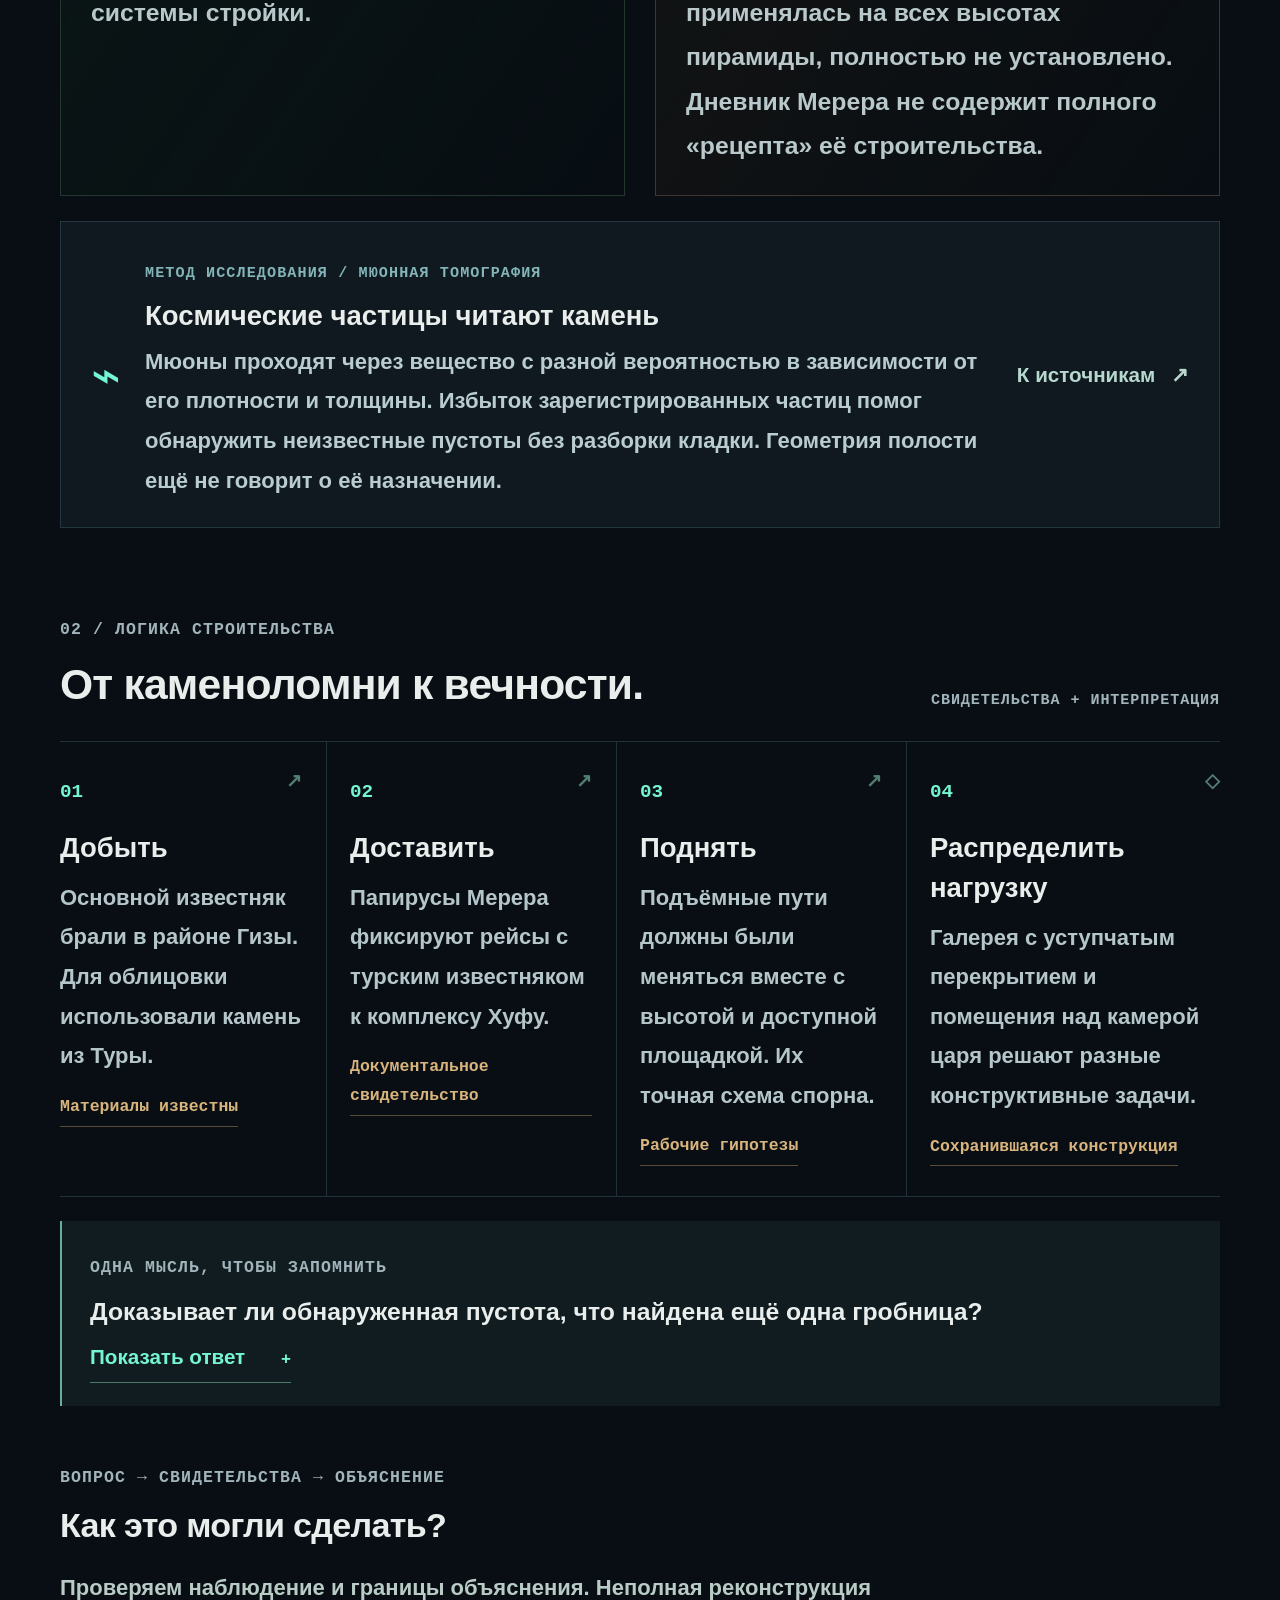
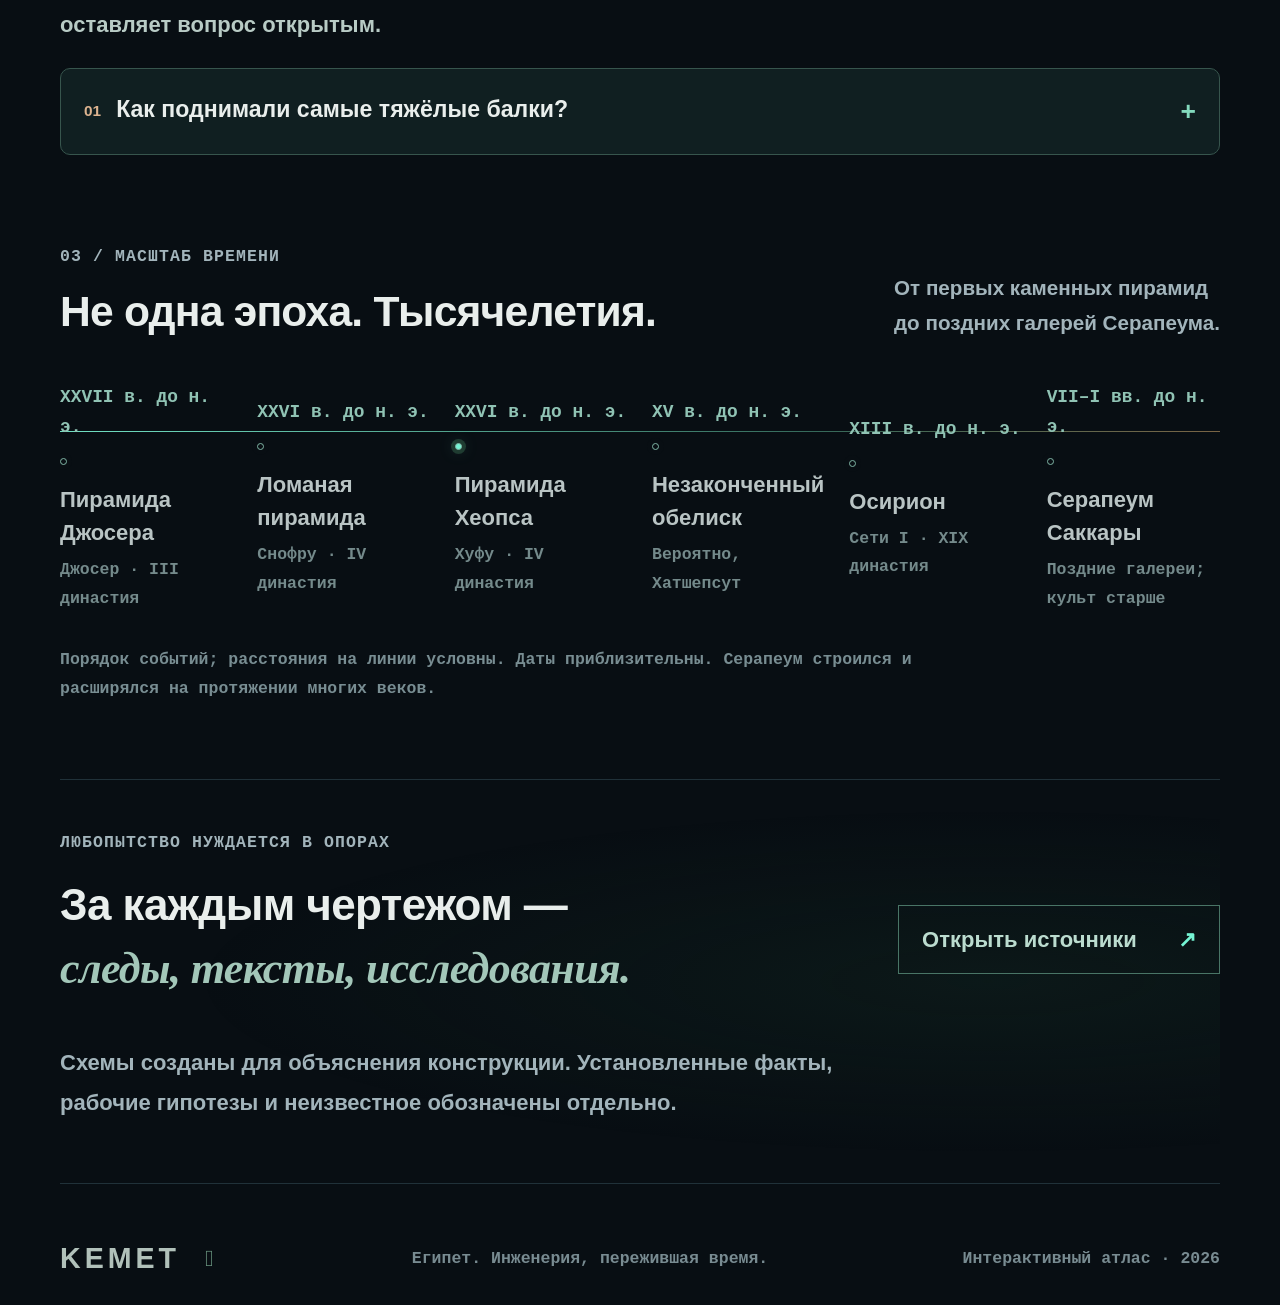
==== commit de1f3bb0: "Add measured scales and critical studies of Egyptian stonework" ====
--- a/index.html
+++ b/index.html
@@ -1,7 +1,7 @@
 <!doctype html>
 <html lang="ru">
 <head>
-  <meta name="atlas-app" content="kemet"><meta name="atlas-version" content="r-254d8e3eab4c4f8f185b"><meta name="atlas-built" content="2026-10-10T07:00:52+00:00">
+  <meta name="atlas-app" content="kemet"><meta name="atlas-version" content="r-21161c792793982b005c"><meta name="atlas-built" content="2026-10-10T07:47:51+00:00">
   <meta charset="utf-8">
   <meta name="viewport" content="width=device-width, initial-scale=1">
   <meta name="theme-color" content="#080e13">
@@ -137,7 +137,10 @@
 html,html[data-text-size="normal"]{font-size:20px}
 html[data-text-size="large"]{font-size:22px}
 html[data-text-size="xlarge"]{font-size:24px}
-body{font-size:1.125rem;font-weight:600}
+/* Explicit body sizes avoid a stale rem base during first paint in mobile WebKit. */
+body{font-size:22.5px;font-weight:600}
+html[data-text-size="large"] body{font-size:24.75px}
+html[data-text-size="xlarge"] body{font-size:27px}
 button,select,input{font-weight:700}
 h1,h2,h3,strong{font-weight:750}
 .reading-controls select{min-height:50px}.reading-controls{flex-wrap:wrap}
@@ -159,6 +162,56 @@
 @media(max-width:370px){.view-tabs button{font-size:.875rem;padding-left:3px;padding-right:3px}}
 
 @media(max-width:370px){.view-switch button{padding-left:10px;padding-right:10px}}
+
+/* Numbers support recall without overpowering the reading hierarchy. */
+.engineering-metrics,.engineering-dossier{padding-top:48px;scroll-margin-top:24px;min-width:0}
+.engineering-heading{max-width:920px;margin-bottom:24px}
+.engineering-heading h2{font-size:1.55rem;line-height:1.3;margin:9px 0 14px;letter-spacing:-.02em}
+.engineering-heading>p{color:#b8cbc5;font-size:1rem;line-height:1.7}
+.metric-grid{display:grid;grid-template-columns:repeat(auto-fit,minmax(min(100%,250px),1fr));gap:16px}
+.metric-card{min-width:0;padding:24px;background:linear-gradient(145deg,#152a29,#0d1b20);border:1px solid #315f5266;border-radius:12px;box-shadow:inset 0 1px #91f7cc0b}
+.metric-card .metric-value{margin:0 0 12px;line-height:1.25;color:#95f5d5;font-variant-numeric:tabular-nums;letter-spacing:-.035em}
+.metric-number{font-size:1.65rem;font-weight:800;white-space:nowrap}
+.metric-unit{font-size:1.03rem;font-weight:750;white-space:nowrap;letter-spacing:0}
+.metric-card h3{font-size:1rem;line-height:1.45;margin:0 0 12px;font-weight:750}
+.metric-kind{display:block;color:#efbb93;font-size:.8rem;line-height:1.5}
+.metric-details{margin-top:18px;border-top:1px solid #45665b70;padding-top:10px}
+.metric-details summary{cursor:pointer;font-size:.85rem;line-height:1.6;padding:8px 0;min-height:44px;color:#bcd6cc;font-weight:700}
+.metric-details p{font-size:.95rem;line-height:1.7;color:#c6d5d0;margin:10px 0}
+.engineering-sources{padding-left:19px;margin:18px 0 0;display:grid;gap:11px;list-style:disc}
+.engineering-sources li{font-size:.8rem;line-height:1.55;color:#abd6c6;min-width:0}
+.engineering-sources a{color:inherit;text-decoration:underline;text-decoration-thickness:1px;text-underline-offset:4px;overflow-wrap:anywhere}
+.engineering-sources a:hover,.engineering-jump:hover{color:#92ffdb}
+.engineering-recall{margin-top:20px;padding:20px 24px;border:1px solid #85694b80;border-radius:12px;background:#231f19}
+.engineering-recall summary{list-style:none;cursor:pointer;line-height:1.6;font-weight:750;min-height:44px}
+.engineering-recall summary span{display:block}.engineering-recall .eyebrow{color:#dfb991;margin-bottom:8px;font-size:.7rem}
+.recall-instruction{margin-top:10px;color:#dfb991;font-size:.85rem}
+.engineering-recall[open] .recall-instruction{display:none}
+.engineering-recall-answer{border-top:1px solid #80664a70;margin-top:17px;padding-top:17px;font-size:1rem;line-height:1.7}
+.engineering-recall-answer strong{font-size:1.1rem;color:#f0d3ae}.engineering-recall-answer p{margin-bottom:0}
+.engineering-jump{display:inline-block;margin-top:15px;padding:12px 0;font-size:.9rem;color:#90dec3;text-decoration:underline;text-underline-offset:5px}
+.engineering-video{background:#142521;border:1px solid #365b4f;border-left:3px solid #83bbaa;padding:24px;border-radius:8px;margin-bottom:22px}
+.engineering-video h3{font-size:1.2rem;line-height:1.45;margin:10px 0}
+.engineering-video p{font-size:1rem;line-height:1.7;margin:12px 0}
+.engineering-video>a{display:inline-block;padding:9px 0;color:#91e9c8;font-size:.95rem;text-decoration:underline;text-underline-offset:5px}
+.engineering-video .engineering-method{font-size:.8rem;color:#b0c4bc;margin-bottom:0}
+.engineering-questions{display:grid;gap:14px}
+.engineering-question{border:1px solid #37554d;border-radius:10px;background:#101f21;min-width:0}
+.engineering-question>summary{list-style:none;display:flex;align-items:flex-start;gap:15px;padding:23px;cursor:pointer;line-height:1.5;font-size:1.05rem;font-weight:750;min-height:52px}
+.engineering-question>summary::-webkit-details-marker{display:none}
+.engineering-question>summary:after{content:'+';color:#83dabd;margin-left:auto;flex:0 0 auto;font-size:1.2rem}
+.engineering-question[open]>summary:after{content:'−'}
+.question-index{font-size:.7rem;color:#dcb38f;padding-top:.45em;flex:0 0 auto}
+.question-body{padding:0 24px 24px}.question-part{border-top:1px solid #37554d77;padding-top:18px;margin-top:4px}
+.question-part h3{font-size:.8rem;letter-spacing:.04em;color:#e1b98f;margin:0 0 7px;text-transform:uppercase}
+.question-part p{font-size:1rem;line-height:1.8;margin:0 0 20px;color:#ccdad5}
+.method-diagram{margin:20px 0 0}.method-diagram svg{width:100%;height:auto;border-radius:8px;background:#0b191c}
+.method-diagram figcaption{font-size:.85rem;line-height:1.7;color:#b9cfc5;margin-top:14px}
+.engineering-question summary:focus-visible,.metric-details summary:focus-visible,.engineering-recall summary:focus-visible{outline:2px solid #86f5cb;outline-offset:5px}
+@media(max-width:600px){.engineering-metrics,.engineering-dossier{padding-top:35px}.metric-card{padding:22px}.metric-number{font-size:1.6rem}.engineering-heading h2{font-size:1.4rem}.engineering-video{padding:20px}.engineering-video>.eyebrow{font-size:.65rem}.engineering-question>summary{padding:19px 17px;gap:10px;font-size:1rem}.question-body{padding:0 18px 20px}.engineering-recall{padding:19px}.engineering-video h3{font-size:1.1rem}}
+@media(max-width:370px){.metric-number{font-size:1.5rem}.metric-card{padding:20px}.question-index{display:none}.engineering-heading h2{font-size:1.25rem}}
+
+.engineering-recall summary::-webkit-details-marker{display:none}
 
 .app-updates{margin:28px 0 4px;padding:24px 0 0;border-top:1px solid var(--border,var(--line,#385248));min-width:0}.app-updates h3{font-size:1.2rem;font-weight:750;line-height:1.5;margin:0 0 16px}.update-toggle{display:flex;align-items:center;gap:13px;min-height:48px;font-size:1rem;font-weight:700;cursor:pointer}.update-toggle input{width:25px;height:25px;flex:none;accent-color:var(--cyan,#67f2cd);margin:0}.app-updates .update-status{font-size:1rem;line-height:1.7;font-weight:650;margin:16px 0;color:var(--text,#e7eef2)}.app-updates .update-help{font-size:.85rem;line-height:1.7;color:var(--muted,#b0c6bd);margin:0 0 18px}.update-actions{display:flex;gap:12px;flex-wrap:wrap}.update-actions button{font-size:.9rem;min-height:48px;padding:12px 16px;white-space:normal}.update-version{display:block;font-size:.75rem;color:var(--muted,#b0c6bd);margin-top:16px}.update-banner{position:fixed;left:max(15px,env(safe-area-inset-left));right:max(15px,env(safe-area-inset-right));bottom:max(15px,env(safe-area-inset-bottom));margin:0 auto;max-width:860px;padding:20px 23px;z-index:110;background:#102922;border:1px solid #67aa95;box-shadow:0 10px 60px #0009;display:flex;gap:22px;align-items:center;color:#e9fff3}.update-banner p{font-size:.85rem;font-weight:650;line-height:1.6;margin:0;flex:1;min-width:0}.update-banner>div{display:flex;gap:10px;flex-wrap:wrap;flex-shrink:0}.update-banner button{font-size:.85rem;line-height:1.5;font-weight:700;padding:10px 13px;border:1px solid #77bea6;min-height:46px;color:#d2ffeb}.update-banner button:disabled{opacity:.5;cursor:default}.update-banner[hidden]{display:none!important}@media(max-width:700px){.update-banner{flex-direction:column;align-items:stretch;gap:15px;padding:17px 19px}.update-banner>div{justify-content:flex-end}.update-banner p{font-size:.875rem}.update-actions{flex-direction:column}.update-actions button{width:100%;justify-content:center}}
 </style>
@@ -196,6 +249,7 @@
     <div class="collection-heading"><h2>Шесть взглядов на невозможное</h2><span>ВЫБЕРИТЕ СООРУЖЕНИЕ <span>↓</span></span></div>
     <div class="monument-rail" id="monument-rail" role="group" aria-label="Выбор сооружения"></div>
   </section>
+  <section class="engineering-metrics" id="engineering-metrics" aria-label="Масса и размеры"></section>
   <section id="details" class="details-section">
     <div class="section-heading"><div><span class="eyebrow">01 / АНАТОМИЯ СООРУЖЕНИЯ</span><h2>Детали, которые меняют взгляд.</h2></div><p>Нажмите на точку на чертеже<br>или выберите деталь ниже.</p></div>
     <div class="anatomy-grid"><div class="point-list" id="point-list" role="group" aria-label="Детали сооружения"></div><article class="point-detail" id="point-detail" aria-live="polite"></article></div>
@@ -203,14 +257,55 @@
     <div class="research-strip"><span class="research-icon">⌁</span><div><span class="eyebrow" id="research-label"></span><h3 id="research-title"></h3><p id="research-text"></p></div><button class="text-button sources-trigger" type="button">К источникам <span>↗</span></button></div>
   </section>
   <section class="construction-section" id="construction"><div class="section-heading"><div><span class="eyebrow">02 / ЛОГИКА СТРОИТЕЛЬСТВА</span><h2 id="process-heading">От каменоломни к вечности.</h2></div><span class="subtle-label">СВИДЕТЕЛЬСТВА + ИНТЕРПРЕТАЦИЯ</span></div><div class="process-grid" id="process-grid"></div><div class="recall"><div><span class="eyebrow">ОДНА МЫСЛЬ, ЧТОБЫ ЗАПОМНИТЬ</span><p id="recall-question"></p></div><button id="recall-button" type="button" aria-expanded="false" aria-controls="recall-answer">Показать ответ <span>+</span></button><p id="recall-answer" hidden></p></div></section>
+  <section class="engineering-dossier" id="engineering-dossier" aria-label="Разбор строительных вопросов"></section>
   <section class="timeline-section" id="timeline"><div class="section-heading"><div><span class="eyebrow">03 / МАСШТАБ ВРЕМЕНИ</span><h2>Не одна эпоха. Тысячелетия.</h2></div><p>От первых каменных пирамид<br>до поздних галерей Серапеума.</p></div><div class="timeline-scroll"><div class="timeline" id="timeline-items"></div></div><p class="timeline-note">Порядок событий; расстояния на линии условны. Даты приблизительны. Серапеум строился и расширялся на протяжении многих веков.</p></section>
   <section class="sources-section"><span class="eyebrow">ЛЮБОПЫТСТВО НУЖДАЕТСЯ В ОПОРАХ</span><div><h2>За каждым чертежом —<br><em>следы, тексты, исследования.</em></h2><button class="sources-trigger source-button" type="button">Открыть источники <span>↗</span></button></div><p>Схемы созданы для объяснения конструкции. Установленные факты, рабочие гипотезы и неизвестное обозначены отдельно.</p></section>
 </main>
 <footer><a class="footer-brand" href="#atlas">KEMET<span>𓂀</span></a><span>Египет. Инженерия, пережившая время.</span><span>Интерактивный атлас · 2026</span></footer>
-<dialog id="sources-dialog" aria-labelledby="sources-title"><div class="dialog-top"><span class="eyebrow">БИБЛИОТЕКА АТЛАСА</span><button class="icon-button close-dialog" aria-label="Закрыть источники">✕</button></div><h2 id="sources-title">На чём основаны пояснения</h2><p class="dialog-intro">Официальные описания памятников, археологические материалы и научные публикации. Ссылки открываются в новой вкладке и требуют интернета.</p><div id="sources-list"></div><p class="dialog-footnote">Проверка источников: 9 октября 2026. Приблизительные размеры и датировки округлены. Иллюстрации авторские, схематические; пропорции отдельных внутренних элементов упрощены для читаемости.</p></dialog>
+<dialog id="sources-dialog" aria-labelledby="sources-title"><div class="dialog-top"><span class="eyebrow">БИБЛИОТЕКА АТЛАСА</span><button class="icon-button close-dialog" aria-label="Закрыть источники">✕</button></div><h2 id="sources-title">На чём основаны пояснения</h2><p class="dialog-intro">Официальные описания памятников, археологические материалы и научные публикации. Ссылки открываются в новой вкладке и требуют интернета.</p><div id="sources-list"></div><p class="dialog-footnote">Проверка источников: 10 октября 2026. Приблизительные размеры и датировки округлены. Иллюстрации авторские, схематические; пропорции отдельных внутренних элементов упрощены для читаемости.</p></dialog>
 <dialog id="about-dialog" aria-labelledby="about-title"><div class="dialog-top"><span class="eyebrow">О ПРОЕКТЕ</span><button class="icon-button close-dialog" aria-label="Закрыть информацию">✕</button></div><h2 id="about-title">Архитектура вечности</h2><p>«Кемет» — древнеегипетское название страны, обычно переводимое как «чёрная земля». Этот атлас посвящён тому, как люди превращали камень в сооружения невероятного масштаба.</p><p>Выберите памятник, переключайте объём, разрез и план. Пронумерованные точки связывают чертёж с объяснением. Бирюзовый цвет выделяет конструкцию и подтверждённые данные, янтарный — вопросы и интерпретации.</p><p>Все иллюстрации — учебные схемы, а не точные реконструкции. Общепринятая датировка и назначение отделены от нерешённых инженерных вопросов.</p><p>Сохранённый HTML-файл работает офлайн. Внешние источники доступны при подключении к интернету.</p></dialog>
 <dialog id="qr-dialog" aria-labelledby="qr-title"><div class="dialog-top"><span class="eyebrow">ВОЗЬМИТЕ АТЛАС С СОБОЙ</span><button class="icon-button close-dialog" aria-label="Закрыть QR-код">✕</button></div><h2 id="qr-title">Древний Египет.<br>В вашем телефоне.</h2><div class="qr-art"><svg xmlns="http://www.w3.org/2000/svg" viewBox="0 0 37 37" role="img" aria-label="QR-код: https://evgk724.github.io/kemet-atlas/" shape-rendering="crispEdges"><title>KEMET — https://evgk724.github.io/kemet-atlas/</title><rect width="37" height="37" fill="#ffffff"/><path d="M4 4h1v1h-1zM5 4h1v1h-1zM6 4h1v1h-1zM7 4h1v1h-1zM8 4h1v1h-1zM9 4h1v1h-1zM10 4h1v1h-1zM12 4h1v1h-1zM14 4h1v1h-1zM17 4h1v1h-1zM22 4h1v1h-1zM24 4h1v1h-1zM26 4h1v1h-1zM27 4h1v1h-1zM28 4h1v1h-1zM29 4h1v1h-1zM30 4h1v1h-1zM31 4h1v1h-1zM32 4h1v1h-1zM4 5h1v1h-1zM10 5h1v1h-1zM12 5h1v1h-1zM13 5h1v1h-1zM14 5h1v1h-1zM15 5h1v1h-1zM16 5h1v1h-1zM18 5h1v1h-1zM20 5h1v1h-1zM21 5h1v1h-1zM23 5h1v1h-1zM24 5h1v1h-1zM26 5h1v1h-1zM32 5h1v1h-1zM4 6h1v1h-1zM6 6h1v1h-1zM7 6h1v1h-1zM8 6h1v1h-1zM10 6h1v1h-1zM12 6h1v1h-1zM13 6h1v1h-1zM16 6h1v1h-1zM17 6h1v1h-1zM18 6h1v1h-1zM19 6h1v1h-1zM20 6h1v1h-1zM22 6h1v1h-1zM26 6h1v1h-1zM28 6h1v1h-1zM29 6h1v1h-1zM30 6h1v1h-1zM32 6h1v1h-1zM4 7h1v1h-1zM6 7h1v1h-1zM7 7h1v1h-1zM8 7h1v1h-1zM10 7h1v1h-1zM14 7h1v1h-1zM16 7h1v1h-1zM17 7h1v1h-1zM18 7h1v1h-1zM20 7h1v1h-1zM21 7h1v1h-1zM24 7h1v1h-1zM26 7h1v1h-1zM28 7h1v1h-1zM29 7h1v1h-1zM30 7h1v1h-1zM32 7h1v1h-1zM4 8h1v1h-1zM6 8h1v1h-1zM7 8h1v1h-1zM8 8h1v1h-1zM10 8h1v1h-1zM12 8h1v1h-1zM13 8h1v1h-1zM14 8h1v1h-1zM15 8h1v1h-1zM16 8h1v1h-1zM17 8h1v1h-1zM18 8h1v1h-1zM20 8h1v1h-1zM22 8h1v1h-1zM23 8h1v1h-1zM26 8h1v1h-1zM28 8h1v1h-1zM29 8h1v1h-1zM30 8h1v1h-1zM32 8h1v1h-1zM4 9h1v1h-1zM10 9h1v1h-1zM17 9h1v1h-1zM18 9h1v1h-1zM20 9h1v1h-1zM21 9h1v1h-1zM22 9h1v1h-1zM24 9h1v1h-1zM26 9h1v1h-1zM32 9h1v1h-1zM4 10h1v1h-1zM5 10h1v1h-1zM6 10h1v1h-1zM7 10h1v1h-1zM8 10h1v1h-1zM9 10h1v1h-1zM10 10h1v1h-1zM12 10h1v1h-1zM14 10h1v1h-1zM16 10h1v1h-1zM18 10h1v1h-1zM20 10h1v1h-1zM22 10h1v1h-1zM24 10h1v1h-1zM26 10h1v1h-1zM27 10h1v1h-1zM28 10h1v1h-1zM29 10h1v1h-1zM30 10h1v1h-1zM31 10h1v1h-1zM32 10h1v1h-1zM13 11h1v1h-1zM14 11h1v1h-1zM16 11h1v1h-1zM17 11h1v1h-1zM20 11h1v1h-1zM23 11h1v1h-1zM4 12h1v1h-1zM7 12h1v1h-1zM8 12h1v1h-1zM9 12h1v1h-1zM10 12h1v1h-1zM11 12h1v1h-1zM12 12h1v1h-1zM14 12h1v1h-1zM15 12h1v1h-1zM17 12h1v1h-1zM20 12h1v1h-1zM21 12h1v1h-1zM23 12h1v1h-1zM24 12h1v1h-1zM25 12h1v1h-1zM28 12h1v1h-1zM30 12h1v1h-1zM31 12h1v1h-1zM32 12h1v1h-1zM4 13h1v1h-1zM5 13h1v1h-1zM6 13h1v1h-1zM8 13h1v1h-1zM9 13h1v1h-1zM11 13h1v1h-1zM14 13h1v1h-1zM16 13h1v1h-1zM17 13h1v1h-1zM18 13h1v1h-1zM19 13h1v1h-1zM21 13h1v1h-1zM22 13h1v1h-1zM23 13h1v1h-1zM25 13h1v1h-1zM28 13h1v1h-1zM30 13h1v1h-1zM31 13h1v1h-1zM8 14h1v1h-1zM9 14h1v1h-1zM10 14h1v1h-1zM12 14h1v1h-1zM13 14h1v1h-1zM14 14h1v1h-1zM17 14h1v1h-1zM19 14h1v1h-1zM24 14h1v1h-1zM30 14h1v1h-1zM4 15h1v1h-1zM7 15h1v1h-1zM9 15h1v1h-1zM11 15h1v1h-1zM14 15h1v1h-1zM15 15h1v1h-1zM17 15h1v1h-1zM21 15h1v1h-1zM25 15h1v1h-1zM27 15h1v1h-1zM29 15h1v1h-1zM32 15h1v1h-1zM4 16h1v1h-1zM5 16h1v1h-1zM6 16h1v1h-1zM7 16h1v1h-1zM8 16h1v1h-1zM10 16h1v1h-1zM12 16h1v1h-1zM14 16h1v1h-1zM17 16h1v1h-1zM19 16h1v1h-1zM22 16h1v1h-1zM24 16h1v1h-1zM25 16h1v1h-1zM26 16h1v1h-1zM27 16h1v1h-1zM32 16h1v1h-1zM4 17h1v1h-1zM5 17h1v1h-1zM11 17h1v1h-1zM12 17h1v1h-1zM14 17h1v1h-1zM15 17h1v1h-1zM17 17h1v1h-1zM18 17h1v1h-1zM19 17h1v1h-1zM20 17h1v1h-1zM21 17h1v1h-1zM22 17h1v1h-1zM25 17h1v1h-1zM26 17h1v1h-1zM27 17h1v1h-1zM28 17h1v1h-1zM29 17h1v1h-1zM30 17h1v1h-1zM31 17h1v1h-1zM32 17h1v1h-1zM5 18h1v1h-1zM6 18h1v1h-1zM7 18h1v1h-1zM8 18h1v1h-1zM10 18h1v1h-1zM13 18h1v1h-1zM15 18h1v1h-1zM17 18h1v1h-1zM19 18h1v1h-1zM21 18h1v1h-1zM23 18h1v1h-1zM25 18h1v1h-1zM26 18h1v1h-1zM27 18h1v1h-1zM30 18h1v1h-1zM32 18h1v1h-1zM4 19h1v1h-1zM6 19h1v1h-1zM8 19h1v1h-1zM9 19h1v1h-1zM13 19h1v1h-1zM14 19h1v1h-1zM15 19h1v1h-1zM20 19h1v1h-1zM27 19h1v1h-1zM28 19h1v1h-1zM30 19h1v1h-1zM32 19h1v1h-1zM4 20h1v1h-1zM5 20h1v1h-1zM7 20h1v1h-1zM8 20h1v1h-1zM9 20h1v1h-1zM10 20h1v1h-1zM11 20h1v1h-1zM12 20h1v1h-1zM16 20h1v1h-1zM18 20h1v1h-1zM19 20h1v1h-1zM25 20h1v1h-1zM27 20h1v1h-1zM29 20h1v1h-1zM4 21h1v1h-1zM5 21h1v1h-1zM6 21h1v1h-1zM8 21h1v1h-1zM9 21h1v1h-1zM14 21h1v1h-1zM15 21h1v1h-1zM17 21h1v1h-1zM18 21h1v1h-1zM19 21h1v1h-1zM22 21h1v1h-1zM23 21h1v1h-1zM24 21h1v1h-1zM25 21h1v1h-1zM28 21h1v1h-1zM30 21h1v1h-1zM31 21h1v1h-1zM4 22h1v1h-1zM5 22h1v1h-1zM6 22h1v1h-1zM7 22h1v1h-1zM8 22h1v1h-1zM9 22h1v1h-1zM10 22h1v1h-1zM12 22h1v1h-1zM13 22h1v1h-1zM19 22h1v1h-1zM22 22h1v1h-1zM23 22h1v1h-1zM26 22h1v1h-1zM27 22h1v1h-1zM29 22h1v1h-1zM32 22h1v1h-1zM4 23h1v1h-1zM5 23h1v1h-1zM8 23h1v1h-1zM11 23h1v1h-1zM12 23h1v1h-1zM16 23h1v1h-1zM18 23h1v1h-1zM20 23h1v1h-1zM23 23h1v1h-1zM24 23h1v1h-1zM27 23h1v1h-1zM28 23h1v1h-1zM29 23h1v1h-1zM30 23h1v1h-1zM4 24h1v1h-1zM5 24h1v1h-1zM7 24h1v1h-1zM10 24h1v1h-1zM11 24h1v1h-1zM15 24h1v1h-1zM17 24h1v1h-1zM18 24h1v1h-1zM20 24h1v1h-1zM21 24h1v1h-1zM24 24h1v1h-1zM25 24h1v1h-1zM26 24h1v1h-1zM27 24h1v1h-1zM28 24h1v1h-1zM29 24h1v1h-1zM30 24h1v1h-1zM31 24h1v1h-1zM12 25h1v1h-1zM13 25h1v1h-1zM14 25h1v1h-1zM15 25h1v1h-1zM16 25h1v1h-1zM18 25h1v1h-1zM19 25h1v1h-1zM20 25h1v1h-1zM22 25h1v1h-1zM24 25h1v1h-1zM28 25h1v1h-1zM29 25h1v1h-1zM4 26h1v1h-1zM5 26h1v1h-1zM6 26h1v1h-1zM7 26h1v1h-1zM8 26h1v1h-1zM9 26h1v1h-1zM10 26h1v1h-1zM12 26h1v1h-1zM16 26h1v1h-1zM18 26h1v1h-1zM19 26h1v1h-1zM21 26h1v1h-1zM23 26h1v1h-1zM24 26h1v1h-1zM26 26h1v1h-1zM28 26h1v1h-1zM29 26h1v1h-1zM4 27h1v1h-1zM10 27h1v1h-1zM12 27h1v1h-1zM13 27h1v1h-1zM14 27h1v1h-1zM18 27h1v1h-1zM21 27h1v1h-1zM23 27h1v1h-1zM24 27h1v1h-1zM28 27h1v1h-1zM4 28h1v1h-1zM6 28h1v1h-1zM7 28h1v1h-1zM8 28h1v1h-1zM10 28h1v1h-1zM12 28h1v1h-1zM14 28h1v1h-1zM17 28h1v1h-1zM18 28h1v1h-1zM19 28h1v1h-1zM23 28h1v1h-1zM24 28h1v1h-1zM25 28h1v1h-1zM26 28h1v1h-1zM27 28h1v1h-1zM28 28h1v1h-1zM29 28h1v1h-1zM32 28h1v1h-1zM4 29h1v1h-1zM6 29h1v1h-1zM7 29h1v1h-1zM8 29h1v1h-1zM10 29h1v1h-1zM12 29h1v1h-1zM15 29h1v1h-1zM19 29h1v1h-1zM20 29h1v1h-1zM21 29h1v1h-1zM22 29h1v1h-1zM27 29h1v1h-1zM32 29h1v1h-1zM4 30h1v1h-1zM6 30h1v1h-1zM7 30h1v1h-1zM8 30h1v1h-1zM10 30h1v1h-1zM13 30h1v1h-1zM14 30h1v1h-1zM15 30h1v1h-1zM19 30h1v1h-1zM25 30h1v1h-1zM27 30h1v1h-1zM28 30h1v1h-1zM30 30h1v1h-1zM31 30h1v1h-1zM32 30h1v1h-1zM4 31h1v1h-1zM10 31h1v1h-1zM14 31h1v1h-1zM15 31h1v1h-1zM16 31h1v1h-1zM25 31h1v1h-1zM27 31h1v1h-1zM28 31h1v1h-1zM29 31h1v1h-1zM30 31h1v1h-1zM32 31h1v1h-1zM4 32h1v1h-1zM5 32h1v1h-1zM6 32h1v1h-1zM7 32h1v1h-1zM8 32h1v1h-1zM9 32h1v1h-1zM10 32h1v1h-1zM12 32h1v1h-1zM15 32h1v1h-1zM19 32h1v1h-1zM23 32h1v1h-1zM24 32h1v1h-1zM25 32h1v1h-1zM26 32h1v1h-1zM28 32h1v1h-1z" fill="#07130f"/></svg></div><p>Наведите камеру телефона на QR-код, чтобы открыть приложение.</p><a class="qr-url" href="https://evgk724.github.io/kemet-atlas/" target="_blank" rel="noopener noreferrer">evgk724.github.io/kemet-atlas ↗</a><button id="copy-link" class="source-button" type="button">Скопировать ссылку <span>↗</span></button></dialog>
 <div id="toast" class="toast" role="status"></div>
+<script>const ENGINEERING = {"updated": "2026-10-10", "sources": {"lehner2020": {"title": "Mark Lehner — Lake Khufu: On the Waterfront at Giza (2020)", "url": "https://www.ancientportsantiques.com/wp-content/uploads/Documents/PLACES/Egypt-Libya/GizehPorts-Lehner2020.pdf", "supports": "Балки гранитных перекрытий Камеры царя и разгрузочных камер: длина более 5 м, масса 40–60 tons."}, "petrie": {"title": "W. M. Flinders Petrie — The Pyramids and Temples of Gizeh, revised edition; Harvard Giza Archives scan", "url": "https://www.gizapyramids.org/pdf_library/petrie_gizeh.pdf", "supports": "Средние габариты балок 320 × 52 × 73 дюйма и историческая оценка средней массы 54 tons; это не измеренный максимум."}, "frankfort1933": {"title": "Henri Frankfort — The Cenotaph of Seti I at Abydos, Vol. I: Text (1933)", "url": "https://archive.org/details/MEEF39.1", "supports": "Сечение столбов, семь монолитных столбов из десяти, размеры плит крыши и оговорки автора о реконструкции; связующие элементы с именем Сети I."}, "mariette1882": {"title": "Auguste Mariette — Le Sérapéum de Memphis, t. 1 (1882), Appendice F; расчёт Linant-Bey", "url": "https://digi.ub.uni-heidelberg.de/diglit/mariette1882bd1", "supports": "Размеры одного саркофага, отдельные массы короба и крышки, максимальная плотность расчёта. Текст о находках лебёдок и опыте опускания саркофага прочитан в переводе, поэтому эти сведения передавать как сообщение автора."}, "aswan-ministry": {"title": "Министерство туризма и древностей Египта — The Unfinished Obelisk", "url": "https://egymonuments.gov.eg/monuments/the-unfinished-obelisk/", "supports": "Около 42 м, расчётная масса законченного обелиска 1168 т; предполагаемая связь с Хатшепсут, трещины и прекращение работы."}, "karnak-library": {"title": "Bibliotheca Alexandrina — The Digital Library of Inscriptions and Calligraphies: Hatshepsut obelisk", "url": "https://inscriptionslibrary.bibalex.org/presentation/Monument.aspx?INS_ID=13&Lang=en&MON_ID=2893", "supports": "29,5 м; розовый асуанский гранит; северный обелиск пары стоит на первоначальном месте."}, "karnak-ucsc": {"title": "University of California Santa Cruz — Digital Karnak: Obelisks of Wadjet Hall", "url": "https://digitalkarnak.ucsc.edu/obelisks-of-wadjet-hall/", "supports": "Пара Хатшепсут в Уаджит, северный обелиск сохранился стоящим, южный упал; надписи связывают установку с 16-м годом правления. Высота здесь округлена до 30 м."}, "stocks2003": {"title": "Denys A. Stocks — Experiments in Egyptian Archaeology: Stoneworking Technology in Ancient Egypt (2003)", "url": "https://anarkia333data.center/sites/default/files/2020-01/stocks_experiments_in_egyptian_2003.pdf", "supports": "Реальные параметры пиления и сверления гранита медью с кварцевым абразивом, износ меди и формирование штрихов; ограниченная применимость отдельных опытов."}, "stocks2001": {"title": "Denys A. Stocks — Testing ancient Egyptian granite-working methods in Aswan, Upper Egypt (Antiquity 75, 2001)", "url": "https://doi.org/10.1017/S0003598X00052777", "supports": "Библиографический первичный источник асуанских опытов; не использовать как будто полностью прочитанный."}, "marcis2023": {"title": "M. Marčiš, M. Fraštia — The problems of the obelisk revisited: Photogrammetric measurement of the speed of quarrying granite using dolerite pounders (2023)", "url": "https://doi.org/10.1016/j.daach.2023.e00284", "supports": "Фотограмметрия удаления гранита в коротком опыте долеритом; ограничения экстраполяции и нехватка испытаний бокового/восходящего удара."}, "harrell2009": {"title": "James A. Harrell, Per Storemyr — Ancient Egyptian quarries: an illustrated overview (QuarryScapes, 2009)", "url": "https://static.ngu.no/upload/Publikasjoner/Special%20publication/SP12_s7-50.pdf", "supports": "Долеритовые ударники, сочетание каменных инструментов, огня и рычагов; поздняя железная клиновая технология; критика обычной истории о намоченных деревянных клиньях в любых лунках."}, "kelany2015": {"title": "Adel Kelany — Fire-setting in Ancient Quarries; Ancient Sources, New Evidence and Experiments (2015)", "url": "https://doi.org/10.1163/9789004293458_009", "supports": "Археологические свидетельства использования огня и экспериментальное направление; не источник конкретной скорости или полного процесса изготовления обелиска."}, "storemyr2012": {"title": "Per Storemyr — Ten quarries of Ancient Egypt: 10 — Firework! (2012)", "url": "https://per-storemyr.net/2012/12/31/ten-quarries-of-ancient-egypt-10-firework/", "supports": "В опыте группы Kelany нагрев облегчал последующую ударную обработку гранита; трещины карьера интерпретируются как вероятные следы огня, а не автоматически все являются ими."}, "gorelick1983": {"title": "Leonard Gorelick, A. John Gwinnett — Ancient Egyptian Stone-Drilling: An Experimental Perspective on a Scholarly Disagreement (1983), Penn Museum Expedition 25(3)", "url": "https://www.penn.museum/sites/expedition/ancient-egyptian-stone-drilling/", "supports": "Силиконовые слепки, SEM и сравнение следов отверстий; неглубокая регулярность не однозначно указывает на инструмент; ранние результаты об абразивах сравнивать с более поздними опытами Stocks."}, "adam1977": {"title": "Jean-Pierre Adam, À propos du trilithon de Baalbek. Le transport et la mise en œuvre des mégalithes, Syria 54 (1977), 31–63", "url": "https://www.persee.fr/doc/syria_0039-7946_1977_num_54_1_6623"}, "dai2014": {"title": "DAI press release: Libanesisch-deutsches Forscherteam entdeckt weltweit größten antiken Steinblock in Baalbek, 21 November 2014", "url": "https://idw-online.de/de/news614672"}, "vaness2015": {"title": "Margarete van Ess, Baalbek, Libanon: Forschungen im Steinbruch und die Aufarbeitung der Forschungen von 2001–2012, e-Forschungsberichte DAI 2015/3, 88–92", "url": "https://publications.dainst.org/journals/efb/article/view/1635/4546"}, "vaness2016": {"title": "Margarete van Ess, Baalbek, Libanon: Forschungen im Steinbruch und Aufarbeitung der Arbeiten 2001 bis 2012, e-Forschungsberichte DAI 2016/3, 141–146", "url": "https://publications.dainst.org/journals/index.php/efb/article/download/1556/4470/"}, "egypt-ministry-obelisk": {"title": "Egyptian Ministry of Tourism and Antiquities: The Unfinished Obelisk", "url": "https://egymonuments.gov.eg/en/monuments/the-unfinished-obelisk"}, "engelbach1922": {"title": "R. Engelbach, The Aswân Obelisk, with some Remarks on Ancient Engineering (1922)", "url": "https://www.gutenberg.org/files/59320/59320-h/59320-h.htm"}, "lehner1997": {"title": "Mark Lehner, An Archaeologist's Perspective — NOVA obelisk experiment Q&A", "url": "https://www.pbs.org/wgbh/nova/egypt/raising/perspective.html"}, "liebherr-lr13000": {"title": "Liebherr LR 13000 — official technical data", "url": "https://www.liebherr.com/en-gb/p/lr13000-4284158"}, "mammoet-sk6000": {"title": "Mammoet SK6000 — official equipment page", "url": "https://www.mammoet.com/equipment/cranes/ring-cranes/sk6000/"}, "mammoet-sk6000-tests": {"title": "Mammoet: World's strongest land-based crane passes test program", "url": "https://www.mammoet.com/news/worlds-strongest-land-based-crane-passes-test-program/"}, "mammoet-strand-jacks": {"title": "Mammoet: Wired for strength — strand jacks made simple", "url": "https://www.mammoet.com/resources/piet-explains-strand-jacks/"}, "mammoet-spmt-case": {"title": "Mammoet: 14 XXL monopiles readied for installation with efficient movements and specialized equipment", "url": "https://www.mammoet.com/cases/14-xxl-monopiles-readied-for-installation-with-efficient-movements-and-specialized-equipment/"}, "cunningham1871": {"title": "Alexander Cunningham. Archaeological Survey of India: Four Reports Made during the Years 1862–63–64–65. Vol. I. 1871", "url": "https://upload.wikimedia.org/wikipedia/commons/1/14/Annual_Report_of_the_Archaeological_Survey_of_India_Vol_1.pdf"}, "nma_three": {"title": "National Monuments Authority: Heritage Bye-Laws for Karan Cheupar Cave, Sudama Cave and Lomas Rishi Cave", "url": "https://www.nma.gov.in/showfile.php?lang=1&level=2&lid=1643&ls_id=1385&nma_type=0"}, "nma_visva": {"title": "National Monuments Authority: Draft Heritage Bye-Laws for Visva Jhopa Cave, 2026", "url": "https://www.nma.gov.in/showfile.php?lang=1&level=1&lid=2187&ls_id=1757"}, "nma_gopi": {"title": "National Monuments Authority: Heritage Bye-Laws for Gopi Cave", "url": "https://www.nma.gov.in/showfile.php?lang=2&level=2&lid=1649&ls_id=1376&nma_type=0"}, "nma_nagarjuni": {"title": "National Monuments Authority: Heritage Bye-Laws for Vapiyaka Cave and Vada Thika Cave", "url": "https://www.nma.gov.in/showfile.php?lang=1&level=2&lid=1630&ls_id=1398&nma_type=0"}, "hultzsch1925": {"title": "E. Hultzsch. Inscriptions of Aśoka (Corpus Inscriptionum Indicarum I), 1925: Barabar cave inscriptions; академическая транскрипция", "url": "https://www.payer.de/quellenkunde/quellen031.htm"}, "geology2025": {"title": "Negi et al. Petrogenesis and U–Pb zircon age of the Anorthosite–Gabbronorite association near Barabar Hill, Chotanagpur Granite Gneiss Complex (CGGC), eastern Indian shield. Precambrian Research 431, 107940 (2025)", "url": "https://doi.org/10.1016/j.precamres.2025.107940"}, "geology_du": {"title": "University of Delhi, Department of Geology: Recent Publication Highlights — Barabar Hill anorthosite", "url": "https://geology.du.ac.in/en/Research/Recent-Publication-Highlights%26normal"}, "microscopy2023": {"title": "Multiproxy analysis of Upper Palaeolithic lustrous gravels supports their anthropogenic use (2023)", "url": "https://pmc.ncbi.nlm.nih.gov/articles/PMC10619837/", "supports": "Сравнение археологических, природных и экспериментальных поверхностей; конфокальная 3D-микроскопия, фильтрация формы/волнистости, многопараметрический анализ текстуры."}, "huang2002": {"title": "Huang et al. Micro-structure detection of a glossy granite surface machined by the grinding process. Journal of Materials Processing Technology 129, 403–407 (2002)", "url": "https://doi.org/10.1016/S0924-0136(02)00702-1", "supports": "SEM, профилометр и измеритель блеска исследуют разные свойства; переходы между хрупким разрушением и пластическим снятием зависят от размера абразива и режима."}, "granite2024": {"title": "Experimental Investigation on the Effects of Tool Geometry and Cutting Conditions on Machining Behavior during Edge Finishing of Granite Using Concave and Chamfered Profiling Tools. Micromachines 15, 315 (2024)", "url": "https://www.mdpi.com/2072-666x/15/3/315", "supports": "Геометрия инструмента, режим обработки и минеральный состав влияют на силы, повреждения и шероховатость."}, "cleaning2014": {"title": "Macdonald. Evaluating Surface Cleaning Techniques of Stone Tools Using Laser Scanning Confocal Microscopy. Microscopy Today 22(3), 22–27 (2014)", "url": "https://doi.org/10.1017/S1551929514000364", "supports": "Подготовка/очистка поверхности влияет на наблюдаемую микротекстуру; процедуру необходимо документировать."}, "eh-stones": {"title": "English Heritage — The Stones of Stonehenge", "url": "https://www.english-heritage.org.uk/visit/places/stonehenge/things-to-do/stone-circle/stones-of-stonehenge/"}, "stonehenge-plan2009": {"title": "Stonehenge World Heritage Site Management Plan 2009", "url": "https://www.stonehengeandaveburywhs.org/assets/Full-MP-2009-low-res-pdf.pdf"}, "dai-gobekli": {"title": "Oliver Dietrich / DAI — How did they do it? Making and moving monoliths at Göbekli Tepe (2016)", "url": "https://www.dainst.org/blogs/how-did-they-do-it-making-and-moving-monoliths-at-goebekli-tepe/638"}, "vranich2018": {"title": "Alexei Vranich — Reconstructing ancient architecture at Tiwanaku, Bolivia: the potential and promise of 3D printing (2018)", "url": "https://www.nature.com/articles/s40494-018-0231-0"}, "heritage-malta-qim": {"title": "Heritage Malta — Reduced price at Ħaġar Qim and Mnajdra Temples this Sunday", "url": "https://heritagemalta.mt/news/reduced-price-at-hagar-qim-and-mnajdra-temples-this-sunday/"}, "opw-education": {"title": "OPW / Heritage Ireland — Brú na Bóinne: Primary School Education Pack", "url": "https://heritageireland.ie/assets/uploads/2021/08/History-Primary-School.pdf"}, "khufu-height": {"title": "Министерство древностей Египта — пирамида Хуфу", "url": "https://egymonuments.gov.eg/monuments/the-great-pyramid/", "supports": ""}, "djoser-height": {"title": "Министерство древностей Египта — пирамида Джосера", "url": "https://egymonuments.gov.eg/monuments/the-step-pyramid/", "supports": ""}, "bent-height": {"title": "Министерство древностей Египта — Ломаная пирамида", "url": "https://egymonuments.gov.eg/monuments/the-bent-pyramid/", "supports": ""}, "petra-height": {"title": "PDTRA — Аль-Хазне", "url": "https://pdtra.gov.jo/EN/ListDetails/Historical_Location/1234/2", "supports": ""}, "proto-aswan": {"title": "Proto Civilization — Асуанский карьер 3D, 2025", "url": "https://www.youtube.com/watch?v=A-wTHDMLSAk", "supports": "Источник вопросов и позиции авторов фильма; не независимая экспертиза следов."}, "proto-osireion": {"title": "Proto Civilization — Что скрывает Египет? Осирион, 2025", "url": "https://www.youtube.com/watch?v=uQBmlVqvowY", "supports": "Источник вопросов и позиции авторов фильма; не независимая экспертиза следов."}, "proto-serapeum": {"title": "Proto Civilization — Тайны египетского подземелья. Серапеум Саккары", "url": "https://www.youtube.com/watch?v=KEKkN6uYH4Y", "supports": "Источник вопросов и позиции авторов фильма; не независимое взвешивание саркофагов."}, "proto-barabar": {"title": "Proto Civilization — Запретные пещеры Индии: Барабар, 2025", "url": "https://www.youtube.com/watch?v=wbK0cK9U19g", "supports": "Источник вопросов и заявлений о точности; исходные измерения здесь независимо не проверены."}, "bent-official": {"title": "ScanPyramids / Cairo University / HIP Institute — материалы проекта, 2015, с. 8", "url": "https://www.altaplana.be/_media/blog/2015-11-01/about_scanpyramids-en.pdf", "supports": ""}, "djoser-official": {"title": "University of Memphis, Institute of Egyptian Art and Archaeology — Saqqara", "url": "https://www.memphis.edu/egypt/resources/colortour/saqqara2.php", "supports": ""}}, "profiles": {"khufu": {"metrics": [{"value": "146,5", "unit": "м", "label": "Исходная высота пирамиды", "kind": "Восстановленный размер", "note": "Относится к первоначальной пирамиде с верхушкой и облицовкой, а не к её сегодняшней высоте.", "sources": ["khufu-height"]}, {"value": "≈40–60", "unit": "т", "label": "Крупные гранитные балки", "kind": "Опубликованная оценка", "note": "Балки перекрытий камеры царя и разгрузочных помещений по Mark Lehner, 2020, с. 217. Это диапазон для крупных балок, а не точно измеренная масса «самого тяжёлого блока».", "sources": ["lehner2020"]}], "recall": {"question": "Хеопс: что означают 146,5 м и 40–60 т?", "answer": "Высота всей пирамиды; масса крупных гранитных балок.", "detail": "Запоминайте масштаб вместе с частью сооружения: десятки тонн относятся к балкам над камерой, а не ко всем рядовым блокам."}, "questions": [{"title": "Как поднимали самые тяжёлые балки?", "parts": [{"label": "Что наблюдаем", "text": "Крупные гранитные балки действительно установлены в верхней части системы камеры царя. Дневник Мерера документирует водную доставку облицовочного известняка, но не подъём этих гранитных элементов."}, {"label": "Как это интерпретировать", "text": "Наклонные пути, тяга и поэтапное подведение камня к уровню кладки — проверяемые инженерные варианты. Для огромной стройки конфигурация пути могла меняться с высотой."}, {"label": "Что остаётся проверить", "text": "Единой подтверждённой последовательности установки каждой балки нет. Доставка по воде, подъём на стройке и точная укладка требуют отдельных свидетельств."}], "sources": ["lehner2020", "khufu-height"]}]}, "osireion": {"metrics": [{"value": "≈10", "unit": "м", "label": "Длина больших плит перекрытия", "kind": "Исторический обмер", "note": "Frankfort, 1933, с. 18: длина около 10 м, ширина 2,50–2,70 м, толщина около 1,60 м. Концы плит скрыты кладкой, поэтому длина приближённая.", "sources": ["frankfort1933"]}, {"value": "≈108–117", "unit": "т", "label": "Порядок массы такой плиты", "kind": "Наш расчёт по обмеру", "note": "10 × (2,50–2,70) × 1,60 × 2,7 т/м³ = 108–117 т. Принята условная плотность гранита и прямоугольная форма. Это не результат взвешивания и не установленный максимум всех блоков.", "sources": ["frankfort1933"]}, {"value": "7 из 10", "unit": "", "label": "Монолитные столбы зала", "kind": "По отчёту раскопок", "note": "Frankfort отличает семь монолитных опор от остальных составных. В плане опоры имеют примерно 2,35–2,38 × 2,09–2,12 м; надёжный обмер полной высоты нужен для расчёта их массы.", "sources": ["frankfort1933"]}], "video": {"title": "Что скрывает Египет? Осирион", "url": "https://www.youtube.com/watch?v=uQBmlVqvowY", "focus": "В фильме обсуждаются тяжёлые перекрытия, подземная часть и водный режим. Эти вопросы полезно разделить: масса камня, последовательность стройки и первоначальное назначение требуют разных свидетельств."}, "recall": {"question": "Осирион: откуда берётся оценка около 110 т?", "answer": "Из размеров одной большой плиты перекрытия и принятой плотности.", "detail": "Это расчёт по историческому обмеру: приблизительно 10 × 2,6 × 1,6 м. Не масса каждого столба и не взвешенный рекорд."}, "questions": [{"title": "Почему тяжёлый зал не объясняется одним словом «храм»?", "parts": [{"label": "Что наблюдаем", "text": "Раскопки показывают массивную каменную конструкцию, центральную платформу и окружавший её канал. Сохранившиеся плиты перекрытия дают конкретную строительную задачу порядка ста тонн на элемент."}, {"label": "Как это интерпретировать", "text": "Подведение плит по насыпи к уровню опор — возможная инженерная схема. Современный уровень грунтовых вод сам по себе не восстанавливает водный режим во время строительства."}, {"label": "Что остаётся проверить", "text": "Нужны последовательность кладки, строительные горизонты и трассы доставки. Религиозное толкование объясняет смысл сооружения, но не заменяет реконструкцию монтажа."}], "sources": ["frankfort1933", "proto-osireion"]}, {"title": "Означают ли необычные поверхности другую эпоху?", "parts": [{"label": "Что наблюдаем", "text": "В отчёте Frankfort описаны детали соединений с именем Сети I. Монументальная геометрия и различная сохранность поверхности действительно заслуживают осмотра."}, {"label": "Как это интерпретировать", "text": "Надписи, положение деталей и строительные связи дают историческую привязку. Чтобы отделить первоначальную обработку от позднего ремонта или разборки, нужно изучать каждую поверхность в её контексте."}, {"label": "Что остаётся проверить", "text": "Сам по себе крупный блок или необычный след не датирует сооружение. Для версии о более ранней постройке нужны независимые признаки, а для конкретного инструмента — измеренные профили следов."}], "sources": ["frankfort1933", "proto-osireion"]}]}, "serapeum": {"metrics": [{"value": "≈37,6", "unit": "т", "label": "Короб одного саркофага", "kind": "Историческая расчётная масса", "note": "Расчёт Линан-бея, опубликованный Mariette, 1882, приложение F, с. 113. Наружные размеры короба 3,85 × 2,32 × 2,32 м; из объёма вычтена внутренняя полость. Это один описанный экземпляр.", "sources": ["mariette1882"]}, {"value": "≈24,4", "unit": "т", "label": "Его отдельная крышка", "kind": "Историческая оценка", "note": "В той же таблице указано 24 439,8 кг. В напечатанной высоте крышки и объёме есть несоответствие, поэтому массу приводим округлённо как историческую оценку, без ложной точности.", "sources": ["mariette1882"]}, {"value": "≈62", "unit": "т", "label": "Короб вместе с крышкой", "kind": "Сумма двух оценок", "note": "Около 37,6 + 24,4 т для одного саркофага в отчёте. Это не универсальная масса всех коробов Серапеума. Заявления о 70–100 т требуют размеров конкретного экземпляра, плотности и отдельного учёта крышки.", "sources": ["mariette1882"]}], "video": {"title": "Тайны египетского подземелья. Серапеум Саккары", "url": "https://www.youtube.com/watch?v=KEKkN6uYH4Y", "focus": "Основные вопросы фильма: доставка тяжёлых коробов в галереи, перемещение крышек и качество внутренних поверхностей. Утверждение о массе свыше 100 т в фильме не сопровождается полным обмером названного экземпляра."}, "recall": {"question": "Серапеум: как связаны 38, 24 и 62 тонны?", "answer": "Около 38 т короб + 24 т крышка = 62 т вместе.", "detail": "Это округлённая историческая оценка одного саркофага. Не переносите её автоматически на всю галерею."}, "questions": [{"title": "Как короб и крышку перемещали под землёй?", "parts": [{"label": "Что наблюдаем", "text": "Тяжёлые короба находятся в нишах подземных галерей. Крышка — самостоятельный многотонный элемент; её перемещение требует собственного объяснения."}, {"label": "Как это интерпретировать", "text": "Mariette сообщает о найденных деревянных приспособлениях, интерпретированных как лебёдки, и описывает опыт контролируемого опускания саркофага с использованием песка. Тяга, рычаги, временные опоры и поэтапная выемка грунта дают предметные направления реконструкции."}, {"label": "Что остаётся проверить", "text": "Сообщение XIX века и удачный отдельный опыт не восстанавливают весь древний маршрут. Нужно сопоставить размеры короба, повороты галереи, следы опор и стадии вырубки ниши."}], "sources": ["mariette1882", "proto-serapeum"]}, {"title": "Как вручную получить ровную гранитную поверхность?", "parts": [{"label": "Что наблюдаем", "text": "Гранит содержит твёрдые минеральные зёрна. Поэтому объяснение «мягкая медь режет гранит как нож» недостаточно. Отражение света показывает качество отделки, но не даёт численной плоскостности всей стенки."}, {"label": "Как это интерпретировать", "text": "В опытах Stocks медь служила носителем кварцевого абразива при пилении и сверлении гранита. Направляемое движение абразива способно оставлять продольные штрихи. Формирование плоскостей также требует проверки формы и последовательной доводки."}, {"label": "Что остаётся проверить", "text": "Такие опыты показывают работоспособность конкретных ручных операций. Они не доказывают полный маршрут изготовления каждого саркофага. Для внутреннего угла нужны измерение радиуса, профиль следов и доступ инструмента в эту область."}], "sources": ["stocks2003", "gorelick1983", "proto-serapeum"]}]}, "obelisk": {"metrics": [{"value": "≈1168", "unit": "т", "label": "Асуанская заготовка", "kind": "Расчёт для готового обелиска", "note": "Официальная оценка массы, если бы обелиск закончили. Он остался связан со скалой; это не масса перевезённого или установленного памятника.", "sources": ["aswan-ministry"]}, {"value": "≈42", "unit": "м", "label": "Его предполагаемая высота", "kind": "Не был поставлен вертикально", "note": "Сейчас это длинная заготовка в каменоломне. Связь с Хатшепсут считается вероятной; надпись с её заказом здесь не установлена.", "sources": ["aswan-ministry"]}, {"value": "≈29,5", "unit": "м", "label": "Стоящий обелиск Хатшепсут", "kind": "Другой памятник — Карнак", "note": "Высота по каталогу Bibliotheca Alexandrina; Digital Karnak округляет до 30 м. Он доставлен и установлен в Карнаке, в отличие от незаконченного 42-метрового монолита Асуана.", "sources": ["karnak-library", "karnak-ucsc"]}], "video": {"title": "Загадочнее Египетских Пирамид: Асуанский карьер 3D", "url": "https://www.youtube.com/watch?v=A-wTHDMLSAk", "focus": "Авторы обращают внимание на повторяющиеся выемки, узкие траншеи, углы и малую скорость пробной обработки. Разбираем сильную часть вопроса: воспроизводит ли предложенный способ одновременно форму следа, доступ инструмента и производительность?"}, "recall": {"question": "Асуан и Карнак: где 42 м, а где около 30 м?", "answer": "42 м — незавершённый обелиск Асуана; около 30 м — стоящий обелиск Хатшепсут в Карнаке.", "detail": "Для асуанской заготовки приводят расчётные 1168 т. Не путайте намерение изготовить монолит с успешной перевозкой и установкой."}, "questions": [{"title": "Может ли круглый ударник сделать острый внутренний угол?", "parts": [{"label": "Что наблюдаем", "text": "Крупный округлый ударник ограничивает доступ к вогнутому углу. При этом трещины и выкрашивание породы могут выходить за пятно контакта. Если измерен малый радиус сопряжения, нужно проверить, воспроизводит ли предложенный процесс этот профиль в реальной геометрии траншеи."}, {"label": "Как это интерпретировать", "text": "Это аргумент против конкретной модели «один большой круглый камень на всех стадиях». Он требует проверить мелкие или заострённые каменные инструменты, смену направления работы и доводку абразивом. Нижняя подрубка и работа в тесной траншее — отдельные технические задачи."}, {"label": "Что остаётся проверить", "text": "Прямой угол на общем видео не равен измеренному нулевому радиусу. Нужны масштаб, поперечный профиль, доступ к нижней поверхности и эксперимент в такой же тесной геометрии. Ни форма угла, ни отсутствие полного объяснения сами по себе не устанавливают неизвестную машину."}], "sources": ["stocks2003", "marcis2023", "harrell2009", "proto-aswan"]}, {"title": "Что показал критический эксперимент 2023 года?", "parts": [{"label": "Что наблюдаем", "text": "Marčiš и Fraštia за 15 минут удалили около 54 см³ гранита долеритовым ударником: пересчёт даёт 216 см³/ч. Масса ударника оценена в 3,47 кг; темп составлял около 85 ударов в минуту."}, {"label": "Как это интерпретировать", "text": "Авторы поставили под сомнение достаточность простой модели добычи только такими ударами и прежние оптимистичные оценки сроков. Это научная критика, основанная на измеряемом опыте; её важно учитывать."}, {"label": "Что остаётся проверить", "text": "Часовая скорость получена из короткого опыта и не является универсальной нормой древней бригады. Авторы указывают на нехватку опытов боковых и восходящих ударов и других инструментов. Отсюда не следует невозможность всех ручных методов."}], "sources": ["marcis2023"]}, {"title": "Почему на стенках повторяются борозды и «совки»?", "parts": [{"label": "Что наблюдаем", "text": "В фильме выделены повторяющиеся углубления и соединяющие их участки. Сходство с ковшом — зрительная аналогия; вогнутая форма ещё не показывает, за сколько проходов удалён материал."}, {"label": "Как это интерпретировать", "text": "Повторяемость может отражать рабочие позиции, направление обработки и последовательное углубление выработки. Исследования карьеров рассматривают сочетание ударной обработки и огневого разрушения породы. Нагрев облегчает снятие части камня, но не объясняет автоматически любой аккуратный след."}, {"label": "Что остаётся проверить", "text": "Проверять надо одновременно профиль, шаг, наложение следов, породу и следы нагрева. Ни наглядное сходство с ковшом, ни один опыт выдалбливания ямы не доказывают происхождение всех поверхностей карьера."}], "sources": ["harrell2009", "storemyr2012", "marcis2023", "proto-aswan"]}, {"title": "Как планировали поставить асуанский обелиск?", "parts": [{"label": "Что наблюдаем", "text": "Этот монолит не закончили и не установили. Сохранившегося рабочего плана именно его подъёма нет. Следы добычи позволяют изучать подготовку, но не завершённый монтаж."}, {"label": "Как это интерпретировать", "text": "Engelbach предложил насыпь с песчаной воронкой: основание контролируемо опускается при удалении песка, ствол постепенно поворачивается к вертикали. Такая схема объясняет идею управления тяжёлым грузом с опорой на грунт."}, {"label": "Что остаётся проверить", "text": "Автор подчёркивал: модель 1:100 не доказывает работу схемы в натуральную величину. Устойчивость, трение, разрушение камня и страховка требуют отдельной проверки."}], "sources": ["engelbach1922", "aswan-ministry"], "diagram": "sand"}, {"title": "Можно ли поднять такой монолит сегодня?", "parts": [{"label": "Что наблюдаем", "text": "Liebherr LR 13000 имеет паспортный максимум 3000 т при вылете 12 м. Mammoet SK6000 — испытанный кран класса 6000 т. Современные канатные домкраты могут работать синхронно через рассчитанную опорную систему."}, {"label": "Как это интерпретировать", "text": "По порядку массы грузы в 1168–1650 т находятся в пределах возможностей современной тяжёлой подъёмной техники. Это инженерный вывод из её характеристик. Для перевозки также применяют многоосные модульные платформы."}, {"label": "Что остаётся проверить", "text": "Сохранно извлечь именно древний камень — отдельная задача: трещины, изгиб, точки поддержки, строповка, вылет и прочность грунта. Паспортный максимум крана нельзя переносить на любой вылет. Проект подъёма этих памятников здесь не рассчитан."}], "sources": ["liebherr-lr13000", "mammoet-sk6000", "mammoet-sk6000-tests", "mammoet-strand-jacks"]}]}, "baalbek": {"metrics": [{"value": "≈800–1000", "unit": "т", "label": "Каждый блок Трилитона", "kind": "Установлен в кладку", "note": "Adam приводит около 800 т, отчёт DAI 2015 — около 1000 т. Это различие опубликованных оценок, не диапазон точного взвешивания. Длина блоков около 19–20 м.", "sources": ["adam1977", "vaness2015"]}, {"value": "≈1000", "unit": "т", "label": "Хаджар эль-Хибла", "kind": "Остался в каменоломне", "note": "Так называемый «Камень беременной женщины». DAI связывает прекращение работы с дефектами породы и естественной трещиной, которая угрожала разрушением при перевозке.", "sources": ["dai2014"]}, {"value": "≈1650", "unit": "т", "label": "Блок, открытый в 2014 году", "kind": "Не доставлен к храму", "note": "Размеры по уточнённому отчёту DAI 2016: около 19,6 × 6 × 5,6 м. Самая большая заготовка здесь не является самым большим успешно установленным камнем.", "sources": ["vaness2016"]}], "recall": {"question": "Баальбек: 800–1000 т и 1650 т — что различается?", "answer": "800–1000 т — установленный Трилитон; 1650 т — оставшаяся в карьере заготовка.", "detail": "«Высекли», «отделили», «перевезли» и «установили» — четыре разные стадии, которые нельзя объединять одним числом."}, "questions": [{"title": "Как могли подвести блоки к высокой кладке?", "parts": [{"label": "Что наблюдаем", "text": "В Баальбеке исследованы подготовленные площадки, анкерные отверстия и круговой износ, интерпретированный как след лебёдки. В подиуме действительно установлены три огромных блока Трилитона."}, {"label": "Как это интерпретировать", "text": "Adam предложил тягу канатами и кабестанами по подготовленному пути с катками. Путь подводится к уровню нужного ряда: поэтому задача не обязательно требовала свободно подвесить весь блок высоко над землёй."}, {"label": "Что остаётся проверить", "text": "Эта реконструкция согласует массу, уклон и тягу, но не подтверждает каждую древнюю операцию. Находки не доказывают успешную перевозку крупнейшей заготовки 1650 т. В Баальбеке обсуждаются блоки, а не обелиск."}], "sources": ["adam1977", "vaness2015", "vaness2016"], "diagram": "path"}, {"title": "Можно ли поднять такой монолит сегодня?", "parts": [{"label": "Что наблюдаем", "text": "Liebherr LR 13000 имеет паспортный максимум 3000 т при вылете 12 м. Mammoet SK6000 — испытанный кран класса 6000 т. Современные канатные домкраты могут работать синхронно через рассчитанную опорную систему."}, {"label": "Как это интерпретировать", "text": "По порядку массы грузы в 1168–1650 т находятся в пределах возможностей современной тяжёлой подъёмной техники. Это инженерный вывод из её характеристик. Для перевозки также применяют многоосные модульные платформы."}, {"label": "Что остаётся проверить", "text": "Сохранно извлечь именно древний камень — отдельная задача: трещины, изгиб, точки поддержки, строповка, вылет и прочность грунта. Паспортный максимум крана нельзя переносить на любой вылет. Проект подъёма этих памятников здесь не рассчитан."}], "sources": ["liebherr-lr13000", "mammoet-sk6000", "mammoet-sk6000-tests", "mammoet-strand-jacks"]}]}, "barabar": {"metrics": [{"value": "≈10,0", "unit": "м", "label": "Длина зала Судамы", "kind": "Исторический обмер", "note": "Cunningham, 1871, с. 46: 32 фута 9 дюймов × 19 футов 6 дюймов, то есть около 9,98 × 5,94 м. В карточке размеры округлены; современная погрешность этого обмера не установлена.", "sources": ["cunningham1871"]}, {"value": "≈3,7", "unit": "м", "label": "Высота свода Судамы", "kind": "Высота внутреннего помещения", "note": "Исторический размер до вершины свода — 12 футов 3 дюйма (3,73 м). Это высота помещения, не глубина пещеры под поверхностью холма.", "sources": ["cunningham1871"]}, {"value": "≈6,07 / 5,79", "unit": "м", "label": "Два диаметра внутренней камеры", "kind": "Почти круглая, не идеальный круг", "note": "Восток–запад и север–юг по Cunningham. Разность около 28 см относится к двум обмерам XIX века; это не современная карта погрешностей и не оценка качества всей обработки.", "sources": ["cunningham1871"]}], "video": {"title": "Запретные пещеры Индии: Барабар", "url": "https://www.youtube.com/watch?v=wbK0cK9U19g", "focus": "Фильм сопоставляет геометрию камер, блеск полировки, показания прибора и параллельные микроследы. Для интерпретации важно разделить эти разные свойства поверхности."}, "recall": {"question": "Судама: какие два размера полезно запомнить?", "answer": "Зал около 10 м длиной; свод около 3,7 м высотой.", "detail": "Размеры помещения, ровность формы и шероховатость полировки — разные вещи. У почти круглой камеры два исторических диаметра: около 6,07 и 5,79 м."}, "questions": [{"title": "Как достигнута точность и что значит «99,9%»?", "parts": [{"label": "Что наблюдаем", "text": "В пещерах есть тщательно отполированные стены и своды. Однако блеск, шероховатость небольшого участка и отклонение целой стены от плоскости — три разных измерения."}, {"label": "Как это интерпретировать", "text": "Нужны раздельные операции: разметка формы, удаление породы, выравнивание и последовательная полировка. Контроль шаблонами и абразивная доводка — проверяемые рабочие объяснения; полный набор операций именно Барабара по имеющимся данным не восстановлен."}, {"label": "Что остаётся проверить", "text": "«99,9% точности» без названия величины и базы сравнения не задаёт допуск. Для значений прибора нужны единицы, параметр Ra или иной, калибровка, длина измерения, фильтр и повторы. Малая шероховатость не означает микронную точность всей камеры."}], "sources": ["cunningham1871", "huang2002", "microscopy2023", "proto-barabar"]}, {"title": "Что могут означать глубокие параллельные следы?", "parts": [{"label": "Что наблюдаем", "text": "В расшифровке фильма описываются группы тонких параллельных полос, заметных при определённом освещении, и более глубокие отпечатки на незавершённых поверхностях. Это разные масштабы следов."}, {"label": "Как это интерпретировать", "text": "Направляемое движение инструмента или абразива способно давать параллельность. Последовательные удары могут углублять уже существующую выемку. Поэтому глубина углубления или его слепка не равна глубине проникновения за один удар."}, {"label": "Что остаётся проверить", "text": "Для распознавания нужны поперечный 3D-профиль, масштаб, распределение шага и глубины, следы на разных минералах, наложение царапин и сравнение с опытами на той же породе. Ручная или механизированная обработка не определяется только параллельностью."}], "sources": ["microscopy2023", "stocks2003", "proto-barabar"]}, {"title": "Что дают незавершённые пещеры?", "parts": [{"label": "Что наблюдаем", "text": "Cunningham описывает в Ломас-Риши грубую внутреннюю камеру и недоделанные пол и свод зала при отполированных прямых стенах. В Судаме большая часть камер отполирована, но небольшой восточный вырез оставлен незавершённым."}, {"label": "Как это интерпретировать", "text": "Соседство разных стадий обработки позволяет искать переход от грубого удаления породы к выравниванию и полировке. Надписи Ашоки и Дашаратхи связывают группу с эпохой Маурьев, III веком до н. э., и дарением адживикам."}, {"label": "Что остаётся проверить", "text": "Посвятительная надпись не описывает технологию каждого участка и не датирует каждую царапину. Ломас-Риши не имеет сохранившейся дарственной надписи Ашоки: её атрибуция опирается и на архитектурный контекст."}], "sources": ["cunningham1871", "nma_three", "nma_nagarjuni", "hultzsch1925"]}]}, "gobekli": {"metrics": [{"value": "≈8–10", "unit": "т", "label": "Каждый центральный столб здания D", "kind": "Установленные монолиты", "note": "Оценка DAI для двух центральных Т-образных столбов высотой около 5,5 м; не масса всех столбов памятника.", "sources": ["dai-gobekli"]}, {"value": "≈5,5", "unit": "м", "label": "Высота этой пары столбов", "kind": "Здание D", "note": "Высота относится к двум центральным опорам. Размеры разных оград и элементов различаются.", "sources": ["dai-gobekli"]}, {"value": "≈50", "unit": "т", "label": "Незавершённая заготовка", "kind": "Осталась в каменоломне", "note": "Семиметровый Т-образный столб в карьере по DAI. Оценка массы незавершённого изделия не доказывает успешную перевозку.", "sources": ["dai-gobekli"]}], "recall": {"question": "Гёбекли-Тепе: 8–10 т и 50 т — в чём разница?", "answer": "8–10 т — установленная центральная опора D; 50 т — незавершённая заготовка.", "detail": "Пара центральных столбов D имеет высоту около 5,5 м."}}, "stonehenge": {"metrics": [{"value": ">45", "unit": "т", "label": "Высочайший камень трилитона", "kind": "Оценка официального плана", "note": "Stonehenge World Heritage Site Management Plan, 2009. Это один из крупнейших вертикальных сарсенов; не средний камень кольца и не перемычка.", "sources": ["stonehenge-plan2009"]}, {"value": "≈25", "unit": "т", "label": "Типичная сарсеновая опора", "kind": "Ориентировочная масса", "note": "По официальному плану объекта. Отдельные камни заметно различаются; Пяточный камень оценивается English Heritage более чем в 36 т.", "sources": ["stonehenge-plan2009", "eh-stones"]}], "recall": {"question": "Стоунхендж: обычная крупная опора и крупнейший ориентир?", "answer": "Около 25 т у типичной сарсеновой опоры; более 45 т у высочайшего камня трилитона.", "detail": "Запомните порядок: десятки тонн. Не смешивайте сарсены с меньшими «голубыми камнями»."}}, "newgrange": {"metrics": [{"value": "≈19", "unit": "м", "label": "Длина прохода к камере", "kind": "По OPW / Heritage Ireland", "note": "Около 19 м от входа по проходу к центральной камере. Не диаметр всей насыпи.", "sources": ["opw-education"]}, {"value": "≈6", "unit": "м", "label": "Высота свода над полом", "kind": "Внутренняя камера", "note": "Каменный корбельный свод, а не высота наружного холма. Для этих двух величин официальный источник даёт ясную привязку.", "sources": ["opw-education"]}], "recall": {"question": "Ньюгрейндж: что обозначают 19 м и 6 м?", "answer": "Около 19 м — проход; около 6 м — высота свода камеры.", "detail": "Свет идёт по длинному проходу в высокую каменную камеру."}}, "hagarqim": {"metrics": [{"value": "≈20", "unit": "т", "label": "Крупный мегалит внешней стены", "kind": "Оценка Heritage Malta", "note": "Официальное описание приводит массу крупного мегалита внешней стены; не каждого камня комплекса.", "sources": ["heritage-malta-qim"]}, {"value": "5,2", "unit": "м", "label": "Высокий вертикальный камень", "kind": "Отдельный размер", "note": "Источник отдельно упоминает высокий вертикальный камень и тяжёлый мегалит. Не предполагаем без обмера, что это один и тот же блок.", "sources": ["heritage-malta-qim"]}], "recall": {"question": "Хаджар-Ким: какой порядок массы и высоты камней?", "answer": "Крупный мегалит около 20 т; высокий камень — 5,2 м.", "detail": "Эти характеристики в источнике относятся к отдельно описанным элементам; не объединяйте их в один камень автоматически."}}, "pumapunku": {"metrics": [{"value": "≈83", "unit": "т", "label": "Крупнейшая песчаниковая плита", "kind": "Оценка Vranich, 2018", "note": "В этой статье: около 8,12 × 3,86 × 1,2 м и 83 т. Популярную оценку 130–131 т нельзя приписывать данному источнику.", "sources": ["vranich2018"]}, {"value": "≈600", "unit": "кг", "label": "Характерный Н-образный блок", "kind": "Андезитовый элемент", "note": "Оценка для характерного Н-блока по Vranich. Это другой материал и другой тип элемента, чем огромные песчаниковые плиты основания.", "sources": ["vranich2018"]}], "recall": {"question": "Пума-Пунку: 83 т и 600 кг — какие это элементы?", "answer": "83 т — большая песчаниковая плита; около 600 кг — характерный андезитовый Н-блок.", "detail": "Величина и материал связаны с функцией: тяжёлая платформа и сравнительно небольшие повторяемые детали."}}, "petra": {"metrics": [{"value": "≈39,5", "unit": "м", "label": "Высота фасада Аль-Хазне", "kind": "Размер по PDTRA", "note": "Относится к конкретному фасаду, высеченному в скале, а не к высоте всей Петры.", "sources": ["petra-height"]}], "recall": {"question": "Петра: насколько высок фасад Аль-Хазне?", "answer": "Почти 40 м.", "detail": "Здесь главный масштаб — высота вырубленного фасада. У него нет единого «самого тяжёлого строительного блока»: форму получали удалением породы."}}, "bent": {"metrics": [{"value": "≈105", "unit": "м", "label": "высота", "kind": "Размер памятника", "note": "Округлённое значение для сравнения; не точность современного обмера.", "sources": ["bent-official"]}], "recall": {"question": "Какую высоту имеет Ломаная пирамида?", "answer": "≈105 м.", "detail": "Округлённое значение для сравнения; не точность современного обмера."}}, "djoser": {"metrics": [{"value": "≈60", "unit": "м", "label": "высота", "kind": "Размер памятника", "note": "Округление для учебного сравнения; в справочниках встречаются значения около 60–62 м.", "sources": ["djoser-official"]}], "recall": {"question": "Какую высоту имеет Пирамида Джосера?", "answer": "≈60 м.", "detail": "Округление для учебного сравнения; в справочниках встречаются значения около 60–62 м."}}}};
+/* Source-backed engineering notes. Shared by the two standalone atlases. */
+const Engineering = (() => {
+  'use strict';
+  const esc = value => String(value ?? '').replace(/[&<>"']/g, c => ({'&':'&amp;','<':'&lt;','>':'&gt;','"':'&quot;',"'":'&#39;'}[c]));
+  const profile = id => ENGINEERING.profiles[id];
+  function citations(ids = []) {
+    return `<ul class="engineering-sources">${[...new Set(ids)].map(id => {
+      const s = ENGINEERING.sources[id];
+      return s ? `<li><a href="${esc(s.url)}" target="_blank" rel="noopener noreferrer">${esc(s.title)} ↗</a></li>` : '';
+    }).join('')}</ul>`;
+  }
+  function renderMetrics(id, name) {
+    const p = profile(id), node = document.querySelector('#engineering-metrics');
+    if (!node) return;
+    node.hidden = !p;
+    if (!p) return;
+    node.innerHTML = `<div class="engineering-heading"><span class="eyebrow">МАСШТАБ В ЧИСЛАХ</span><h2>${esc(name)}: масса и размеры</h2><p>≈ означает оценку. Под каждым числом указано, что именно измеряли или рассчитывали.</p></div><div class="metric-grid">${p.metrics.map(m => `<article class="metric-card"><p class="metric-value"><span class="metric-number">${esc(m.value)}</span> <span class="metric-unit">${esc(m.unit)}</span></p><h3>${esc(m.label)}</h3><span class="metric-kind">${esc(m.kind)}</span><details class="metric-details"><summary>Как получено число</summary><p>${esc(m.note)}</p>${citations(m.sources)}</details></article>`).join('')}</div>${p.recall ? `<details class="engineering-recall"><summary><span class="eyebrow">ПОПРОБУЙТЕ ВСПОМНИТЬ</span><span>${esc(p.recall.question)}</span><span class="recall-instruction">Открыть ответ ↓</span></summary><div class="engineering-recall-answer"><strong>${esc(p.recall.answer)}</strong><p>${esc(p.recall.detail)}</p></div></details>` : ''}${p.questions?.length ? '<a class="engineering-jump" href="#engineering-dossier">Разобрать следы и способы строительства ↓</a>' : ''}`;
+  }
+  function renderDossier(id) {
+    const p = profile(id), node = document.querySelector('#engineering-dossier');
+    if (!node) return;
+    node.hidden = !p?.questions?.length;
+    if (node.hidden) { node.innerHTML = ''; return; }
+    node.innerHTML = `<div class="engineering-heading"><span class="eyebrow">ВОПРОС → СВИДЕТЕЛЬСТВА → ОБЪЯСНЕНИЕ</span><h2>Как это могли сделать?</h2><p>Проверяем наблюдение и границы объяснения. Неполная реконструкция оставляет вопрос открытым.</p></div>${p.video ? `<article class="engineering-video"><span class="eyebrow">PROTO CIVILIZATION / ПРОТОЦИВИЛИЗАЦИЯ</span><h3>${esc(p.video.title)}</h3><p>${esc(p.video.focus)}</p><a href="${esc(p.video.url)}" target="_blank" rel="noopener noreferrer">Открыть фильм на YouTube ↗</a><p class="engineering-method">Разбор подготовлен по описанию и доступной расшифровке фильма. Точность поверхности по видеокадру здесь не измерялась.</p></article>` : ''}<div class="engineering-questions">${p.questions.map((q, i) => `<details class="engineering-question"><summary><span class="question-index">${String(i + 1).padStart(2,'0')}</span><span>${esc(q.title)}</span></summary><div class="question-body">${q.parts.map(part => `<section class="question-part"><h3>${esc(part.label)}</h3><p>${esc(part.text)}</p></section>`).join('')}${q.diagram ? diagram(q.diagram) : ''}${citations(q.sources)}</div></details>`).join('')}</div>`;
+  }
+  function diagram(type) {
+    if (type === 'sand') return `<figure class="method-diagram"><svg viewBox="0 0 800 330" role="img" aria-label="Условная гипотеза установки обелиска: основание опускается в песчаную воронку, ствол поворачивается к вертикали"><path d="M45 270H750" stroke="#648d81" stroke-width="2"/><path d="M70 270L280 130H385L435 270Z" fill="#423e30" stroke="#b29c70"/><path d="M385 270V130L465 270" fill="#c79956" fill-opacity=".35" stroke="#d7a365" stroke-dasharray="7 5"/><path d="M169 144L430 233L441 212L180 121Z" fill="#52746c" stroke="#7ee8c7" stroke-width="2"/><path d="M420 232L423 35L448 35L446 232Z" fill="#6cf2ca" fill-opacity=".09" stroke="#7ee8c7" stroke-dasharray="8 6"/><path d="M275 96Q335 20 394 43M386 34L394 43L382 48" fill="none" stroke="#efa878" stroke-width="3"/><circle cx="434" cy="237" r="9" fill="#efa878"/><path d="M472 263L530 292M515 274L530 292L507 290" fill="none" stroke="#efa878" stroke-width="3"/></svg><figcaption>Учебная схема гипотезы Engelbach: насыпь → контролируемое опускание основания при удалении песка → поворот ствола. Пунктир — предполагаемое положение. Силы, опоры и страховка здесь не рассчитаны; это не инструкция по подъёму.</figcaption></figure>`;
+    if (type === 'path') return `<figure class="method-diagram"><svg viewBox="0 0 800 330" role="img" aria-label="Гипотеза перевозки блока к ряду кладки по подготовленному пути: длинный подъезд уменьшает необходимый вертикальный подъём"><path d="M45 265L410 164H485V265Z" fill="#423e30" stroke="#b29c70"/><path d="M485 164H748V265H485Z" fill="#273f3b" stroke="#78ac98"/><path d="M485 214H748M576 165V214M654 214V265" stroke="#78ac98"/><path d="M322 179L449 143L433 90L306 125Z" fill="#52746c" stroke="#7ee8c7" stroke-width="2"/><path d="M329 190L455 153" stroke="#efa878" stroke-width="6"/><path d="M458 143H683M667 132L683 143L667 154" fill="none" stroke="#efa878" stroke-width="3"/><circle cx="329" cy="201" r="9" fill="#866649"/><circle cx="367" cy="191" r="9" fill="#866649"/><circle cx="405" cy="181" r="9" fill="#866649"/><path d="M45 266H751" stroke="#648d81" stroke-width="2"/></svg><figcaption>Схема одного инженерного объяснения: тяга по подготовленному пути к уровню кладки. Дорога, катки и кабестаны относятся к реконструкции Adam; рисунок не подтверждает её детали для каждого блока.</figcaption></figure>`;
+    return '';
+  }
+  function sources(id) {
+    const p = profile(id);
+    if (!p) return [];
+    const ids = [...p.metrics.flatMap(m => m.sources || []), ...(p.questions || []).flatMap(q => q.sources || [])];
+    return [...new Set(ids)].map(key => ENGINEERING.sources[key]).filter(Boolean).map(s => ({...s, supports:s.supports || 'Размеры, инженерные наблюдения и пределы интерпретации; подробности в разделе «Масштаб в числах».'}));
+  }
+  return Object.freeze({profile, renderMetrics, renderDossier, sources});
+})();
+</script>
 <script>const MONUMENTS = [
   {
     "id": "khufu",
@@ -1222,12 +1317,13 @@
     ['known-title','known-text','unknown-title','unknown-text','research-label','research-title','research-text'].forEach(key=>setText('#'+key,m[key.replace(/-([a-z])/g,(_,l)=>l.toUpperCase())]));
     $('#process-grid').innerHTML=m.process.map((p,i)=>`<article class="process-step"><span class="process-num">0${i+1}</span><h3>${p[0]}</h3><p>${p[1]}</p><small>${p[2]}</small></article>`).join('');
     setText('#recall-question',m.recallQ);setText('#recall-answer',m.recallA);$('#recall-answer').hidden=true;$('#recall-button').setAttribute('aria-expanded','false');$('#recall-button').innerHTML='Показать ответ <span>+</span>';
+    Engineering.renderMetrics(m.id,m.name);Engineering.renderDossier(m.id);
     draw();selectPoint(0);renderRail();renderTimeline();syncURL();document.title=`${m.name} · KEMET — Архитектура вечности`;
     if(!initial&&(scroll||matchMedia('(max-width: 600px)').matches)){$('#atlas').scrollIntoView({behavior:matchMedia('(prefers-reduced-motion: reduce)').matches?'instant':'smooth'});}else{$('#main-drawing').classList.remove('drawing-enter');requestAnimationFrame(()=>$('#main-drawing').classList.add('drawing-enter'));}
   }
   function openDialog(dialog){if(state.expanded)toggleExpand(false);previousFocus=document.activeElement;dialog.showModal();document.body.style.overflow='hidden';}
   function closeDialog(dialog){dialog.close();document.body.style.overflow='';previousFocus?.focus();}
-  function sources(){const ordered=[current(),...MONUMENTS.filter(m=>m.id!==state.id)];$('#sources-list').innerHTML=ordered.map(m=>`<section class="source-group"><h3>${m.name}</h3>${m.sources.map(s=>`<a class="source-link" href="${s.url}" target="_blank" rel="noopener noreferrer"><strong>${s.title} ↗</strong><span>${s.supports}</span></a>`).join('')}</section>`).join('');openDialog($('#sources-dialog'));}
+  function sources(){const ordered=[current(),...MONUMENTS.filter(m=>m.id!==state.id)];$('#sources-list').innerHTML=ordered.map(m=>`<section class="source-group"><h3>${m.name}</h3>${[...m.sources,...Engineering.sources(m.id)].filter((s,i,a)=>a.findIndex(x=>x.url===s.url)===i).map(s=>`<a class="source-link" href="${s.url}" target="_blank" rel="noopener noreferrer"><strong>${s.title} ↗</strong><span>${s.supports}</span></a>`).join('')}</section>`).join('');openDialog($('#sources-dialog'));}
   function toggleExpand(force){state.expanded=typeof force==='boolean'?force:!state.expanded;$('#drawing-card').classList.toggle('is-expanded',state.expanded);$('#expand-drawing').setAttribute('aria-label',state.expanded?'Свернуть чертёж':'Развернуть чертёж');$('#expand-drawing').setAttribute('aria-expanded',state.expanded);document.body.style.overflow=state.expanded?'hidden':'';if(state.expanded){previousFocus=document.activeElement;$('#drawing-card').setAttribute('role','dialog');$('#drawing-card').setAttribute('aria-modal','true');$('#drawing-card').setAttribute('aria-label','Развёрнутый чертёж');$('.site-header').inert=true;$$('main>section:not(.atlas),footer,.atlas-intro,.hero-copy,.collection-heading,.monument-rail').forEach(el=>el.inert=true);$('#expand-drawing').focus();}else{$('#drawing-card').removeAttribute('role');$('#drawing-card').removeAttribute('aria-modal');$('.site-header').inert=false;$$('main>section:not(.atlas),footer,.atlas-intro,.hero-copy,.collection-heading,.monument-rail').forEach(el=>el.inert=false);previousFocus?.focus();}}
   $$('.view-switch button').forEach(b=>b.addEventListener('click',()=>{state.view=b.dataset.view;state.zoom=1;draw();syncURL();}));
   $('#zoom-in').addEventListener('click',()=>{state.zoom=Math.min(1.6,+(state.zoom+.2).toFixed(1));draw();});$('#zoom-out').addEventListener('click',()=>{state.zoom=Math.max(.8,+(state.zoom-.2).toFixed(1));draw();});$('#zoom-reset').addEventListener('click',()=>{state.zoom=1;draw();});
@@ -1269,7 +1365,7 @@
  const setStatus=text=>{status.textContent=text;};
  function reviewBusy(){
   const session=document.querySelector('#review-session'),answer=document.querySelector('#recall-answer');
-  return Boolean(session&&!session.hidden||answer&&!answer.hidden);
+  return Boolean(session&&!session.hidden||answer&&!answer.hidden||document.querySelector('details.engineering-recall[open]'));
  }
  function pageBusy(){
   return reviewBusy()||Boolean(document.querySelector('dialog[open],.viewer.expanded,.drawing-card.is-expanded'))||['INPUT','SELECT','TEXTAREA'].includes(document.activeElement?.tagName);
